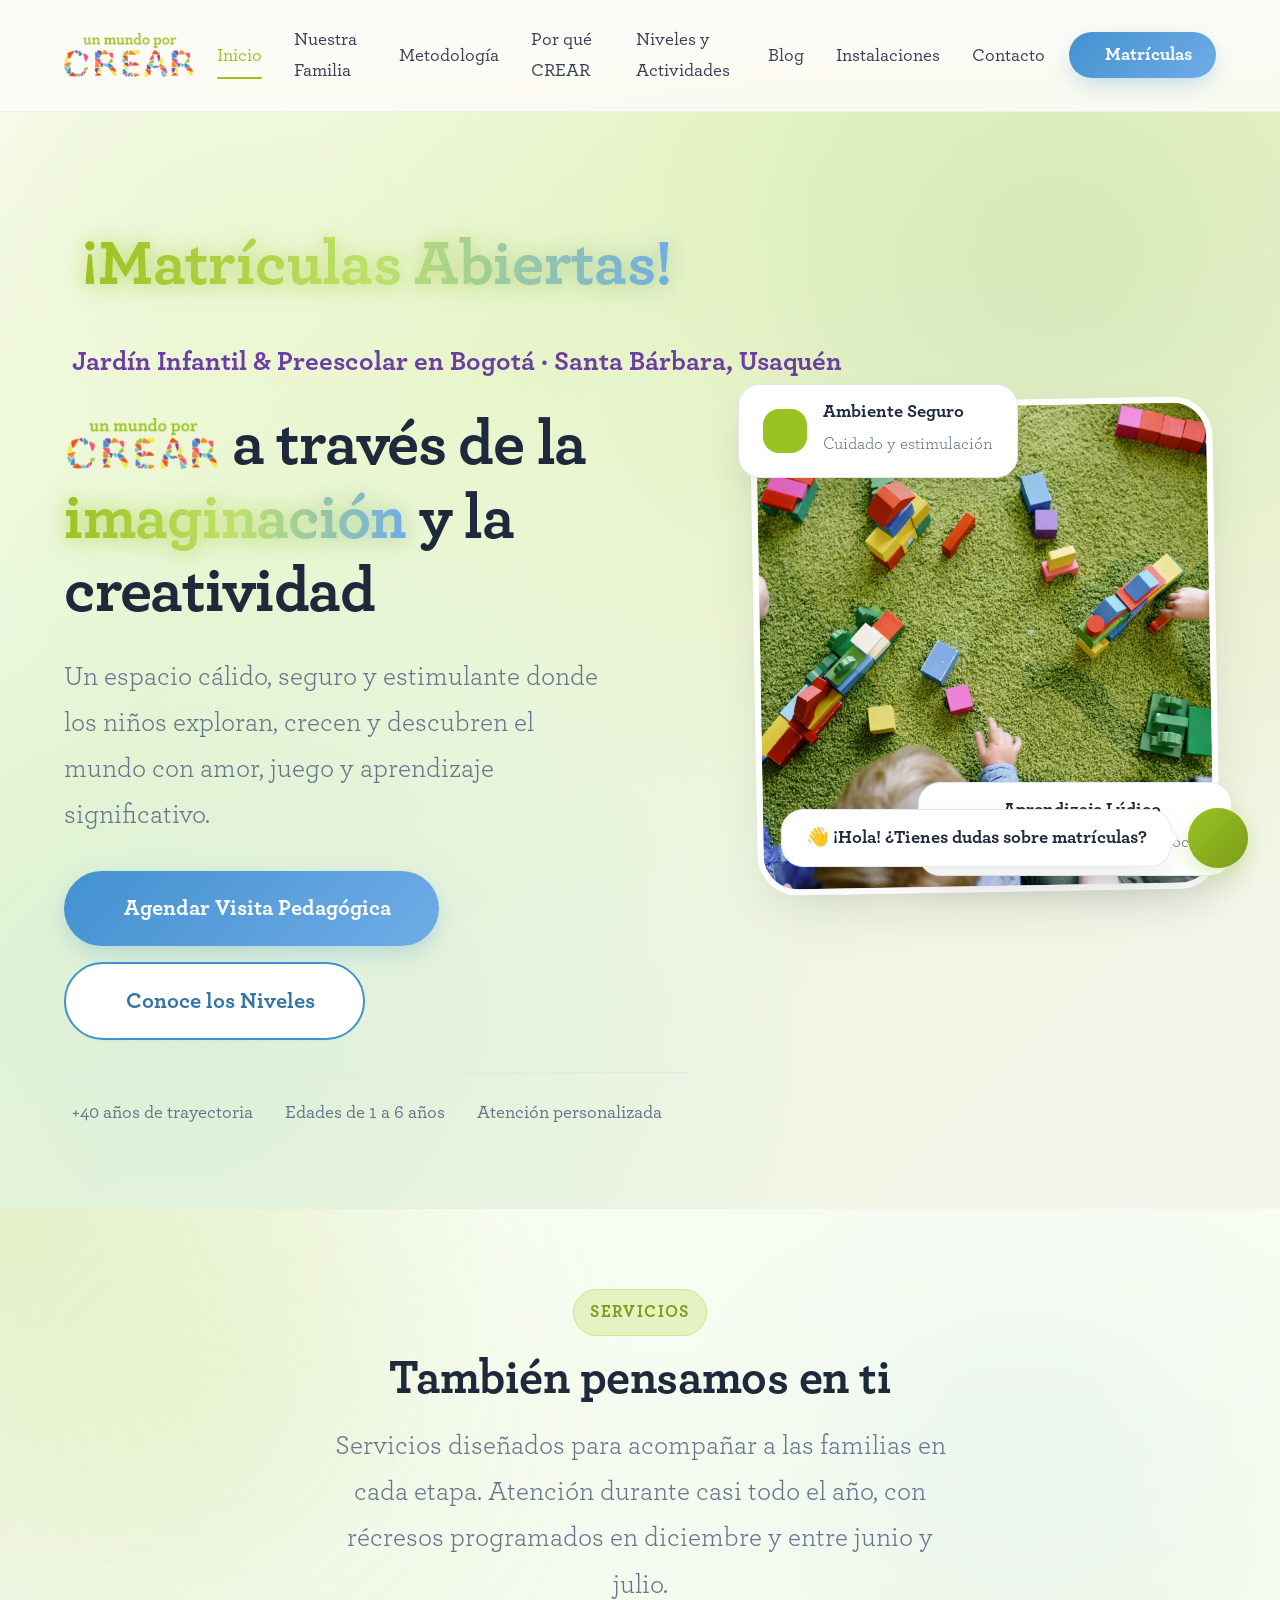
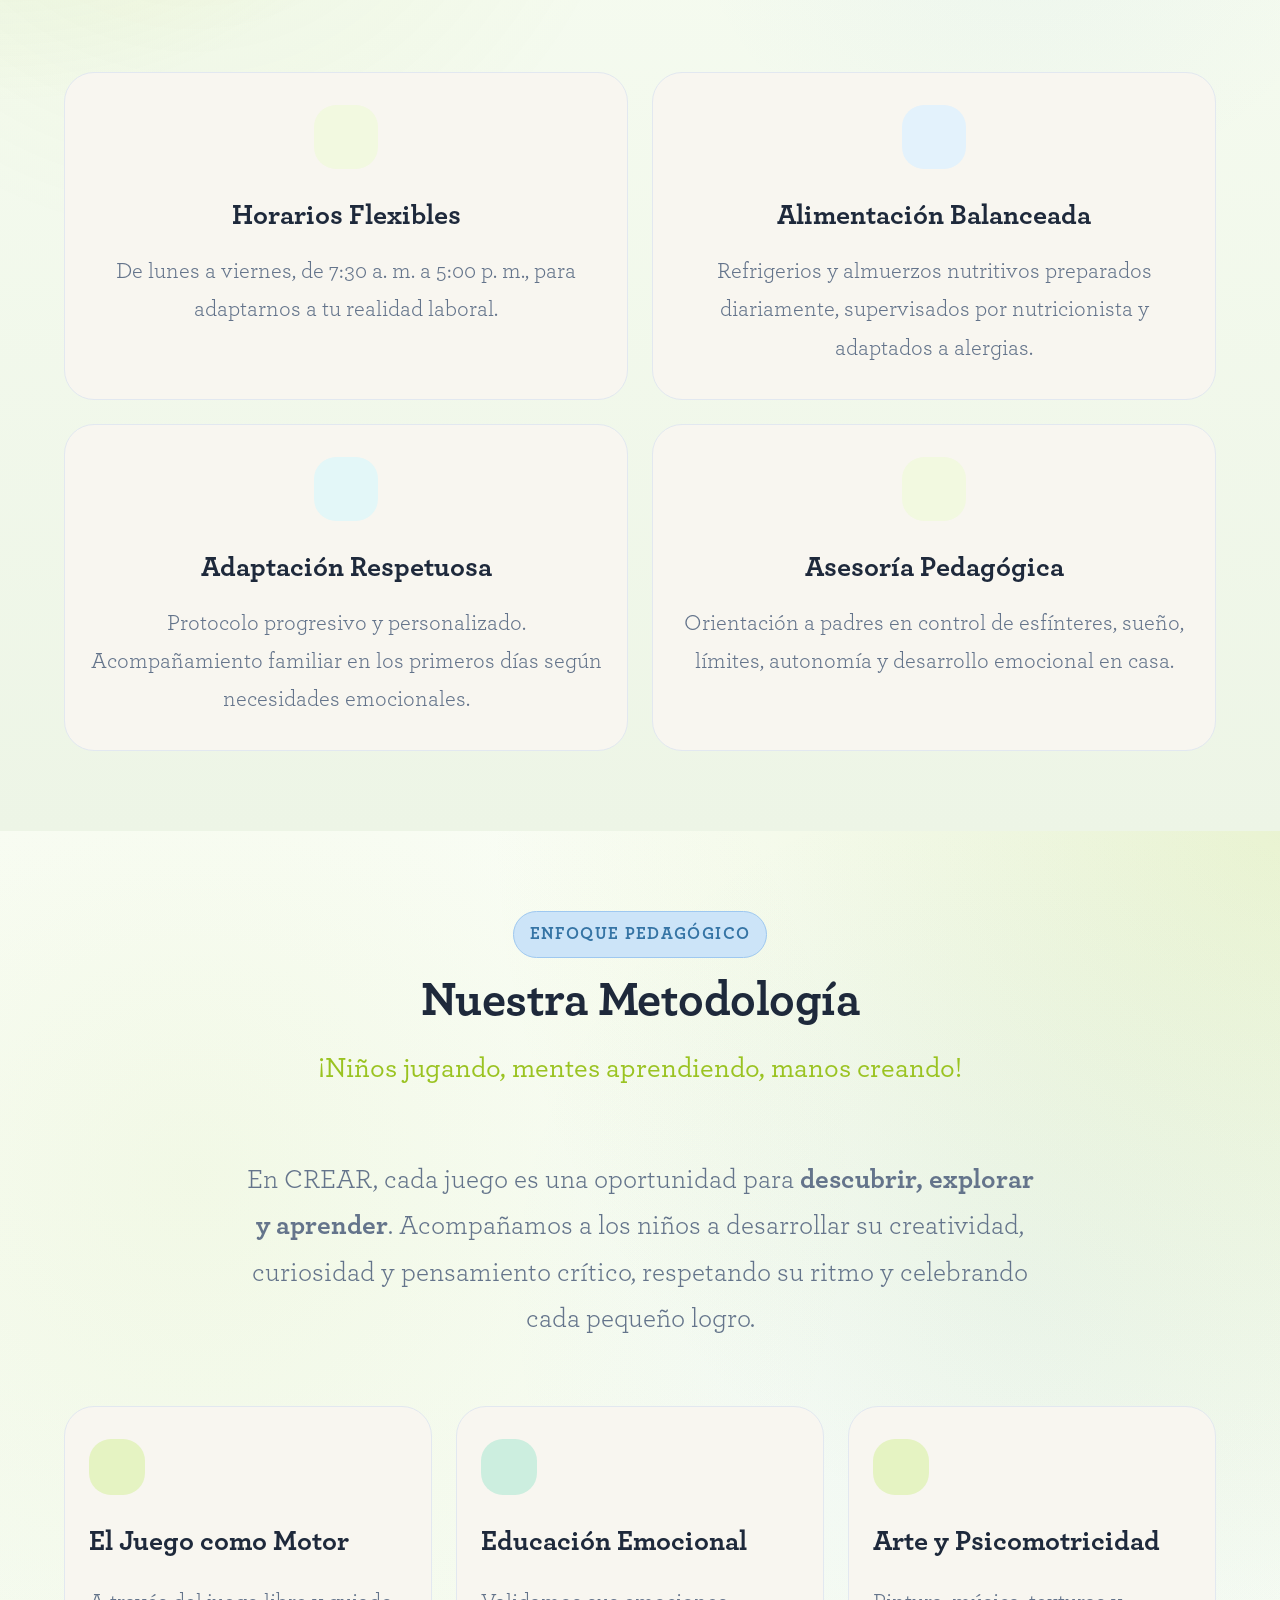
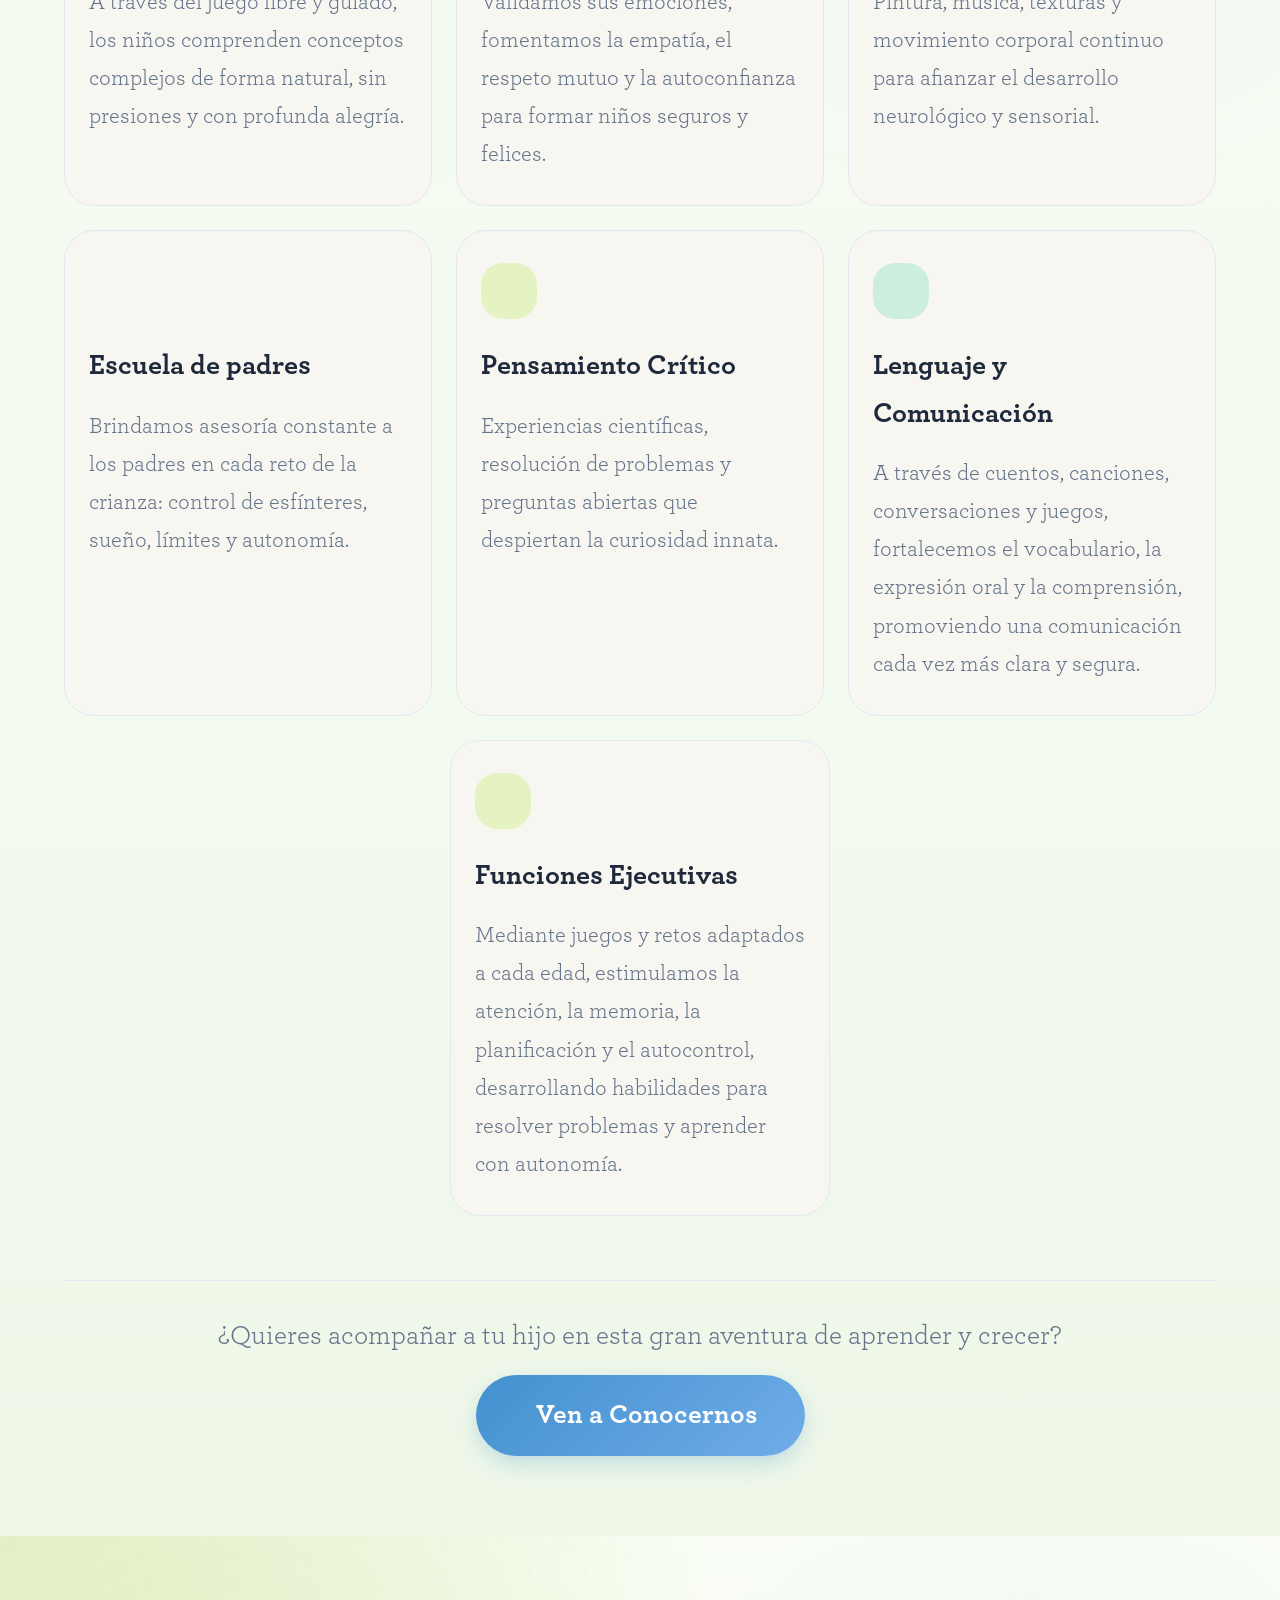
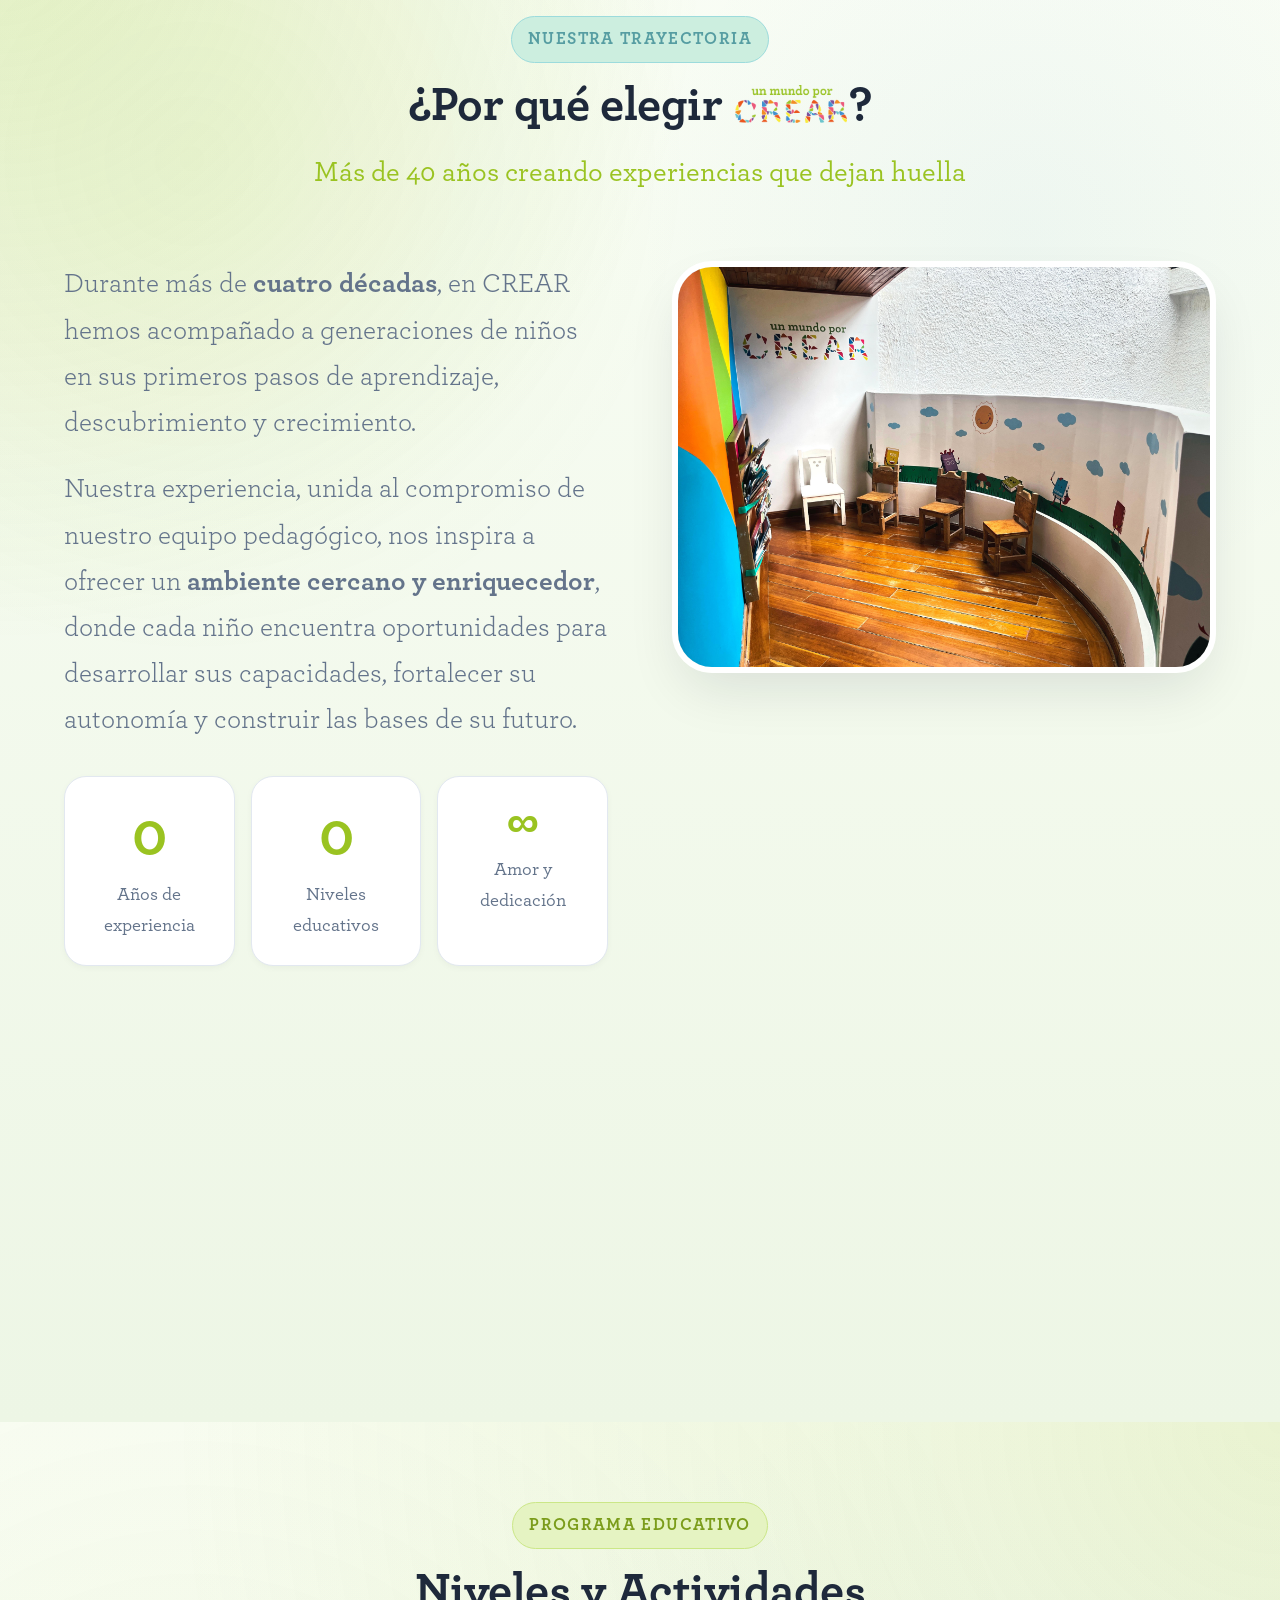
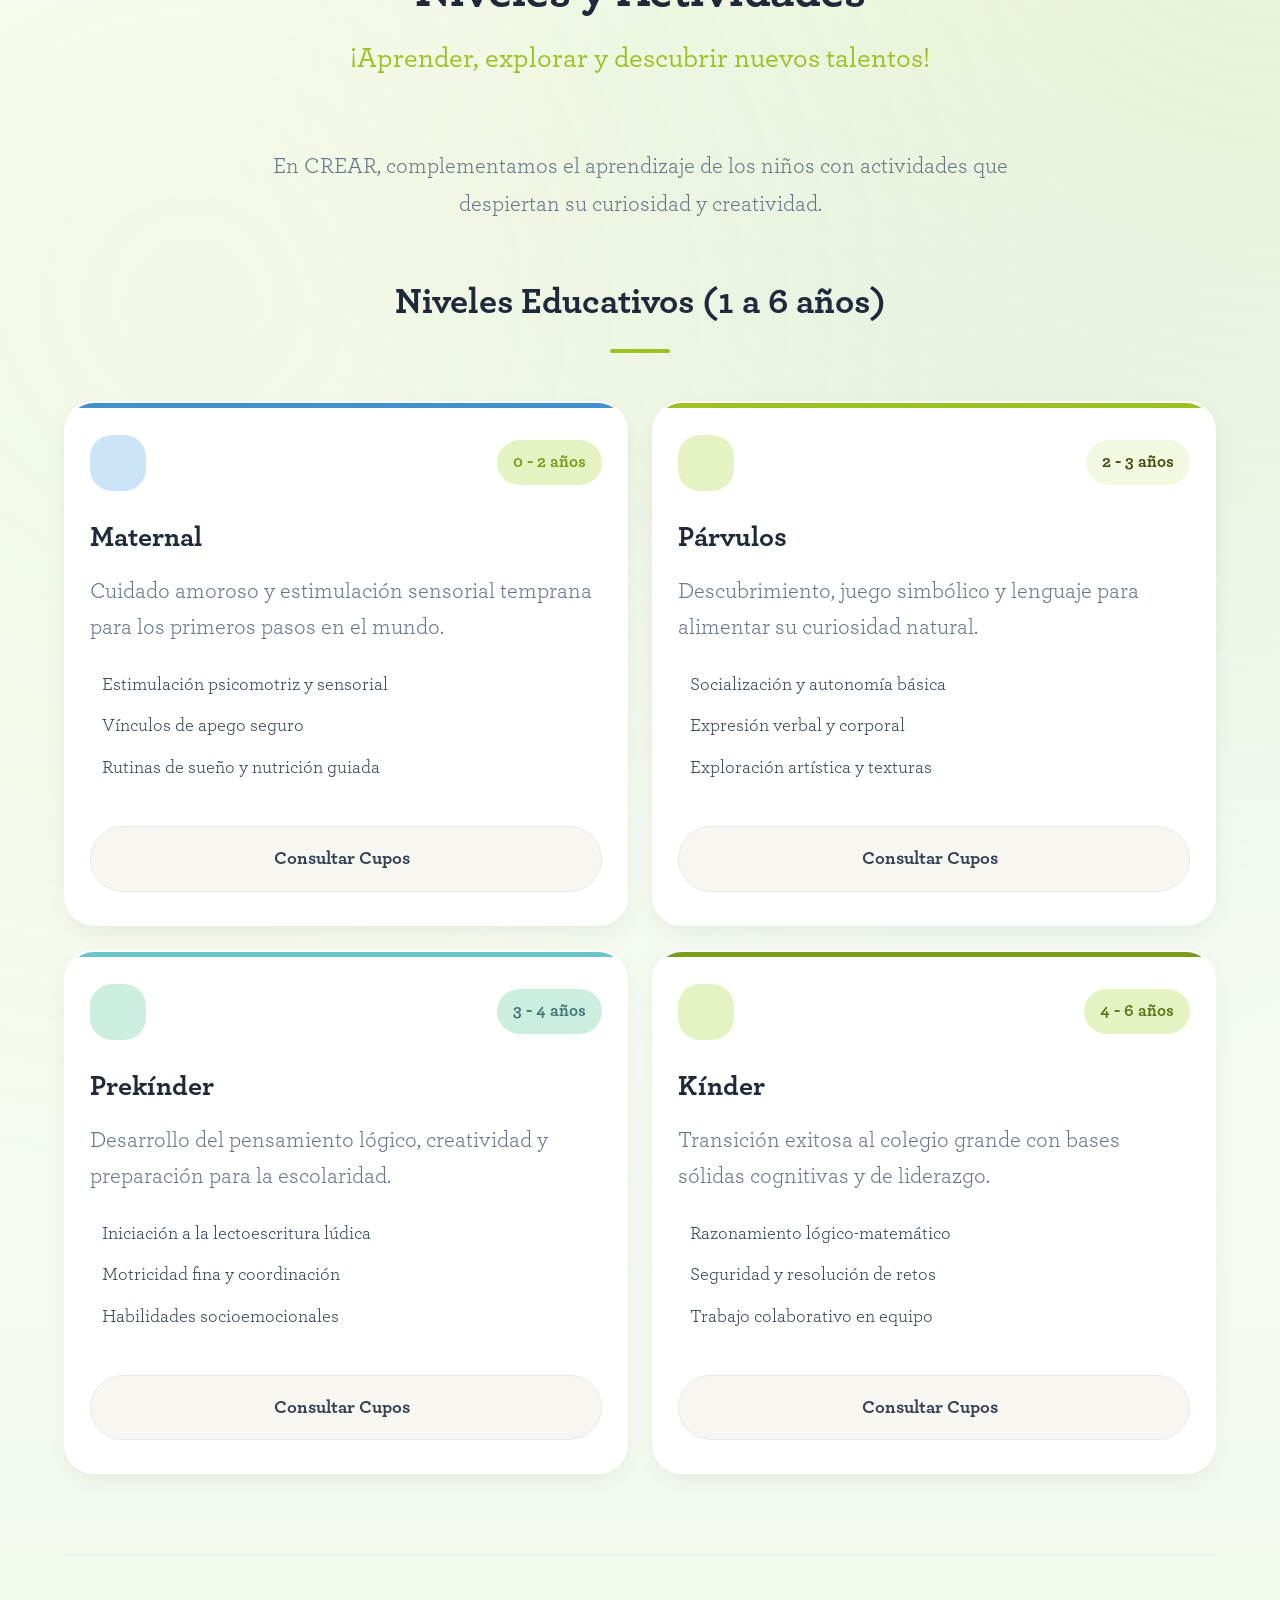
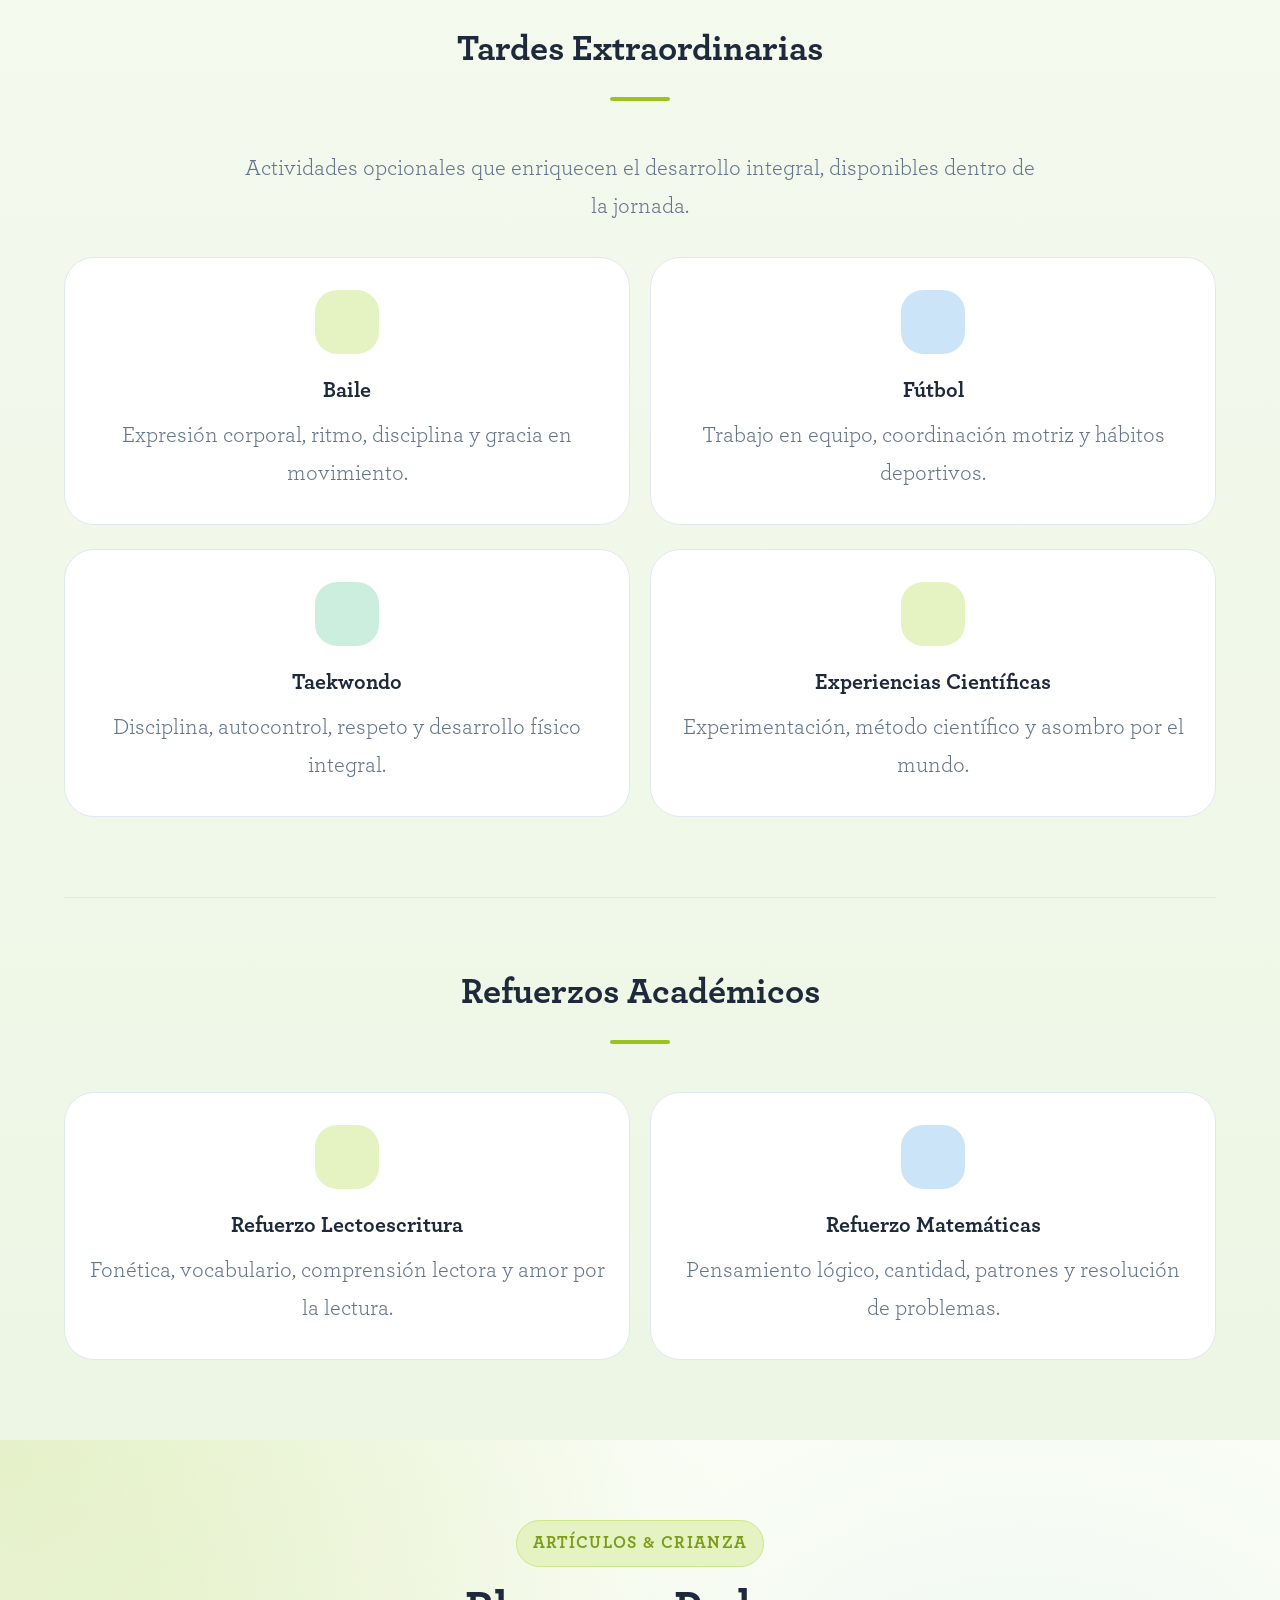
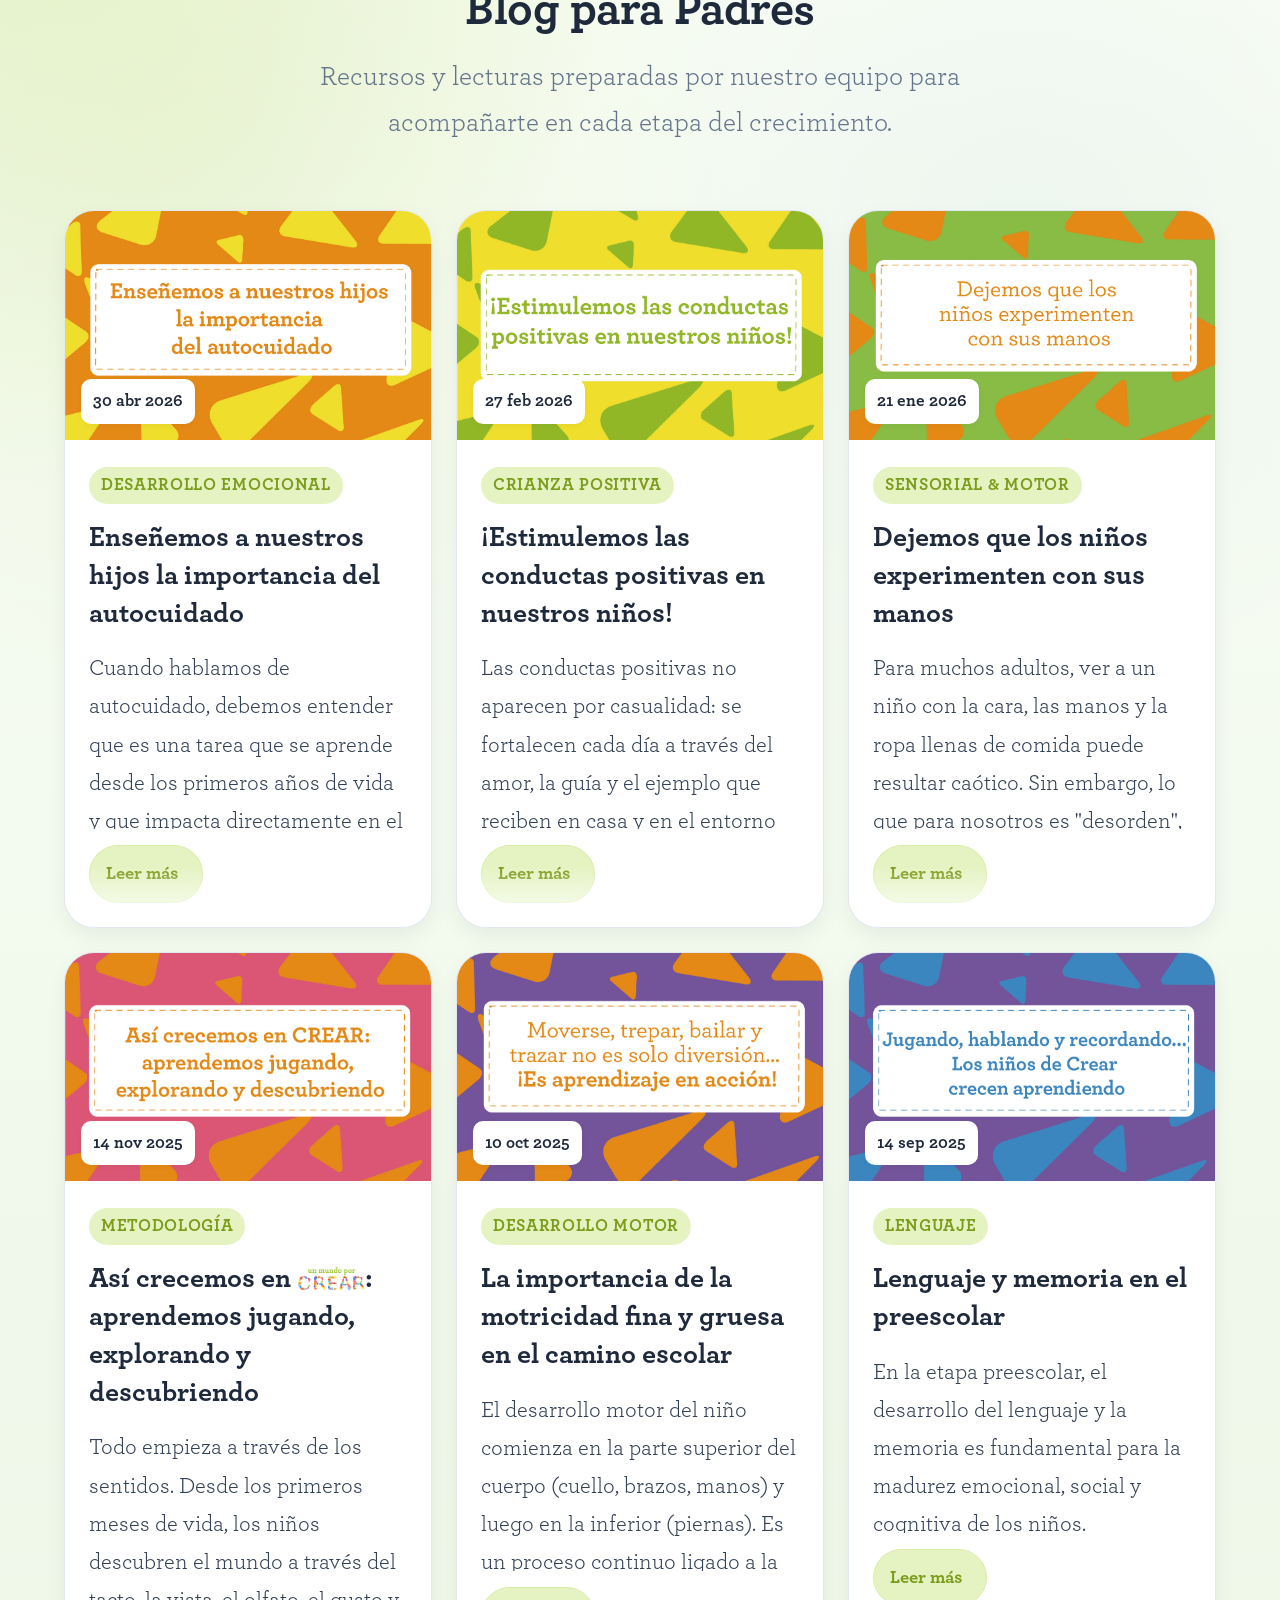
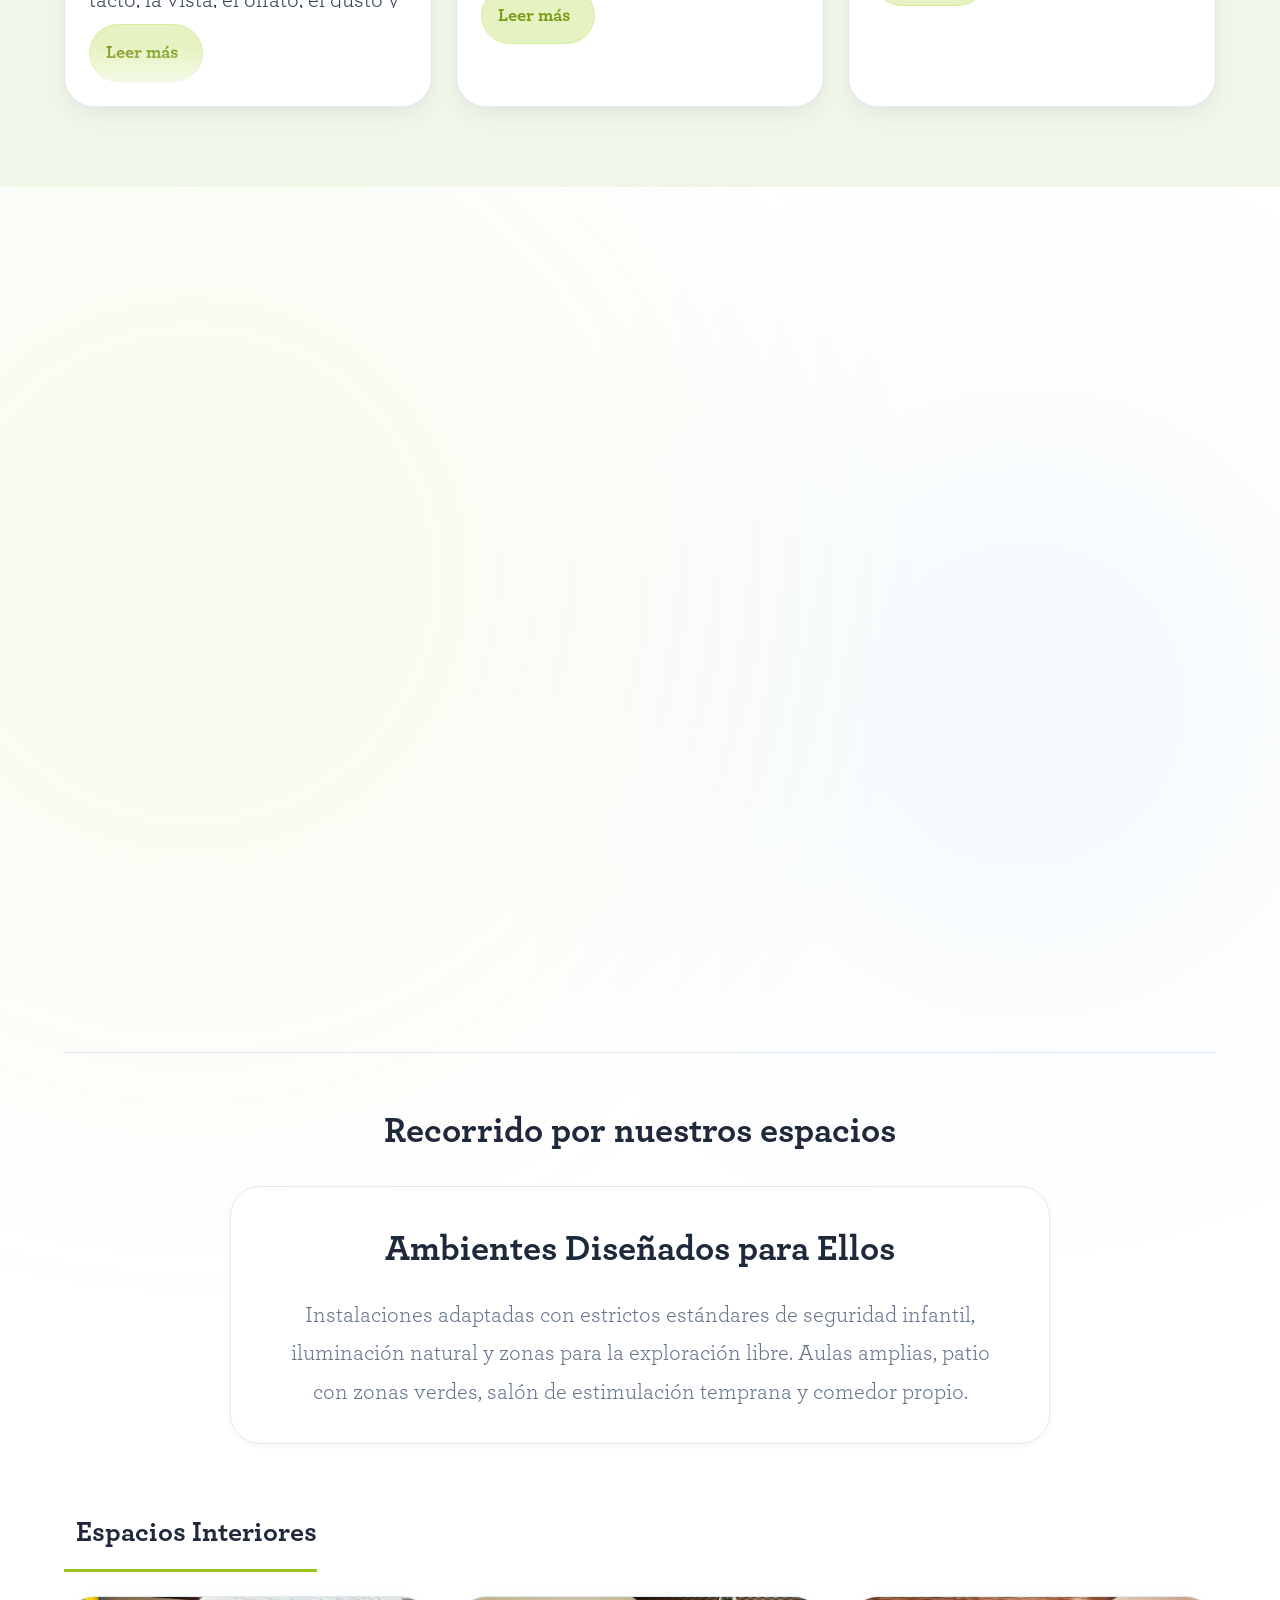
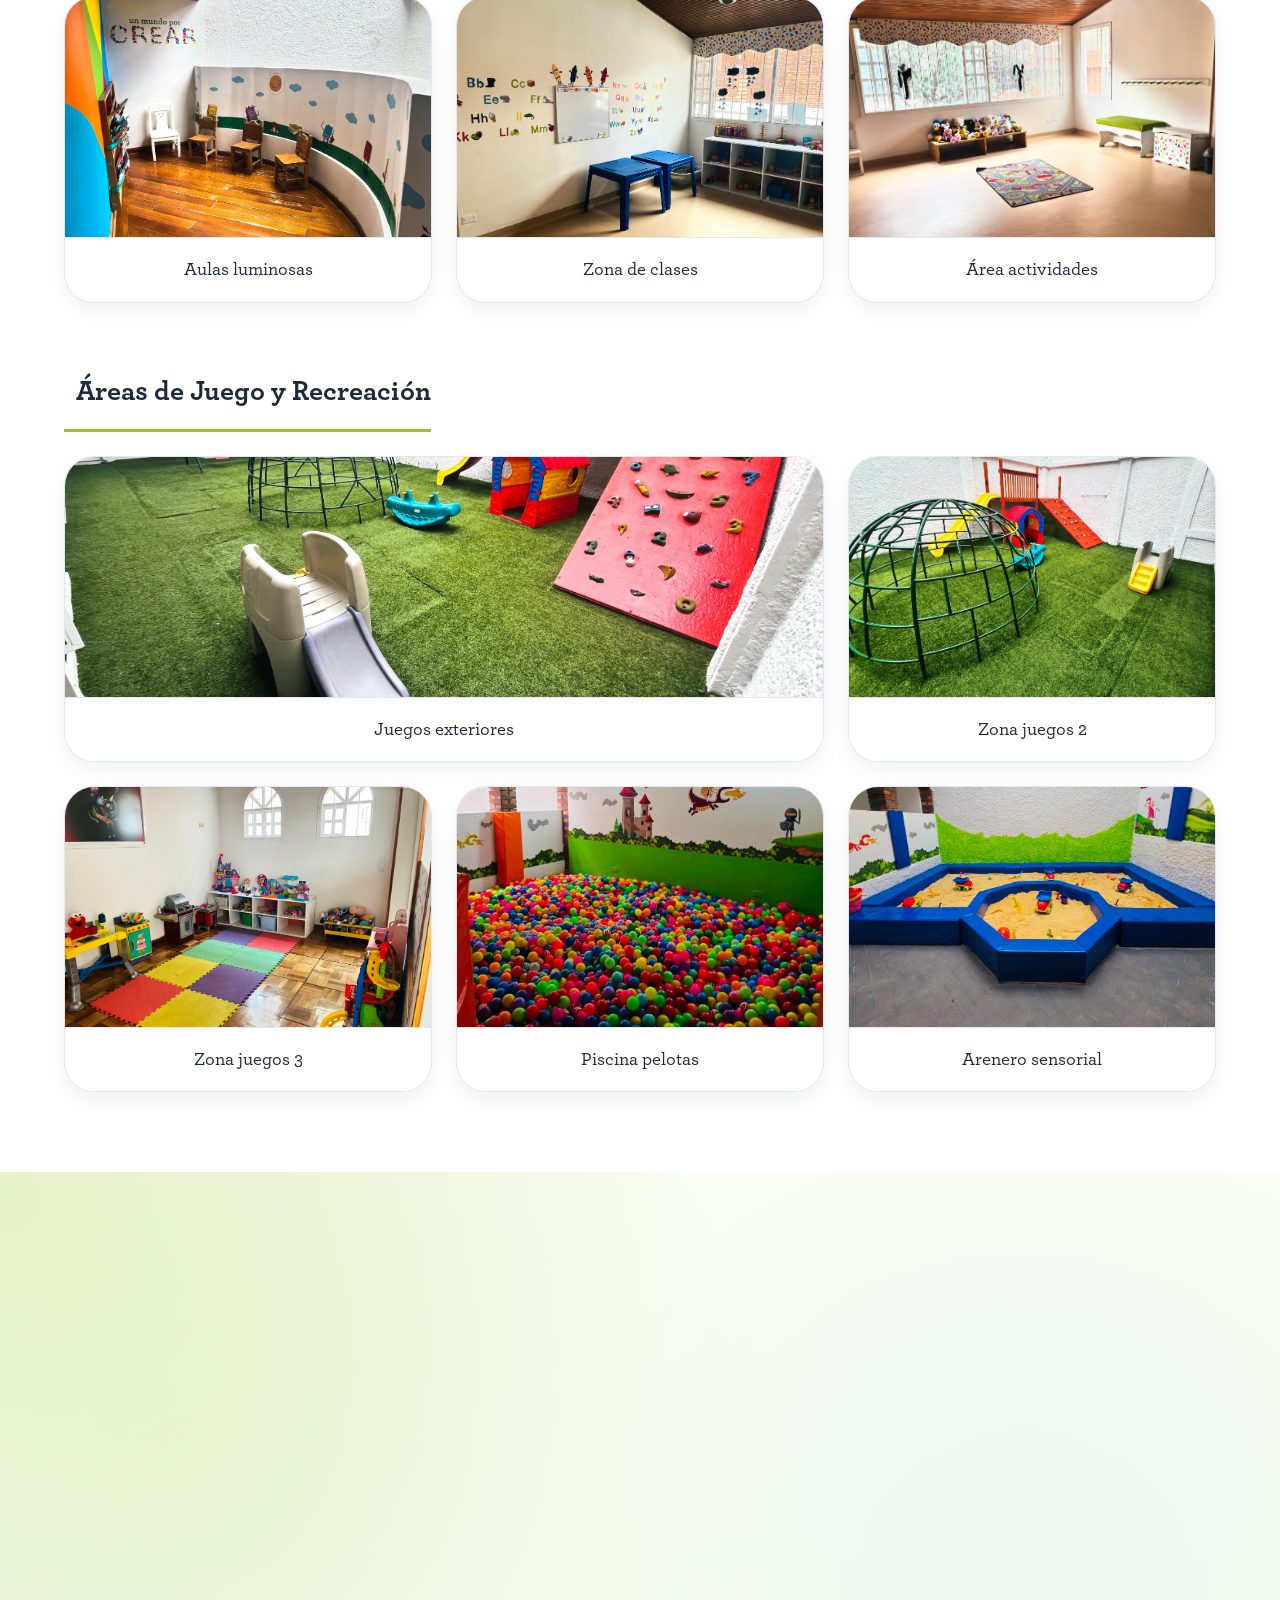
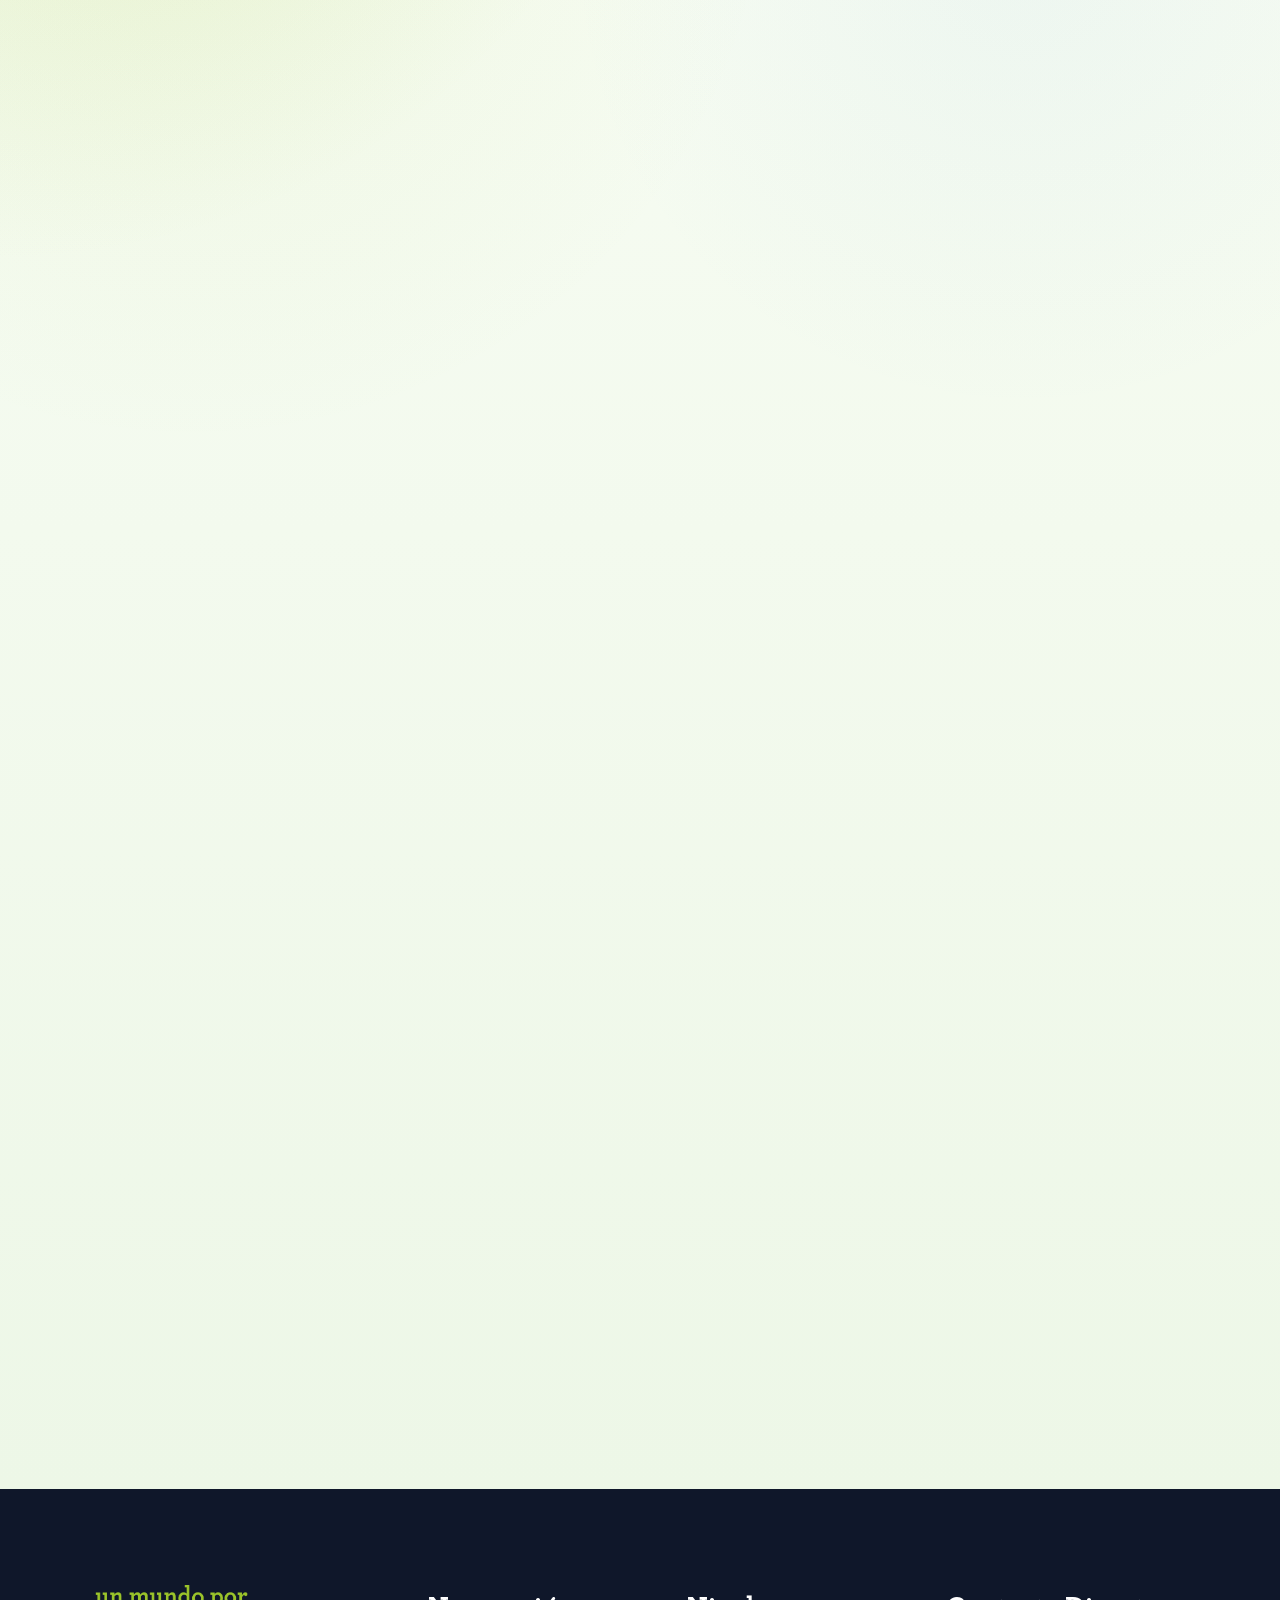
==== index.html @ 85fcb16b "fix: remove FAQ section completely" ====
<!DOCTYPE html>
<html lang="es">

<head>
  <meta charset="UTF-8">
  <meta name="viewport" content="width=device-width, initial-scale=1.0">
  <meta name="color-scheme" content="light">
  <title>Jardín Infantil CREAR | Educación Infantil en Bogotá - Matrículas Abiertas</title>
  <meta name="description" content="Jardín Infantil CREAR en Bogotá (Santa Bárbara, Usaquén). Más de 40 años de experiencia en educación inicial, preescolar y maternal para niños de 1 a 6 años. Metodología activa, actividades extracurriculares y ambiente seguro. ¡Matrículas abiertas! Agenda tu visita pedagógica por WhatsApp.">
  <meta property="og:title" content="Jardín Infantil CREAR - Bogotá | Matrículas Abiertas ">
  <meta property="og:description"
    content="Jardín Infantil CREAR en Bogotá (Santa Bárbara, Usaquén). Más de 40 años de experiencia en educación inicial, preescolar y maternal para niños de 1 a 6 años. ¡Matrículas abiertas! Agenda tu visita pedagógica.">
  <meta property="og:type" content="website">
  <meta property="og:locale" content="es_CO">
  <meta property="og:site_name" content="Jardín Infantil CREAR">
  <meta property="og:url" content="https://www.unmundoporcrear.com/">
  <meta property="og:image" content="https://www.unmundoporcrear.com/img/hero.jpg">
  <meta property="og:image:alt" content="Niños aprendiendo y jugando en el Jardín Infantil CREAR">
  <meta name="twitter:card" content="summary_large_image">
  <meta name="twitter:image" content="https://www.unmundoporcrear.com/img/hero.jpg">
  <link rel="canonical" href="https://www.unmundoporcrear.com/">
  <link rel="stylesheet" href="css/styles.css?v=19">
  <link rel="icon" href="img/logo2.png" type="image/png">
  <meta name="theme-color" content="#9ac321">
  
  <!-- Performance: Preconnect to external origins -->
  <link rel="preconnect" href="https://unpkg.com" crossorigin>
  <link rel="preconnect" href="https://www.google.com" crossorigin>
  <link rel="preconnect" href="https://fonts.googleapis.com" crossorigin>
  <link rel="preconnect" href="https://fonts.gstatic.com" crossorigin>
  
  <!-- Performance: Preload hero image (LCP candidate) -->
  <link rel="preload" as="image" href="img/hero.jpg" fetchpriority="high">
  
  <!-- Performance: Preload why-crear image (likely LCP on desktop after hero) -->
  <link rel="preload" as="image" href="img/espacios1.jpeg" fetchpriority="high">
  
  <!-- Performance: Preload first gallery image -->
  <link rel="preload" as="image" href="img/frente1.jpeg" fetchpriority="low">
  
  <!-- DNS prefetch for WhatsApp -->
  <link rel="dns-prefetch" href="https://wa.me">
  
  <script src="https://unpkg.com/@phosphor-icons/web@2.0.3"></script>
  <script type="application/ld+json">
    {
      "@context": "https://schema.org",
      "@graph": [
        {
          "@type": "EducationalOrganization",
          "@id": "https://www.unmundoporcrear.com/#organization",
          "name": "Jardín Infantil CREAR",
          "url": "https://www.unmundoporcrear.com/",
          "logo": "https://www.unmundoporcrear.com/img/logop.png",
          "image": "https://www.unmundoporcrear.com/img/hero.jpg",
          "description": "Jardín Infantil y Preescolar CREAR en Bogotá (Santa Bárbara, Usaquén). Más de 40 años de experiencia en educación inicial, preescolar y maternal para niños de 1 a 6 años. Metodología activa, actividades extracurriculares y ambiente seguro. Matrículas abiertas.",
          "address": {
            "@type": "PostalAddress",
            "streetAddress": "Carrera 11a # 113 - 23",
            "addressLocality": "Santa Bárbara, Usaquén",
            "addressRegion": "Bogotá",
            "postalCode": "110121",
            "addressCountry": "CO"
          },
          "contactPoint": [
            {
              "@type": "ContactPoint",
              "telephone": "+573104711322",
              "contactType": "admisiones",
              "availableLanguage": "es",
              "contactOption": "TollFree"
            },
            {
              "@type": "ContactPoint",
              "telephone": "(601) 214 76 62",
              "contactType": "atención al público",
              "availableLanguage": "es"
            }
          ],
          "sameAs": [
            "https://www.facebook.com/crearideasbogota",
            "https://www.instagram.com/crearideas/",
            "https://www.youtube.com/@unmundoporcrearbogota8775"
          ],
          "foundingDate": "1986",
          "educationalProgramAudience": "Niños de 1 a 6 años",
          "serviceType": ["Educación inicial", "preescolar", "maternal", "párvulos", "prekínder", "kínder"],
          "areaServed": {
            "@type": "City",
            "name": "Bogotá",
            "country": "CO"
          },
          "priceRange": "$$",
          "openingHoursSpecification": {
            "@type": "OpeningHoursSpecification",
            "dayOfWeek": ["Monday", "Tuesday", "Wednesday", "Thursday", "Friday"],
            "opens": "07:00",
            "closes": "17:00"
          }
        },
        {
          "@type": "BreadcrumbList",
          "@id": "https://www.unmundoporcrear.com/#breadcrumb",
          "itemListElement": [
            {
              "@type": "ListItem",
              "position": 1,
              "name": "Inicio",
              "item": "https://www.unmundoporcrear.com/"
            },
            {
              "@type": "ListItem",
              "position": 2,
              "name": "Niveles y Actividades",
              "item": "https://www.unmundoporcrear.com/#niveles"
            },
            {
              "@type": "ListItem",
              "position": 3,
              "name": "Contacto",
              "item": "https://www.unmundoporcrear.com/#contacto"
            }
          ]
        },
        {
          "@type": "FAQPage",
          "@id": "https://www.unmundoporcrear.com/#faq",
          "mainEntity": [
            {
              "@type": "Question",
              "name": "¿Qué edades atiende el Jardín Infantil CREAR?",
              "acceptedAnswer": {
                "@type": "Answer",
                "text": "Atendemos niños y niñas de 1 a 6 años, con niveles de Maternal (0-2 años), Párvulos (2-3 años), Prekínder (3-4 años) y Kínder (4-5 años)."
              }
            },
            {
              "@type": "Question",
              "name": "¿Dónde queda el jardín infantil CREAR?",
              "acceptedAnswer": {
                "@type": "Answer",
                "text": "Quedamos en Carrera 11a # 113 - 23, Barrio Santa Bárbara, Usaquén, Bogotá, Colombia."
              }
            },
            {
              "@type": "Question",
              "name": "¿Cuál es el horario de atención?",
              "acceptedAnswer": {
                "@type": "Answer",
                "text": "Atendemos de lunes a viernes, de 7:00 a. m. a 5:00 p. m."
              }
            },
            {
              "@type": "Question",
              "name": "¿Cómo puedo agendar una visita o matricular a mi hijo?",
              "acceptedAnswer": {
                "@type": "Answer",
                "text": "Puedes escribirnos por WhatsApp al 310 471 13 22 o completar el formulario de contacto en nuestra web. Te responderemos por WhatsApp."
              }
            }
          ]
        }
      ]
    }
  </script>

  <!-- GOOGLE TAG (gtag.js) - Google Analytics 4 + Google Ads -->
  <!-- REEMPLAZA 'G-XXXXXXXXXX' por tu ID de medición de GA4 -->
  <!-- REEMPLAZA 'AW-XXXXXXXXXX' por tu ID de conversión de Google Ads -->
  <script async src="https://www.googletagmanager.com/gtag/js?id=G-XXXXXXXXXX"></script>
  <script>
    window.dataLayer = window.dataLayer || [];
    function gtag(){dataLayer.push(arguments);}
    gtag('js', new Date());
    gtag('config', 'G-XXXXXXXXXX');
    // Configuración de Google Ads (descomenta y pon tu ID de conversión):
    // gtag('config', 'AW-XXXXXXXXXX');
  </script>

  <meta name="robots" content="index, follow, max-snippet:-1, max-image-preview:large, max-video-preview:-1">
  <meta name="author" content="Jardín Infantil CREAR">
  <link rel="alternate" hreflang="es-CO" href="https://www.unmundoporcrear.com/">
  <link rel="alternate" hreflang="x-default" href="https://www.unmundoporcrear.com/">

</head>

<body>

  <!-- SKIP TO CONTENT -->
  <a href="#inicio" class="skip-link">Saltar al contenido principal</a>

  <!-- NAVBAR -->
  <nav class="navbar" id="navbar" role="navigation" aria-label="Navegación principal">
    <div class="container">
      <a href="#inicio" class="navbar-logo" aria-label="CREAR - Inicio">
        <img src="img/logop.png" alt="Logotipo Jardín Infantil CREAR">
      </a>
      <div class="navbar-links">
        <a href="#inicio" class="active">Inicio</a>
        <a href="#necesidades-familia">Nuestra Familia</a>
        <a href="#metodologia">Metodología</a>
        <a href="#por-que-crear">Por qué CREAR</a>
        <a href="#niveles">Niveles y Actividades</a>
        <a href="#blog">Blog</a>
        <a href="#instalaciones">Instalaciones</a>
        <a href="#contacto">Contacto</a>
      </div>
      <div class="navbar-actions">
        <a href="https://wa.me/573104711322" target="_blank" rel="noopener noreferrer"
          class="btn btn-primary btn-sm navbar-cta" aria-label="Contactar por WhatsApp - Matrículas Abiertas ">
          <i class="ph ph-whatsapp-logo" style="font-size:18px;"></i>
          Matrículas
        </a>
        <button class="hamburger" id="hamburger" aria-label="Abrir menú de navegación" aria-expanded="false"
          aria-controls="mobileMenu">
          <span></span>
          <span></span>
          <span></span>
        </button>
      </div>
    </div>
  </nav>

  <!-- Mobile Menu -->
  <div class="mobile-menu" id="mobileMenu" role="dialog" aria-label="Menú de navegación" aria-hidden="true">
    <a href="#inicio">Inicio</a>
    <a href="#necesidades-familia">Nuestra Familia</a>
    <a href="#metodologia">Metodología</a>
    <a href="#por-que-crear">Por qué CREAR</a>
    <a href="#niveles">Niveles y Actividades</a>
    <a href="#blog">Blog</a>
    <a href="#instalaciones">Instalaciones</a>
    <a href="#contacto">Contacto</a>
    <a href="https://wa.me/573104711322" target="_blank" rel="noopener noreferrer" class="btn btn-primary"
      aria-label="Contactar por WhatsApp - Matrículas Abiertas">
      <i class="ph ph-whatsapp-logo" style="font-size:20px;"></i>
      Matrículas
    </a>
  </div>

  <!-- BREADCRUMBS -->
  <nav class="breadcrumb-nav" aria-label="Ruta de navegación">
    <div class="container">
      <ol class="breadcrumb-list">
        <li class="breadcrumb-item"><a href="#inicio">Inicio</a></li>
        <li class="breadcrumb-item"><a href="#niveles">Niveles y Actividades</a></li>
        <li class="breadcrumb-item" aria-current="page">Contacto</li>
      </ol>
    </div>
  </nav>

  <main>

  <!-- HERO SECTION - Integrated Matrículas  -->
  <section class="hero section" id="inicio" aria-labelledby="hero-title">
    <div class="container">
      <div class="hero-grid">
        <!-- Hero Content -->
        <div class="hero-content reveal">
          <!-- Matrículas Title -->
          <div class="hero-matriculas-title" aria-live="polite" role="status">
            <h2 class="matriculas-main">
              <span class="matriculas-text" data-text="¡Matrículas Abiertas!">¡Matrículas Abiertas!</span>
            </h2>

          </div>

          <p class="hero-category">
            <i class="ph ph-heart ph-fill" aria-hidden="true"></i>
            <span>Jardín Infantil &amp; Preescolar en Bogotá · Santa Bárbara, Usaquén</span>
          </p>

          <h1 id="hero-title" class="hero-title">
            <img class="heading-logo" src="img/logop.png" alt="CREAR"> a través de la <span class="animated-word" data-text="imaginación">imaginación</span> y la creatividad
          </h1>

          <p class="hero-description">
            Un espacio cálido, seguro y estimulante donde los niños exploran, crecen y descubren el mundo con amor,
            juego y aprendizaje significativo.
          </p>

          <div class="hero-buttons">
            <a href="https://wa.me/573104711322" target="_blank" rel="noopener noreferrer"
              class="btn btn-primary btn-lg" aria-label="Agendar visita pedagógica por WhatsApp">
              <i class="ph ph-calendar-check" aria-hidden="true"></i>
              <span>Agendar Visita Pedagógica</span>
            </a>
            <a href="#niveles" class="btn btn-secondary btn-lg">
              <i class="ph ph-compass" aria-hidden="true"></i>
              <span>Conoce los Niveles</span>
            </a>
          </div>

          <div class="hero-trust-bar">
            <div class="trust-item">
              <i class="ph ph-check-circle ph-fill"></i>
              <span>+40 años de trayectoria</span>
            </div>
            <div class="trust-item">
              <i class="ph ph-check-circle ph-fill"></i>
              <span>Edades de 1 a 6 años</span>
            </div>
            <div class="trust-item">
              <i class="ph ph-check-circle ph-fill"></i>
              <span>Atención personalizada</span>
            </div>
          </div>
        </div>

        <!-- Hero Image -->
        <div class="hero-image-wrapper reveal">
          <div class="hero-image-card">
            <img src="img/hero.jpg" alt="Niños felices aprendiendo y jugando en el jardín infantil CREAR" loading="eager" fetchpriority="high" width="800" height="480">
          </div>
          <!-- Floating Elements -->
          <div class="hero-float-card float-card-1">
            <div class="float-icon icon-sun">
              <i class="ph ph-sun-dim ph-fill"></i>
            </div>
            <div class="float-text">
              <strong>Ambiente Seguro</strong>
              <span>Cuidado y estimulación</span>
            </div>
          </div>
          <div class="hero-float-card float-card-2">
            <div class="float-icon icon-heart">
              <i class="ph ph-heart ph-fill"></i>
            </div>
            <div class="float-text">
              <strong>Aprendizaje Lúdico</strong>
              <span>Desarrollo sensorial y social</span>
            </div>
          </div>
        </div>
      </div>
    </div>
  </section>

  <!-- NECESIDADES DE LA FAMILIA -->
  <section class="family-needs section" id="necesidades-familia">
    <div class="container">
      <div class="section-header reveal">
        <span class="section-label"
          style="background:var(--color-primary-100);color:var(--color-primary-700);border-color:var(--color-primary-300)">Servicios</span>
        <h2 class="section-title">También pensamos en ti</h2>
        <p class="section-subtitle">Servicios diseñados para acompañar a las familias en cada etapa. Atención durante
          casi todo el año, con récresos programados en diciembre y entre junio y julio.</p>
      </div>

      <div class="family-needs-grid">
        <div class="need-card reveal">
          <div class="need-icon">
            <i class="ph ph-clock ph-fill"></i>
          </div>
          <h3>Horarios Flexibles</h3>
          <p>De lunes a viernes, de 7:30 a. m. a 5:00 p. m., para adaptarnos a tu realidad laboral.</p>
        </div>



        <div class="need-card reveal">
          <div class="need-icon">
            <i class="ph ph-bowl-food ph-fill"></i>
          </div>
          <h3>Alimentación Balanceada</h3>
          <p>Refrigerios y almuerzos nutritivos preparados diariamente, supervisados por nutricionista y adaptados a
            alergias.</p>
        </div>

        <div class="need-card reveal">
          <div class="need-icon">
            <i class="ph ph-user ph-fill"></i>
          </div>
          <h3>Adaptación Respetuosa</h3>
          <p>Protocolo progresivo y personalizado. Acompañamiento familiar en los primeros días según necesidades
            emocionales.</p>
        </div>



        <div class="need-card reveal">
          <div class="need-icon">
            <i class="ph ph-graduation-cap ph-fill"></i>
          </div>
          <h3>Asesoría Pedagógica</h3>
          <p>Orientación a padres en control de esfínteres, sueño, límites, autonomía y desarrollo emocional en casa.
          </p>
        </div>
      </div>
    </div>
  </section>

  <!-- METODOLOGÍA -->
  <section class="methodology section" id="metodologia">
    <div class="container">
      <div class="section-header reveal">
        <span class="section-label"
          style="background:var(--color-secondary-100);color:var(--color-secondary-700);border-color:var(--color-secondary-300)">Enfoque
          Pedagógico</span>
        <h2 class="section-title">Nuestra Metodología</h2>
        <p class="section-title-accent">¡Niños jugando, mentes aprendiendo, manos creando!</p>
      </div>

      <div class="methodology-intro reveal">
        <p class="body-lg" style="color:var(--text-muted);max-width:800px;margin:0 auto;text-align:center;">
          En CREAR, cada juego es una oportunidad para <strong>descubrir, explorar y aprender</strong>. Acompañamos a
          los niños a desarrollar su creatividad, curiosidad y pensamiento crítico, respetando su ritmo y celebrando
          cada pequeño logro.
        </p>
      </div>

      <div class="methodology-grid">
        <div class="methodology-card reveal">
          <div class="methodology-icon">
            <i class="ph ph-cube" aria-hidden="true"></i>
          </div>
          <h3>El Juego como Motor</h3>
          <p>A través del juego libre y guiado, los niños comprenden conceptos complejos de forma natural, sin presiones y con
            profunda alegría.</p>
        </div>

        <div class="methodology-card reveal">
          <div class="methodology-icon">
            <i class="ph ph-heart-half"></i>
          </div>
          <h3>Educación Emocional</h3>
          <p>Validamos sus emociones, fomentamos la empatía, el respeto mutuo y la autoconfianza para formar niños
            seguros y felices.</p>
        </div>

        <div class="methodology-card reveal">
          <div class="methodology-icon">
            <i class="ph ph-paint-brush-broad"></i>
          </div>
          <h3>Arte y Psicomotricidad</h3>
          <p>Pintura, música, texturas y movimiento corporal continuo para afianzar el desarrollo neurológico y
            sensorial.</p>
        </div>

        <div class="methodology-card reveal">
          <div class="methodology-icon">
            <i class="ph ph-users-three"></i>
          </div>
          <h3>Escuela de padres</h3>
          <p>Brindamos asesoría constante a los padres en cada reto de la crianza: control de esfínteres, sueño, límites
            y autonomía.</p>
        </div>

        <div class="methodology-card reveal">
          <div class="methodology-icon">
            <i class="ph ph-lightbulb ph-fill"></i>
          </div>
          <h3>Pensamiento Crítico</h3>
          <p>Experiencias científicas, resolución de problemas y preguntas abiertas que despiertan la curiosidad innata.
          </p>
        </div>

        <div class="methodology-card reveal">
          <div class="methodology-icon">
            <i class="ph ph-chat-circle-text" aria-hidden="true"></i>
          </div>
          <h3>Lenguaje y Comunicación</h3>
          <p>A través de cuentos, canciones, conversaciones y juegos, fortalecemos el vocabulario, la expresión oral y
            la comprensión, promoviendo una comunicación cada vez más clara y segura.</p>
        </div>

        <div class="methodology-card reveal">
          <div class="methodology-icon">
            <i class="ph ph-brain" aria-hidden="true"></i>
          </div>
          <h3>Funciones Ejecutivas</h3>
          <p>Mediante juegos y retos adaptados a cada edad, estimulamos la atención, la memoria, la planificación y el
            autocontrol, desarrollando habilidades para resolver problemas y aprender con autonomía.</p>
        </div>
      </div>

      <div class="methodology-cta reveal">
        <p style="margin-bottom:16px;">¿Quieres acompañar a tu hijo en esta gran aventura de aprender y crecer?</p>
        <a href="https://wa.me/573104711322" target="_blank" rel="noopener noreferrer" class="btn btn-primary"
          aria-label="Contactar por WhatsApp para conocer la metodología">
          <i class="ph ph-whatsapp-logo" style="font-size:20px;"></i>
          Ven a Conocernos
        </a>
      </div>
    </div>
  </section>

  <!-- POR QUÉ ELEGIR CREAR -->
  <section class="why-crear section" id="por-que-crear">
    <div class="container">
      <div class="section-header reveal">
        <span class="section-label"
          style="background:var(--color-tertiary-100);color:var(--color-tertiary-700);border-color:var(--color-tertiary-300)">Nuestra
          Trayectoria</span>
        <h2 class="section-title">¿Por qué elegir <img class="heading-logo" src="img/logop.png" alt="CREAR">?</h2>
        <p class="section-title-accent">Más de 40 años creando experiencias que dejan huella</p>
      </div>

      <div class="why-crear-content">
        <div class="why-crear-text reveal">
          <p class="body-lg" style="color:var(--text-muted);margin-bottom:20px;">
            Durante más de <strong>cuatro décadas</strong>, en CREAR hemos acompañado a generaciones de niños en sus
            primeros pasos de aprendizaje, descubrimiento y crecimiento.
          </p>
          <p class="body-lg" style="color:var(--text-muted);margin-bottom:20px;">
            Nuestra experiencia, unida al compromiso de nuestro equipo pedagógico, nos inspira a ofrecer un
            <strong>ambiente cercano y enriquecedor</strong>, donde cada niño encuentra oportunidades para desarrollar
            sus capacidades, fortalecer su autonomía y construir las bases de su futuro.
          </p>
          <div class="why-stats">
            <div class="stat-item">
              <div class="stat-number" data-target="40">0</div>
              <div class="stat-label">Años de experiencia</div>
            </div>
            <div class="stat-item">
              <div class="stat-number" data-target="4">0</div>
              <div class="stat-label">Niveles educativos</div>
            </div>
            <div class="stat-item">
              <div class="stat-number" style="font-size:2.8rem;line-height:1;">&#8734;</div>
              <div class="stat-label">Amor y dedicación</div>
            </div>
          </div>
        </div>

        <div class="why-crear-image reveal">
          <img src="img/espacios1.jpeg" alt="Aulas luminosas y espacios de aprendizaje en CREAR - Más de 40 años de experiencia" loading="eager" fetchpriority="high" width="626" height="417">
        </div>
      </div>

      <div class="values-grid reveal">
        <div class="value-item">
          <div class="value-icon"><i class="ph ph-shield-check"></i></div>
          <div>
            <h4>Seguridad Total</h4>
            <p>Instalaciones protegidas y protocolos de cuidado permanente.</p>
          </div>
        </div>
        <div class="value-item">
          <div class="value-icon"><i class="ph ph-palette"></i></div>
          <div>
            <h4>Creatividad Libre</h4>
            <p>Estimulamos la imaginación y el pensamiento divergente.</p>
          </div>
        </div>
        <div class="value-item">
          <div class="value-icon"><i class="ph ph-brain"></i></div>
          <div>
            <h4>Aprendizaje Significativo</h4>
            <p>Métodos lúdicos para un desarrollo intelectual integral.</p>
          </div>
        </div>
        <div class="value-item">
          <div class="value-icon"><i class="ph ph-heart"></i></div>
          <div>
            <h4>Cariño & Respeto</h4>
            <p>Cada niño es único y valorado en su individualidad.</p>
          </div>
        </div>
      </div>


  </section>

  <!-- NIVELES Y ACTIVIDADES EXTRACURRICULARES -->
  <section class="levels section" id="niveles">
    <div class="container">
      <div class="section-header reveal">
        <span class="section-label"
          style="background:var(--color-success-100);color:var(--color-success-700);border-color:var(--color-success-300)">Programa
          Educativo</span>
        <h2 class="section-title">Niveles y Actividades</h2>
        <p class="section-title-accent">¡Aprender, explorar y descubrir nuevos talentos!</p>
      </div>

      <div class="levels-intro reveal">
        <p class="body-lg" style="color:var(--text-muted);max-width:800px;margin:0 auto 40px;text-align:center;">
          En CREAR, complementamos el aprendizaje de los niños con actividades que despiertan su curiosidad y
          creatividad.
        </p>
      </div>

      <!-- Niveles Educativos -->
      <div class="levels-educativos reveal">
        <h3 class="subsection-title">Niveles Educativos (1 a 6 años)</h3>
        <div class="levels-grid">
          <!-- Maternal -->
          <div class="level-card card-maternal">
            <div class="level-card-header">
              <div class="level-icon">
                <i class="ph ph-baby"></i>
              </div>
              <span class="level-chip chip-orange">0 - 2 años</span>
            </div>
            <h3>Maternal</h3>
            <p>Cuidado amoroso y estimulación sensorial temprana para los primeros pasos en el mundo.</p>
            <ul class="level-features">
              <li><i class="ph ph-check-circle"></i> Estimulación psicomotriz y sensorial</li>
              <li><i class="ph ph-check-circle"></i> Vínculos de apego seguro</li>
              <li><i class="ph ph-check-circle"></i> Rutinas de sueño y nutrición guiada</li>
            </ul>
            <a href="https://wa.me/573104711322?text=Hola,%20quisiera%20información%20sobre%20el%20nivel%20Maternal%20(0-2%20años)"
              target="_blank" rel="noopener noreferrer" class="level-card-btn"
              aria-label="Solicitar información para Maternal">
              Consultar Cupos <i class="ph ph-arrow-right"></i>
            </a>
          </div>

          <!-- Párvulos -->
          <div class="level-card card-parvulos">
            <div class="level-card-header">
              <div class="level-icon">
                <i class="ph ph-puzzle-piece"></i>
              </div>
              <span class="level-chip chip-yellow">2 - 3 años</span>
            </div>
            <h3>Párvulos</h3>
            <p>Descubrimiento, juego simbólico y lenguaje para alimentar su curiosidad natural.</p>
            <ul class="level-features">
              <li><i class="ph ph-check-circle"></i> Socialización y autonomía básica</li>
              <li><i class="ph ph-check-circle"></i> Expresión verbal y corporal</li>
              <li><i class="ph ph-check-circle"></i> Exploración artística y texturas</li>
            </ul>
            <a href="https://wa.me/573104711322?text=Hola,%20quisiera%20información%20sobre%20el%20nivel%20Párvulos%20(2-3%20años)"
              target="_blank" rel="noopener noreferrer" class="level-card-btn"
              aria-label="Solicitar información para Párvulos">
              Consultar Cupos <i class="ph ph-arrow-right"></i>
            </a>
          </div>

          <!-- Prekínder -->
          <div class="level-card card-prekinder">
            <div class="level-card-header">
              <div class="level-icon">
                <i class="ph ph-book-open"></i>
              </div>
              <span class="level-chip chip-blue">3 - 4 años</span>
            </div>
            <h3>Prekínder</h3>
            <p>Desarrollo del pensamiento lógico, creatividad y preparación para la escolaridad.</p>
            <ul class="level-features">
              <li><i class="ph ph-check-circle"></i> Iniciación a la lectoescritura lúdica</li>
              <li><i class="ph ph-check-circle"></i> Motricidad fina y coordinación</li>
              <li><i class="ph ph-check-circle"></i> Habilidades socioemocionales</li>
            </ul>
            <a href="https://wa.me/573104711322?text=Hola,%20quisiera%20información%20sobre%20el%20nivel%20Prekínder%20(3-4%20años)"
              target="_blank" rel="noopener noreferrer" class="level-card-btn"
              aria-label="Solicitar información para Prekínder">
              Consultar Cupos <i class="ph ph-arrow-right"></i>
            </a>
          </div>

          <!-- Kínder -->
          <div class="level-card card-kinder">
            <div class="level-card-header">
              <div class="level-icon">
                <i class="ph ph-graduation-cap"></i>
              </div>
              <span class="level-chip chip-green">4 - 6 años</span>
            </div>
            <h3>Kínder</h3>
            <p>Transición exitosa al colegio grande con bases sólidas cognitivas y de liderazgo.</p>
            <ul class="level-features">
              <li><i class="ph ph-check-circle"></i> Razonamiento lógico-matemático</li>
              <li><i class="ph ph-check-circle"></i> Seguridad y resolución de retos</li>
              <li><i class="ph ph-check-circle"></i> Trabajo colaborativo en equipo</li>
            </ul>
            <a href="https://wa.me/573104711322?text=Hola,%20quisiera%20información%20sobre%20el%20nivel%20Kínder%20(4-5%20años)"
              target="_blank" rel="noopener noreferrer" class="level-card-btn"
              aria-label="Solicitar información para Kínder">
              Consultar Cupos <i class="ph ph-arrow-right"></i>
            </a>
          </div>
        </div>
      </div>

      <!-- Actividades Extracurriculares -->
      <div class="extracurriculares reveal">
        <h3 class="subsection-title">Tardes Extraordinarias</h3>
        <p class="body-md" style="color:var(--text-muted);max-width:800px;margin:0 auto 32px;text-align:center;">
          Actividades opcionales que enriquecen el desarrollo integral, disponibles dentro de la jornada.
        </p>
        <div class="extra-grid extra-grid--2">
          <div class="extra-card">
            <div class="extra-icon" style="background:var(--color-primary-100);color:var(--color-primary-700)"><i
                class="ph ph-music-notes"></i></div>
            <h4>Baile</h4>
            <p>Expresión corporal, ritmo, disciplina y gracia en movimiento.</p>
          </div>
          <div class="extra-card">
            <div class="extra-icon" style="background:var(--color-secondary-100);color:var(--color-secondary-700)"><i
                class="ph ph-football"></i></div>
            <h4>Fútbol</h4>
            <p>Trabajo en equipo, coordinación motriz y hábitos deportivos.</p>
          </div>
          <div class="extra-card">
            <div class="extra-icon" style="background:var(--color-tertiary-100);color:var(--color-tertiary-700)"><i
                class="ph ph-trophy ph-fill"></i></div>
            <h4>Taekwondo</h4>
            <p>Disciplina, autocontrol, respeto y desarrollo físico integral.</p>
          </div>
          <div class="extra-card">
            <div class="extra-icon" style="background:var(--color-success-100);color:var(--color-success-700)"><i
                class="ph ph-flask"></i></div>
            <h4>Experiencias Científicas</h4>
            <p>Experimentación, método científico y asombro por el mundo.</p>
          </div>
        </div>
      </div>

      <div class="refuerzos reveal">
        <h3 class="subsection-title">Refuerzos Académicos</h3>
        <div class="extra-grid extra-grid--2">
          <div class="extra-card">
            <div class="extra-icon" style="background:var(--color-primary-100);color:var(--color-primary-700)"><i
                class="ph ph-book-open"></i></div>
            <h4>Refuerzo Lectoescritura</h4>
            <p>Fonética, vocabulario, comprensión lectora y amor por la lectura.</p>
          </div>
          <div class="extra-card">
            <div class="extra-icon" style="background:var(--color-secondary-100);color:var(--color-secondary-700)"><i
                class="ph ph-calculator"></i></div>
            <h4>Refuerzo Matemáticas</h4>
            <p>Pensamiento lógico, cantidad, patrones y resolución de problemas.</p>
          </div>
        </div>
      </div>
    </div>
  </section>

  <!-- BLOG - Grid 3 Columnas con Artículos Completos -->
  <section class="blog section" id="blog">
    <div class="container">
      <div class="section-header reveal">
        <span class="section-label"
          style="background:var(--color-primary-100);color:var(--color-primary-700);border-color:var(--color-primary-300)">Artículos
          & Crianza</span>
        <h2 class="section-title">Blog para Padres</h2>
        <p class="section-subtitle">Recursos y lecturas preparadas por nuestro equipo para acompañarte en cada etapa del
          crecimiento.</p>
      </div>

      <div class="blog-grid">
        <!-- Artículo 1 - Autocuidado -->
        <article class="blog-card reveal" id="blog-autocuidado">
          <div class="blog-card-image">
            <img src="img/blog-autocuidado.jpg" alt="Enseñemos a nuestros hijos la importancia del autocuidado" loading="lazy" width="400" height="250">
            <span class="blog-card-date">30 abr 2026</span>
          </div>
          <div class="blog-card-body">
            <div class="blog-card-meta">
              <span class="blog-category-tag">Desarrollo Emocional</span>
            </div>
            <h3 class="blog-card-title">Enseñemos a nuestros hijos la importancia del autocuidado</h3>
            <div class="blog-card-content collapsed">
              <p class="lead">Cuando hablamos de autocuidado, debemos entender que es una tarea que se aprende desde los
                primeros años de vida y que impacta directamente en el bienestar físico, emocional y social de los
                niños.</p>

              <p>En el entorno del jardín infantil, el autocuidado no solo se trata de hábitos de higiene, a nuestros
                pequeños les enseñamos a reconocer sus necesidades, expresar lo que sienten y participar activamente en
                su propio bienestar.</p>

              <p>Enseñar a nuestros hijos a cuidarse es una responsabilidad muy importante en nuestro trabajo como
                padres, aprovechamos que estamos en temporada de picos respiratorios, para conversar sobre este tema y
                crear conciencia de que el autocuidado es un compromiso de todos.</p>

              <p>En ciertas épocas del año, es común que aumenten las enfermedades respiratorias en los niños,
                especialmente en espacios como los jardines infantiles donde el contacto es constante. Por eso, desde
                nuestro jardín queremos invitar a todas las familias a reforzar medidas de cuidado que nos permitan
                proteger la salud y el bienestar de nuestros pequeños.</p>

              <p>Los picos respiratorios suelen traer consigo síntomas como tos, congestión nasal, fiebre, dolor de
                garganta o dificultad para respirar. Aunque muchos de estos cuadros son leves, es fundamental prestarles
                atención oportuna para evitar complicaciones y reducir el riesgo de contagio entre los niños.</p>

              <p>Pero el autocuidado, es mucho más que cuidarnos de los picos de enfermedades respiratorias y
                gastrointestinales. Incluye todas aquellas acciones que los niños pueden aprender para cuidarse a sí
                mismos, de acuerdo con su edad. Esto abarca desde lavarse las manos, alimentarse adecuadamente y
                descansar, hasta identificar emociones y pedir ayuda cuando la necesitan.</p>

              <p>Más que una lista de tareas, con el autocuidado queremos fomentar la autonomía, la seguridad y la
                confianza en sí mismos. Desde casa, ustedes como familia pueden fortalecer el autocuidado con acciones
                sencillas:</p>

              <ul>
                <li><strong>Rutinas claras:</strong> Establecer horarios para dormir, comer y jugar brinda seguridad y
                  organización.</li>
                <li><strong>Higiene diaria:</strong> Incentivar el lavado de manos, el cepillado de dientes y el baño
                  como momentos positivos.</li>
                <li><strong>Alimentación consciente:</strong> Involucrar a los niños en la elección de alimentos
                  saludables.</li>
                <li><strong>Reconocimiento de emociones:</strong> Preguntarles cómo se sienten y validar sus emociones.
                </li>
                <li><strong>Descanso adecuado:</strong> Asegurar espacios de sueño tranquilos y suficientes.</li>
              </ul>

              <p>Como padres también nos cuesta algunas veces parar un poco en nuestras actividades diarias cuando nos
                sentimos mal, por lo que ser conscientes de que nosotros también nos debemos cuidar, ayudará a nuestros
                hijos a aprender con el ejemplo de la importancia del autocuidado.</p>

              <p>El cuidado es una tarea compartida. Cuando familias y jardín trabajamos en equipo, logramos crear un
                ambiente más saludable para todos.</p>
            </div>
            <button class="expand-btn" aria-expanded="false" aria-label="Expandir artículo">
              <span class="expand-text">Leer más</span>
              <i class="ph ph-caret-down"></i>
            </button>
          </div>
        </article>

        <!-- Artículo 2 - Conductas Positivas -->
        <article class="blog-card reveal" id="blog-conductas-positivas">
          <div class="blog-card-image">
            <img src="img/blog-conductas.jpg" alt="Estimulemos las conductas positivas en nuestros niños" loading="lazy" width="400" height="250">
            <span class="blog-card-date">27 feb 2026</span>
          </div>
          <div class="blog-card-body">
            <div class="blog-card-meta">
              <span class="blog-category-tag">Crianza Positiva</span>
            </div>
            <h3 class="blog-card-title">¡Estimulemos las conductas positivas en nuestros niños!</h3>
            <div class="blog-card-content collapsed">
              <p class="lead">Las conductas positivas no aparecen por casualidad: se fortalecen cada día a través del
                amor, la guía y el ejemplo que reciben en casa y en el entorno familiar.</p>

              <p>Culturalmente estamos más acostumbrados a señalar los errores que a resaltar los logros. Sin embargo,
                cuando enfocamos nuestra atención en los avances y habilidades de los niños, les ayudamos a construir
                seguridad, autoestima y bienestar emocional.</p>

              <p>Cuando un niño escucha diariamente mensajes que le hacen sentir capaz, aceptado y amado, su
                comportamiento tiende a ser más positivo y se siente más feliz.</p>

              <p>Es fundamental reconocer y celebrar los pequeños logros de la vida cotidiana:</p>

              <ul>
                <li>Cumplir una tarea sencilla.</li>
                <li>Avanzar en el control de esfínteres.</li>
                <li>Dejar el tetero o el chupo.</li>
                <li>Dormir solo.</li>
                <li>Comer de manera independiente.</li>
              </ul>

              <p>Cada pequeño avance es un gran paso en su desarrollo.</p>

              <h4>¿Cómo podemos estimular conductas positivas en casa?</h4>

              <p>Ayudándolo a reconocer sus habilidades, gustos y destrezas. Podemos hacerlo animándolo a:</p>

              <ul>
                <li>Comer solo.</li>
                <li>Ir al baño de manera autónoma.</li>
                <li>Intentar actividades nuevas.</li>
                <li>Elegir su ropa.</li>
                <li>Tomar pequeñas decisiones en sus juegos.</li>
              </ul>

              <p><strong>Manifestando amor y aceptación diariamente:</strong> Dedicar tiempo de calidad, escucharlo y
                validar sus emociones.</p>

              <p><strong>Reconociendo sus logros:</strong> Resaltemos el esfuerzo, no solo el resultado.</p>

              <p><strong>Enseñando autocontrol:</strong> Acompañándolo a expresar lo que siente, regular sus emociones,
                comunicar sus opiniones y resolver conflictos sin hacerse daño ni lastimar a otros.</p>

              <p><strong>Fomentando la cooperación:</strong> Enseñarle a esperar turnos, compartir, ayudar en pequeñas
                tareas del hogar y comprender que en las relaciones se aprende a dar y recibir.</p>

              <p><strong>Incluyéndolo en las rutinas familiares:</strong> Comer juntos, celebrar fechas especiales y
                compartir actividades cotidianas fortalece su sentido de pertenencia.</p>

              <p>Estimular conductas positivas hoy nos ayuda a estimular que crezcan como adultos seguros y
                emocionalmente sanos mañana.</p>
            </div>
            <button class="expand-btn" aria-expanded="false" aria-label="Expandir artículo">
              <span class="expand-text">Leer más</span>
              <i class="ph ph-caret-down"></i>
            </button>
          </div>
        </article>

        <!-- Artículo 3 - Experimento con las manos -->
        <article class="blog-card reveal" id="blog-experimentar-manos">
          <div class="blog-card-image">
            <img src="img/blog-manos.jpg" alt="Dejemos que los niños experimenten con sus manos" loading="lazy" width="400" height="250">
            <span class="blog-card-date">21 ene 2026</span>
          </div>
          <div class="blog-card-body">
            <div class="blog-card-meta">
              <span class="blog-category-tag">Sensorial & Motor</span>
            </div>
            <h3 class="blog-card-title">Dejemos que los niños experimenten con sus manos</h3>
            <div class="blog-card-content collapsed">
              <p class="lead">Para muchos adultos, ver a un niño con la cara, las manos y la ropa llenas de comida puede
                resultar caótico. Sin embargo, lo que para nosotros es "desorden", para los niños entre 1 y 5 años es
                aprendizaje puro.</p>

              <p>Untarse, tocar, oler, aplastar y experimentar con diferentes alimentos y texturas es una parte
                fundamental del desarrollo cerebral en los primeros años. A través de la exploración sensorial, los
                niños construyen conexiones neuronales que serán la base de su aprendizaje futuro.</p>

              <h4>¿Por qué es importante el juego sensorial?</h4>

              <p>El juego con las manos estimula múltiples áreas del desarrollo:</p>

              <ul>
                <li><strong>Desarrollo cerebral:</strong> Cada textura, temperatura y consistencia crea nuevas
                  conexiones neuronales.</li>
                <li><strong>Motricidad fina:</strong> Manipular alimentos fortalece los músculos de las manos y la
                  coordinación ojo-mano.</li>
                <li><strong>Lenguaje:</strong> Al experimentar, los niños aprenden nuevas palabras: frío, caliente,
                  suave, rugoso, pegajoso.</li>
                <li><strong>Autonomía:</strong> Comer con las manos es el primer paso hacia la independencia
                  alimentaria.</li>
                <li><strong>Regulación emocional:</strong> El juego sensorial ayuda a los niños a calmarse y
                  autorregularse.</li>
              </ul>

              <h4>Ideas para casa</h4>

              <p>No necesitas materiales costosos. La cocina es el mejor laboratorio sensorial:</p>

              <ul>
                <li><strong>Harina y agua:</strong> Diferentes proporciones crean texturas fascinantes.</li>
                <li><strong>Gelatina de colores:</strong> Fría, tibia, cortada en cubos.</li>
                <li><strong>Frutas y verduras:</strong> Diferentes formas, colores, olores y sabores.</li>
                <li><strong>Arroz, lentejas, frijoles:</strong> Para verter, trasladar, clasificar.</li>
                <li><strong>Pintura comestible:</strong> Yogur con colorantes naturales.</li>
              </ul>

              <p><strong>Consejo clave:</strong> Prepara el espacio (mantel plástico, ropa vieja) y relájate. El
                "desorden" es temporal, el aprendizaje es para toda la vida.</p>

              <p>En CREAR, el juego sensorial es parte fundamental de nuestra metodología diaria. Los niños exploran,
                descubren y aprenden a su ritmo, guiados por docentes que entienden que cada mancha en la ropa es una
                huella de aprendizaje.</p>
            </div>
            <button class="expand-btn" aria-expanded="false" aria-label="Expandir artículo">
              <span class="expand-text">Leer más</span>
              <i class="ph ph-caret-down"></i>
            </button>
          </div>
        </article>

        <!-- Artículo 4 - Crecimiento en CREAR -->
        <article class="blog-card reveal" id="blog-crecemos-crear">
          <div class="blog-card-image">
            <img src="img/blog-crecemos.jpg" alt="Así crecemos en CREAR: aprendemos jugando, explorando y descubriendo" loading="lazy" width="400" height="250">
            <span class="blog-card-date">14 nov 2025</span>
          </div>
          <div class="blog-card-body">
            <div class="blog-card-meta">
              <span class="blog-category-tag">Metodología</span>
            </div>
            <h3 class="blog-card-title">Así crecemos en <img class="heading-logo" src="img/logop.png" alt="CREAR">: aprendemos jugando, explorando y descubriendo</h3>
            <div class="blog-card-content collapsed">
              <p class="lead">Todo empieza a través de los sentidos. Desde los primeros meses de vida, los niños
                descubren el mundo a través del tacto, la vista, el olfato, el gusto y el movimiento.</p>

              <p>Cada experiencia sensorial les permite conocer su cuerpo, desarrollar la coordinación y ganar
                autonomía. Explorar, tocar, oler y probar no son solo juegos… son el lenguaje natural de la infancia.
              </p>

              <h4>Nuestra metodología: El juego como motor del aprendizaje</h4>

              <p>En CREAR creemos que el juego es la forma más seria y profunda de aprender. A través del juego guiado:
              </p>

              <ul>
                <li>Los niños comprenden conceptos complejos de forma natural.</li>
                <li>Desarrollan pensamiento crítico y resolución de problemas.</li>
                <li>Fortalecen habilidades sociales y emocionales.</li>
                <li>Construyen autonomía y confianza en sí mismos.</li>
              </ul>

              <h4>Exploración libre y guiada</h4>

              <p>Nuestros espacios están diseñados para invitar a la exploración:</p>

              <ul>
                <li><strong>Rincones temáticos:</strong> Lectura, arte, construcción, juego simbólico.</li>
                <li><strong>Materiales abiertos:</strong> Bloques, telas, elementos naturales, materiales reciclados.
                </li>
                <li><strong>Tiempo para el juego profundo:</strong> Sin interrupciones, respetando el ritmo de cada
                  niño.</li>
              </ul>

              <h4>El rol de las docentes</h4>

              <p>Nuestras educadoras son facilitadoras del aprendizaje. Observan, escuchan, hacen preguntas abiertas,
                proponen desafíos y documentan los procesos. No dirigen el juego, lo enriquecen.</p>

              <p>En CREAR, cada día es una oportunidad para crear, descubrir y crecer. Porque creemos que la infancia se
                vive una sola vez, y merece ser vivida con plenitud, alegría y sentido.</p>
            </div>
            <button class="expand-btn" aria-expanded="false" aria-label="Expandir artículo">
              <span class="expand-text">Leer más</span>
              <i class="ph ph-caret-down"></i>
            </button>
          </div>
        </article>

        <!-- Artículo 5 - Motricidad -->
        <article class="blog-card reveal" id="blog-motricidad">
          <div class="blog-card-image">
            <img src="img/blog-motricidad.jpg" alt="Motricidad fina y gruesa en el camino escolar" loading="lazy" width="400" height="250">
            <span class="blog-card-date">10 oct 2025</span>
          </div>
          <div class="blog-card-body">
            <div class="blog-card-meta">
              <span class="blog-category-tag">Desarrollo Motor</span>
            </div>
            <h3 class="blog-card-title">La importancia de la motricidad fina y gruesa en el camino escolar</h3>
            <div class="blog-card-content collapsed">
              <p class="lead">El desarrollo motor del niño comienza en la parte superior del cuerpo (cuello, brazos,
                manos) y luego en la inferior (piernas). Es un proceso continuo ligado a la maduración del sistema
                nervioso, pero requiere estimulación constante.</p>

              <p>Cada niño avanza a su propio ritmo, aunque la secuencia de logros es similar. ¿Qué se busca en el
                jardín infantil respecto al desarrollo motor?</p>

              <h4>Motricidad gruesa: El cuerpo en movimiento</h4>

              <p>Involucra los grandes grupos musculares. En el jardín trabajamos:</p>

              <ul>
                <li><strong>Equilibrio y coordinación:</strong> Caminar en línea, saltar, correr, trepar.</li>
                <li><strong>Esquemas corporales:</strong> Conocer su cuerpo, lateralidad, orientación espacial.</li>
                <li><strong>Juegos cooperativos:</strong> Que fomentan la interacción social y el trabajo en equipo.
                </li>
                <li><strong>Circuitos de movimiento:</strong> Túneles, rampas, escalones, colchonetas.</li>
              </ul>

              <h4>Motricidad fina: Precisión y control</h4>

              <p>Involucra los pequeños músculos de manos y dedos. Fundamental para la escritura y la autonomía:</p>

              <ul>
                <li><strong>Pinza digital:</strong> Tomar objetos pequeños, hilado, encaje.</li>
                <li><strong>Coordinación ojo-mano:</strong> Recortar, trazar, pegar, modelar.</li>
                <li><strong>Autonomía personal:</strong> Abotonar, cerrar cremalleras, usar cubiertos.</li>
                <li><strong>Pre-escritura:</strong> Trazo libre, grafomotricidad, fortalecimiento de la pinza.</li>
              </ul>

              <h4>La conexión con el aprendizaje escolar</h4>

              <p>Un niño con buena base motriz llega al colegio con ventajas significativas:</p>

              <ul>
                <li>Mejor postura para escribir y mantener la atención.</li>
                <li>Mayor autonomía en tareas escolares y de autocuidado.</li>
                <li>Confianza para participar en actividades físicas y grupales.</li>
                <li>Base neurológica sólida para la lectoescritura y matemáticas.</li>
              </ul>

              <p>En CREAR, la motricidad no es una "clase" aparte, es transversal a toda la jornada: en el patio, en el
                aula, en el comedor, en el salón de estimulación. Porque moverse es aprender.</p>
            </div>
            <button class="expand-btn" aria-expanded="false" aria-label="Expandir artículo">
              <span class="expand-text">Leer más</span>
              <i class="ph ph-caret-down"></i>
            </button>
          </div>
        </article>

        <!-- Artículo 6 - Lenguaje y Memoria -->
        <article class="blog-card reveal" id="blog-lenguaje-memoria">
          <div class="blog-card-image">
            <img src="img/blog-lenguaje.jpg" alt="Lenguaje y memoria en el preescolar" loading="lazy" width="400" height="250">
            <span class="blog-card-date">14 sep 2025</span>
          </div>
          <div class="blog-card-body">
            <div class="blog-card-meta">
              <span class="blog-category-tag">Lenguaje</span>
            </div>
            <h3 class="blog-card-title">Lenguaje y memoria en el preescolar</h3>
            <div class="blog-card-content collapsed">
              <p class="lead">En la etapa preescolar, el desarrollo del lenguaje y la memoria es fundamental para la
                madurez emocional, social y cognitiva de los niños.</p>

              <p>El lenguaje en esta etapa no solo es comunicar necesidades, es la herramienta principal para pensar,
                regular emociones, construir identidad y relacionarse con otros.</p>

              <h4>Hitos del lenguaje preescolar (3-5 años)</h4>

              <ul>
                <li><strong>3-4 años:</strong> Frases de 4-5 palabras, cuenta historias simples, sigue instrucciones de
                  2-3 pasos, vocabulario de 1000+ palabras.</li>
                <li><strong>4-5 años:</strong> Frases complejas, narra experiencias con detalle, entiende conceptos
                  abstractos (tiempo, cantidad), vocabulario de 2000+ palabras.</li>
              </ul>

              <h4>Memoria en desarrollo</h4>

              <p>La memoria preescolar evoluciona de reconocimiento a recuerdo activo:</p>

              <ul>
                <li><strong>Memoria a corto plazo:</strong> Retener instrucciones, secuencias de 3-4 elementos.</li>
                <li><strong>Memoria de trabajo:</strong> Manipular información mentalmente (ej. juegos de memoria).</li>
                <li><strong>Memoria episódica:</strong> Recordar vivencias personales con detalle.</li>
                <li><strong>Memoria semántica:</strong> Conocimiento del mundo, vocabulario, conceptos.</li>
              </ul>

                <h4>Cómo lo trabajamos en <img class="heading-logo" src="img/logop.png" alt="CREAR"></h4>

              <ul>
                <li><strong>Lectura diaria en voz alta:</strong> Cuentos, poesías, rimas, trabalenguas.</li>
                <li><strong>Juegos de memoria:</strong> Parejas, secuencias, "¿qué falta?".</li>
                <li><strong>Narración de experiencias:</strong> "¿Qué hiciste hoy?", "Cuéntame tu cuento".</li>
                <li><strong>Rimas y canciones:</strong> Conciencia fonológica, ritmo, memoria auditiva.</li>
                <li><strong>Rutinas verbales:</strong> Saludos, despedidas, agradecimientos, acuerdos de convivencia.
                </li>
              </ul>

              <h4>El rol de la familia</h4>

              <p>El mejor estimulador del lenguaje es la conversación genuina:</p>

              <ul>
                <li>Escuchar con atención y responder con interés.</li>
                <li>Expandir lo que dicen ("Sí, es un perro grande y marrón").</li>
                <li>Hacer preguntas abiertas ("¿Qué te gustó más del parque?").</li>
                <li>Leer juntos todos los días, aunque sea 10 minutos.</li>
                <li>Limitar pantallas y priorizar interacción cara a cara.</li>
              </ul>

              <p>En CREAR, el lenguaje y la memoria se cultivan en cada interacción: en la asamblea matutina, en el
                juego simbólico, en la resolución de conflictos, en la hora del cuento. Porque comunicar es poder, y
                cada palabra que un niño aprende, es una herramienta más para entender y transformar su mundo.</p>
            </div>
            <button class="expand-btn" aria-expanded="false" aria-label="Expandir artículo">
              <span class="expand-text">Leer más</span>
              <i class="ph ph-caret-down"></i>
            </button>
          </div>
        </article>
      </div>
    </div>
  </section>

<!-- INSTALACIONES / UBICACIÓN -->
  <section class="facilities section" id="instalaciones">
    <div class="container">
      <div class="section-header reveal">
        <span class="section-label"
          style="background:var(--color-secondary-100);color:var(--color-secondary-700);border-color:var(--color-secondary-300)">Conoce
          Nuestras Instalaciones</span>
        <h2 class="section-title">Ubicación Estratégica en el Corazón del Barrio Santa Bárbara (Usaquén)</h2>
      </div>

      <div class="facilities-content">
        <!-- Hero visual principal -->
        <div class="facility-hero reveal">
          <div class="facility-img-box facility-img-box--large">
            <img src="img/imagfrente.jfif" alt="Fachada principal del Jardín Infantil CREAR en Santa Bárbara, Usaquén" loading="eager" fetchpriority="high" width="800" height="533">
          </div>
          <div class="facility-gallery-mini">
            <div class="facility-mini facility-mini--map">
              <iframe
                src="https://www.google.com/maps?q=Carrera+11a+%23+113-23+Santa+Barbara+Usaquen+Bogota+Colombia&output=embed"
                loading="lazy" referrerpolicy="no-referrer-when-downgrade" allowfullscreen=""
                title="Ubicación del Jardín Infantil CREAR en Bogotá - Carrera 11a # 113-23"></iframe>
            </div>
          </div>
        </div>

        <!-- Galería completa a ancho completo -->
        <div class="facility-gallery-full reveal">
          <h3 style="font-family:var(--font-heading);font-size:var(--text-h3);margin-bottom:var(--space-lg);text-align:center;">Recorrido por nuestros espacios</h3>

          <div class="facility-info facility-info--intro">
            <h3>Ambientes Diseñados para Ellos</h3>
            <p>Instalaciones adaptadas con estrictos estándares de seguridad infantil, iluminación natural y zonas para
              la exploración libre. Aulas amplias, patio con zonas verdes, salón de estimulación temprana y comedor
              propio.</p>
          </div>

          <!-- Schema.org ImageObject for gallery -->
          <script type="application/ld+json">
          {
            "@context": "https://schema.org",
            "@type": "ImageGallery",
            "name": "Galería de Instalaciones - Jardín Infantil CREAR",
            "description": "Recorrido fotográfico por las instalaciones del Jardín Infantil CREAR en Bogotá: fachada, aulas, zonas de juego y espacios de aprendizaje",
            "associatedMedia": [
              {
                "@type": "ImageObject",
                "contentUrl": "https://www.unmundoporcrear.com/img/imagfrente.jfif",
                "name": "Fachada principal del Jardín Infantil CREAR",
                "description": "Fachada principal - Carrera 11a # 113-23, Santa Bárbara, Usaquén, Bogotá",
                "encodingFormat": "image/jpeg",
                "width": 1200,
                "height": 800
              },
              {
                "@type": "ImageObject",
                "contentUrl": "https://www.unmundoporcrear.com/img/espacios1.jpeg",
                "name": "Aulas amplias con iluminación natural",
                "description": "Espacios interiores - aulas luminosas y ventiladas",
                "encodingFormat": "image/jpeg",
                "width": 1200,
                "height": 800
              },
              {
                "@type": "ImageObject",
                "contentUrl": "https://www.unmundoporcrear.com/img/zonadeclases.jpeg",
                "name": "Zona de clases y aprendizaje",
                "description": "Zona de clases con materiales didácticos y educativos",
                "encodingFormat": "image/jpeg",
                "width": 1200,
                "height": 800
              },
              {
                "@type": "ImageObject",
                "contentUrl": "https://www.unmundoporcrear.com/img/zonadeactividades.jpeg",
                "name": "Área de actividades y estimulación",
                "description": "Área de actividades sensoriales y artísticas",
                "encodingFormat": "image/jpeg",
                "width": 1200,
                "height": 800
              },
              {
                "@type": "ImageObject",
                "contentUrl": "https://www.unmundoporcrear.com/img/zona de juegos.jpeg",
                "name": "Zona de juegos principal",
                "description": "Zona de juegos principal al aire libre con equipamiento seguro",
                "encodingFormat": "image/jpeg",
                "width": 1200,
                "height": 800
              },
              {
                "@type": "ImageObject",
                "contentUrl": "https://www.unmundoporcrear.com/img/zona de juegos2.jpeg",
                "name": "Segunda zona de juegos",
                "description": "Segunda área de juegos y exploración",
                "encodingFormat": "image/jpeg",
                "width": 1200,
                "height": 800
              },
              {
                "@type": "ImageObject",
                "contentUrl": "https://www.unmundoporcrear.com/img/zonadejuegos3.jpeg",
                "name": "Tercera zona de juegos",
                "description": "Tercera zona de juegos con elementos naturales",
                "encodingFormat": "image/jpeg",
                "width": 1200,
                "height": 800
              },
              {
                "@type": "ImageObject",
                "contentUrl": "https://www.unmundoporcrear.com/img/piscina de pelotas.jpeg",
                "name": "Piscina de pelotas para estimulación sensorial",
                "description": "Piscina de pelotas para desarrollo sensorial y motricidad",
                "encodingFormat": "image/jpeg",
                "width": 1200,
                "height": 800
              },
              {
                "@type": "ImageObject",
                "contentUrl": "https://www.unmundoporcrear.com/img/arenero.jpeg",
                "name": "Arenero para juego sensorial y motricidad",
                "description": "Arenero para juego sensorial y desarrollo motor",
                "encodingFormat": "image/jpeg",
                "width": 1200,
                "height": 800
              }
            ]
          }
          </script>

          <!-- Categoría: Espacios Interiores -->
          <div class="gallery-category">
            <h4 class="gallery-category-title"><i class="ph ph-home" aria-hidden="true"></i> Espacios Interiores</h4>
            <div class="gallery-grid">
              <figure class="gallery-item" data-fullsrc="img/espacios1.jpeg" data-caption="Aulas amplias con iluminación natural" itemprop="associatedMedia" itemscope itemtype="https://schema.org/ImageObject">
                <img src="img/espacios1.jpeg" alt="Espacios interiores - aulas luminosas" loading="lazy" width="400" height="267" itemprop="contentUrl">
                <figcaption itemprop="name">Aulas luminosas</figcaption>
                <meta itemprop="description" content="Espacios interiores - aulas luminosas y ventiladas">
              </figure>
              <figure class="gallery-item" data-fullsrc="img/zonadeclases.jpeg" data-caption="Zona de clases y aprendizaje" itemprop="associatedMedia" itemscope itemtype="https://schema.org/ImageObject">
                <img src="img/zonadeclases.jpeg" alt="Zona de clases con materiales didácticos" loading="lazy" width="400" height="267" itemprop="contentUrl">
                <figcaption itemprop="name">Zona de clases</figcaption>
                <meta itemprop="description" content="Zona de clases con materiales didácticos y educativos">
              </figure>
              <figure class="gallery-item" data-fullsrc="img/zonadeactividades.jpeg" data-caption="Área de actividades y estimulación" itemprop="associatedMedia" itemscope itemtype="https://schema.org/ImageObject">
                <img src="img/zonadeactividades.jpeg" alt="Área de actividades sensoriales y artísticas" loading="lazy" width="400" height="267" itemprop="contentUrl">
                <figcaption itemprop="name">Área actividades</figcaption>
                <meta itemprop="description" content="Área de actividades sensoriales y artísticas">
              </figure>
            </div>
          </div>

          <!-- Categoría: Áreas de Juego -->
          <div class="gallery-category">
            <h4 class="gallery-category-title"><i class="ph ph-puzzle-piece" aria-hidden="true"></i> Áreas de Juego y Recreación</h4>
            <div class="gallery-grid gallery-grid--feature">
              <figure class="gallery-item" data-fullsrc="img/zona de juegos.jpeg" data-caption="Zona de juegos principal" itemprop="associatedMedia" itemscope itemtype="https://schema.org/ImageObject">
                <img src="img/zona de juegos.jpeg" alt="Zona de juegos principal al aire libre" loading="lazy" width="400" height="267" itemprop="contentUrl">
                <figcaption itemprop="name">Juegos exteriores</figcaption>
                <meta itemprop="description" content="Zona de juegos principal al aire libre con equipamiento seguro">
              </figure>
              <figure class="gallery-item" data-fullsrc="img/zona de juegos2.jpeg" data-caption="Segunda zona de juegos" itemprop="associatedMedia" itemscope itemtype="https://schema.org/ImageObject">
                <img src="img/zona de juegos2.jpeg" alt="Segunda área de juegos y exploración" loading="lazy" width="400" height="267" itemprop="contentUrl">
                <figcaption itemprop="name">Zona juegos 2</figcaption>
                <meta itemprop="description" content="Segunda área de juegos y exploración">
              </figure>
              <figure class="gallery-item" data-fullsrc="img/zonadejuegos3.jpeg" data-caption="Tercera zona de juegos" itemprop="associatedMedia" itemscope itemtype="https://schema.org/ImageObject">
                <img src="img/zonadejuegos3.jpeg" alt="Tercera zona de juegos con elementos naturales" loading="lazy" width="400" height="267" itemprop="contentUrl">
                <figcaption itemprop="name">Zona juegos 3</figcaption>
                <meta itemprop="description" content="Tercera zona de juegos con elementos naturales">
              </figure>
              <figure class="gallery-item" data-fullsrc="img/piscina de pelotas.jpeg" data-caption="Piscina de pelotas para estimulación sensorial" itemprop="associatedMedia" itemscope itemtype="https://schema.org/ImageObject">
                <img src="img/piscina de pelotas.jpeg" alt="Piscina de pelotas para desarrollo sensorial" loading="lazy" width="400" height="267" itemprop="contentUrl">
                <figcaption itemprop="name">Piscina pelotas</figcaption>
                <meta itemprop="description" content="Piscina de pelotas para desarrollo sensorial y motricidad">
              </figure>
              <figure class="gallery-item" data-fullsrc="img/arenero.jpeg" data-caption="Arenero para juego sensorial y motricidad" itemprop="associatedMedia" itemscope itemtype="https://schema.org/ImageObject">
                <img src="img/arenero.jpeg" alt="Arenero para juego sensorial y desarrollo motor" loading="lazy" width="400" height="267" itemprop="contentUrl">
                <figcaption itemprop="name">Arenero sensorial</figcaption>
                <meta itemprop="description" content="Arenero para juego sensorial y desarrollo motor">
              </figure>
            </div>
          </div>

          <!-- Lightbox Modal se mueve fuera de .reveal (ver final de body) -->
        </div>
      </div>
    </div>
  </section>

  <!-- CONTACTO - FORMULARIO BREVE + WHATSAPP -->
  <section class="section contact-final" id="contacto">
    <div class="container">
      <div class="section-header reveal">
        <span class="section-label"
          style="background:var(--color-tertiary-100);color:var(--color-tertiary-700);border-color:var(--color-tertiary-300)">Contáctanos</span>
        <h2 class="section-title">Inicia el Proceso de Admisión </h2>
        <p class="section-subtitle">Estamos listos para responder tus preguntas y acompañar a tu familia. Completa el
          formulario y te contactaremos por WhatsApp.</p>
      </div>

      <!-- Pensamos en tu familia - Intro -->
      <div class="contact-intro reveal"
        style="text-align:center;max-width:800px;margin:0 auto 48px;padding:32px;background:var(--color-surface);border-radius:var(--radius-xl);border:1px solid var(--color-border);">
        <h3
          style="font-family:var(--font-heading);font-size:var(--text-h3);font-weight:700;color:var(--color-text-900);margin-bottom:16px;">
          Pensamos también en las <span class="highlight">necesidades de tu familia</span>
        </h3>
        <p style="font-size:var(--text-body-lg);color:var(--color-text-500);line-height:1.7;margin-bottom:24px;">
          Un espacio cálido, seguro y estimulante donde los niños exploran, crecen y descubren el mundo con amor, juego
          y aprendizaje significativo.
        </p>
        <div style="display:flex;flex-wrap:wrap;justify-content:center;gap:16px;">
          <div class="trust-item"
            style="background:var(--color-primary-50);padding:12px 20px;border-radius:var(--radius-full);">
            <i class="ph ph-clock ph-fill" style="color:var(--color-primary-600);"></i>
            <span style="color:var(--color-text-700);font-weight:600;">Jornada completa y media jornada</span>
          </div>
          <div class="trust-item"
            style="background:var(--color-tertiary-50);padding:12px 20px;border-radius:var(--radius-full);">
            <i class="ph ph-chat-circle ph-fill" style="color:var(--color-tertiary-600);"></i>
            <span style="color:var(--color-text-700);font-weight:600;">Comunicación diaria con familias</span>
          </div>
          <div class="trust-item"
            style="background:var(--color-success-50);padding:12px 20px;border-radius:var(--radius-full);">
            <i class="ph ph-bowl-food ph-fill" style="color:var(--color-success-600);"></i>
            <span style="color:var(--color-text-700);font-weight:600;">Alimentación balanceada incluida</span>
          </div>
          <div class="trust-item"
            style="background:var(--color-coral-50);padding:12px 20px;border-radius:var(--radius-full);">
            <i class="ph ph-user ph-fill" style="color:var(--color-coral-600);"></i>
            <span style="color:var(--color-text-700);font-weight:600;">Adaptación respetuosa y progresiva</span>
          </div>
        </div>
      </div>

      <div class="contact-final-grid reveal">
        <!-- Formulario Breve -->
        <form class="contact-form-brief" id="contactForm" novalidate>
          <div class="form-row">
            <div class="form-group">
              <label for="contact-name" class="form-label">Nombre del Acudiente <span class="required"
                  aria-hidden="true">*</span></label>
              <input type="text" id="contact-name" name="name" class="form-input" placeholder="Ej. Camila Morales"
                required autocomplete="name" inputmode="text" aria-describedby="name-hint">
              <span id="name-hint" class="form-hint" aria-live="polite"></span>
            </div>
            <div class="form-group">
              <label for="contact-phone" class="form-label">WhatsApp / Teléfono <span class="required"
                  aria-hidden="true">*</span></label>
              <input type="tel" id="contact-phone" name="phone" class="form-input" placeholder="Ej. 310 123 4567"
                required autocomplete="tel" inputmode="tel" pattern="[0-9\s\-\+\(\)]{7,20}" aria-describedby="phone-hint"
                title="Ingresa un número de teléfono válido (7 a 15 dígitos)">
              <span id="phone-hint" class="form-hint" aria-live="polite"></span>
            </div>
          </div>

          <div class="form-row">
            <div class="form-group">
              <label for="contact-age" class="form-label">Edad del Niño / Niña</label>
              <input type="text" id="contact-age" name="child_age" class="form-input" placeholder="Ej. 2 años y 4 meses"
                autocomplete="off" inputmode="text" aria-describedby="age-hint">
              <span id="age-hint" class="form-hint" aria-live="polite"></span>
            </div>
            <div class="form-group">
              <label for="contact-level" class="form-label">Nivel de Interés</label>
              <select id="contact-level" name="level" class="form-select" aria-describedby="level-hint">
                <option value="No estoy seguro">Seleccionar nivel...</option>
                <option value="Maternal (0-2 años)">Maternal (1 a 2 años)</option>
                <option value="Párvulos (2-3 años)">Párvulos (2 a 3 años)</option>
                <option value="Prekínder (3-4 años)">Prekínder (3 a 4 años)</option>
                <option value="Kínder (4-5 años)">Kínder (4 a 5 años)</option>
              </select>
              <span id="level-hint" class="form-hint" aria-live="polite"></span>
            </div>
          </div>

          <!-- Honeypot anti-spam field -->
          <div class="honeypot-field" aria-hidden="true">
            <label for="website">Sitio web (no rellenar)</label>
            <input type="text" id="website" name="website" tabindex="-1" autocomplete="off">
          </div>

          <button type="submit" class="btn btn-primary btn-lg btn-full" aria-label="Enviar formulario y abrir WhatsApp">
            <i class="ph ph-whatsapp-logo" aria-hidden="true"></i>
            <span>Enviar y Contactar por WhatsApp</span>
          </button>
          <p style="font-size:var(--text-xs);color:var(--color-text-400);margin-top:var(--space-xs);text-align:center;">
            Este formulario abre una conversación de WhatsApp con tus datos. No se almacena información en servidor.
          </p>

          <noscript>
            <div style="margin-top:var(--space-md);padding:var(--space-md);background:var(--color-warning-50, #fffbeb);border:1px solid #fde68a;border-radius:var(--radius-md);text-align:center;">
              <p style="margin:0 0 12px;color:var(--color-text-700);font-size:var(--text-body-sm);">
                <strong>Activa JavaScript</strong> para usar el formulario, o escríbenos directamente:
              </p>
              <a href="https://wa.me/573104711322" target="_blank" rel="noopener noreferrer" class="btn btn-whatsapp-large"
                style="display:inline-flex;">
                <i class="ph ph-whatsapp-logo" style="font-size:20px;"></i>
                <span>Escríbenos por WhatsApp</span>
              </a>
            </div>
          </noscript>
        </form>

        <!-- Info lateral + WhatsApp visible -->
        <div class="contact-whatsapp-box">
          <div class="whatsapp-card">
            <div class="whatsapp-header">
              <i class="ph ph-whatsapp-logo" style="font-size:32px;color:var(--color-primary-600);"></i>
              <h3>¿Prefieres escribirnos directo?</h3>
            </div>
            <p style="color:var(--text-muted);margin-bottom:24px;">Respondemos en minutos. Haz clic y comienza la
              conversación.</p>
            <a href="https://wa.me/573104711322" target="_blank" rel="noopener noreferrer"
              class="btn btn-whatsapp-large" aria-label="Abrir WhatsApp para matrículas ">
              <i class="ph ph-whatsapp-logo" style="font-size:24px;"></i>
              <span>Escríbenos</span>
            </a>
            <div class="whatsapp-hours">
              <i class="ph ph-clock"></i>
              <span>Lun - Vie, 7:00 AM - 5:00 PM</span>
            </div>
          </div>

          <div class="visit-info-small">
            <h4><i class="ph ph-map-pin" aria-hidden="true"></i> Visítanos</h4>
            <p><i class="ph ph-map-pin-line" aria-hidden="true"></i> Cra. 11a # 113 - 23, Santa Bárbara, Usaquén, Bogotá</p>
            <p><i class="ph ph-phone" aria-hidden="true"></i> (601) 214 76 62 / 310 471 13 22</p>
            <p><i class="ph ph-envelope" aria-hidden="true"></i> unmundoporcrear@gmail.com</p>
          </div>
        </div>
      </div>
    </div>
  </section>

  <!-- FLOATING WHATSAPP BUTTON -->
  <div class="floating-whatsapp" id="floatingWhatsapp">
    <div class="whatsapp-bubble">
      <span>👋 ¡Hola! ¿Tienes dudas sobre matrículas?</span>
    </div>
    <a href="https://wa.me/573104711322" target="_blank" rel="noopener noreferrer" class="whatsapp-btn-circle"
      aria-label="Contactar por WhatsApp">
      <div class="whatsapp-pulse"></div>
      <i class="ph ph-whatsapp-logo"></i>
    </a>
  </div>

  <!-- BACK TO TOP BUTTON -->
  <button class="back-to-top" id="backToTop" aria-label="Volver arriba">
    <i class="ph ph-caret-up"></i>
  </button>

  <!-- FOOTER -->
  <footer class="footer">
    <div class="container">
      <div class="footer-grid">
        <div class="footer-brand">
          <img src="img/logop.png" alt="CREAR Jardín Infantil" style="height:72px;width:auto;">
          <p>Jardín Infantil y Preescolar CREAR. Más de 40 años creando experiencias que dejan huella en Bogotá.
            Especializados en crear a través de la imaginación y la creatividad.</p>
          <div class="footer-social">
            <a href="https://www.facebook.com/crearideasbogota" target="_blank" rel="noopener noreferrer"
              aria-label="Facebook de CREAR">
              <i class="ph ph-facebook-logo"></i>
            </a>
            <a href="https://www.instagram.com/crearideas/" target="_blank" rel="noopener noreferrer"
              aria-label="Instagram de CREAR">
              <i class="ph ph-instagram-logo"></i>
            </a>
            <a href="https://www.youtube.com/@unmundoporcrearbogota8775" target="_blank" rel="noopener noreferrer"
              aria-label="YouTube de CREAR">
              <i class="ph ph-youtube-logo"></i>
            </a>
          </div>
        </div>

        <div>
          <h4>Navegación</h4>
          <div class="footer-links">
            <a href="#inicio">Inicio</a>
            <a href="#necesidades-familia">Nuestra Familia</a>
            <a href="#metodologia">Metodología</a>
            <a href="#por-que-crear">Por qué CREAR</a>
            <a href="#niveles">Niveles y Actividades</a>
            <a href="#blog">Blog para Padres</a>
            <a href="#instalaciones">Instalaciones</a>
            <a href="#contacto">Contacto</a>
          </div>
        </div>

        <div>
          <h4>Niveles Educativos</h4>
          <div class="footer-links">
            <a href="#niveles">Maternal (0-2 años)</a>
            <a href="#niveles">Párvulos (2-3 años)</a>
            <a href="#niveles">Prekínder (3-4 años)</a>
            <a href="#niveles">Kínder (4-5 años)</a>
          </div>
        </div>

        <div class="footer-contact">
          <h4>Contacto Directo</h4>
          <p>
            <i class="ph ph-map-pin"></i>
            Cra. 11a # 113 - 23, Santa Bárbara, Usaquén, Bogotá
          </p>
          <p>
            <i class="ph ph-envelope"></i>
            <a href="mailto:unmundoporcrear@gmail.com" style="color:inherit;">unmundoporcrear@gmail.com</a>
          </p>
          <p>
            <i class="ph ph-phone"></i>
            (601) 214 76 62
          </p>
          <p>
            <i class="ph ph-whatsapp-logo"></i>
            310 471 13 22
          </p>
        </div>
      </div>

      <div class="footer-bottom">
        <p>&copy; 2026 CREAR Jardín Infantil. Todos los derechos reservados.</p>
        <p>Bogotá, Colombia &bull; Educación Inicial de Excelencia &bull; Matrículas Abiertas </p>
      </div>
    </div>
  </footer>
  </main>

  <!-- LIGHTBOX MODAL - fuera de cualquier ancestro con transform (reveal) -->
  <div class="gallery-lightbox" id="galleryLightbox" role="dialog" aria-modal="true" aria-label="Vista ampliada de imagen">
    <button class="lightbox-close" aria-label="Cerrar vista ampliada"><i class="ph ph-x"></i></button>
    <button class="lightbox-nav lightbox-prev" aria-label="Imagen anterior"><i class="ph ph-caret-left"></i></button>
    <div class="lightbox-content">
      <img id="lightboxImage" src="" alt="">
      <div class="lightbox-caption" id="lightboxCaption"></div>
    </div>
    <button class="lightbox-nav lightbox-next" aria-label="Imagen siguiente"><i class="ph ph-caret-right"></i></button>
  </div>

  <script src="js/main.js?v=10"></script>

  <!-- GOOGLE ADS - Seguimiento de conversiones (eventos) -->
  <script>
    document.addEventListener('DOMContentLoaded', function () {
      // Evento: clic en cualquier botón/enlace de WhatsApp
      document.querySelectorAll('a[href*="wa.me"]').forEach(function (link) {
        link.addEventListener('click', function () {
          if (typeof gtag === 'function') {
            gtag('event', 'whatsapp_click', {
              event_category: 'engagement',
              event_label: 'WhatsApp - Matrículas',
              value: 1
            });
          }
        });
      });

      // Evento: envío del formulario de contacto
      var form = document.getElementById('contactForm');
      if (form) {
        form.addEventListener('submit', function () {
          if (typeof gtag === 'function') {
            gtag('event', 'lead_form_submit', {
              event_category: 'conversion',
              event_label: 'Contacto - Admisión',
              value: 1
            });
          }
        });
      }

      // Evento: clic en número de teléfono
      document.querySelectorAll('a[href^="tel:"]').forEach(function (link) {
        link.addEventListener('click', function () {
          if (typeof gtag === 'function') {
            gtag('event', 'phone_click', {
              event_category: 'engagement',
              event_label: 'Llamada telefónica',
              value: 1
            });
          }
        });
      });
    });
  </script>
</body>

</html>
---- css/styles.css ----
/* ========================================
   CREAR Jardín Infantil - Design System 2.1
   Jardín Infantil & Preescolar en Bogotá
   ======================================== */

/* --- Google Fonts (preload hint) ---
   Zilla Slab = respaldo web de Archer (fuente principal del manual de marca) */
@import url('https://fonts.googleapis.com/css2?family=Zilla+Slab:wght@300;400;500;600;700&family=Plus+Jakarta+Sans:wght@400;500;600;700&display=swap');

/* --- Archer Family (manual de marca CREAR) ---
   Prioridad: 1) familia "Archer" instalada en el equipo (local, sin archivos)
              2) respaldos web (Zilla Slab / Plus Jakarta Sans desde Google Fonts)

   IMPORTANTE: La línea `url(...)` de cada @font-face está COMENTADA para que no
   aparezcan errores 404 en consola mientras no existan los archivos.
   Cuando agregues los .woff2 licenciados en /fonts (ver fonts/README.md),
   solo descomenta esas líneas. */
@font-face {
  font-family: 'Archer';
  src: local('Archer Light'), local('Archer-Light'), local('ArcherLight'),
    url('../fonts/ArcherLightPro.otf') format('opentype');
  font-weight: 300;
  font-style: normal;
  font-display: swap;
}

@font-face {
  font-family: 'Archer';
  src: local('Archer Book'), local('Archer-Book'), local('ArcherBook'),
    url('../fonts/ArcherBookPro.otf') format('opentype');
  font-weight: 400;
  font-style: normal;
  font-display: swap;
}

@font-face {
  font-family: 'Archer';
  src: local('Archer Medium'), local('Archer-Medium'), local('ArcherMedium'),
    url('../fonts/ArcherMediumPro.otf') format('opentype');
  font-weight: 500 600;
  font-style: normal;
  font-display: swap;
}

@font-face {
  font-family: 'Archer';
  src: local('Archer Bold'), local('Archer-Bold'), local('ArcherBold'),
    url('../fonts/ArcherBoldPro.otf') format('opentype');
  font-weight: 700;
  font-style: normal;
  font-display: swap;
}

/* --- CSS Variables - Design Tokens --- */
:root {
  color-scheme: light;
  /* ===== Color Palette ===== */
    /* ===== Paleta corporativa reducida =====
      Verde #9AC321 · Azul #4291CF · Turquesa #6BC4CA */

    /* Primary - Verde corporativo */
    --color-primary-50: var(--color-success-50);
    --color-primary-100: var(--color-success-100);
    --color-primary-200: var(--color-success-200);
    --color-primary-300: var(--color-success-300);
    --color-primary-400: var(--color-success-400);
    --color-primary-500: var(--color-success-500);
    --color-primary-600: var(--color-success-600);
    /* --primary (Verde #9AC321) */
    --color-primary-700: var(--color-success-700);
    --color-primary-800: var(--color-success-800);
    --color-primary-900: var(--color-success-900);

  /* Secondary - Azul corporativo (CTA) */
  --color-secondary-50: #e3f2fc;
  --color-secondary-100: #cce4f8;
  --color-secondary-200: #b5d6f4;
  --color-secondary-300: #9ec8f0;
  --color-secondary-400: #87baec;
  --color-secondary-500: #70ace7;
  --color-secondary-600: #4291cf;
  /* --secondary (Azul #4291CF) */
  --color-secondary-700: #3574a5;
  --color-secondary-800: #29587c;
  --color-secondary-900: #1c3b53;

  /* Tertiary - Turquesa corporativa (Trust) */
  --color-tertiary-50: #e3f7f8;
  --color-tertiary-100: #cceedf;
  --color-tertiary-200: #b5e6e5;
  --color-tertiary-300: #9cdbdc;
  --color-tertiary-400: #83d1d3;
  --color-tertiary-500: #6ac7ca;
  --color-tertiary-600: #6bc4ca;
  /* --tertiary (Turquesa #6BC4CA) */
  --color-tertiary-700: #569da2;
  --color-tertiary-800: #417679;
  --color-tertiary-900: #2c4f50;

  /* Success - Verde corporativo */
  --color-success-50: #f2f9e0;
  --color-success-100: #e5f3c2;
  --color-success-200: #d8eda4;
  --color-success-300: #cbe787;
  --color-success-400: #bee169;
  --color-success-500: #b1db4c;
  --color-success-600: #9ac321;
  /* (Verde #9AC321) */
  --color-success-700: #7b9c1b;
  /* --nature-green */
  --color-success-800: #5c7515;
  --color-success-900: #3d4e0e;

  /* Coral - Rosa corporativo (desactivado, mapeado a turquesa) */
  --color-coral-50: --color-tertiary-50;
  --color-coral-100: --color-tertiary-100;
  --color-coral-200: --color-tertiary-200;
  --color-coral-300: --color-tertiary-300;
  --color-coral-400: --color-tertiary-400;
  --color-coral-500: --color-tertiary-500;
  --color-coral-600: --color-tertiary-600;
  /* --coral-pink (Turquesa #6BC4CA) */
  --color-coral-700: --color-tertiary-700;

  /* Acentos de marca (decorativos) */
  --brand-yellow: #9ac321;
  --brand-yellow-subtle: #f2f9e0;
  --brand-yellow-900: #3d4e0e;
  --brand-purple: var(--color-success-600);
  --brand-teal: #6bc4ca;

  /* 4 colores corporativos para rotación sin predominio */
  --color-brand-1: #9ac321;
  /* Verde */
  --color-brand-2: #4291cf;
  /* Azul */
  --color-brand-3: #6bc4ca;
  /* Turquesa */
  --color-brand-4: #9ac321;
  /* Verde */

  /* WhatsApp Green */
  --color-wa-500: #9ac321;
  --color-wa-600: #7b9c1b;
  --color-wa-700: #5c7515;

  /* Neutral / Surface */
  --color-white: #ffffff;
  --color-bg: #fdfbf7;
  --color-surface: #ffffff;
  --color-surface-dim: #f8f6f0;
  --color-surface-container: #f1ede4;
  --color-surface-hover: #f5f0e8;

  /* Text */
  --color-text-900: #1e293b;
  /* --text-main */
  --color-text-700: #334155;
  --color-text-600: #475569;
  --color-text-500: #64748b;
  /* --text-muted */
  --color-text-400: #94a3b8;
  /* --text-light */
  --color-text-300: #cbd5e1;
  --color-text-200: #e2e8f0;
  /* --border-light */
  --color-text-100: #f1f5f9;

  /* Border */
  --color-border: #e2e8f0;
  --color-border-warm: #fef7ac;
  /* Amarillo marca suave */
  --color-border-focus: var(--color-primary-600);
  /* Verde marca */

  /* ===== Semantic Aliases (for backward compat) ===== */
  --primary: var(--color-primary-600);
  --primary-light: var(--color-primary-500);
  --primary-subtle: var(--color-primary-100);
  --primary-dark: var(--color-primary-700);
  --on-primary: var(--color-white);

  --secondary: var(--color-secondary-600);
  --secondary-light: var(--color-secondary-400);
  --secondary-subtle: var(--color-secondary-100);
  --on-secondary: var(--color-white);

  --tertiary: var(--color-tertiary-600);
  --tertiary-light: var(--color-tertiary-400);
  --tertiary-subtle: var(--color-tertiary-100);
  --on-tertiary: var(--color-white);

  --nature-green: var(--color-success-700);
  --nature-green-light: var(--color-success-400);
  --nature-green-subtle: var(--color-success-100);

  --coral-pink: var(--color-coral-600);
  --coral-pink-subtle: var(--color-coral-100);

  --background: var(--color-bg);
  --surface: var(--color-surface);
  --surface-dim: var(--color-surface-dim);
  --surface-container: var(--color-surface-container);

  --text-main: var(--color-text-900);
  --text-muted: var(--color-text-500);
  --text-light: var(--color-text-400);
  --border-light: var(--color-border);
  --border-warm: var(--color-border-warm);

  /* ===== Typography (Manual de marca: Archer Family) ===== */
  --font-heading: 'Archer', 'Zilla Slab', -apple-system, BlinkMacSystemFont, 'Segoe UI', Roboto, sans-serif;
  --font-body: 'Archer', 'Plus Jakarta Sans', -apple-system, BlinkMacSystemFont, 'Segoe UI', Roboto, sans-serif;

  --text-display: clamp(3rem, 5.5vw + 1.2rem, 4.8rem);
  --text-h1: clamp(2.5rem, 4.5vw + 0.6rem, 3.8rem);
  --text-h2: clamp(2.1rem, 3.5vw + 0.6rem, 3rem);
  --text-h3: clamp(1.7rem, 2.5vw + 0.6rem, 2.25rem);
  --text-h4: clamp(1.4rem, 2vw + 0.6rem, 1.75rem);
  --text-body-lg: 1.7rem;
  --text-body: 1.4rem;
  --text-body-sm: 1.25rem;
  --text-caption: 1.15rem;
  --text-xs: 1.0625rem;

  --font-weight-normal: 400;
  --font-weight-medium: 500;
  --font-weight-semibold: 600;
  --font-weight-bold: 700;

  --line-height-tight: 1.15;
  --line-height-snug: 1.35;
  --line-height-normal: 1.6;
  --line-height-relaxed: 1.7;

  /* ===== Spacing Scale ===== */
  --space-2xs: 4px;
  --space-xs: 8px;
  --space-sm: 12px;
  --space-md: 16px;
  --space-lg: 24px;
  --space-xl: 32px;
  --space-2xl: 48px;
  --space-3xl: 64px;
  --space-4xl: 80px;
  --space-5xl: 96px;

  --container-max: 1200px;
  --container-narrow: 800px;
  --gutter: 24px;
  --gutter-sm: 16px;

  /* ===== Border Radius ===== */
  --radius-xs: 6px;
  --radius-sm: 10px;
  --radius-md: 16px;
  --radius-lg: 22px;
  --radius-xl: 30px;
  --radius-2xl: 40px;
  --radius-full: 9999px;

  /* ===== Shadows ===== */
  --shadow-xs: 0 1px 2px rgba(15, 23, 42, 0.03);
  --shadow-sm: 0 2px 8px -2px rgba(15, 23, 42, 0.06);
  --shadow-md: 0 8px 24px -4px rgba(15, 23, 42, 0.08);
  --shadow-lg: 0 16px 40px -8px rgba(15, 23, 42, 0.1);
  --shadow-xl: 0 24px 56px -12px rgba(15, 23, 42, 0.12);

  --shadow-card: var(--shadow-md);
  --shadow-card-hover: var(--shadow-lg);

  --shadow-primary: 0 8px 24px -4px rgba(154, 195, 33, 0.3);
  --shadow-primary-lg: 0 16px 32px -6px rgba(154, 195, 33, 0.35);
  --shadow-secondary: 0 8px 24px -4px rgba(66, 145, 207, 0.35);
  --shadow-tertiary: 0 8px 24px -4px rgba(107, 196, 202, 0.3);
  --shadow-success: 0 8px 24px -4px rgba(154, 195, 33, 0.35);
  --shadow-wa: 0 8px 24px -4px rgba(154, 195, 33, 0.4);

  /* ===== Transitions ===== */
  --transition-fast: 150ms cubic-bezier(0.16, 1, 0.3, 1);
  --transition-normal: 250ms cubic-bezier(0.16, 1, 0.3, 1);
  --transition-slow: 350ms cubic-bezier(0.16, 1, 0.3, 1);

  /* ===== Z-Index ===== */
  --z-dropdown: 100;
  --z-sticky: 200;
  --z-fixed: 300;
  --z-modal-backdrop: 400;
  --z-modal: 9999;
  --z-popover: 600;
  --z-tooltip: 700;
  --z-toast: 800;
}

/* Sitio con paleta corporativa clara y calida */

/* --- Reset & Base --- */
*,
*::before,
*::after {
  margin: 0;
  padding: 0;
  box-sizing: border-box;
}

html {
  scroll-behavior: smooth;
  font-size: 16px;
  -webkit-text-size-adjust: 100%;
}

@media (prefers-reduced-motion: reduce) {
  html {
    scroll-behavior: auto;
  }

  *,
  *::before,
  *::after {
    animation-duration: 0.01ms !important;
    animation-iteration-count: 1 !important;
    transition-duration: 0.01ms !important;
    scroll-behavior: auto !important;
  }
}

body {
  font-family: var(--font-body);
  font-size: var(--text-body);
  font-weight: var(--font-weight-normal);
  line-height: 1.7;
  color: var(--color-text-900);
  background-color: var(--color-bg);
  -webkit-font-smoothing: antialiased;
  -moz-osx-font-smoothing: grayscale;
  overflow-x: hidden;
  text-rendering: optimizeLegibility;
}

img {
  max-width: 100%;
  height: auto;
  display: block;
  font-style: italic;
  background-repeat: no-repeat;
  background-size: cover;
  shape-margin: 1rem;
}

a {
  text-decoration: none;
  color: inherit;
  transition: color var(--transition-fast);
}

ul,
ol {
  list-style: none;
}

button {
  font-family: inherit;
  font-size: inherit;
  line-height: inherit;
}

/* Eliminar retraso de 300ms en toque en dispositivos móviles */
button,
a,
input,
select,
textarea,
label {
  touch-action: manipulation;
}

/* --- Selection --- */
::selection {
  background: var(--color-primary-200);
  color: var(--color-primary-900);
}

::-moz-selection {
  background: var(--color-primary-200);
  color: var(--color-primary-900);
}

/* --- Skip Link --- */
.skip-link {
  position: absolute;
  top: -100%;
  left: var(--gutter);
  background: var(--color-primary-700);
  color: var(--color-white);
  padding: var(--space-sm) var(--space-md);
  border-radius: 0 0 var(--radius-sm) var(--radius-sm);
  font-family: var(--font-heading);
  font-weight: var(--font-weight-bold);
  font-size: var(--text-caption);
  z-index: var(--z-tooltip);
  transition: top var(--transition-fast);
}

.skip-link:focus {
  top: 0;
  outline: 3px solid var(--color-primary-300);
  outline-offset: 2px;
}

/* --- Focus Styles --- */
:focus-visible {
  outline: 3px solid var(--color-primary-300);
  outline-offset: 3px;
}

:focus:not(:focus-visible) {
  outline: none;
}

/* --- Phosphor Icons Base --- */
i[class^="ph-"] {
  display: inline-flex;
  align-items: center;
  justify-content: center;
  line-height: 1;
  vertical-align: middle;
}

/* --- Layout --- */
.container {
  width: 100%;
  max-width: var(--container-max);
  margin: 0 auto;
  padding: 0 var(--gutter);
}

.container-narrow {
  max-width: var(--container-narrow);
}

.section {
  padding: var(--space-4xl) 0;
  position: relative;
  overflow: hidden;
}

.section::before {
  content: "";
  position: absolute;
  inset: 0;
  background: radial-gradient(circle at 15% 15%, rgba(154, 195, 33, 0.08), transparent 30%),
    radial-gradient(circle at 80% 20%, rgba(66, 145, 207, 0.05), transparent 25%);
  pointer-events: none;
}

.section > .container {
  position: relative;
  z-index: 1;
}

@media (max-width: 768px) {
  .section {
    padding: var(--space-3xl) 0;
  }
}

@media (max-width: 480px) {
  .section {
    padding: var(--space-2xl) 0;
  }
}

.section-header {
  text-align: center;
  max-width: var(--container-narrow);
  margin: 0 auto var(--space-3xl);
  position: relative;
  z-index: 1;
}

.section-label {
  display: inline-flex;
  align-items: center;
  gap: var(--space-xs);
  padding: var(--space-xs) var(--space-md);
  background: var(--color-primary-100);
  color: var(--color-primary-700);
  border-radius: var(--radius-full);
  font-family: var(--font-heading);
  font-size: var(--text-xs);
  font-weight: var(--font-weight-bold);
  letter-spacing: 0.08em;
  text-transform: uppercase;
  margin-bottom: var(--space-md);
  border: 1px solid var(--color-border-warm);
  transition: all var(--transition-fast);
}

.section-label:hover {
  background: var(--color-primary-200);
}

.section-title {
  font-family: var(--font-heading);
  font-size: var(--text-h2);
  font-weight: var(--font-weight-bold);
  color: var(--color-text-900);
  line-height: var(--line-height-tight);
  margin-bottom: var(--space-md);
  letter-spacing: -0.01em;
}

.heading-logo {
  display: inline-block;
  width: auto;
  height: 0.8em;
  max-width: min(4.5em, 45vw);
  object-fit: contain;
  vertical-align: -0.08em;
  margin-inline: 0.04em;
}

.section-subtitle {
  font-size: var(--text-body-lg);
  color: var(--color-text-500);
  line-height: var(--line-height-relaxed);
  max-width: 640px;
  margin: 0 auto;
}

.section-title-accent {
  font-family: var(--font-heading);
  font-size: var(--text-h4);
  font-weight: var(--font-weight-semibold);
  color: var(--color-primary-600);
  margin-top: var(--space-sm);
  margin-bottom: 0;
  display: block;
}

/* --- Buttons --- */
.btn {
  display: inline-flex;
  align-items: center;
  justify-content: center;
  gap: var(--space-sm);
  padding: var(--space-md) var(--space-xl);
  font-family: var(--font-heading);
  font-size: var(--text-body);
  font-weight: var(--font-weight-bold);
  line-height: 1.2;
  border-radius: var(--radius-full);
  border: none;
  cursor: pointer;
  transition: all var(--transition-normal);
  white-space: nowrap;
  text-decoration: none;
  user-select: none;
}

.btn:disabled {
  opacity: 0.5;
  cursor: not-allowed;
  pointer-events: none;
}

.btn-primary {
  background: linear-gradient(135deg, var(--color-secondary-600) 0%, var(--color-secondary-500) 100%);
  color: var(--color-white);
  box-shadow: var(--shadow-secondary);
}

.btn-primary:hover:not(:disabled) {
  box-shadow: var(--shadow-primary-lg);
  filter: brightness(1.03);
  transform: translateY(-2px);
}

.btn-primary:active:not(:disabled) {
  transform: translateY(0);
  filter: brightness(0.98);
}

.btn-secondary {
  background-color: var(--color-surface);
  color: var(--color-secondary-700);
  border: 2px solid var(--color-secondary-600);
  box-shadow: var(--shadow-xs);
}

.btn-secondary:hover:not(:disabled) {
  background-color: var(--color-tertiary-50);
  border-color: var(--color-tertiary-600);
  color: var(--color-tertiary-700);
  transform: translateY(-2px);
  box-shadow: var(--shadow-tertiary);
}

.btn-success {
  background: linear-gradient(135deg, var(--color-success-600) 0%, var(--color-success-500) 100%);
  color: var(--color-white);
  box-shadow: var(--shadow-success);
}

.btn-success:hover:not(:disabled) {
  box-shadow: 0 12px 28px -4px rgba(129, 164, 28, 0.45);
  filter: brightness(1.05);
  transform: translateY(-2px);
}

.btn-wa {
  background: linear-gradient(135deg, var(--color-wa-500) 0%, var(--color-wa-600) 100%);
  color: var(--color-white);
  box-shadow: var(--shadow-wa);
}

.btn-wa:hover:not(:disabled) {
  box-shadow: 0 12px 30px rgba(154, 195, 33, 0.55);
  transform: translateY(-2px);
}

.btn-lg {
  padding: var(--space-lg) var(--space-2xl);
  font-size: var(--text-body-lg);
}

.btn-sm {
  padding: var(--space-sm) var(--space-lg);
  font-size: var(--text-caption);
}

.btn-xs {
  padding: var(--space-xs) var(--space-md);
  font-size: var(--text-xs);
}

.btn-full {
  width: 100%;
}

/* --- Navbar --- */
.navbar {
  position: fixed;
  top: 0;
  left: 0;
  right: 0;
  z-index: 600;
  padding: var(--space-md) 0;
  background: rgba(253, 251, 247, 0.9);
  backdrop-filter: blur(20px);
  -webkit-backdrop-filter: blur(20px);
  transition: all var(--transition-normal);
  border-bottom: 1px solid rgba(226, 232, 240, 0.5);
}

.navbar.scrolled {
  background: rgba(255, 255, 255, 0.98);
  padding: var(--space-sm) 0;
  box-shadow: var(--shadow-sm);
  border-bottom-color: var(--color-border);
}

/* Con el menú móvil abierto el navbar sube por encima del overlay
   para que el botón hamburguesa (convertido en X) siga siendo clicable */
.navbar.menu-open {
  z-index: 10001;
  background: transparent;
  backdrop-filter: none;
  -webkit-backdrop-filter: none;
  border-bottom-color: transparent;
  box-shadow: none;
}

.navbar .container {
  display: flex;
  align-items: center;
  justify-content: space-between;
  gap: var(--space-lg);
}

.navbar-logo {
  display: flex;
  align-items: center;
  gap: var(--space-sm);
  flex-shrink: 0;
}

.navbar-logo img {
  height: 44px;
  width: auto;
  transition: transform var(--transition-fast);
}

.navbar-logo:hover img {
  transform: scale(1.03);
}

.navbar-links {
  display: flex;
  align-items: center;
  gap: var(--space-xl);
}

.navbar-links a {
  font-family: var(--font-heading);
  font-size: var(--text-caption);
  font-weight: var(--font-weight-semibold);
  color: var(--color-text-700);
  transition: color var(--transition-fast);
  position: relative;
  padding: var(--space-xs) 0;
}

.navbar-links a::after {
  content: '';
  position: absolute;
  bottom: 0;
  left: 0;
  width: 0%;
  height: 2px;
  background: var(--color-primary-600);
  border-radius: var(--radius-full);
  transition: width var(--transition-fast);
}

.navbar-links a:hover,
.navbar-links a.active {
  color: var(--color-primary-600);
}

.navbar-links a.active::after,
.navbar-links a:hover::after {
  width: 100%;
}

.navbar-actions {
  display: flex;
  align-items: center;
  gap: var(--space-md);
  flex-shrink: 0;
}

.hamburger {
  display: none;
  flex-direction: column;
  gap: 5px;
  background: none;
  border: none;
  cursor: pointer;
  padding: var(--space-xs);
  border-radius: var(--radius-xs);
  transition: background var(--transition-fast);
}

.hamburger:hover {
  background: var(--color-surface-container);
}

.hamburger span {
  display: block;
  width: 24px;
  height: 2.5px;
  background-color: var(--color-text-900);
  border-radius: 3px;
  transition: transform var(--transition-normal), opacity var(--transition-fast);
}

.hamburger.active span:nth-child(1) {
  transform: rotate(45deg) translate(5px, 5px);
}

.hamburger.active span:nth-child(2) {
  opacity: 0;
}

.hamburger.active span:nth-child(3) {
  transform: rotate(-45deg) translate(5px, -5px);
}

/* Mobile Menu */
.mobile-menu {
  display: none;
  position: fixed;
  top: 0;
  left: 0;
  right: 0;
  bottom: 0;
  background: var(--color-bg);
  z-index: var(--z-modal);
  flex-direction: column;
  align-items: center;
  justify-content: center;
  gap: var(--space-xl);
  padding: var(--gutter);
  padding-top: 88px;
  opacity: 0;
  pointer-events: none;
  transition: opacity var(--transition-normal);
}

.mobile-menu.active {
  display: flex;
  opacity: 1;
  pointer-events: all;
}

.mobile-menu a {
  font-family: var(--font-heading);
  font-size: var(--text-h3);
  font-weight: var(--font-weight-bold);
  color: var(--color-text-900);
  transition: color var(--transition-fast);
}

.mobile-menu a:hover {
  color: var(--color-primary-600);
}

.mobile-menu .btn {
  margin-top: var(--space-lg);
  width: 100%;
  max-width: 300px;
}

/* ========================================
   HERO SECTION - Integrated Matrículas 2027
   ======================================== */
.hero {
  min-height: 90vh;
  display: flex;
  align-items: center;
  padding-top: 100px;
  padding-bottom: var(--space-4xl);
  position: relative;
  overflow: hidden;
  background-color: #f6fbe9;
  background:
    radial-gradient(ellipse at 85% 15%, rgba(154, 195, 33, 0.2) 0%, transparent 50%),
    radial-gradient(ellipse at 15% 85%, rgba(107, 196, 202, 0.14) 0%, transparent 45%),
    linear-gradient(135deg, #f9fdf1 0%, #edf8d5 32%, #f5f5ee 100%);
}

@media (max-width: 1024px) {
  .hero {
    padding-top: 110px;
    padding-bottom: var(--space-3xl);
    min-height: auto;
  }
}

@media (max-width: 768px) {
  .hero {
    padding-top: 120px;
    padding-bottom: var(--space-2xl);
    min-height: auto;
    align-items: flex-start;
  }
}

@media (max-width: 480px) {
  .hero {
    padding-top: 110px;
    padding-bottom: var(--space-xl);
  }
}

.hero-grid {
  display: grid;
  grid-template-columns: minmax(0, 1.15fr) minmax(0, 0.85fr);
  gap: var(--space-3xl);
  align-items: center;
}

.hero-content,
.hero-image-wrapper {
  min-width: 0;
}

@media (max-width: 1024px) {
  .hero-grid {
    grid-template-columns: minmax(0, 1fr);
    text-align: center;
    gap: var(--space-2xl);
  }
}

/* ========================================
   MATRÍCULAS BADGE - BREAKING NEWS STYLE (Fully Responsive)
   ======================================== */
/* ========================================
   MATRÍCULAS BADGE - CLEAN PROFESSIONAL STYLE
   ======================================== */
/* ========================================
   MATRÍCULAS TITLE - SIMPLE TEXT STYLE WITH ANIMATION
   ======================================== */
.hero-matriculas-title {
  margin-bottom: var(--space-xl);
  text-align: center;
}

/* ========================================
   UNIFIED ANIMATED TEXT STYLE
   Used by both .matriculas-text and .animated-word
   ======================================== */

/* Base animated text class - shared styles */
.animated-text,
.matriculas-text,
.animated-word {
  position: relative;
  display: inline-block;
  background: linear-gradient(90deg,
      var(--color-primary-600) 0%,
      var(--color-primary-400) 25%,
      var(--color-secondary-500) 50%,
      var(--color-primary-400) 75%,
      var(--color-primary-600) 100%);
  background-size: 200% 100%;
  background-clip: text;
  -webkit-background-clip: text;
  -webkit-text-fill-color: transparent;
  animation: unifiedShimmer 4s ease-in-out infinite;
  filter: drop-shadow(0 2px 8px rgba(154, 195, 33, 0.3));
}

/* Unified glow behind text */
.animated-text::before,
.matriculas-text::before,
.animated-word::before {
  content: attr(data-text);
  position: absolute;
  inset: 0;
  background: linear-gradient(90deg,
      var(--color-primary-600) 0%,
      var(--color-primary-400) 25%,
      var(--color-secondary-500) 50%,
      var(--color-primary-400) 75%,
      var(--color-primary-600) 100%);
  background-size: 200% 100%;
  filter: blur(12px);
  opacity: 0.4;
  z-index: -1;
  animation: unifiedGlow 4s ease-in-out infinite;
  background-clip: text;
  -webkit-background-clip: text;
  -webkit-text-fill-color: transparent;
}

/* Unified pulse scale */
.animated-text,
.matriculas-text,
.animated-word {
  animation: unifiedShimmer 4s ease-in-out infinite, unifiedPulse 3s ease-in-out infinite;
}

/* Unified shimmer animation */
@keyframes unifiedShimmer {

  0%,
  100% {
    background-position: 0% 50%;
  }

  50% {
    background-position: 100% 50%;
  }
}

/* Unified glow animation */
@keyframes unifiedGlow {

  0%,
  100% {
    background-position: 0% 50%;
    opacity: 0.3;
    transform: scale(1);
  }

  50% {
    background-position: 100% 50%;
    opacity: 0.5;
    transform: scale(1.02);
  }
}

/* Unified pulse animation */
@keyframes unifiedPulse {

  0%,
  100% {
    transform: scale(1);
  }

  50% {
    transform: scale(1.015);
  }
}

/* Sparkle for matriculas-text only */
.matriculas-text::after {
  content: '';
  position: absolute;
  top: -20px;
  right: -20px;
  width: 60px;
  height: 60px;
  background: radial-gradient(circle at 30% 30%, var(--color-primary-300) 0%, transparent 70%);
  border-radius: 50%;
  opacity: 0;
  animation: matriculasSparkle 4s ease-in-out infinite;
  pointer-events: none;
  z-index: -1;
}

@keyframes matriculasSparkle {

  0%,
  100% {
    opacity: 0;
    transform: scale(0.5) translate(0, 0);
  }

  25% {
    opacity: 0.6;
    transform: scale(1.2) translate(-10px, -10px);
  }

  50% {
    opacity: 0;
    transform: scale(0.5) translate(-20px, 10px);
  }

  75% {
    opacity: 0.4;
    transform: scale(0.8) translate(10px, -5px);
  }
}

/* Highlight underline pulse for animated-word (highlight class) */
.animated-word.highlight::after,
.highlight.animated-word::after {
  content: '';
  position: absolute;
  bottom: 0.15em;
  left: 0;
  width: 100%;
  height: 0.3em;
  background: var(--color-primary-200);
  z-index: -1;
  border-radius: var(--radius-xs);
  animation: highlightPulse 2s ease-in-out infinite;
}

@keyframes highlightPulse {

  0%,
  100% {
    opacity: 0.6;
  }

  50% {
    opacity: 1;
  }
}


/* Reduced motion */
@media (prefers-reduced-motion: reduce) {

  .animated-text,
  .matriculas-text,
  .animated-word,
  .animated-text::before,
  .matriculas-text::before,
  .animated-word::before,
  .matriculas-text::after {
    animation: none !important;
  }

  .animated-text,
  .matriculas-text,
  .animated-word {
    background: var(--color-primary-600);
    background-clip: text;
    -webkit-background-clip: text;
    -webkit-text-fill-color: transparent;
    filter: none;
  }

  .animated-text::before,
  .matriculas-text::before,
  .animated-word::before {
    display: none;
  }

  .matriculas-text::after {
    display: none;
  }
}

/* Original matriculas-main style */
.hero-matriculas-title .matriculas-main {
  font-family: var(--font-heading);
  font-size: clamp(2.6rem, 4.5vw + 0.8rem, 4rem);
  font-weight: var(--font-weight-bold);
  line-height: 1.2;
  color: var(--color-text-900);
  margin-bottom: var(--space-sm);
  letter-spacing: -0.01em;
  max-width: 100%;
  white-space: normal;
  overflow-wrap: break-word;
}

@media (max-width: 480px) {
  .hero-matriculas-title .matriculas-main {
    font-size: clamp(1.5rem, 7vw, 2rem);
  }
}

/* Hero Badge (category) */
/* ========================================
   HERO CATEGORY - SIMPLE TEXT STYLE
   ======================================== */
.hero-category {
  display: inline-flex;
  align-items: center;
  gap: var(--space-xs);
  white-space: nowrap;
  font-family: var(--font-heading);
  font-size: var(--text-body-lg);
  font-weight: var(--font-weight-bold);
  color: #6c3ea3;
  margin-bottom: var(--space-lg);
}

.hero-category span {
  white-space: nowrap;
}

.hero-category i {
  color: #6c3ea3;
  font-size: 1.1rem;
}

@media (max-width: 1024px) {
  .hero-category {
    margin-left: auto;
    margin-right: auto;
  }
}

@media (max-width: 768px) {
  .hero-category,
  .hero-category span {
    white-space: normal;
    flex-wrap: wrap;
    justify-content: center;
    text-align: center;
    max-width: 100%;
  }
}

@media (max-width: 480px) {
  .hero-category {
    font-size: var(--text-body);
  }
}

/* Asegurar visibilidad del título de matrículas en móvil */
@media (max-width: 768px) {

  .matriculas-text,
  .matriculas-main {
    color: var(--color-primary-700);
    -webkit-text-fill-color: var(--color-primary-700);
    background: transparent;
    -webkit-background-clip: unset;
    background-clip: unset;
    filter: none;
  }

  .matriculas-text {
    display: inline;
    white-space: normal;
    max-width: 100%;
    overflow-wrap: break-word;
  }

  .matriculas-text::before,
  .matriculas-text::after {
    display: none;
  }
}

/* Hero Title */
.hero-title {
  font-family: var(--font-heading);
  font-size: clamp(3.2rem, 5vw, 5.2rem);
  font-weight: var(--font-weight-bold);
  line-height: var(--line-height-tight);
  color: var(--color-text-900);
  margin-bottom: var(--space-lg);
  letter-spacing: -0.02em;
  max-width: 100%;
  overflow-wrap: break-word;
  word-break: break-word;
}

.hero-title .heading-logo {
  height: 0.8em;
  width: auto;
  max-width: min(4.5em, 45vw);
  object-fit: contain;
  vertical-align: -0.08em;
}

.hero-title .highlight {
  color: var(--color-primary-600);
  position: relative;
  display: inline-block;
}

.hero-title .highlight::after {
  content: '';
  position: absolute;
  bottom: 0.2em;
  left: 0;
  width: 100%;
  height: 0.35em;
  background: var(--color-primary-200);
  z-index: -1;
  border-radius: var(--radius-xs);
}

/* Hero Description */
.hero-description {
  font-size: var(--text-body-lg);
  color: var(--color-text-500);
  line-height: var(--line-height-relaxed);
  margin-bottom: var(--space-xl);
  max-width: 540px;
}

@media (max-width: 1024px) {
  .hero-description {
    margin-left: auto;
    margin-right: auto;
  }
}

/* Hero Buttons */
.hero-buttons {
  display: flex;
  flex-wrap: wrap;
  gap: var(--space-md);
  margin-bottom: var(--space-xl);
}

@media (max-width: 1024px) {
  .hero-buttons {
    justify-content: center;
  }
}

@media (max-width: 480px) {
  .hero-buttons {
    flex-direction: column;
    width: 100%;
    align-items: stretch;
  }

  .hero-buttons .btn {
    width: 100%;
    justify-content: center;
    flex: 1 1 auto;
  }
}

.hero-buttons .btn-lg {
  padding: var(--space-lg) var(--space-2xl);
  font-size: var(--text-body);
}

/* Hero Trust Bar */
.hero-trust-bar {
  display: flex;
  flex-wrap: wrap;
  align-items: center;
  gap: var(--space-lg);
  padding-top: var(--space-lg);
  border-top: 1px solid rgba(226, 232, 240, 0.8);
}

@media (max-width: 1024px) {
  .hero-trust-bar {
    justify-content: center;
  }
}

.trust-item {
  display: flex;
  align-items: center;
  gap: var(--space-xs);
  font-size: var(--text-caption);
  font-weight: var(--font-weight-semibold);
  color: var(--color-text-500);
  white-space: nowrap;
}

.trust-item i {
  color: var(--color-success-600);
  font-size: 1.1rem;
}

/* Hero Image Wrapper */
.hero-image-wrapper {
  position: relative;
}

.hero-image-card {
  position: relative;
  border-radius: var(--radius-2xl);
  overflow: hidden;
  box-shadow: var(--shadow-xl);
  border: 6px solid var(--color-white);
  transform: rotate(-1deg);
  transition: transform var(--transition-slow);
}

.hero-image-card:hover {
  transform: rotate(0deg) scale(1.01);
}

@media (max-width: 1024px) {
  .hero-image-card {
    max-width: 540px;
    margin: 0 auto;
    transform: none;
  }

  .hero-image-card:hover {
    transform: scale(1.01);
  }
}

.hero-image-card img {
  width: 100%;
  height: 480px;
  object-fit: cover;
}

@media (max-width: 1024px) {
  .hero-image-card img {
    height: 400px;
  }
}

@media (max-width: 768px) {
  .hero-image-card img {
    height: 300px;
  }

  .hero-image-card {
    border-width: 4px;
    box-shadow: var(--shadow-md);
  }
}

@media (max-width: 480px) {
  .hero-image-card img {
    height: 240px;
  }
}

/* Floating Cards */
.hero-float-card {
  position: absolute;
  background: var(--color-white);
  padding: var(--space-md) var(--space-lg);
  border-radius: var(--radius-lg);
  box-shadow: var(--shadow-lg);
  display: flex;
  align-items: center;
  gap: var(--space-md);
  z-index: 2;
  animation: float 4s ease-in-out infinite;
  border: 1px solid var(--color-border);
}

.float-card-1 {
  top: -16px;
  left: -16px;
}

.float-card-2 {
  bottom: 16px;
  right: -16px;
  animation-delay: 2s;
}

@media (max-width: 768px) {

  .float-card-1,
  .float-card-2 {
    display: none;
  }
}

.float-icon {
  width: 44px;
  height: 44px;
  border-radius: var(--radius-md);
  display: flex;
  align-items: center;
  justify-content: center;
  font-size: 1.35rem;
  flex-shrink: 0;
}

.icon-sun {
  background: var(--brand-yellow);
  color: var(--color-primary-900);
}

.icon-heart {
  background: var(--color-coral-100);
  color: var(--color-coral-600);
}

.float-text strong {
  display: block;
  font-family: var(--font-heading);
  font-size: var(--text-caption);
  color: var(--color-text-900);
  line-height: 1.2;
}

.float-text span {
  font-size: var(--text-xs);
  color: var(--color-text-500);
}

@keyframes float {

  0%,
  100% {
    transform: translateY(0);
  }

  50% {
    transform: translateY(-10px);
  }
}

/* --- Family Needs Section --- */
.family-needs {
  background:
    radial-gradient(circle at top left, rgba(154, 195, 33, 0.18), transparent 28%),
    linear-gradient(180deg, #f8fdf3 0%, #edf5e6 100%);
}

.family-needs-grid {
  display: grid;
  grid-template-columns: repeat(2, minmax(0, 1fr));
  gap: var(--space-lg);
}

.need-card {
  background: var(--color-surface-dim);
  border: 1px solid var(--color-border);
  border-radius: var(--radius-xl);
  padding: var(--space-xl) var(--space-lg);
  text-align: center;
  transition: all var(--transition-normal);
}

.need-card:hover {
  transform: translateY(-8px);
  box-shadow: var(--shadow-card-hover);
  border-color: var(--color-primary-300);
  background: var(--color-white);
}

.need-icon {
  width: 64px;
  height: 64px;
  border-radius: var(--radius-lg);
  background: var(--card-accent-subtle, var(--color-primary-50));
  color: var(--card-accent-dark, var(--color-primary-700));
  display: flex;
  align-items: center;
  justify-content: center;
  font-size: 1.65rem;
  margin: 0 auto var(--space-lg);
  transition: all var(--transition-normal);
}

.need-card:hover .need-icon {
  background: var(--card-accent, var(--color-primary-600));
  color: var(--color-white);
  transform: scale(1.05);
}

.need-card:hover {
  border-color: var(--card-accent-border, var(--color-primary-300));
}

.family-needs-grid .need-card:nth-child(1) {
  --card-accent: var(--color-primary-600);
  --card-accent-subtle: var(--color-primary-50);
  --card-accent-dark: var(--color-primary-700);
  --card-accent-border: var(--color-primary-300);
}

.family-needs-grid .need-card:nth-child(2) {
  --card-accent: var(--color-secondary-600);
  --card-accent-subtle: var(--color-secondary-50);
  --card-accent-dark: var(--color-secondary-700);
  --card-accent-border: var(--color-secondary-300);
}

.family-needs-grid .need-card:nth-child(3) {
  --card-accent: var(--color-tertiary-600);
  --card-accent-subtle: var(--color-tertiary-50);
  --card-accent-dark: var(--color-tertiary-700);
  --card-accent-border: var(--color-tertiary-300);
}

.family-needs-grid .need-card:nth-child(4) {
  --card-accent: var(--color-success-600);
  --card-accent-subtle: var(--color-success-50);
  --card-accent-dark: var(--color-success-700);
  --card-accent-border: var(--color-success-300);
}

.family-needs-grid .need-card:nth-child(5) {
  --card-accent: var(--color-primary-600);
  --card-accent-subtle: var(--color-primary-50);
  --card-accent-dark: var(--color-primary-700);
  --card-accent-border: var(--color-primary-300);
}

.need-card h3 {
  font-family: var(--font-heading);
  font-size: var(--text-h4);
  font-weight: var(--font-weight-bold);
  color: var(--color-text-900);
  margin-bottom: var(--space-sm);
}

.need-card p {
  font-size: var(--text-body);
  color: var(--color-text-500);
  line-height: var(--line-height-relaxed);
}

/* --- Methodology Section --- */
.methodology {
  background:
    radial-gradient(circle at top right, rgba(154, 195, 33, 0.18), transparent 30%),
    linear-gradient(180deg, #fbfef9 0%, #eef7e8 100%);
}

.methodology-intro {
  margin: var(--space-lg) auto var(--space-3xl);
  max-width: 900px;
}

.methodology-intro p {
  font-size: var(--text-body-lg);
  line-height: var(--line-height-relaxed);
  color: var(--color-text-500);
}

.methodology-grid {
  display: flex;
  flex-wrap: wrap;
  gap: var(--space-lg);
  margin-top: var(--space-xl);
  justify-content: center;
}

.methodology-card {
  flex: 1 1 280px;
  max-width: 380px;
  padding: var(--space-xl) var(--space-lg);
  border-radius: var(--radius-xl);
  background: var(--color-surface-dim);
  border: 1px solid var(--color-border);
  transition: all var(--transition-normal);
}

.methodology-card:hover {
  transform: translateY(-6px);
  box-shadow: var(--shadow-card);
  background: var(--color-white);
  border-color: var(--color-border);
}

.methodology-icon {
  width: 56px;
  height: 56px;
  border-radius: var(--radius-lg);
  display: flex;
  align-items: center;
  justify-content: center;
  font-size: 1.5rem;
  margin-bottom: var(--space-lg);
  transition: transform var(--transition-normal);
}

.methodology-card:hover .methodology-icon {
  transform: scale(1.08);
}

.methodology-card:nth-child(1) .methodology-icon {
  background: var(--color-primary-100);
  color: var(--color-primary-700);
}

.methodology-card:nth-child(2) .methodology-icon {
  background: var(--color-tertiary-100);
  color: var(--color-tertiary-700);
}

.methodology-card:nth-child(3) .methodology-icon {
  background: var(--color-success-100);
  color: var(--color-success-700);
}

.methodology-card:nth-child(4) .methodology-icon {
  background: var(--color-coral-100);
  color: var(--color-coral-700);
}

.methodology-card:nth-child(5) .methodology-icon {
  background: var(--color-primary-100);
  color: var(--color-primary-700);
}

.methodology-card:nth-child(6) .methodology-icon {
  background: var(--color-tertiary-100);
  color: var(--color-tertiary-700);
}

.methodology-card:nth-child(7) .methodology-icon {
  background: var(--color-primary-100);
  color: var(--color-primary-700);
}

.methodology-card h3 {
  font-family: var(--font-heading);
  font-size: var(--text-h4);
  font-weight: var(--font-weight-bold);
  margin-bottom: var(--space-md);
  color: var(--color-text-900);
}

.methodology-card p {
  color: var(--color-text-500);
  font-size: var(--text-body);
  line-height: var(--line-height-relaxed);
}

.methodology-cta {
  text-align: center;
  margin-top: var(--space-3xl);
  padding-top: var(--space-xl);
  border-top: 1px solid var(--color-border);
}

.methodology-cta p {
  font-size: var(--text-body-lg);
  color: var(--color-text-500);
  margin-bottom: var(--space-lg);
}

.methodology-cta .btn {
  padding: var(--space-lg) var(--space-2xl);
  font-size: var(--text-body-lg);
}

/* --- Why CREAR Section --- */
.why-crear {
  background:
    radial-gradient(circle at top left, rgba(154, 195, 33, 0.2), transparent 36%),
    linear-gradient(180deg, #f9fdf5 0%, #edf6e5 100%);
}

.why-crear-content {
  display: grid;
  grid-template-columns: 1fr 1fr;
  gap: var(--space-3xl);
  align-items: start;
  margin-top: var(--space-2xl);
}

@media (max-width: 1024px) {
  .why-crear-content {
    grid-template-columns: 1fr;
  }
}

.why-crear-text p {
  font-size: var(--text-body-lg);
  line-height: var(--line-height-relaxed);
  color: var(--color-text-500);
  margin-bottom: var(--space-lg);
}

.why-stats {
  display: flex;
  flex-wrap: wrap;
  gap: var(--space-md);
  margin-top: var(--space-xl);
}

.why-stats .stat-item {
  flex: 1;
  min-width: 140px;
  background: var(--color-white);
  padding: var(--space-lg) var(--space-md);
  border-radius: var(--radius-lg);
  text-align: center;
  border: 1px solid var(--color-border);
  box-shadow: var(--shadow-sm);
  transition: transform var(--transition-fast), box-shadow var(--transition-fast);
}

.why-stats .stat-item:hover {
  transform: translateY(-4px);
  box-shadow: var(--shadow-md);
}

.why-stats .stat-number {
  font-family: var(--font-heading);
  font-size: var(--text-h1);
  font-weight: var(--font-weight-bold);
  color: var(--color-primary-600);
  line-height: var(--line-height-tight);
  margin-bottom: var(--space-xs);
}

.why-stats .stat-label {
  font-size: var(--text-caption);
  font-weight: var(--font-weight-semibold);
  color: var(--color-text-500);
}

.why-crear-image {
  border-radius: var(--radius-2xl);
  overflow: hidden;
  box-shadow: var(--shadow-xl);
  border: 6px solid var(--color-white);
}

.why-crear-image img {
  width: 100%;
  height: 400px;
  object-fit: cover;
  transition: transform var(--transition-slow);
}

.why-crear-image:hover img {
  transform: scale(1.02);
}

@media (max-width: 1024px) {
  .why-crear-image {
    max-width: 600px;
    margin: 0 auto;
  }

  .why-crear-image img {
    height: 320px;
  }
}

/* Values Grid */
.values-grid {
  display: grid;
  grid-template-columns: repeat(2, 1fr);
  gap: var(--space-lg);
  margin-top: var(--space-2xl);
}

@media (max-width: 768px) {
  .values-grid {
    grid-template-columns: 1fr;
  }
}

.value-item {
  display: flex;
  gap: var(--space-md);
  align-items: flex-start;
  padding: var(--space-md);
  background: var(--color-white);
  border-radius: var(--radius-lg);
  border: 1px solid var(--color-border);
  transition: all var(--transition-fast);
}

.value-item:hover {
  border-color: var(--card-accent-border, var(--color-primary-300));
  box-shadow: var(--shadow-sm);
}

.value-icon {
  width: 44px;
  height: 44px;
  border-radius: var(--radius-md);
  background: var(--card-accent-subtle, var(--color-primary-50));
  color: var(--card-accent-dark, var(--color-primary-700));
  display: flex;
  align-items: center;
  justify-content: center;
  font-size: 1.25rem;
  flex-shrink: 0;
}

.values-grid .value-item:nth-child(1) {
  --card-accent: var(--color-primary-600);
  --card-accent-subtle: var(--color-primary-50);
  --card-accent-dark: var(--color-primary-700);
  --card-accent-border: var(--color-primary-300);
}

.values-grid .value-item:nth-child(2) {
  --card-accent: var(--color-secondary-600);
  --card-accent-subtle: var(--color-secondary-50);
  --card-accent-dark: var(--color-secondary-700);
  --card-accent-border: var(--color-secondary-300);
}

.values-grid .value-item:nth-child(3) {
  --card-accent: var(--color-tertiary-600);
  --card-accent-subtle: var(--color-tertiary-50);
  --card-accent-dark: var(--color-tertiary-700);
  --card-accent-border: var(--color-tertiary-300);
}

.values-grid .value-item:nth-child(4) {
  --card-accent: var(--color-success-600);
  --card-accent-subtle: var(--color-success-50);
  --card-accent-dark: var(--color-success-700);
  --card-accent-border: var(--color-success-300);
}

.value-item h4 {
  font-family: var(--font-heading);
  font-size: var(--text-body);
  font-weight: var(--font-weight-bold);
  color: var(--color-text-900);
  margin-bottom: var(--space-xs);
}

.value-item p {
  font-size: var(--text-body);
  color: var(--color-text-500);
  line-height: var(--line-height-normal);
}

.why-crear-cta {
  margin-top: var(--space-2xl);
}

/* --- Levels & Activities Section --- */
.levels {
  background:
    radial-gradient(circle at top right, rgba(154, 195, 33, 0.18), transparent 32%),
    linear-gradient(180deg, #fbfef8 0%, #edf6e5 100%);
}

.levels-intro {
  margin-bottom: var(--space-2xl);
}

.subsection-title {
  font-family: var(--font-heading);
  font-size: var(--text-h3);
  font-weight: var(--font-weight-bold);
  color: var(--color-text-900);
  text-align: center;
  margin-bottom: var(--space-2xl);
  position: relative;
}

.subsection-title::after {
  content: '';
  display: block;
  width: 60px;
  height: 4px;
  background: var(--color-primary-600);
  border-radius: var(--radius-full);
  margin: var(--space-md) auto 0;
}

/* Educational Levels Grid */
.levels-educativos {
  margin-bottom: var(--space-4xl);
}

.levels-grid {
  display: grid;
  grid-template-columns: repeat(2, 1fr);
  gap: var(--space-lg);
}

@media (max-width: 768px) {
  .levels-grid {
    grid-template-columns: 1fr;
  }
}

.level-card {
  background: var(--color-white);
  border-radius: var(--radius-xl);
  padding: var(--space-xl) var(--space-lg);
  box-shadow: var(--shadow-card);
  border: 2px solid transparent;
  transition: all var(--transition-normal);
  display: flex;
  flex-direction: column;
  position: relative;
  overflow: hidden;
}

.level-card::before {
  content: '';
  position: absolute;
  top: 0;
  left: 0;
  right: 0;
  height: 5px;
  background: var(--card-accent, var(--color-primary-600));
}

.level-card:hover {
  transform: translateY(-10px);
  box-shadow: var(--shadow-card-hover);
  border-color: var(--card-accent, var(--color-primary-300));
}

.card-maternal {
  --card-accent: var(--color-secondary-600);
}

.card-parvulos {
  --card-accent: var(--color-primary-600);
}

.card-prekinder {
  --card-accent: var(--color-tertiary-600);
}

.card-kinder {
  --card-accent: var(--color-success-700);
}

.level-card.highlighted {
  border-color: var(--color-primary-600);
  box-shadow: 0 0 0 4px var(--color-primary-100), var(--shadow-card-hover);
  animation: pulse-highlight 2s infinite;
}

@keyframes pulse-highlight {

  0%,
  100% {
    transform: translateY(-6px);
  }

  50% {
    transform: translateY(-10px);
  }
}

.level-card-header {
  display: flex;
  align-items: center;
  justify-content: space-between;
  margin-bottom: var(--space-lg);
}

.level-icon {
  width: 56px;
  height: 56px;
  border-radius: var(--radius-lg);
  display: flex;
  align-items: center;
  justify-content: center;
  font-size: 1.5rem;
  background: var(--icon-bg, var(--color-primary-100));
  color: var(--icon-color, var(--color-primary-700));
  transition: all var(--transition-fast);
}

.card-maternal .level-icon {
  background: var(--color-secondary-100);
  color: var(--color-secondary-600);
}

.card-parvulos .level-icon {
  background: var(--color-primary-100);
  color: var(--color-primary-700);
}

.card-prekinder .level-icon {
  background: var(--color-tertiary-100);
  color: var(--color-tertiary-700);
}

.card-kinder .level-icon {
  background: var(--color-success-100);
  color: var(--color-success-700);
}

.level-card:hover .level-icon {
  transform: scale(1.05);
}

.level-chip {
  display: inline-block;
  padding: var(--space-xs) var(--space-md);
  border-radius: var(--radius-full);
  font-family: var(--font-heading);
  font-size: var(--text-xs);
  font-weight: var(--font-weight-bold);
}

.chip-orange {
  background: var(--color-primary-100);
  color: var(--color-primary-700);
}

.chip-yellow {
  background: var(--brand-yellow-subtle);
  color: var(--brand-yellow-900);
}

.chip-blue {
  background: var(--color-tertiary-100);
  color: var(--color-tertiary-800);
}

.chip-green {
  background: var(--color-success-100);
  color: var(--color-success-800);
}

.level-card h3 {
  font-family: var(--font-heading);
  font-size: var(--text-h4);
  font-weight: var(--font-weight-bold);
  color: var(--color-text-900);
  margin-bottom: var(--space-sm);
}

.level-card p {
  color: var(--color-text-500);
  font-size: var(--text-body);
  line-height: var(--line-height-normal);
  margin-bottom: var(--space-lg);
}

.level-features {
  margin-bottom: var(--space-xl);
  flex-grow: 1;
}

.level-features li {
  display: flex;
  align-items: flex-start;
  gap: var(--space-sm);
  font-size: var(--text-caption);
  color: var(--color-text-700);
  margin-bottom: var(--space-sm);
  line-height: var(--line-height-normal);
}

.level-features li i {
  color: var(--color-success-600);
  font-size: 1rem;
  flex-shrink: 0;
  margin-top: 2px;
}

.level-card-btn {
  width: 100%;
  padding: var(--space-md) var(--space-lg);
  border-radius: var(--radius-full);
  text-align: center;
  font-family: var(--font-heading);
  font-size: var(--text-caption);
  font-weight: var(--font-weight-bold);
  background: var(--color-surface-dim);
  color: var(--color-text-700);
  border: 1px solid var(--color-border);
  transition: all var(--transition-fast);
  display: inline-flex;
  align-items: center;
  justify-content: center;
  gap: var(--space-xs);
}

.level-card:hover .level-card-btn {
  background: var(--card-accent, var(--color-primary-600));
  color: var(--color-white);
  border-color: transparent;
}

/* Extracurricular Activities */
.extracurriculares {
  padding-top: var(--space-3xl);
  border-top: 1px solid var(--color-border);
}

.refuerzos {
  margin-top: var(--space-4xl);
  padding-top: var(--space-3xl);
  border-top: 1px solid var(--color-border);
}

.extra-grid {
  display: grid;
  grid-template-columns: repeat(3, minmax(0, 1fr));
  gap: 1.5rem 1.25rem;
}

.extra-grid--2 {
  grid-template-columns: repeat(2, minmax(0, 1fr));
}

@media (max-width: 1024px) {
  .extra-grid {
    grid-template-columns: repeat(2, minmax(0, 1fr));
  }
}

@media (max-width: 768px) {
  .extra-grid,
  .extra-grid--2 {
    grid-template-columns: 1fr;
  }
}

.extra-card {
  background: var(--color-white);
  border: 1px solid var(--color-border);
  border-radius: var(--radius-xl);
  padding: var(--space-xl) var(--space-lg);
  min-height: 230px;
  text-align: center;
  transition: all var(--transition-normal);
  display: flex;
  flex-direction: column;
  justify-content: center;
}

.extra-card:hover {
  transform: translateY(-8px);
  box-shadow: var(--shadow-card);
  border-color: var(--color-primary-300);
}

.extra-icon {
  width: 64px;
  height: 64px;
  border-radius: var(--radius-lg);
  background: var(--color-primary-100);
  color: var(--color-primary-700);
  display: flex;
  align-items: center;
  justify-content: center;
  font-size: 1.65rem;
  margin: 0 auto var(--space-lg);
  transition: all var(--transition-normal);
  animation: icon-float 5s ease-in-out infinite;
}

@keyframes icon-float {
  0%,
  100% {
    transform: translateY(0);
  }
  50% {
    transform: translateY(-6px);
  }
}

.extra-card:hover .extra-icon {
  background: var(--color-primary-600);
  color: var(--color-white);
}

.extra-card h4 {
  font-family: var(--font-heading);
  font-size: clamp(1.25rem, 1.7vw, 1.75rem);
  font-weight: var(--font-weight-bold);
  color: var(--color-text-900);
  margin-bottom: var(--space-sm);
  line-height: 1.2;
}

.extra-card p {
  font-size: var(--text-body);
  color: var(--color-text-500);
  line-height: var(--line-height-relaxed);
}

.extra-cta {
  margin-top: var(--space-xl);
}

.extra-cta .btn-secondary {
  padding: var(--space-md) var(--space-xl);
  font-size: var(--text-body);
}

/* ========================================
   BLOG SECTION - Grid 3 Columns with Full Content
   ======================================== */
.blog {
  background:
    radial-gradient(circle at top left, rgba(154, 195, 33, 0.18), transparent 28%),
    linear-gradient(180deg, #f9fdf5 0%, #eef7e8 100%);
}

.blog-grid {
  display: grid;
  grid-template-columns: repeat(3, 1fr);
  gap: var(--space-lg);
}

/* ========================================
   BLOG CARD WITH PROFESSIONAL ANIMATIONS
   ======================================== */
/* ========================================
   BLOG CARD WITH SUBTLE FLOAT ANIMATION
   ======================================== */
.blog-card {
  background: var(--color-white);
  border-radius: var(--radius-xl);
  overflow: hidden;
  box-shadow: var(--shadow-card);
  border: 1px solid var(--color-border);
  display: flex;
  flex-direction: column;
  transition: all var(--transition-normal);
  animation: blogCardFloat 6s ease-in-out infinite;
}

/* Staggered floating animation for each card */
.blog-card:nth-child(1) {
  animation-delay: 0s;
}

.blog-card:nth-child(2) {
  animation-delay: 1s;
}

.blog-card:nth-child(3) {
  animation-delay: 2s;
}

.blog-card:nth-child(4) {
  animation-delay: 3s;
}

.blog-card:nth-child(5) {
  animation-delay: 4s;
}

.blog-card:nth-child(6) {
  animation-delay: 4.5s;
}

@keyframes blogCardFloat {

  0%,
  100% {
    transform: translateY(0);
  }

  50% {
    transform: translateY(-6px);
  }
}

.blog-card:hover {
  transform: translateY(-10px) scale(1.01);
  box-shadow: var(--shadow-card-hover);
  animation-play-state: paused;
}

.blog-card-image {
  position: relative;
  display: block;
  aspect-ratio: 16 / 10;
  overflow: hidden;
  text-decoration: none;
}

.blog-card-image img {
  width: 100%;
  height: 100%;
  object-fit: cover;
  transition: transform var(--transition-slow);
}

.blog-card:hover .blog-card-image img {
  transform: scale(1.05);
}

.blog-card-date {
  position: absolute;
  bottom: var(--space-md);
  left: var(--space-md);
  background: var(--color-white);
  color: var(--color-text-900);
  padding: var(--space-xs) var(--space-sm);
  border-radius: var(--radius-sm);
  font-family: var(--font-heading);
  font-size: var(--text-xs);
  font-weight: var(--font-weight-bold);
  box-shadow: var(--shadow-sm);
}

.blog-card-body {
  padding: var(--space-lg);
  display: flex;
  flex-direction: column;
  flex-grow: 1;
  min-height: 0;
}

.blog-card-meta {
  margin-bottom: var(--space-md);
}

.blog-category-tag {
  display: inline-block;
  background: var(--color-primary-100);
  color: var(--color-primary-700);
  padding: var(--space-2xs) var(--space-sm);
  border-radius: var(--radius-full);
  font-weight: var(--font-weight-bold);
  font-size: var(--text-xs);
  text-transform: uppercase;
  letter-spacing: 0.04em;
}

.blog-card-title {
  font-family: var(--font-heading);
  font-size: var(--text-h4);
  font-weight: var(--font-weight-bold);
  color: var(--color-text-900);
  line-height: var(--line-height-snug);
  margin-bottom: var(--space-md);
}

/* Responsive Blog Grid */
@media (max-width: 1024px) {
  .blog-grid {
    grid-template-columns: repeat(2, 1fr);
    gap: var(--space-md);
  }

  .blog-card-body {
    padding: var(--space-md);
  }
}

@media (max-width: 768px) {
  .blog-grid {
    grid-template-columns: 1fr;
    gap: var(--space-md);
  }

  .blog-card-image {
    aspect-ratio: 16 / 10;
  }

  .blog-card-body {
    padding: var(--space-lg);
  }
}

@media (max-width: 480px) {
  .blog-grid {
    grid-template-columns: 1fr;
  }

  .blog-card-image {
    aspect-ratio: 4 / 3;
  }

  .blog-card-body {
    padding: var(--space-md);
  }

  .blog-card-title {
    font-size: var(--text-body);
  }

  .blog-card-content {
    font-size: var(--text-body);
  }
}

/* Desactivar animación flotante de tarjetas de blog en móvil (ahorra batería/GPU) */
@media (max-width: 768px) {
  .blog-card {
    animation: none !important;
  }
}



/* ========================================
   BLOG CARD EXPAND/COLLAPSE (único)
   ======================================== */
.blog-card-content {
  flex-grow: 1;
  font-size: var(--text-body);
  line-height: var(--line-height-relaxed);
  color: var(--color-text-700);
  overflow: hidden;
  transition: max-height 0.4s cubic-bezier(0.16, 1, 0.3, 1), opacity 0.3s ease;
}

.blog-card-content.collapsed {
  max-height: 180px;
  opacity: 1;
}

.blog-card-content.collapsed::after {
  content: '';
  position: absolute;
  bottom: 0;
  left: 0;
  right: 0;
  height: 60px;
  background: linear-gradient(to bottom, transparent 0%, var(--color-white) 100%);
  pointer-events: none;
}

/* Expand Button */
.expand-btn {
  display: inline-flex;
  align-items: center;
  gap: var(--space-xs);
  padding: var(--space-sm) var(--space-md);
  background: var(--color-primary-100);
  color: var(--color-primary-700);
  border: 1px solid var(--color-primary-200);
  border-radius: var(--radius-full);
  font-family: var(--font-heading);
  font-size: var(--text-caption);
  font-weight: var(--font-weight-bold);
  cursor: pointer;
  transition: all var(--transition-fast);
  margin-top: var(--space-md);
  align-self: flex-start;
}

.expand-btn:hover {
  background: var(--color-primary-200);
  border-color: var(--color-primary-300);
  transform: translateY(-1px);
}

.expand-btn:focus-visible {
  outline: 3px solid var(--color-primary-300);
  outline-offset: 2px;
}

.expand-btn i {
  font-size: 1rem;
  transition: transform var(--transition-fast);
}

.expand-btn[aria-expanded="true"] i {
  transform: rotate(180deg);
}

/* --- Facilities / Location Section --- */
.facilities {
  background: var(--color-white);
}

.facilities-content {
  display: flex;
  flex-direction: column;
  gap: var(--space-3xl);
}

.facility-hero {
  display: grid;
  grid-template-columns: minmax(0, 1.8fr) minmax(150px, 0.8fr);
  gap: var(--space-md);
  align-items: stretch;
}

.facility-gallery-mini {
  display: grid;
  grid-template-rows: repeat(1, minmax(110px, 1fr));
  gap: var(--space-md);
}

.facility-img-box {
  position: relative;
  overflow: hidden;
  border-radius: var(--radius-xl);
}

.facility-hero .facility-img-box--large {
  height: 420px;
  min-height: 420px;
  border-radius: var(--radius-2xl);
  box-shadow: var(--shadow-xl);
  border: 6px solid var(--color-white);
  transform: rotate(-1deg);
  transition: transform var(--transition-slow), box-shadow var(--transition-normal);
}

.facility-hero .facility-img-box--large:hover {
  transform: rotate(0deg) scale(1.01);
  box-shadow: var(--shadow-primary-lg);
}

@media (max-width: 1024px) {
  .facility-hero {
    grid-template-columns: 1fr;
  }
  .facility-gallery-mini {
    grid-template-columns: repeat(1, 1fr);
    grid-template-rows: auto;
    max-width: 400px;
    margin: 0 auto;
  }
  .facility-hero .facility-img-box--large {
    min-height: 320px;
    transform: none;
  }
  .facility-hero .facility-img-box--large:hover {
    transform: scale(1.01);
  }
}

@media (max-width: 768px) {
  .facility-hero .facility-img-box--large {
    min-height: 280px;
    border-width: 4px;
    box-shadow: var(--shadow-md);
  }
}

.facility-gallery-mini .facility-mini {
  border-radius: var(--radius-xl);
  overflow: hidden;
  border: 3px solid rgba(255, 255, 255, 0.9);
  box-shadow: var(--shadow-lg);
  min-height: 180px;
  transition: transform var(--transition-normal), box-shadow var(--transition-normal);
}

.facility-gallery-mini .facility-mini--map {
  position: relative;
  min-height: 220px;
}

.facility-gallery-mini .facility-mini--map iframe {
  position: absolute;
  inset: 0;
  width: 100%;
  height: 100%;
  border: 0;
  display: block;
}

.facility-gallery-mini .facility-mini:hover {
  transform: translateY(-4px) scale(1.02);
  box-shadow: var(--shadow-xl);
}

.facility-img-box img,
.facility-gallery-mini .facility-mini img {
  width: 100%;
  height: 100%;
  object-fit: cover;
  transition: transform var(--transition-slow);
}

.facility-img-box:hover img,
.facility-gallery-mini .facility-mini:hover img {
  transform: scale(1.05);
}

.facility-info h3 {
  font-family: var(--font-heading);
  font-size: var(--text-h3);
  font-weight: var(--font-weight-bold);
  color: var(--color-text-900);
  margin-bottom: var(--space-md);
}

.facility-info p {
  color: var(--color-text-500);
  font-size: var(--text-body);
  line-height: var(--line-height-relaxed);
  margin-bottom: var(--space-xl);
}

/* Intro block - centered above the gallery */
.facility-info--intro {
  max-width: 820px;
  margin: 0 auto var(--space-3xl);
  text-align: center;
  padding: var(--space-xl) var(--space-2xl);
  background: var(--color-surface);
  border: 1px solid var(--color-border);
  border-radius: var(--radius-xl);
  box-shadow: var(--shadow-sm);
}

.facility-info--intro h3 {
  margin-bottom: var(--space-md);
}

.facility-info--intro p {
  margin-bottom: 0;
}

@media (max-width: 768px) {
  .facility-info--intro {
    padding: var(--space-lg);
    margin-bottom: var(--space-2xl);
  }
}

.facility-tags {
  display: flex;
  flex-wrap: wrap;
  gap: var(--space-sm);
}

.facility-tags span {
  display: inline-flex;
  align-items: center;
  padding: 0.55rem 1rem;
  border-radius: var(--radius-full);
  background: var(--color-primary-50);
  color: var(--color-primary-700);
  font-size: 0.82rem;
  font-weight: var(--font-weight-bold);
  border: 1px solid var(--color-primary-200);
}

/* ===== Gallery Full Section ===== */
.facility-gallery-full {
  margin-top: var(--space-3xl);
  padding-top: var(--space-2xl);
  border-top: 1px solid var(--color-border);
}

.gallery-category {
  margin-bottom: var(--space-3xl);
}

.gallery-category:last-child {
  margin-bottom: 0;
}

.gallery-category-title {
  display: inline-flex;
  align-items: center;
  gap: var(--space-sm);
  font-family: var(--font-heading);
  font-size: var(--text-h4);
  font-weight: var(--font-weight-bold);
  color: var(--color-text-900);
  margin-bottom: var(--space-lg);
  padding-bottom: var(--space-sm);
  border-bottom: 3px solid var(--color-primary-600);
  width: fit-content;
}

.gallery-category-title i {
  color: var(--color-primary-600);
  font-size: 1.1em;
}

.gallery-grid {
  display: grid;
  grid-template-columns: repeat(3, minmax(0, 1fr));
  gap: var(--space-lg);
}

.gallery-grid--feature .gallery-item:first-child {
  grid-column: span 2;
}

.gallery-item {
  margin: 0;
  border-radius: var(--radius-xl);
  overflow: hidden;
  box-shadow: var(--shadow-card);
  border: 1px solid var(--color-border);
  background: var(--color-white);
  transition: all var(--transition-normal);
  cursor: zoom-in;
}

.gallery-item:hover {
  transform: translateY(-6px);
  box-shadow: var(--shadow-card-hover);
  border-color: var(--color-primary-300);
}

.gallery-item img {
  width: 100%;
  height: 240px;
  object-fit: cover;
  transition: transform var(--transition-slow);
  display: block;
}

.gallery-item:hover img {
  transform: scale(1.05);
}

.gallery-item figcaption {
  padding: var(--space-md);
  font-family: var(--font-heading);
  font-size: var(--text-caption);
  font-weight: var(--font-weight-semibold);
  color: var(--color-text-900);
  text-align: center;
  background: var(--color-white);
  border-top: 1px solid var(--color-border);
}

/* Lightbox modal (JS-controlled) */
.gallery-lightbox {
  position: fixed;
  inset: 0;
  z-index: var(--z-modal);
  display: flex;
  align-items: center;
  justify-content: center;
  background: rgba(15, 23, 42, 0.97);
  backdrop-filter: blur(8px);
  opacity: 0;
  visibility: hidden;
  pointer-events: none;
  transition: opacity var(--transition-normal), visibility var(--transition-normal);
  padding: var(--gutter);
  overflow: hidden;
}

.gallery-lightbox.active {
  opacity: 1;
  visibility: visible;
  pointer-events: auto;
}

.gallery-lightbox.active .lightbox-content {
  transform: scale(1);
  opacity: 1;
}

.lightbox-content {
  position: relative;
  max-width: 95vw;
  max-height: 90vh;
  transform: scale(0.92);
  opacity: 0;
  transition: transform var(--transition-normal), opacity var(--transition-normal);
  display: flex;
  flex-direction: column;
  align-items: center;
}

.lightbox-content img {
  max-width: 100%;
  max-height: 80vh;
  width: auto;
  height: auto;
  object-fit: contain;
  border-radius: var(--radius-lg);
  box-shadow: 0 25px 80px -15px rgba(0, 0, 0, 0.5);
  display: block;
}

.lightbox-caption {
  margin-top: var(--space-md);
  text-align: center;
  color: var(--color-white);
  font-family: var(--font-body);
  font-size: var(--text-body);
  max-width: 90%;
  line-height: 1.5;
}

/* Close button - positioned INSIDE the viewport */
.lightbox-close {
  position: absolute;
  top: var(--gutter);
  right: var(--gutter);
  width: 52px;
  height: 52px;
  border-radius: var(--radius-full);
  background: rgba(255, 255, 255, 0.15);
  border: 1px solid rgba(255, 255, 255, 0.3);
  color: var(--color-white);
  font-size: 1.5rem;
  cursor: pointer;
  display: flex;
  align-items: center;
  justify-content: center;
  transition: all var(--transition-fast);
  backdrop-filter: blur(8px);
  z-index: 10;
}

.lightbox-close:hover {
  background: rgba(255, 255, 255, 0.25);
  transform: scale(1.1);
}

/* Navigation buttons - positioned on sides, vertically centered */
.lightbox-nav {
  position: absolute;
  top: 50%;
  transform: translateY(-50%);
  width: 56px;
  height: 56px;
  border-radius: var(--radius-full);
  background: rgba(255, 255, 255, 0.15);
  border: 1px solid rgba(255, 255, 255, 0.3);
  color: var(--color-white);
  font-size: 1.5rem;
  cursor: pointer;
  display: flex;
  align-items: center;
  justify-content: center;
  transition: all var(--transition-fast);
  backdrop-filter: blur(8px);
  z-index: 10;
}

.lightbox-nav:hover {
  background: rgba(255, 255, 255, 0.25);
  transform: translateY(-50%) scale(1.1);
}

.lightbox-prev {
  left: var(--gutter);
}

.lightbox-next {
  right: var(--gutter);
}

@media (max-width: 1024px) {
  .facility-visual {
    grid-template-columns: 1fr;
  }

  .facility-img-box--large {
    min-height: 280px;
  }

  .facility-gallery {
    grid-template-columns: repeat(3, 1fr);
    grid-template-rows: auto;
    max-width: 600px;
    margin: 0 auto;
  }

  .gallery-grid {
    grid-template-columns: repeat(2, minmax(0, 1fr));
  }

  .gallery-item img {
    height: 200px;
  }

  .lightbox-prev {
    left: var(--gutter);
  }

  .lightbox-next {
    right: var(--gutter);
  }
}

@media (max-width: 768px) {
  .gallery-lightbox {
    padding: var(--space-md);
  }
  
  .lightbox-close {
    top: var(--space-md);
    right: var(--space-md);
    width: 44px;
    height: 44px;
    font-size: 1.25rem;
  }
  
  .lightbox-nav {
    width: 44px;
    height: 44px;
    font-size: 1.25rem;
  }
  
  .lightbox-prev {
    left: var(--space-md);
  }
  
  .lightbox-next {
    right: var(--space-md);
  }
  
  .lightbox-caption {
    font-size: var(--text-body-sm);
  }

  .gallery-grid {
    grid-template-columns: 1fr;
  }

  .gallery-grid--feature .gallery-item:first-child {
    grid-column: span 1;
  }
}

.facility-bullets {
  display: grid;
  grid-template-columns: 1fr 1fr;
  gap: var(--space-md);
}

@media (max-width: 480px) {
  .facility-bullets {
    grid-template-columns: 1fr;
  }
}

.facility-bullets li {
  display: flex;
  align-items: center;
  gap: var(--space-sm);
  font-size: var(--text-body-sm);
  font-weight: var(--font-weight-semibold);
  color: var(--color-text-700);
}

.facility-bullets li i {
  color: var(--color-success-600);
  font-size: 1.1rem;
}

/* Contact Info Box */
.facility-contact {
  display: flex;
  flex-direction: column;
  gap: var(--space-xl);
}

.contact-info-box {
  background: var(--color-surface);
  border: 1px solid var(--color-border);
  border-radius: var(--radius-xl);
  padding: var(--space-xl);
  box-shadow: var(--shadow-card);
}

.contact-info-box h3 {
  font-family: var(--font-heading);
  font-size: var(--text-h3);
  font-weight: var(--font-weight-bold);
  color: var(--color-text-900);
  margin-bottom: var(--space-xl);
  padding-bottom: var(--space-md);
  border-bottom: 1px solid var(--color-border);
}

.contact-item {
  display: flex;
  gap: var(--space-md);
  margin-bottom: var(--space-lg);
}

.contact-item:last-child {
  margin-bottom: 0;
}

.contact-icon {
  width: 48px;
  height: 48px;
  border-radius: var(--radius-md);
  background: var(--color-primary-100);
  color: var(--color-primary-700);
  display: flex;
  align-items: center;
  justify-content: center;
  font-size: 1.25rem;
  flex-shrink: 0;
}

.contact-item h4 {
  font-family: var(--font-heading);
  font-size: var(--text-body);
  font-weight: var(--font-weight-bold);
  color: var(--color-text-900);
  margin-bottom: var(--space-xs);
}

.contact-item p {
  font-size: var(--text-body-sm);
  color: var(--color-text-500);
  line-height: var(--line-height-normal);
  margin: 0;
}

/* Map */
.map-container {
  border-radius: var(--radius-xl);
  overflow: hidden;
  box-shadow: var(--shadow-lg);
  border: 4px solid var(--color-white);
}

.map-container iframe {
  border-radius: var(--radius-lg);
}

/* --- Contact Final Section --- */
.contact-final {
  background:
    radial-gradient(circle at top left, rgba(154, 195, 33, 0.18), transparent 30%),
    linear-gradient(180deg, #f9fdf5 0%, #edf7e7 100%);
}

.contact-final-grid {
  display: grid;
  grid-template-columns: 1.3fr 1fr;
  gap: var(--space-3xl);
  align-items: start;
}

@media (max-width: 1024px) {
  .contact-final-grid {
    grid-template-columns: 1fr;
  }
}

.contact-form-brief {
  background: var(--color-white);
  padding: var(--space-2xl);
  border-radius: var(--radius-xl);
  box-shadow: var(--shadow-card);
  border: 1px solid var(--color-border);
}

@media (max-width: 480px) {
  .contact-form-brief {
    padding: var(--space-xl) var(--space-lg);
  }
}

.contact-form-brief .form-row {
  display: grid;
  grid-template-columns: 1fr 1fr;
  gap: var(--space-md);
}

@media (max-width: 480px) {
  .contact-form-brief .form-row {
    grid-template-columns: 1fr;
  }
}

@media (max-width: 768px) {
  .contact-form-brief .form-row {
    grid-template-columns: 1fr;
  }
}

.form-group {
  margin-bottom: var(--space-lg);
}

.form-label {
  display: flex;
  align-items: center;
  gap: var(--space-xs);
  font-family: var(--font-heading);
  font-size: var(--text-caption);
  font-weight: var(--font-weight-bold);
  color: var(--color-text-900);
  margin-bottom: var(--space-xs);
}

.required {
  color: var(--color-coral-600);
  font-size: var(--text-xs);
}

.form-input,
.form-select,
.form-textarea {
  width: 100%;
  padding: var(--space-md) var(--space-lg);
  border: 2px solid var(--color-border);
  border-radius: var(--radius-md);
  font-family: var(--font-body);
  font-size: var(--text-body);
  color: var(--color-text-900);
  background: var(--color-surface);
  transition: all var(--transition-fast);
  -webkit-appearance: none;
  appearance: none;
}

.form-input:focus,
.form-select:focus,
.form-textarea:focus {
  border-color: var(--color-primary-500);
  outline: none;
  box-shadow: 0 0 0 4px var(--color-primary-100);
}

.form-input::placeholder,
.form-textarea::placeholder {
  color: var(--color-text-300);
}

/* Validation States */
.form-input[aria-invalid="true"],
.form-select[aria-invalid="true"],
.form-textarea[aria-invalid="true"] {
  border-color: var(--color-coral-600);
}

.form-input[aria-invalid="true"]:focus,
.form-select[aria-invalid="true"]:focus,
.form-textarea[aria-invalid="true"]:focus {
  box-shadow: 0 0 0 4px var(--color-coral-100);
}

.form-input[aria-invalid="false"],
.form-select[aria-invalid="false"],
.form-textarea[aria-invalid="false"] {
  border-color: var(--color-success-600);
}

.form-hint {
  display: block;
  font-size: var(--text-xs);
  color: var(--color-text-500);
  margin-top: var(--space-xs);
  min-height: 1.2em;
  transition: color var(--transition-fast);
}

.form-hint.error {
  color: var(--color-coral-600);
  font-weight: var(--font-weight-medium);
}

.form-hint.success {
  color: var(--color-success-600);
}

/* ===== Toast Notifications ===== */
.toast-container {
  position: fixed;
  bottom: var(--space-xl);
  right: var(--space-xl);
  z-index: var(--z-toast);
  display: flex;
  flex-direction: column;
  gap: var(--space-sm);
  pointer-events: none;
}

.toast {
  display: flex;
  align-items: center;
  gap: var(--space-md);
  padding: var(--space-md) var(--space-lg);
  border-radius: var(--radius-lg);
  font-family: var(--font-heading);
  font-size: var(--text-caption);
  font-weight: var(--font-weight-semibold);
  color: var(--color-white);
  box-shadow: var(--shadow-xl);
  transform: translateX(120%);
  opacity: 0;
  transition: transform var(--transition-normal), opacity var(--transition-normal);
  pointer-events: auto;
  max-width: 360px;
  min-width: 280px;
}

.toast.visible {
  transform: translateX(0);
  opacity: 1;
}

.toast.hiding {
  transform: translateX(120%);
  opacity: 0;
}

.toast-success {
  background: linear-gradient(135deg, var(--color-success-600) 0%, var(--color-success-700) 100%);
}

.toast-error {
  background: linear-gradient(135deg, var(--color-coral-600) 0%, var(--color-coral-700) 100%);
}

.toast-info {
  background: linear-gradient(135deg, var(--color-secondary-600) 0%, var(--color-secondary-700) 100%);
}

.toast-icon {
  flex-shrink: 0;
  font-size: 1.25rem;
}

.toast-message {
  flex: 1;
  line-height: 1.4;
}

.toast-close {
  flex-shrink: 0;
  background: none;
  border: none;
  color: var(--color-white);
  font-size: 1.25rem;
  cursor: pointer;
  padding: var(--space-xs);
  border-radius: var(--radius-xs);
  opacity: 0.8;
  transition: opacity var(--transition-fast);
}

.toast-close:hover {
  opacity: 1;
}

@media (max-width: 640px) {
  .toast-container {
    left: var(--space-md);
    right: var(--space-md);
    bottom: var(--space-md);
  }

  .toast {
    max-width: none;
    min-width: 0;
  }
}

/* Honeypot field - hidden from users but visible to bots */
.honeypot-field {
  position: absolute;
  left: -9999px;
  opacity: 0;
  pointer-events: none;
  height: 1px;
  width: 1px;
  overflow: hidden;
}

.honeypot-field input {
  height: 1px;
  width: 1px;
  padding: 0;
  border: none;
  background: transparent;
}

.form-textarea {
  resize: vertical;
  min-height: 100px;
}

.form-select {
  background-image: url("data:image/svg+xml,%3Csvg xmlns='http://www.w3.org/2000/svg' width='20' height='20' viewBox='0 0 24 24' fill='none' stroke='%2364748b' stroke-width='2' stroke-linecap='round' stroke-linejoin='round'%3E%3Cpath d='M6 9l6 6 6-6'/%3E%3C/svg%3E");
  background-repeat: no-repeat;
  background-position: right var(--space-md) center;
  background-size: 20px;
  padding-right: 48px;
  cursor: pointer;
}

.form-select:focus {
  background-image: url("data:image/svg+xml,%3Csvg xmlns='http://www.w3.org/2000/svg' width='20' height='20' viewBox='0 0 24 24' fill='none' stroke='%23d97706' stroke-width='2' stroke-linecap='round' stroke-linejoin='round'%3E%3Cpath d='M6 9l6 6 6-6'/%3E%3C/svg%3E");
}

/* Full width button utility */
.btn-full {
  width: 100%;
}

/* Touch target improvements for mobile */
@media (max-width: 768px) {

  .form-input,
  .form-select,
  .form-textarea {
    padding: var(--space-lg) var(--space-lg);
    font-size: 16px;
    min-height: 52px;
  }

  .form-select {
    padding-right: 52px;
  }

  .btn {
    min-height: 52px;
    padding: var(--space-lg) var(--space-xl);
    white-space: normal;
    word-break: break-word;
    text-align: center;
    overflow-wrap: anywhere;
  }

  .btn-lg {
    min-height: 56px;
    padding: var(--space-lg) var(--space-2xl);
  }
}

@media (max-width: 480px) {
  .btn,
  .btn-lg,
  .btn-sm {
    width: 100%;
    max-width: 100%;
    white-space: normal;
    text-align: center;
    word-break: break-word;
    overflow-wrap: anywhere;
  }

  .hero-buttons .btn,
  .hero-buttons .btn-lg {
    width: 100%;
    min-width: 0;
    flex: 1 1 100%;
  }
}

/* WhatsApp Contact Box */
.contact-whatsapp-box {
  display: flex;
  flex-direction: column;
  gap: var(--space-lg);
}

@media (max-width: 768px) {
  .contact-whatsapp-box {
    flex-direction: column;
  }
}

@media (max-width: 1024px) {
  .contact-final-grid {
    grid-template-columns: 1fr;
  }

  .contact-whatsapp-box {
    flex-direction: row;
    flex-wrap: wrap;
  }

  .whatsapp-card {
    flex: 1;
    min-width: 280px;
  }
}

.whatsapp-card {
  background: var(--color-white);
  border: 1px solid var(--color-border);
  border-radius: var(--radius-xl);
  padding: var(--space-2xl) var(--space-xl);
  text-align: center;
  box-shadow: var(--shadow-card);
}

@media (max-width: 1024px) {
  .whatsapp-card {
    position: static;
  }
}

.whatsapp-header {
  display: flex;
  flex-direction: column;
  align-items: center;
  gap: var(--space-sm);
  margin-bottom: var(--space-sm);
}

.whatsapp-header i {
  font-size: 2.5rem;
  color: var(--color-wa-500);
}

.whatsapp-header h3 {
  font-family: var(--font-heading);
  font-size: var(--text-h4);
  font-weight: var(--font-weight-bold);
  color: var(--color-text-900);
}

.whatsapp-card>p {
  font-size: var(--text-body);
  line-height: var(--line-height-relaxed);
  color: var(--color-text-500);
}

.btn-whatsapp-large {
  display: inline-flex;
  align-items: center;
  gap: var(--space-md);
  padding: var(--space-lg) var(--space-2xl);
  font-size: var(--text-body-lg);
  font-weight: var(--font-weight-bold);
  background: linear-gradient(135deg, var(--color-wa-500) 0%, var(--color-wa-600) 100%);
  color: var(--color-white);
  border-radius: var(--radius-full);
  box-shadow: var(--shadow-wa);
  transition: all var(--transition-normal);
  margin-top: var(--space-lg);
  width: 100%;
  justify-content: center;
}

.btn-whatsapp-large:hover {
  transform: translateY(-3px);
  box-shadow: 0 12px 30px rgba(154, 195, 33, 0.55);
  background: linear-gradient(135deg, var(--color-wa-500) 0%, var(--color-wa-700) 100%);
}

.btn-whatsapp-large i {
  font-size: 1.5rem;
}

.whatsapp-hours {
  display: inline-flex;
  align-items: center;
  gap: var(--space-xs);
  font-size: var(--text-caption);
  color: var(--color-text-500);
  margin-top: var(--space-lg);
  padding-top: var(--space-md);
  border-top: 1px solid var(--color-border);
}

.visit-info-small {
  background: linear-gradient(180deg, var(--color-white) 0%, rgba(255,255,255,0.96) 100%);
  border: 1px solid rgba(148, 163, 184, 0.25);
  border-radius: var(--radius-xl);
  padding: var(--space-xl);
  box-shadow: 0 12px 30px -18px rgba(15, 23, 42, 0.2);
  display: flex;
  flex-direction: column;
  gap: var(--space-md);
}

.visit-info-small h4 {
  font-family: var(--font-heading);
  font-size: clamp(1.2rem, 1.8vw, 1.5rem);
  font-weight: var(--font-weight-bold);
  color: var(--color-text-900);
  margin: 0;
  display: flex;
  align-items: center;
  gap: var(--space-sm);
}

.visit-info-small h4 i {
  width: 2.2rem;
  height: 2.2rem;
  display: inline-flex;
  align-items: center;
  justify-content: center;
  border-radius: 50%;
  background: var(--color-primary-100);
  color: var(--color-primary-700);
  font-size: 1.1rem;
}

.visit-info-small p {
  display: flex;
  align-items: flex-start;
  gap: var(--space-sm);
  font-size: var(--text-body);
  color: var(--color-text-500);
  margin: 0;
  line-height: var(--line-height-relaxed);
  background: var(--color-surface-dim);
  border: 1px solid rgba(226, 232, 240, 0.8);
  border-radius: var(--radius-md);
  padding: var(--space-md);
  text-align: left;
  overflow-wrap: anywhere;
  word-break: break-word;
}

.visit-info-small p i {
  width: 1.8rem;
  height: 1.8rem;
  display: inline-flex;
  align-items: center;
  justify-content: center;
  flex-shrink: 0;
  border-radius: 50%;
  background: var(--color-secondary-100);
  color: var(--color-secondary-700);
  font-size: 0.95rem;
  margin-top: 0.1rem;
}

/* --- Floating WhatsApp Button --- */
.floating-whatsapp {
  position: fixed;
  bottom: var(--space-xl);
  right: var(--space-xl);
  z-index: var(--z-sticky);
  display: flex;
  align-items: center;
  gap: var(--space-md);
}

@media (max-width: 768px) {
  .floating-whatsapp {
    bottom: var(--space-lg);
    right: var(--space-lg);
  }
}

.whatsapp-bubble {
  background: var(--color-white);
  padding: var(--space-sm) var(--space-lg);
  border-radius: var(--radius-lg);
  box-shadow: var(--shadow-lg);
  font-family: var(--font-heading);
  font-size: var(--text-caption);
  font-weight: var(--font-weight-bold);
  color: var(--color-text-900);
  display: flex;
  align-items: center;
  gap: var(--space-xs);
  border: 1px solid var(--color-border);
  animation: pulse-subtle 3s infinite;
  white-space: nowrap;
  position: relative;
}

.whatsapp-bubble::after {
  content: '';
  position: absolute;
  right: -6px;
  top: 50%;
  transform: translateY(-50%) rotate(45deg);
  width: 12px;
  height: 12px;
  background: var(--color-white);
  border-top: 1px solid var(--color-border);
  border-right: 1px solid var(--color-border);
}

@media (max-width: 768px) {
  .whatsapp-bubble {
    display: none;
  }
}

.whatsapp-btn-circle {
  width: 60px;
  height: 60px;
  border-radius: var(--radius-full);
  background: linear-gradient(135deg, var(--color-wa-500) 0%, var(--color-wa-600) 100%);
  color: var(--color-white);
  display: flex;
  align-items: center;
  justify-content: center;
  font-size: 1.75rem;
  box-shadow: var(--shadow-wa);
  transition: all var(--transition-normal);
  position: relative;
}

.whatsapp-btn-circle:hover {
  transform: scale(1.1) translateY(-2px);
  box-shadow: 0 14px 30px rgba(154, 195, 33, 0.55);
}

.whatsapp-btn-circle:active {
  transform: scale(0.95);
}

.whatsapp-pulse {
  position: absolute;
  inset: 0;
  border-radius: var(--radius-full);
  background: var(--color-wa-500);
  opacity: 0.5;
  z-index: -1;
  animation: wa-pulse 2s infinite;
}

@keyframes wa-pulse {
  0% {
    transform: scale(1);
    opacity: 0.5;
  }

  100% {
    transform: scale(1.6);
    opacity: 0;
  }
}

@keyframes pulse-subtle {

  0%,
  100% {
    transform: translateY(0);
  }

  50% {
    transform: translateY(-4px);
  }
}

/* --- Back to Top --- */
.back-to-top {
  position: fixed;
  bottom: var(--space-xl);
  left: var(--space-xl);
  width: 48px;
  height: 48px;
  border-radius: var(--radius-full);
  background: var(--color-white);
  color: var(--color-text-700);
  border: 1px solid var(--color-border);
  box-shadow: var(--shadow-card);
  display: flex;
  align-items: center;
  justify-content: center;
  font-size: 1.25rem;
  cursor: pointer;
  z-index: var(--z-sticky);
  opacity: 0;
  pointer-events: none;
  transition: all var(--transition-normal);
}

@media (max-width: 768px) {
  .back-to-top {
    bottom: var(--space-lg);
    left: var(--space-lg);
    width: 44px;
    height: 44px;
  }
}

.back-to-top.visible {
  opacity: 1;
  pointer-events: all;
}

.back-to-top:hover {
  background: var(--color-primary-600);
  color: var(--color-white);
  border-color: var(--color-primary-600);
  transform: translateY(-4px);
  box-shadow: var(--shadow-primary);
}

/* --- Footer --- */
.footer {
  background: #0f172a;
  color: #f8fafc;
  padding: var(--space-5xl) 0 var(--space-2xl);
}

.footer-grid {
  display: grid;
  grid-template-columns: 1.5fr 1fr 1fr 1.2fr;
  gap: var(--space-2xl);
  margin-bottom: var(--space-3xl);
}

@media (max-width: 1024px) {
  .footer-grid {
    grid-template-columns: 1fr 1fr;
  }
}

@media (max-width: 768px) {
  .footer-grid {
    grid-template-columns: 1fr;
    text-align: center;
  }
}

.footer-brand img {
  height: 50px;
  width: auto;
  margin-bottom: var(--space-md);
}

.footer-brand p {
  color: var(--color-text-400);
  font-size: var(--text-body-sm);
  line-height: var(--line-height-relaxed);
  margin-bottom: var(--space-lg);
  max-width: 340px;
}

@media (max-width: 768px) {
  .footer-brand p {
    margin-left: auto;
    margin-right: auto;
  }
}

.footer-social {
  display: flex;
  gap: var(--space-md);
}

@media (max-width: 768px) {
  .footer-social {
    justify-content: center;
  }
}

.footer-social a {
  width: 40px;
  height: 40px;
  border-radius: var(--radius-full);
  background: rgba(255, 255, 255, 0.08);
  display: flex;
  align-items: center;
  justify-content: center;
  color: var(--color-white);
  font-size: 1.15rem;
  transition: all var(--transition-fast);
}

.footer-social a:hover {
  background: var(--color-primary-600);
  color: var(--color-white);
  transform: translateY(-3px);
}

.footer h4 {
  font-family: var(--font-heading);
  font-size: var(--text-h4);
  font-weight: var(--font-weight-bold);
  margin-bottom: var(--space-lg);
  color: var(--color-white);
}

.footer-links a {
  display: block;
  color: var(--color-text-400);
  font-size: var(--text-body-sm);
  margin-bottom: var(--space-sm);
  transition: all var(--transition-fast);
}

.footer-links a:hover {
  color: var(--color-primary-300);
  transform: translateX(4px);
}

@media (max-width: 768px) {
  .footer-links a:hover {
    transform: none;
  }
}

.footer-contact p {
  display: flex;
  align-items: center;
  gap: var(--space-sm);
  color: var(--color-text-400);
  font-size: var(--text-body-sm);
  margin-bottom: var(--space-md);
}

@media (max-width: 768px) {
  .footer-contact p {
    justify-content: center;
  }
}

.footer-contact p i {
  color: var(--color-primary-300);
  font-size: 1.1rem;
}

.footer-bottom {
  padding-top: var(--space-xl);
  border-top: 1px solid rgba(255, 255, 255, 0.1);
  display: flex;
  justify-content: space-between;
  color: var(--color-text-500);
  font-size: var(--text-caption);
}

@media (max-width: 768px) {
  .footer-bottom {
    flex-direction: column;
    gap: var(--space-sm);
    text-align: center;
  }
}

/* --- Footer Image Section --- */
.footer-image-section {
  margin: 0;
  padding: 0;
  overflow: hidden;
}

.footer-image-section .container-fluid {
  max-width: 100%;
  padding: 0;
  margin: 0;
}

.footer-image-section img {
  display: block;
  width: 100%;
  height: auto;
  max-width: none;
}

/* --- Hero Image Section --- */
.hero-image-section {
  margin: 0;
  padding: 0;
  overflow: hidden;
}

.hero-image-section .container-fluid {
  max-width: 100%;
  padding: 0;
  margin: 0;
}

.hero-image-section img {
  display: block;
  width: 100%;
  height: auto;
  max-width: none;
}

/* --- Scroll Reveal Animations --- */
.reveal {
  opacity: 0;
  transform: translateY(30px);
  transition: opacity 0.7s cubic-bezier(0.16, 1, 0.3, 1), transform 0.7s cubic-bezier(0.16, 1, 0.3, 1);
}

.reveal.visible {
  opacity: 1;
  transform: translateY(0);
}

/* Stagger delays */
.reveal:nth-child(1) {
  transition-delay: 0ms;
}

.reveal:nth-child(2) {
  transition-delay: 80ms;
}

.reveal:nth-child(3) {
  transition-delay: 160ms;
}

.reveal:nth-child(4) {
  transition-delay: 240ms;
}

.reveal:nth-child(5) {
  transition-delay: 320ms;
}

.reveal:nth-child(6) {
  transition-delay: 400ms;
}

.reveal:nth-child(7) {
  transition-delay: 480ms;
}

.reveal:nth-child(8) {
  transition-delay: 560ms;
}

/* --- Print Styles --- */
@media print {

  .navbar,
  .mobile-menu,
  .floating-whatsapp,
  .back-to-top,
  .btn,
  .form-group,
  .map-container,
  .whatsapp-card,
  .visit-info-small {
    display: none !important;
  }

  .section {
    padding: var(--space-lg) 0 !important;
    page-break-inside: avoid;
  }

  body {
    background: white !important;
    color: black !important;
  }

  .hero {
    min-height: auto;
    padding-top: 0;
  }

  a {
    text-decoration: underline;
  }

  a[href^="http"]::after {
    content: " (" attr(href) ")";
    font-size: 0.8em;
    color: #666;
  }
}

/* --- Utility Classes --- */
.text-center {
  text-align: center;
}

.text-left {
  text-align: left;
}

.text-right {
  text-align: right;
}

.mt-xs {
  margin-top: var(--space-xs);
}

.mt-sm {
  margin-top: var(--space-sm);
}

.mt-md {
  margin-top: var(--space-md);
}

.mt-lg {
  margin-top: var(--space-lg);
}

.mt-xl {
  margin-top: var(--space-xl);
}

.mb-xs {
  margin-bottom: var(--space-xs);
}

.mb-sm {
  margin-bottom: var(--space-sm);
}

.mb-md {
  margin-bottom: var(--space-md);
}

.mb-lg {
  margin-bottom: var(--space-lg);
}

.mb-xl {
  margin-bottom: var(--space-xl);
}

/* --- Age Selector (legacy from previous version) --- */
.age-selector-wrapper {
  background: var(--color-white);
  border-radius: var(--radius-xl);
  padding: var(--space-xl);
  box-shadow: var(--shadow-card);
  border: 2px solid var(--color-surface-container);
  margin-bottom: var(--space-2xl);
  text-align: center;
}

.age-selector-title {
  font-family: var(--font-heading);
  font-size: var(--text-h4);
  font-weight: var(--font-weight-bold);
  color: var(--color-text-900);
  margin-bottom: var(--space-sm);
}

.age-selector-subtitle {
  font-size: var(--text-body-sm);
  color: var(--color-text-500);
  margin-bottom: var(--space-lg);
}

.age-pills-container {
  display: flex;
  flex-wrap: wrap;
  gap: var(--space-sm);
  justify-content: center;
  margin-bottom: var(--space-lg);
}

.age-pill {
  padding: var(--space-sm) var(--space-lg);
  border-radius: var(--radius-full);
  border: 2px solid var(--color-border);
  background: var(--color-surface);
  font-family: var(--font-heading);
  font-size: var(--text-caption);
  font-weight: var(--font-weight-bold);
  color: var(--color-text-700);
  cursor: pointer;
  transition: all var(--transition-fast);
  display: inline-flex;
  align-items: center;
  gap: var(--space-xs);
}

.age-pill:hover {
  border-color: var(--color-primary-300);
  background: var(--color-primary-50);
  color: var(--color-primary-700);
}

.age-pill.active {
  background: var(--color-primary-600);
  border-color: var(--color-primary-600);
  color: var(--color-white);
  box-shadow: var(--shadow-primary);
}

.age-result-box {
  background: var(--color-surface-dim);
  border-radius: var(--radius-lg);
  padding: var(--space-md) var(--space-lg);
  display: inline-flex;
  align-items: center;
  gap: var(--space-md);
  max-width: 600px;
  margin: 0 auto;
  border-left: 4px solid var(--color-primary-600);
  text-align: left;
}

.age-result-text strong {
  color: var(--color-primary-700);
  font-family: var(--font-heading);
}

/* --- FAQ Accordion --- */
.faq-section {
  background: var(--color-white);
}

.faq-container {
  max-width: var(--container-narrow);
  margin: 0 auto;
}

.faq-item {
  background: var(--color-surface-dim);
  border-radius: var(--radius-lg);
  margin-bottom: var(--space-md);
  border: 1px solid var(--color-border);
  overflow: hidden;
  transition: all var(--transition-normal);
}

.faq-item.active {
  background: var(--color-white);
  border-color: var(--color-primary-300);
  box-shadow: var(--shadow-sm);
}

.faq-question {
  width: 100%;
  text-align: left;
  padding: var(--space-lg) var(--space-xl);
  background: none;
  border: none;
  cursor: pointer;
  display: flex;
  align-items: center;
  justify-content: space-between;
  gap: var(--space-md);
  font-family: var(--font-heading);
  font-size: var(--text-h4);
  font-weight: var(--font-weight-bold);
  color: var(--color-text-900);
}

.faq-icon {
  width: 36px;
  height: 36px;
  border-radius: var(--radius-full);
  background: var(--color-surface);
  display: flex;
  align-items: center;
  justify-content: center;
  color: var(--color-primary-600);
  font-size: 1.1rem;
  flex-shrink: 0;
  transition: all var(--transition-normal);
}

.faq-item.active .faq-icon {
  transform: rotate(180deg);
  background: var(--color-primary-600);
  color: var(--color-white);
}

.faq-answer {
  max-height: 0;
  overflow: hidden;
  transition: max-height 0.4s ease, padding 0.4s ease;
  padding: 0 var(--space-xl);
  color: var(--color-text-500);
  font-size: var(--text-body);
  line-height: var(--line-height-relaxed);
}

.faq-item.active .faq-answer {
  max-height: 500px;
  padding-bottom: var(--space-xl);
}

/* --- Visit Banner (legacy) --- */
.visit-banner {
  background: linear-gradient(135deg, #1e293b 0%, #0f172a 100%);
  color: var(--color-white);
  padding: var(--space-3xl) 0;
}

.visit-banner .container {
  display: flex;
  align-items: center;
  justify-content: space-between;
  gap: var(--space-xl);
  flex-wrap: wrap;
}

.visit-info {
  display: flex;
  gap: var(--space-xl);
  flex-wrap: wrap;
}

.visit-item {
  display: flex;
  align-items: center;
  gap: var(--space-md);
}

.visit-icon {
  width: 48px;
  height: 48px;
  border-radius: var(--radius-md);
  background: rgba(255, 255, 255, 0.1);
  display: flex;
  align-items: center;
  justify-content: center;
  font-size: 1.35rem;
  color: var(--color-primary-300);
}

.visit-item h4 {
  font-family: var(--font-heading);
  font-size: var(--text-body);
  margin-bottom: var(--space-xs);
}

.visit-item p {
  color: var(--color-text-400);
  font-size: var(--text-caption);
}

/* ========================================
   RESPONSIVE BREAKPOINTS
   ======================================== */

/* Tablet Landscape (1024px) */
@media (max-width: 1024px) {
  .hero .container {
    grid-template-columns: 1fr;
    text-align: center;
    gap: var(--space-2xl);
  }

  .hero-category,
  .hero-description,
  .hero-trust-bar {
    margin-left: auto;
    margin-right: auto;
  }

  .hero-buttons {
    justify-content: center;
  }

  .float-card-1,
  .float-card-2 {
    display: none;
  }

  .about .container {
    grid-template-columns: 1fr;
  }

  .about-image-card {
    max-width: 540px;
    margin: 0 auto;
  }

  .footer-grid {
    grid-template-columns: 1fr 1fr;
  }

  .facility-content.active {
    grid-template-columns: 1fr;
  }

  .why-crear-content {
    grid-template-columns: 1fr;
  }

  .why-crear-image {
    max-width: 600px;
    margin: 0 auto;
  }

  .why-crear-image img {
    height: 350px;
  }

  .facilities-content {
    grid-template-columns: 1fr;
  }

  .contact-final-grid {
    grid-template-columns: 1fr;
  }

  .contact-whatsapp-box {
    flex-direction: row;
    flex-wrap: wrap;
  }

  .whatsapp-card {
    flex: 1;
    min-width: 280px;
  }
}

/* Tablet Portrait / Mobile Landscape (768px) */
@media (max-width: 768px) {
  :root {
    color-scheme: light;
    --gutter: 16px;
  }

  .section {
    padding: var(--space-3xl) 0;
  }

  .section-header {
    margin-bottom: var(--space-2xl);
  }

  .section-title {
    font-size: var(--text-h2);
  }

  .navbar-links {
    display: none;
  }

  .navbar-actions {
    gap: var(--space-xs);
    margin-left: auto;
  }

  .navbar-actions .btn,
  .navbar-cta {
    display: inline-flex;
    align-items: center;
    justify-content: center;
    gap: 0.35rem;
    white-space: nowrap;
    word-break: normal;
    overflow-wrap: normal;
    text-align: center;
    min-height: 36px;
    max-width: none;
    width: auto;
    padding: 0.4rem 0.7rem;
    font-size: 0.72rem;
    line-height: 1.1;
    border-radius: var(--radius-full);
  }

  .navbar-actions .btn i,
  .navbar-cta i {
    font-size: 15px !important;
    flex-shrink: 0;
  }

  .hamburger {
    display: flex;
  }
  .hero-title {
    font-size: clamp(1.9rem, 6.5vw, 2.75rem);
  }

  .hero-buttons .btn {
    width: 100%;
  }

  .float-card-1,
  .float-card-2 {
    display: none;
  }

  .contact-grid {
    grid-template-columns: 1fr;
  }

  .contact-info-cards {
    grid-template-columns: 1fr;
  }

  .form-row {
    grid-template-columns: 1fr;
  }

  .visit-banner .container {
    flex-direction: column;
    text-align: center;
  }

  .visit-info {
    flex-direction: column;
    gap: var(--space-lg);
    width: 100%;
  }

  .visit-item {
    justify-content: center;
  }

  .whatsapp-bubble {
    display: none;
  }

  .floating-whatsapp {
    bottom: var(--space-lg);
    right: var(--space-lg);
  }

  .footer-grid {
    grid-template-columns: 1fr;
    text-align: center;
  }

  .footer-brand p {
    margin-left: auto;
    margin-right: auto;
  }

  .footer-social {
    justify-content: center;
  }

  .footer-contact p {
    justify-content: center;
  }

  .footer-bottom {
    flex-direction: column;
    gap: var(--space-sm);
    text-align: center;
  }

  .age-pill {
    width: 100%;
    justify-content: center;
  }

  .about-stats {
    flex-direction: column;
  }

  .values-grid {
    grid-template-columns: 1fr;
  }

  .facility-bullets {
    grid-template-columns: 1fr;
  }

  .family-needs-grid {
    grid-template-columns: 1fr;
  }

  .why-stats {
    flex-direction: column;
  }

  .why-stats .stat-item {
    min-width: 100%;
  }

  .extra-grid {
    grid-template-columns: 1fr;
  }

  .contact-form-brief {
    padding: var(--space-xl) var(--space-lg);
  }

  .contact-whatsapp-box {
    flex-direction: column;
  }

  .whatsapp-card {
    padding: var(--space-xl) var(--space-lg);
  }

  .btn-whatsapp-large {
    width: 100%;
    justify-content: center;
  }
}

/* Mobile (480px) */
@media (max-width: 480px) {
  :root {
    color-scheme: light;
    --gutter: 16px;
  }

  .section {
    padding: var(--space-2xl) 0;
  }

  .section-title {
    font-size: var(--text-h3);
  }

  .hero-title {
    font-size: clamp(1.6rem, 6vw, 2.1rem);
  }

  .navbar-logo img {
    height: 34px;
  }

  .navbar-actions {
    gap: var(--space-xs);
  }

  .navbar-actions .btn,
  .navbar-cta {
    min-height: 34px;
    padding: 0.35rem 0.6rem;
    font-size: 0.68rem;
    gap: 0.3rem;
  }

  .navbar-actions .btn i,
  .navbar-cta i {
    font-size: 14px !important;
  }

  .hero-image-card img {
    height: 240px;
  }

  .matriculas-title {
    font-size: var(--text-h3);
  }

  .matriculas-subtitle {
    font-size: var(--text-body);
  }

  .matriculas-banner {
    padding: var(--space-md) 0;
  }

  .subsection-title {
    font-size: var(--text-h4);
  }

  .extra-card {
    padding: var(--space-lg) var(--space-md);
  }

  .contact-info-box {
    padding: var(--space-lg) var(--space-md);
  }

  .level-card {
    padding: var(--space-lg) var(--space-md);
  }

  .methodology-card {
    padding: var(--space-lg) var(--space-md);
  }

  .need-card {
    padding: var(--space-lg) var(--space-md);
  }

  .need-card p {
    font-size: var(--text-body-sm);
  }

  .blog-card-body {
    padding: var(--space-lg);
  }

  .contact-form-brief .btn-primary {
    width: 100%;
  }

  .back-to-top {
    width: 44px;
    height: 44px;
    font-size: 1.1rem;
  }
}

/* Large Desktop (1440px+) */
@media (min-width: 1440px) {
  :root {
    color-scheme: light;
    --gutter: 32px;
  }

  .container {
    max-width: 1320px;
  }

  .hero-image-card img {
    height: 520px;
  }
}

/* Reduced Motion */
@media (prefers-reduced-motion: reduce) {

  .hero-float-card,
  .whatsapp-pulse,
  .pulse-subtle,
  .wa-pulse,
  .float,
  .sparkle {
    animation: none !important;
  }

  .reveal {
    opacity: 1;
    transform: none;
    transition: none;
  }

  * {
    transition-duration: 0.01ms !important;
  }
}

/* High Contrast Mode */
@media (prefers-contrast: high) {
  :root {
    color-scheme: light;
    --color-border: #000;
    --color-text-500: #333;
  }

  .btn-primary,
  .btn-secondary,
  .btn-success {
    border: 2px solid currentColor;
  }
}

/* ========================================
   FIXES DEFINITIVOS PARA MÓVIL (prioridad máxima)
   ======================================== */
@media (max-width: 768px) {

  /* Título de matrículas: forzar color sólido visible */
  .hero-matriculas-title,
  .matriculas-main {
    background: transparent !important;
  }

  .matriculas-text {
    color: var(--color-primary-700) !important;
    -webkit-text-fill-color: var(--color-primary-700) !important;
    background: transparent !important;
    -webkit-background-clip: unset !important;
    background-clip: unset !important;
    filter: none !important;
    opacity: 1 !important;
    visibility: visible !important;
    -webkit-text-stroke: 0 !important;
  }

  .matriculas-text::before,
  .matriculas-text::after {
    display: none !important;
    content: none !important;
  }

  /* Botón hamburguesa: asegurar que se muestre siempre en móvil */
  .navbar-actions {
    display: flex !important;
    align-items: center !important;
    gap: var(--space-md) !important;
    flex-shrink: 0 !important;
  }

  .hamburger {
    display: flex !important;
    z-index: var(--z-fixed) !important;
    position: relative !important;
  }

  /* Cuando el menú está abierto la X debe quedar por encima del overlay */
  .navbar.menu-open .hamburger {
    z-index: 10002 !important;
  }

  .navbar.menu-open .hamburger:hover {
    background: rgba(0, 0, 0, 0.06);
  }

  .hamburger span {
    background-color: var(--color-text-900) !important;
    width: 24px !important;
    height: 2.5px !important;
  }

  /* Evitar que el navbar fijo cubra el título del hero en móvil */
  .hero {
    padding-top: 110px !important;
  }

  /* Botón de acción en tarjetas de nivel (sin hover en móviles) */
  .level-card-btn {
    background: var(--card-accent, var(--color-primary-600)) !important;
    color: var(--color-white) !important;
    border-color: transparent !important;
    font-weight: var(--font-weight-bold);
  }
}

/* ========================================
   NUESTRA FAMILIA - Tarjetas de dos en dos
   ======================================== */
.family-needs-grid {
  grid-template-columns: repeat(2, minmax(0, 1fr));
}

@media (min-width: 769px) {

  /* Si queda una tarjeta sola (impar), se centra en la última fila */
  .family-needs-grid>.need-card:last-child:nth-child(odd) {
    grid-column: 1 / -1;
    justify-self: center;
    width: calc((100% - var(--space-lg)) / 2);
  }
}

/* ========================================
   HERO - Título de matrículas más abajo
   ======================================== */
.hero-matriculas-title {
  margin-top: 64px;
}

@media (max-width: 1024px) {
  .hero-matriculas-title {
    margin-top: 40px;
  }
}

@media (max-width: 768px) {
  .hero-matriculas-title {
    margin-top: 24px;
  }
}

/* ========================================
   NAVBAR - Mostrar hamburguesa hasta 1024px
   (antes solo aparecía en ≤768px y entre
   769-1024px los enlaces apretaban el navbar)
   ======================================== */
@media (max-width: 1024px) {

  .navbar-links {
    display: none;
  }

  .hamburger {
    display: flex !important;
    z-index: var(--z-fixed);
    position: relative;
  }

  .navbar-actions {
    display: flex;
    align-items: center;
    gap: var(--space-md);
    flex-shrink: 0;
  }
}

/* ========================================
   CONTACTO - Móvil: evitar desborde horizontal
   Las hijas de .contact-final-grid tenían min-width:auto
   y la columna 1fr no encogía (el botón/textos forzaban
   un ancho mínimo mayor al contenedor). Se libera con
   min-width:0 y se permite que el texto del botón ajuste.
   ======================================== */
.contact-final-grid>*,
.contact-form-brief,
.contact-whatsapp-box,
.whatsapp-card,
.visit-info-small {
  min-width: 0;
}

.contact-form-brief .form-input,
.contact-form-brief .form-select {
  min-width: 0;
  width: 100%;
}

/* El botón completo debe poder ajustar su texto en pantallas muy angostas */
.contact-form-brief .btn-full {
  white-space: nowrap;
  word-break: normal;
  overflow-wrap: normal;
  height: auto;
  min-height: 50px;
  text-align: center;
  max-width: 100%;
}

@media (max-width: 768px) {

  .contact-form-brief .btn-lg,
  .contact-form-brief .btn-full {
    font-size: 0.9rem;
    padding: 0.75rem 1.1rem;
    min-height: 50px;
    gap: 0.45rem;
    white-space: nowrap;
    word-break: normal;
    overflow-wrap: normal;
    line-height: 1.2;
  }

  .contact-form-brief .btn-lg i,
  .contact-form-brief .btn-full i {
    font-size: 1.05rem;
  }
}

@media (max-width: 400px) {

  .contact-form-brief .btn-lg,
  .contact-form-brief .btn-full {
    font-size: 0.8rem;
    padding: 0.65rem 0.8rem;
    min-height: 46px;
    gap: 0.35rem;
  }

  .contact-form-brief .btn-lg i,
  .contact-form-brief .btn-full i {
    font-size: 0.95rem;
  }
}

@media (max-width: 768px) {
  .contact-whatsapp-box {
    flex-direction: column;
    align-items: stretch;
  }

  .whatsapp-card {
    min-width: 0 !important;
    flex: 1 1 auto;
    width: 100%;
    max-width: 100%;
  }

  .visit-info-small {
    width: 100%;
    max-width: 100%;
    min-width: 0;
    box-sizing: border-box;
  }

  .whatsapp-header {
    flex-wrap: wrap;
    justify-content: center;
    text-align: center;
  }

  .whatsapp-header h3 {
    min-width: 0;
    overflow-wrap: break-word;
  }

  /* Botones largos: permitir ajuste de texto en móvil para no desbordar */
  .btn {
    white-space: normal;
    word-break: break-word;
    text-align: center;
  }
}

/* ========================================
   INSTALACIONES - Móvil: evitar desborde horizontal
   Igual que contacto: los hijos del grid no podían
   encoger por min-width:auto y forzaban scroll.
   ======================================== */
.facilities-content>*,
.facility-main,
.facility-contact,
.facility-info,
.contact-info-box,
.map-container {
  min-width: 0;
}

.facility-info h3,
.facility-info p {
  overflow-wrap: break-word;
  word-break: break-word;
}

/* El iframe del mapa debe respetar el ancho del contenedor */
.map-container iframe {
  max-width: 100%;
  width: 100%;
}

/* ========================================
   FOOTER - Móvil: centrar el logo
   .footer-brand img es display:block, así que
   no responde a text-align:center y quedaba
   pegado a la izquierda junto a los textos
   centrados. Se centra con margin: 0 auto.
   ======================================== */
@media (max-width: 768px) {
  .footer-brand img {
    display: block;
    margin-left: auto;
    margin-right: auto;
    margin-bottom: var(--space-md);
    max-width: 100%;
    height: auto;
  }

  .footer-brand,
  .footer-grid>div,
  .footer-contact {
    min-width: 0;
    text-align: center;
  }

  .footer-links {
    display: flex;
    flex-direction: column;
    align-items: center;
    gap: var(--space-xs);
  }

  .footer-links a {
    display: block;
    max-width: 100%;
    white-space: normal;
    word-break: break-word;
    text-align: center;
  }

  .footer-contact p {
    display: flex;
    flex-wrap: wrap;
    justify-content: center;
    align-items: center;
    gap: var(--space-xs);
    text-align: center;
  }
}

@media (max-width: 480px) {
  .facility-bullets {
    grid-template-columns: 1fr;
  }

  .facility-bullets li {
    align-items: flex-start;
    min-width: 0;
  }

  .facility-bullets li i {
    flex-shrink: 0;
  }
}

/* ========================================
   BREADCRUMBS
   ======================================== */
.breadcrumb-nav {
  background: var(--color-surface);
  border-bottom: 1px solid var(--color-border);
  padding: var(--space-sm) 0;
}

.breadcrumb-list {
  display: flex;
  flex-wrap: wrap;
  gap: var(--space-xs);
  list-style: none;
  margin: 0;
  padding: 0;
  align-items: center;
}

.breadcrumb-item {
  display: flex;
  align-items: center;
  font-size: var(--text-sm);
  color: var(--text-muted);
}

.breadcrumb-item a {
  color: var(--color-primary-600);
  text-decoration: none;
  transition: color var(--transition-fast);
}

.breadcrumb-item a:hover {
  color: var(--color-primary-700);
  text-decoration: underline;
}

.breadcrumb-item[aria-current="page"] {
  color: var(--color-text-900);
  font-weight: var(--font-weight-semibold);
}

/* ========================================
   MAIN
   ======================================== */
main {
  display: block;
}

/* ========================================
   FAQ - PREGUNTAS FRECUENTES (SEO/GEO)
   ======================================== */
.faq {
  background: var(--color-white);
}

.faq-grid {
  display: grid;
  grid-template-columns: repeat(auto-fit, minmax(280px, 1fr));
  gap: var(--space-lg);
}

.faq-item {
  background: var(--color-surface);
  border: 1px solid var(--color-border);
  border-radius: var(--radius-xl);
  padding: var(--space-lg);
  transition: all var(--transition-normal);
}

.faq-item:hover {
  border-color: var(--color-primary-200);
  box-shadow: var(--shadow-sm);
}

.faq-question {
  font-family: var(--font-heading);
  font-size: var(--text-h3);
  font-weight: var(--font-weight-bold);
  color: var(--color-text-900);
  margin: 0 0 var(--space-sm) 0;
  cursor: pointer;
  line-height: 1.4;
}

.faq-answer {
  color: var(--color-text-500);
  font-size: var(--text-body);
  line-height: var(--line-height-relaxed);
  margin: 0;
}

.faq-answer p {
  margin: 0;
}

@media (max-width: 768px) {
  .faq-grid {
    grid-template-columns: 1fr;
    gap: var(--space-md);
  }

  .faq-item {
    padding: var(--space-md);
  }
}

@media (max-width: 480px) {
  .breadcrumb-list {
    gap: var(--space-xs);
    overflow-x: auto;
    padding-bottom: var(--space-xs);
  }

  .breadcrumb-item {
    flex-shrink: 0;
    white-space: nowrap;
  }
}

/* ========================================
   END OF STYLESHEET
   ======================================== */
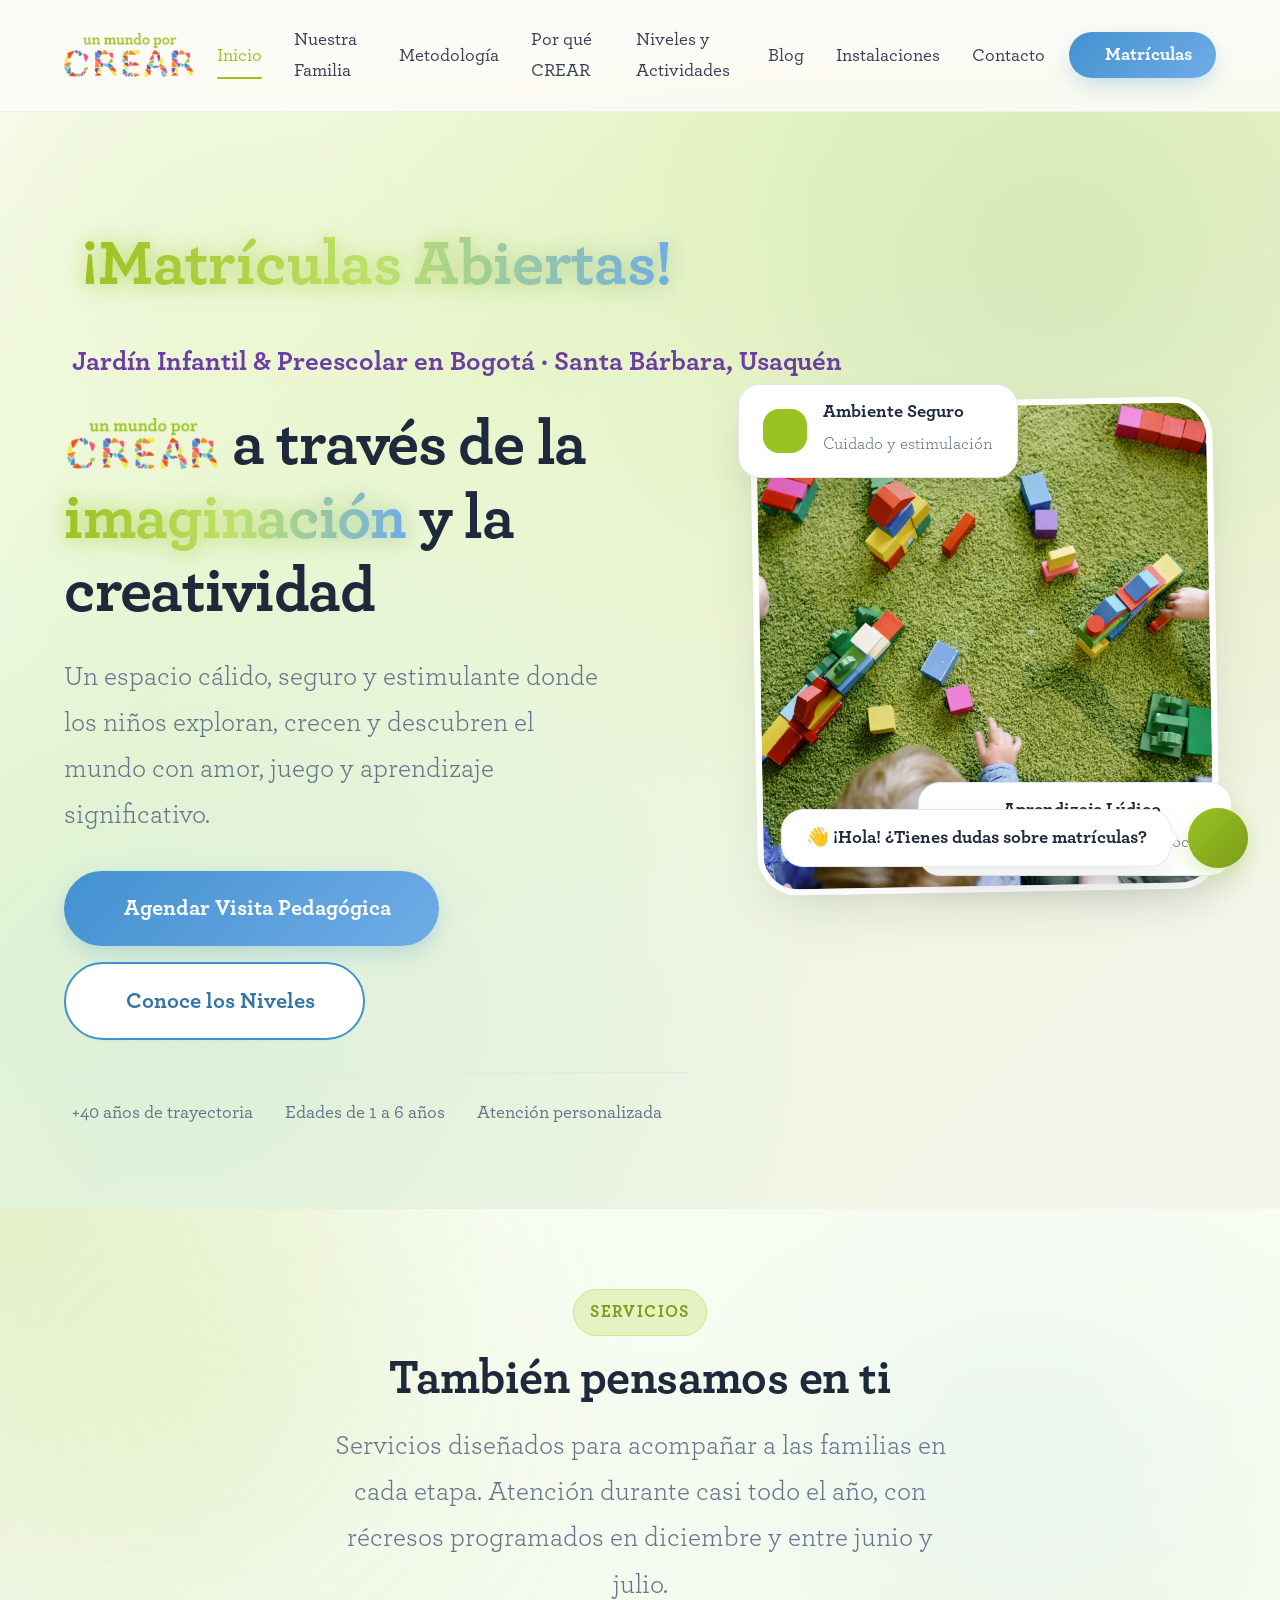
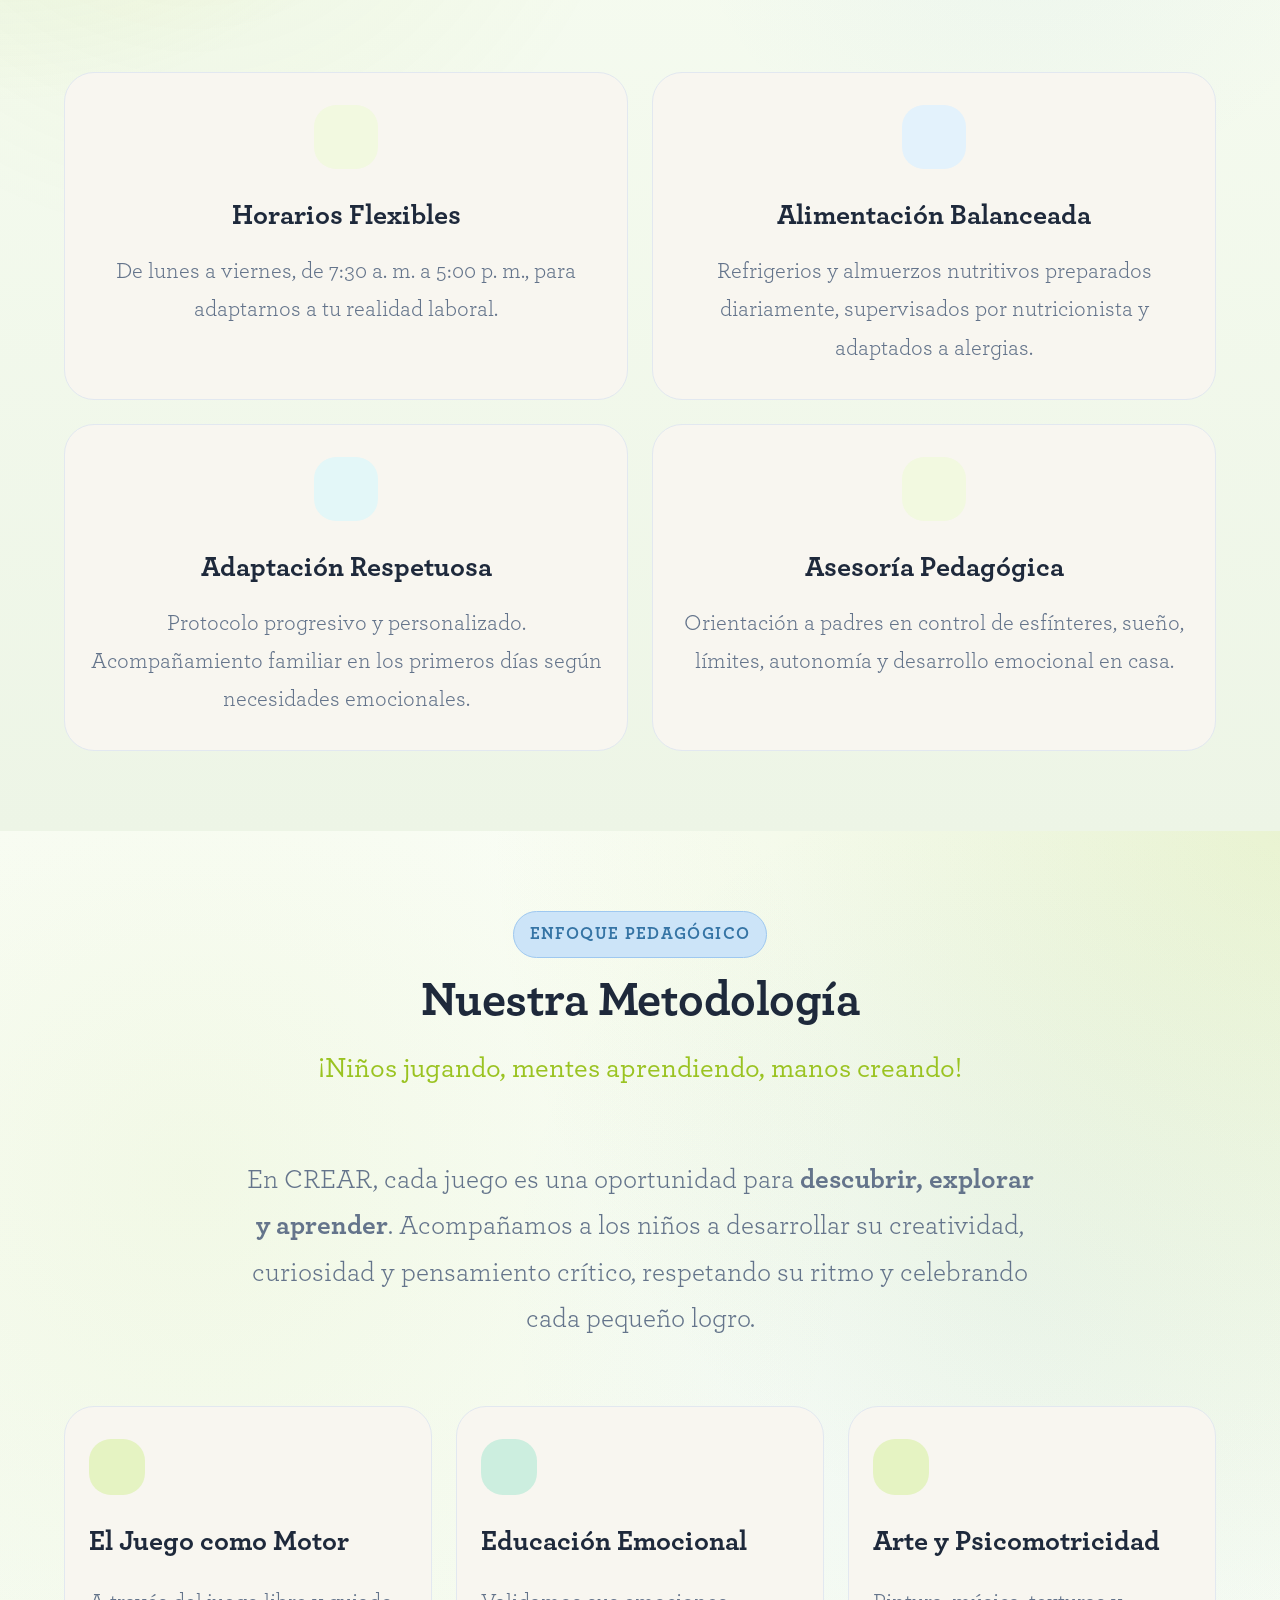
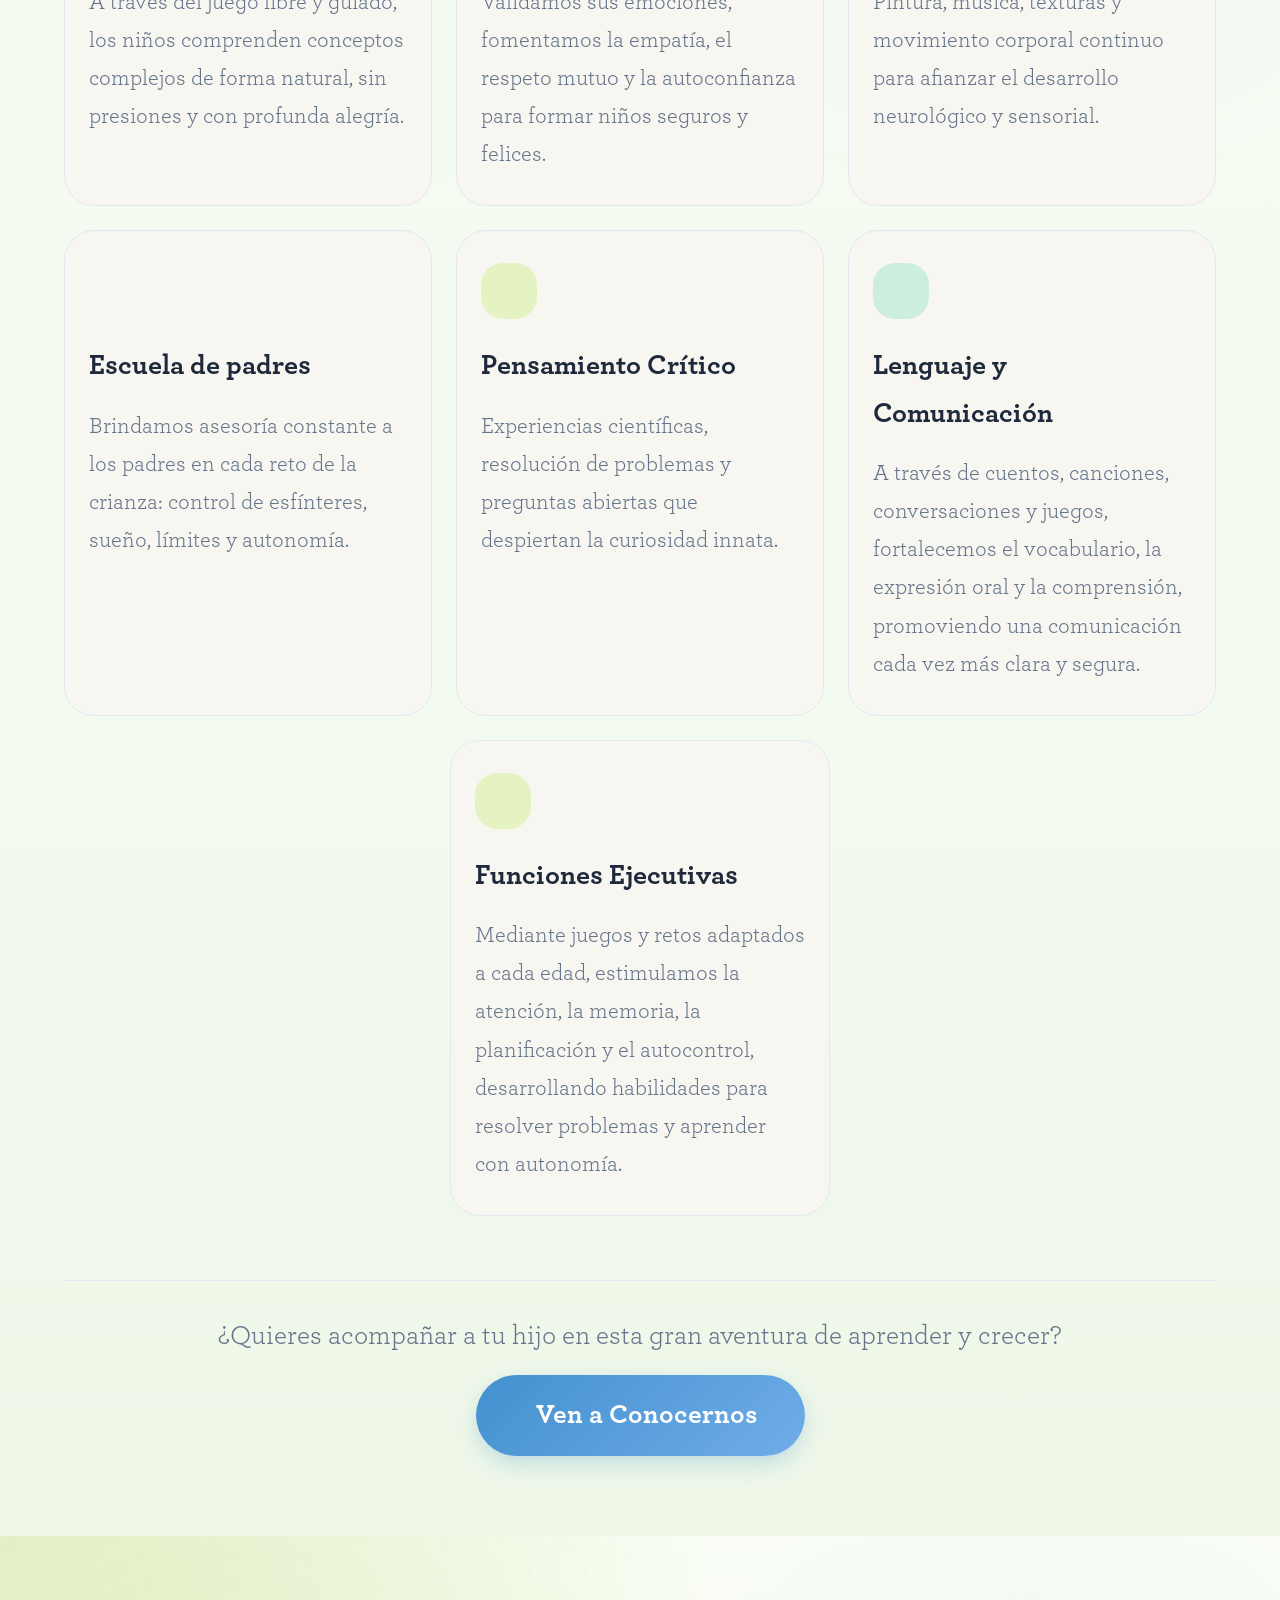
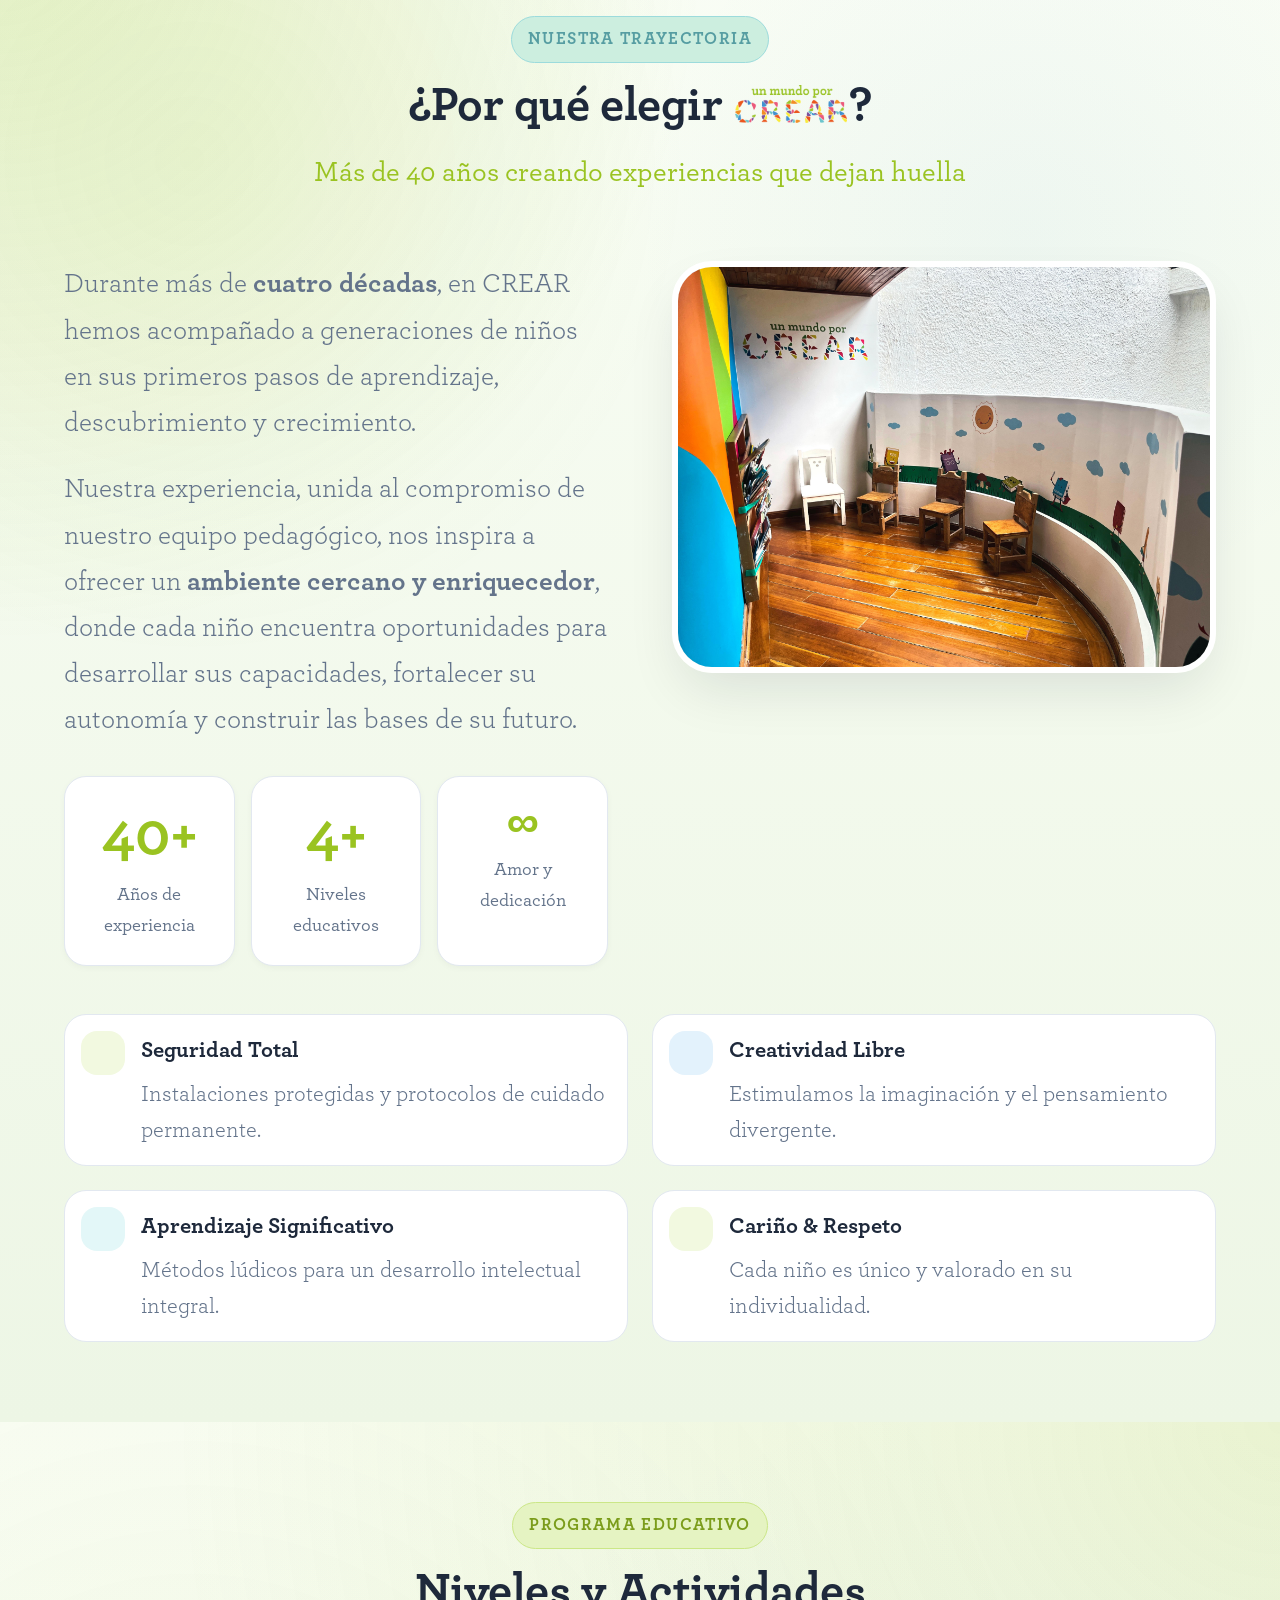
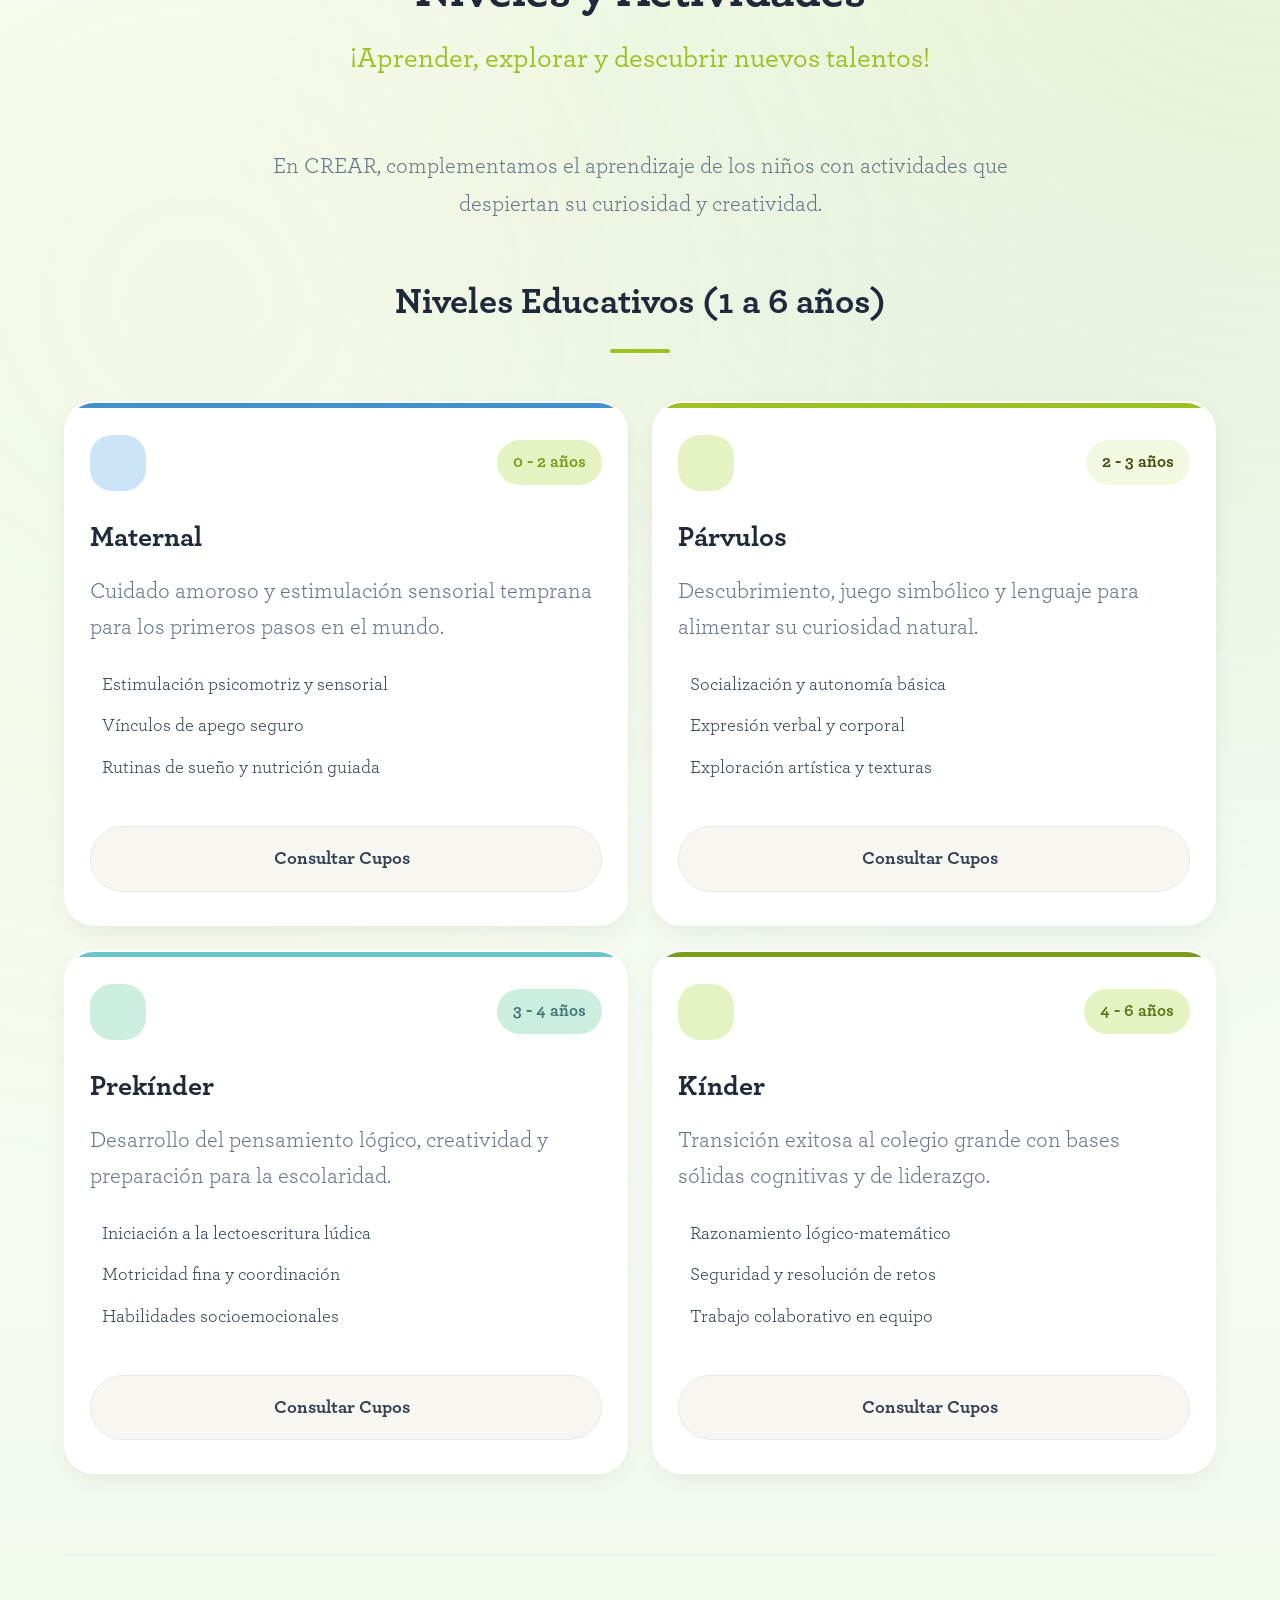
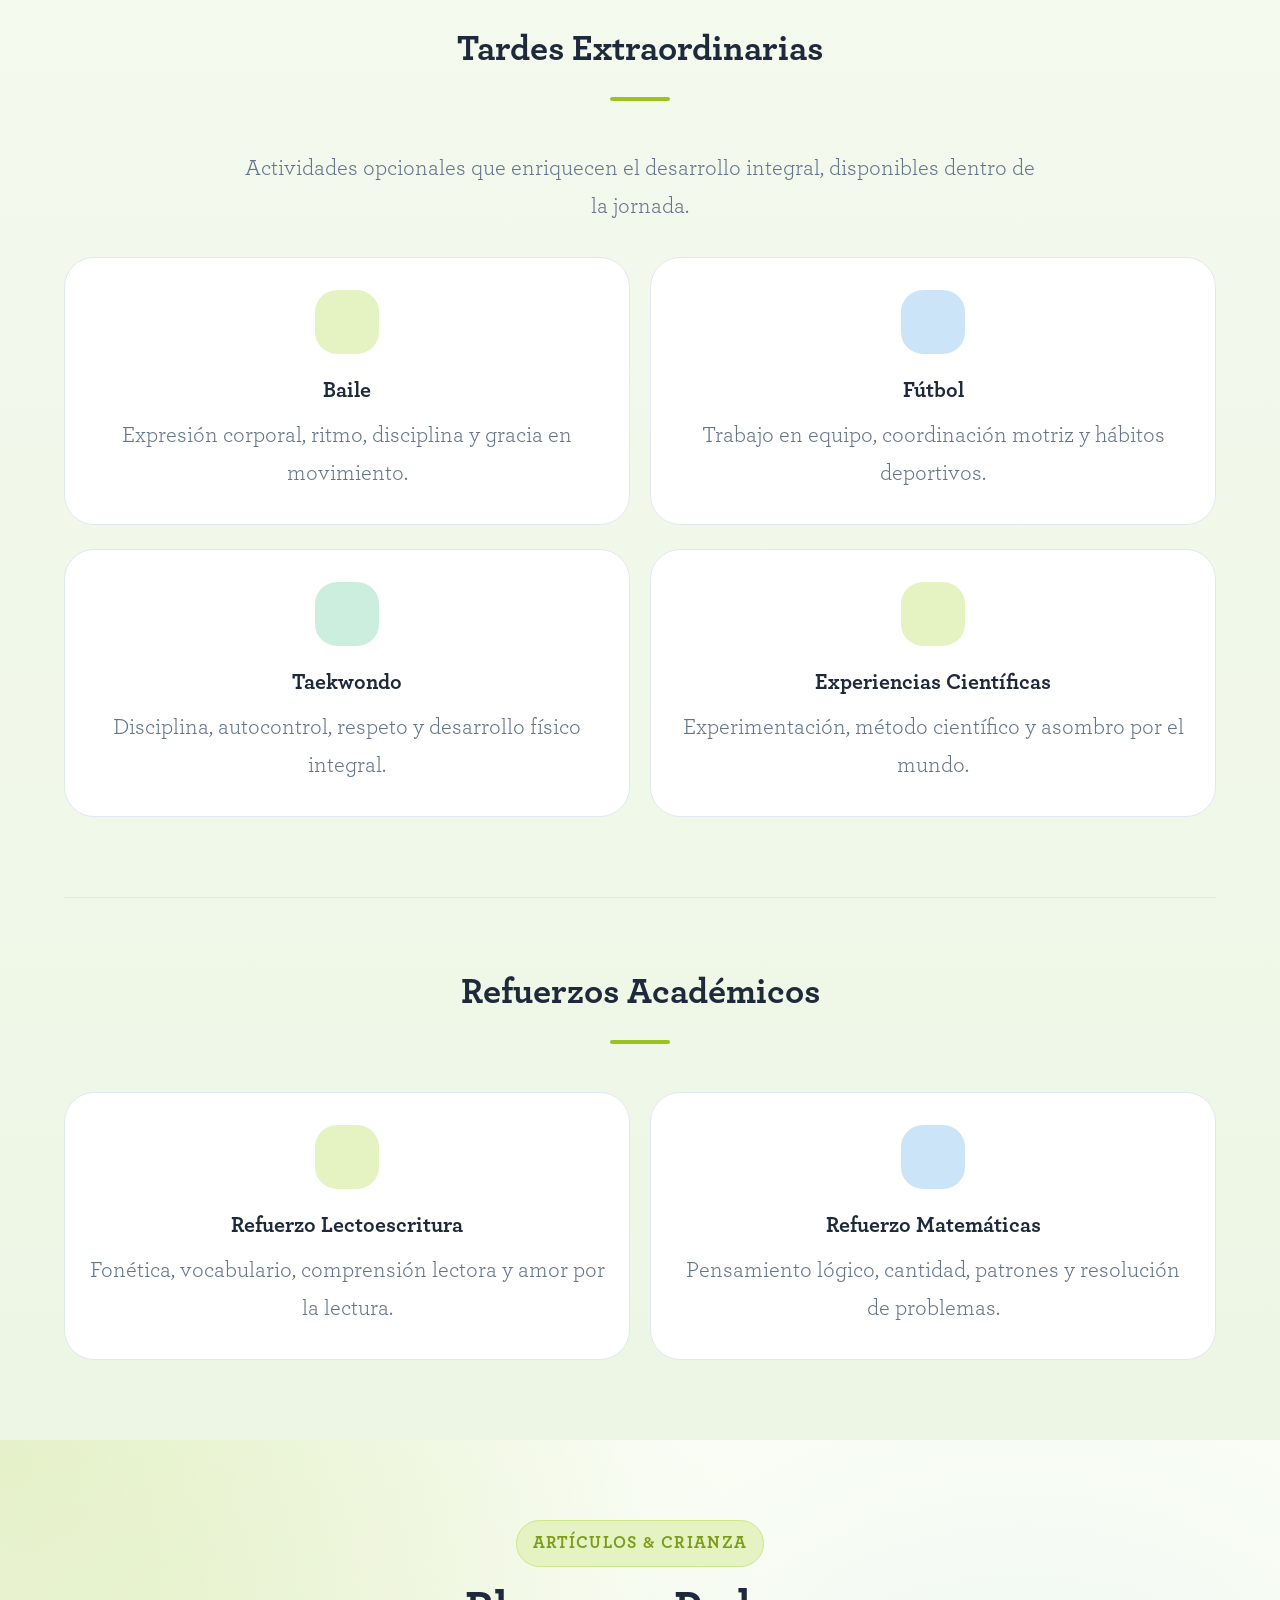
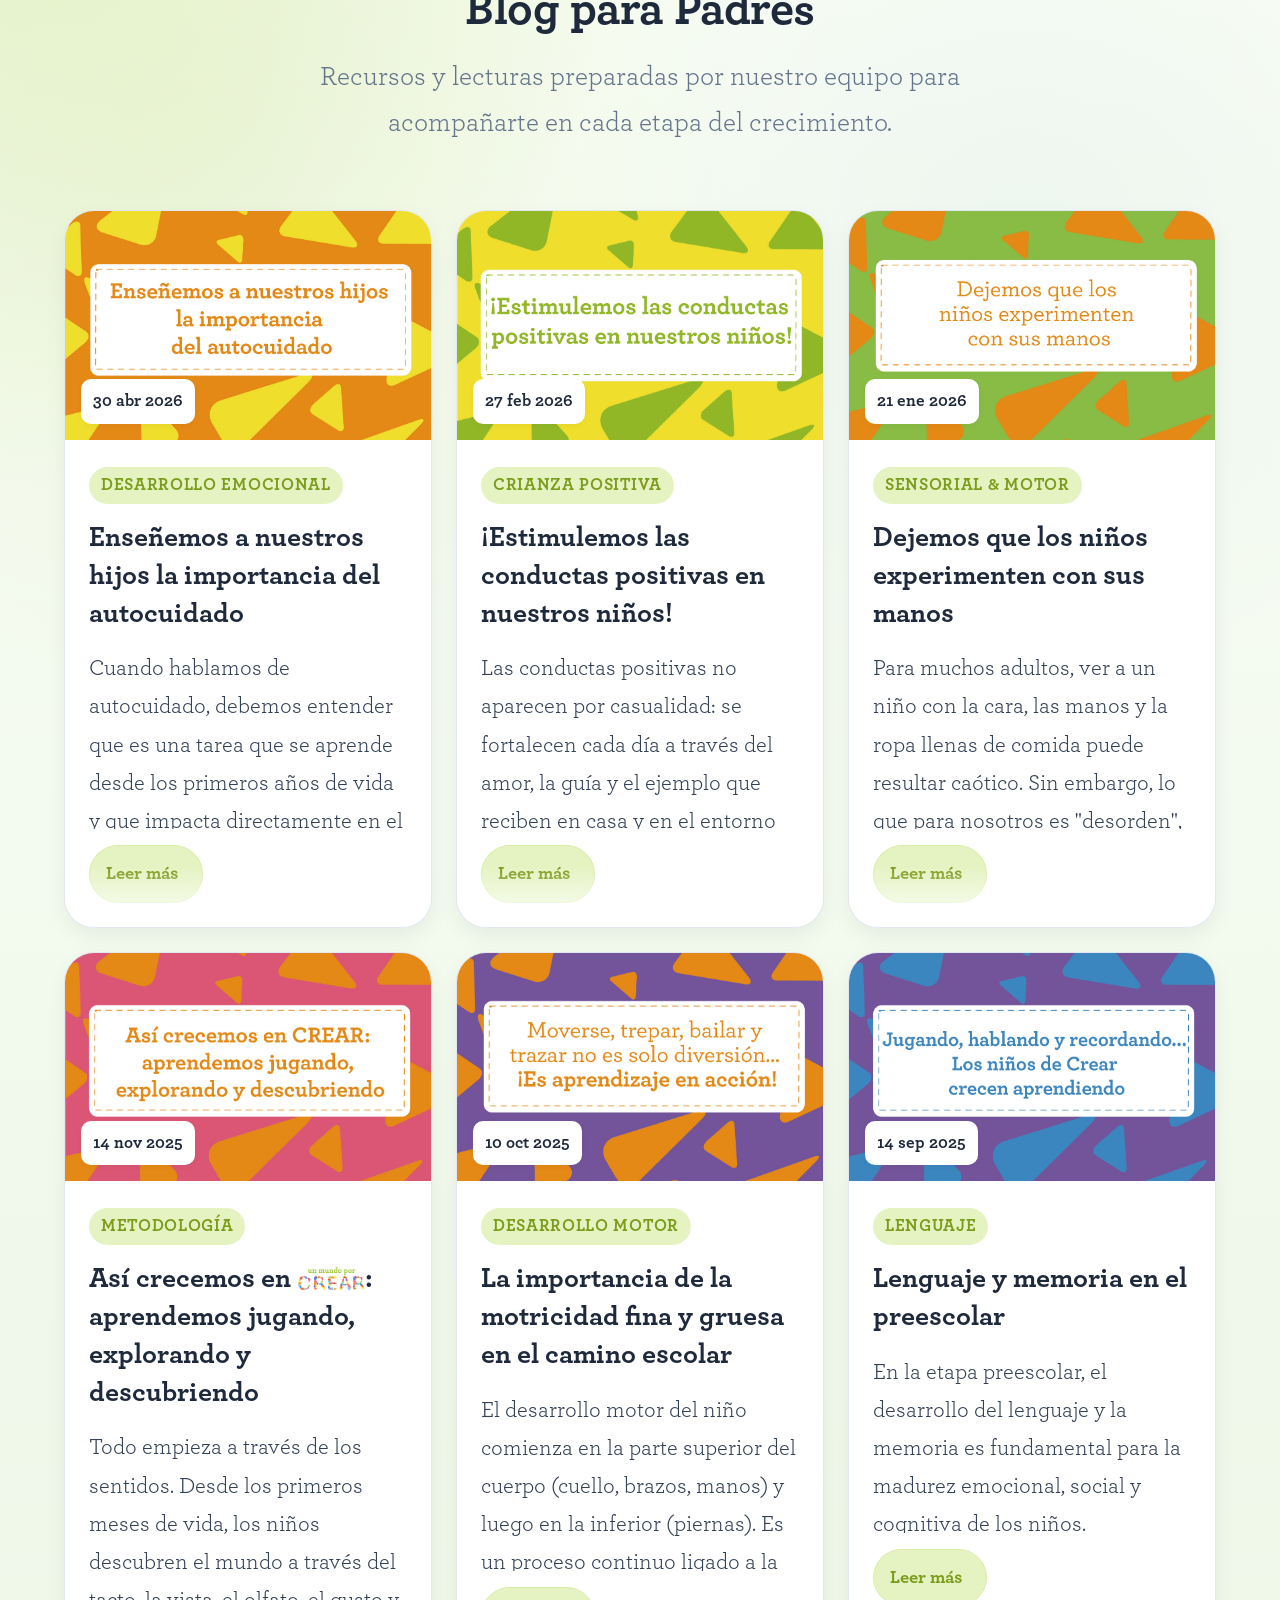
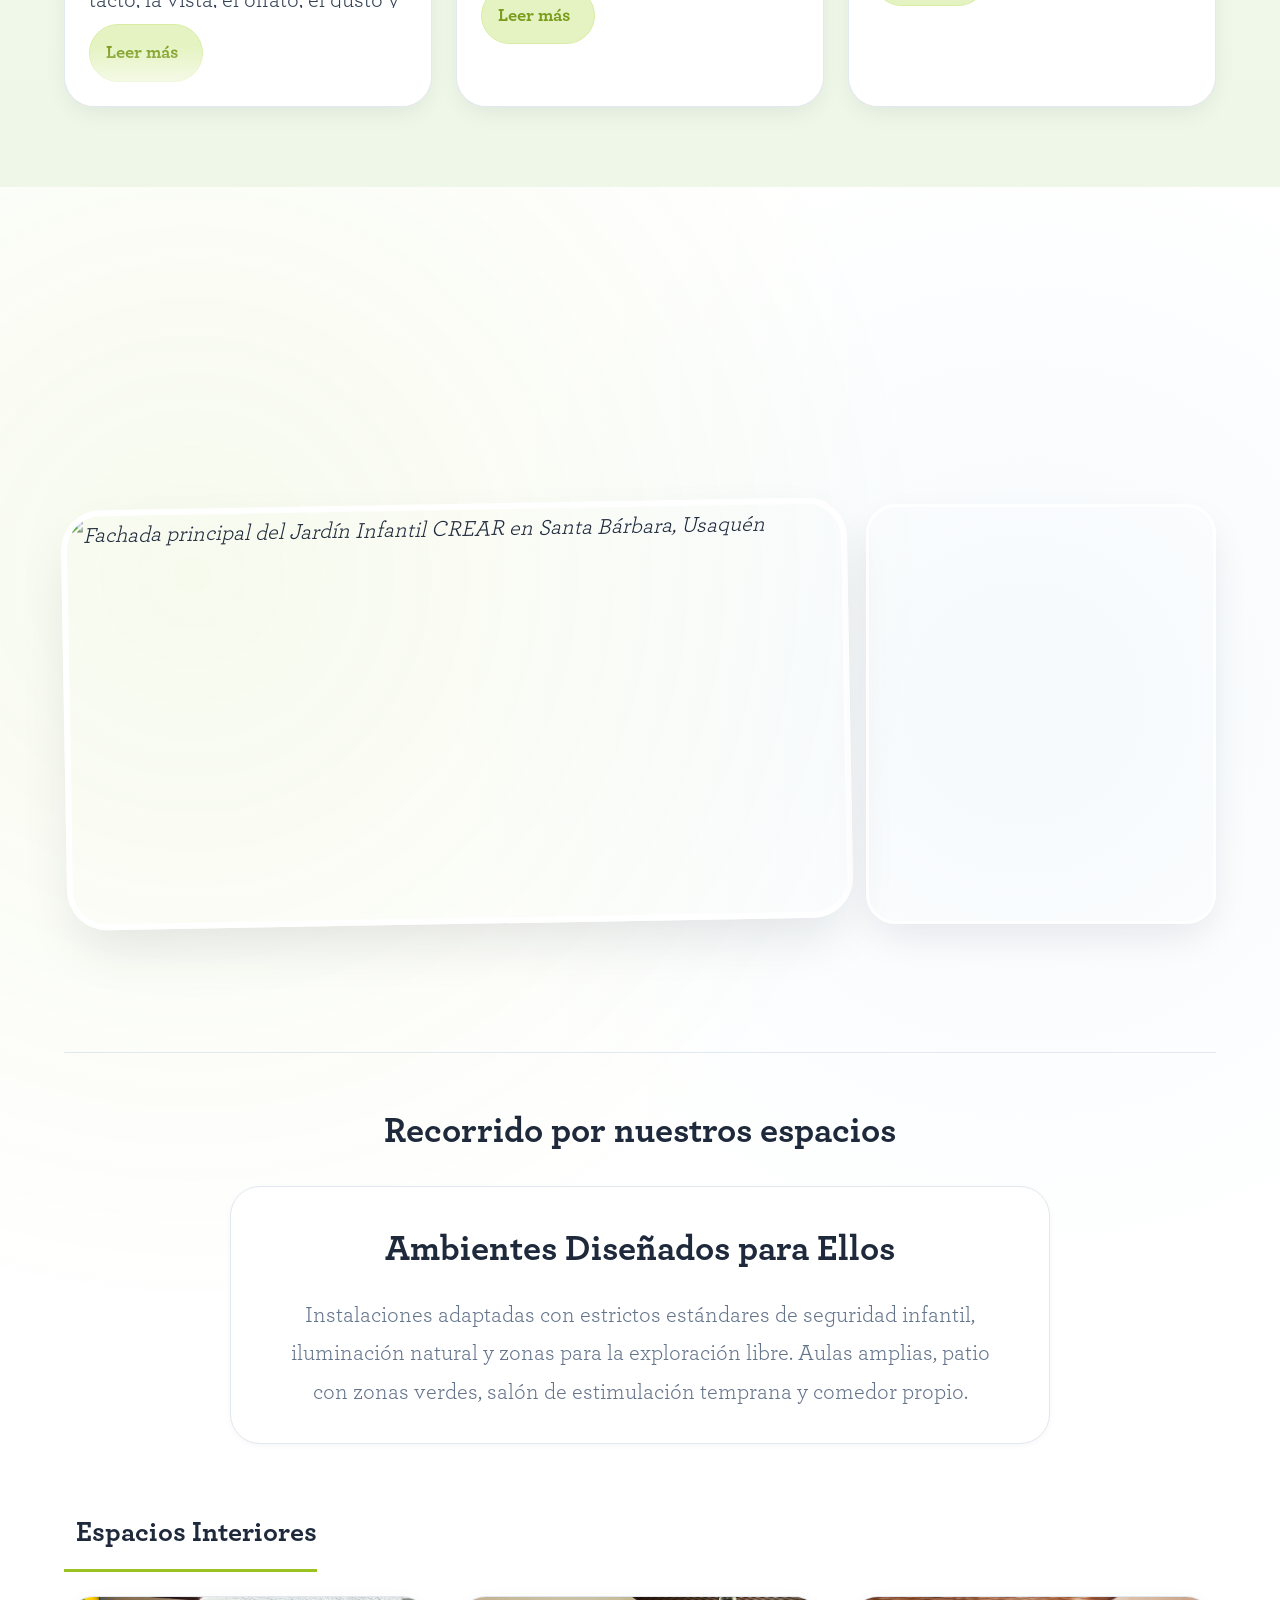
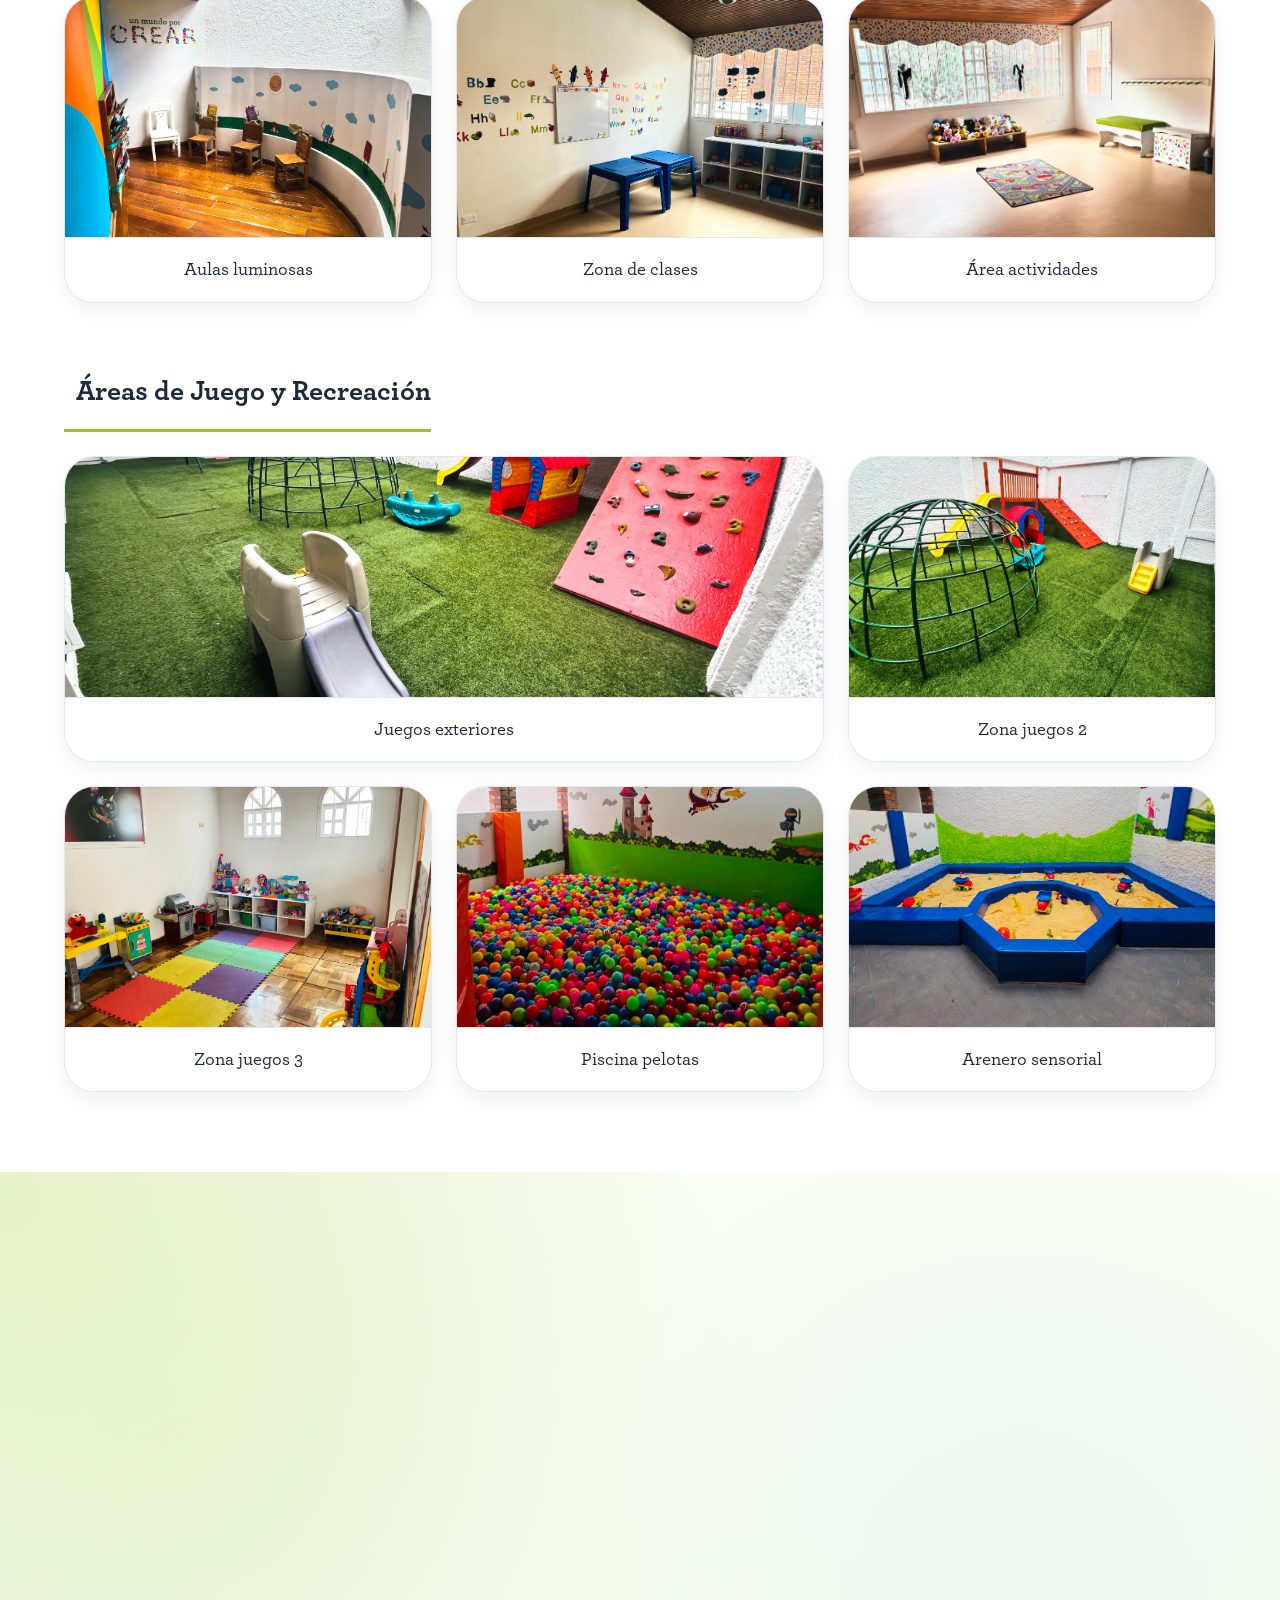
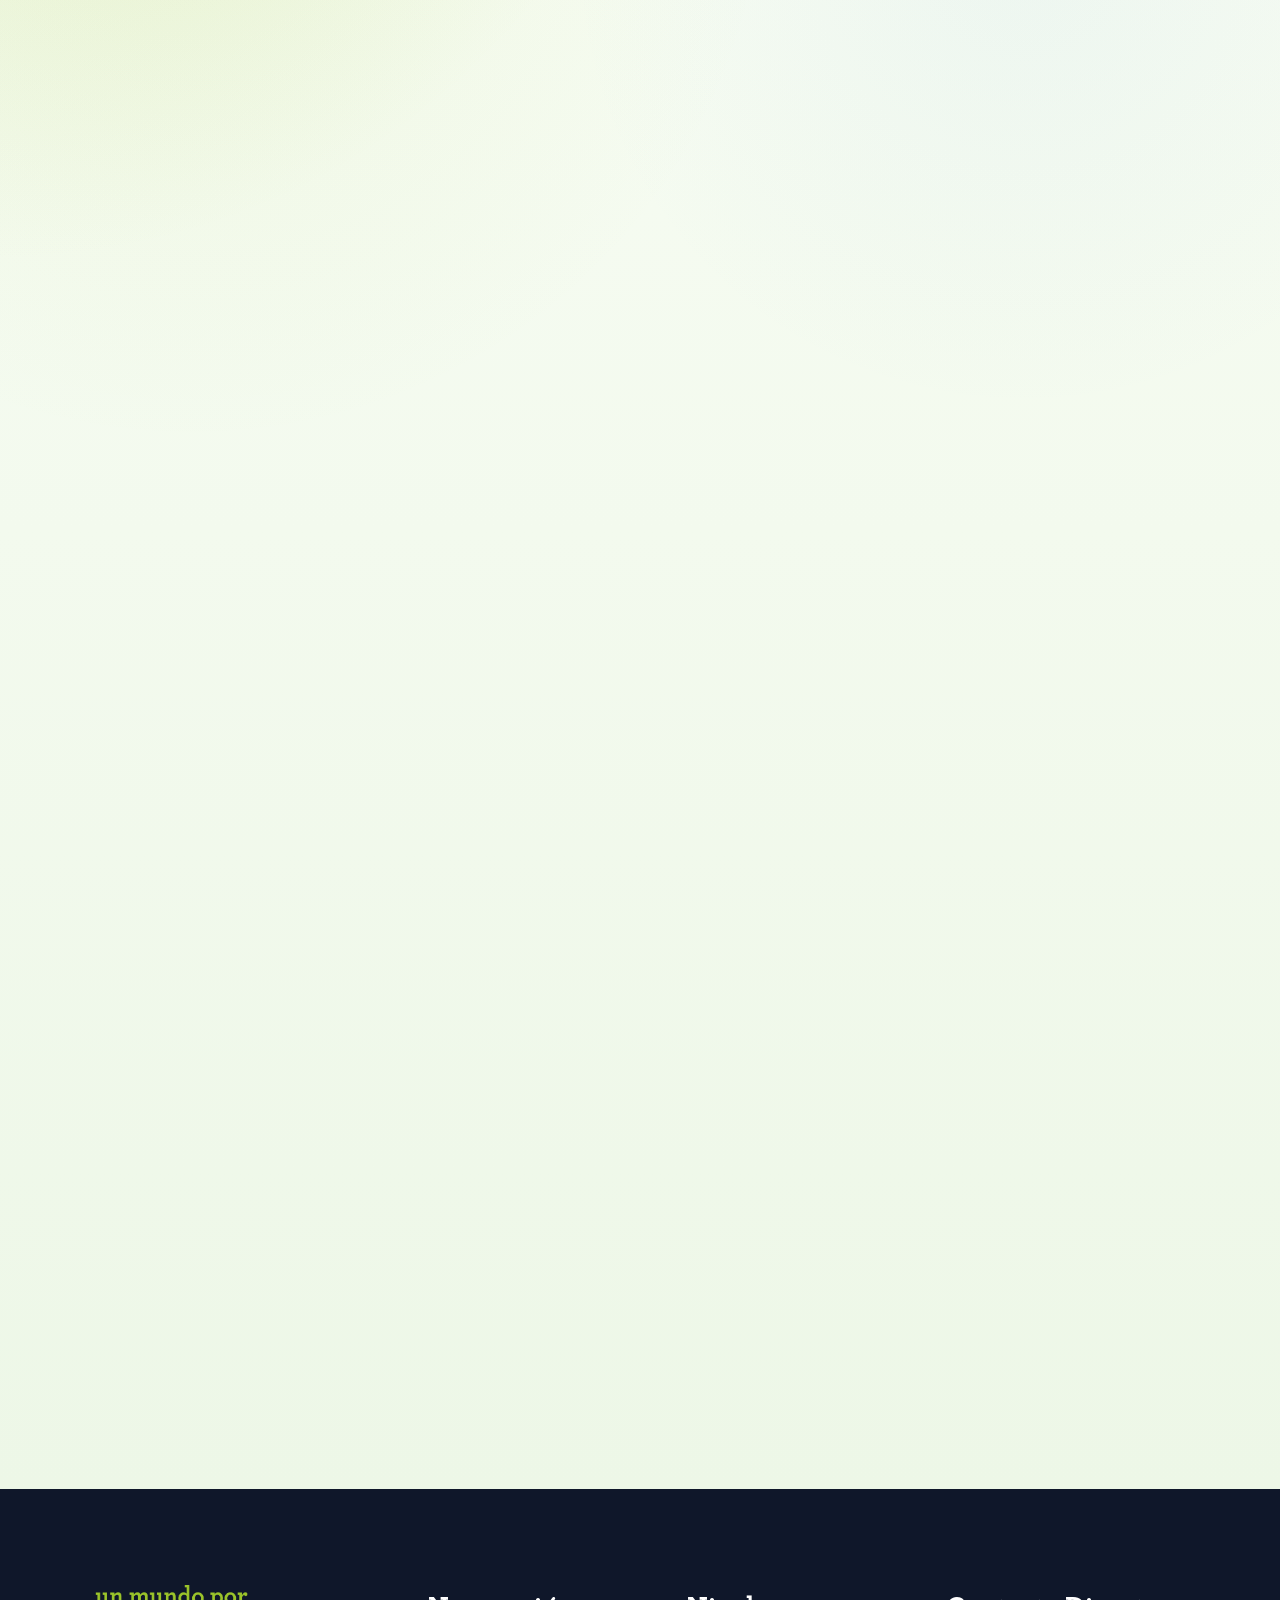
==== commit 10135c19: "fix: correct image filename to imgfrente.jfif (matching actual file)" ====
--- a/index.html
+++ b/index.html
@@ -1152,7 +1152,7 @@
         <!-- Hero visual principal -->
         <div class="facility-hero reveal">
           <div class="facility-img-box facility-img-box--large">
-            <img src="img/imagfrente.jfif" alt="Fachada principal del Jardín Infantil CREAR en Santa Bárbara, Usaquén" loading="eager" fetchpriority="high" width="800" height="533">
+            <img src="img/imgfrente.jfif" alt="Fachada principal del Jardín Infantil CREAR en Santa Bárbara, Usaquén" loading="eager" fetchpriority="high" width="800" height="533">
           </div>
           <div class="facility-gallery-mini">
             <div class="facility-mini facility-mini--map">
@@ -1185,7 +1185,7 @@
             "associatedMedia": [
               {
                 "@type": "ImageObject",
-                "contentUrl": "https://www.unmundoporcrear.com/img/imagfrente.jfif",
+                "contentUrl": "https://www.unmundoporcrear.com/img/imgfrente.jfif",
                 "name": "Fachada principal del Jardín Infantil CREAR",
                 "description": "Fachada principal - Carrera 11a # 113-23, Santa Bárbara, Usaquén, Bogotá",
                 "encodingFormat": "image/jpeg",
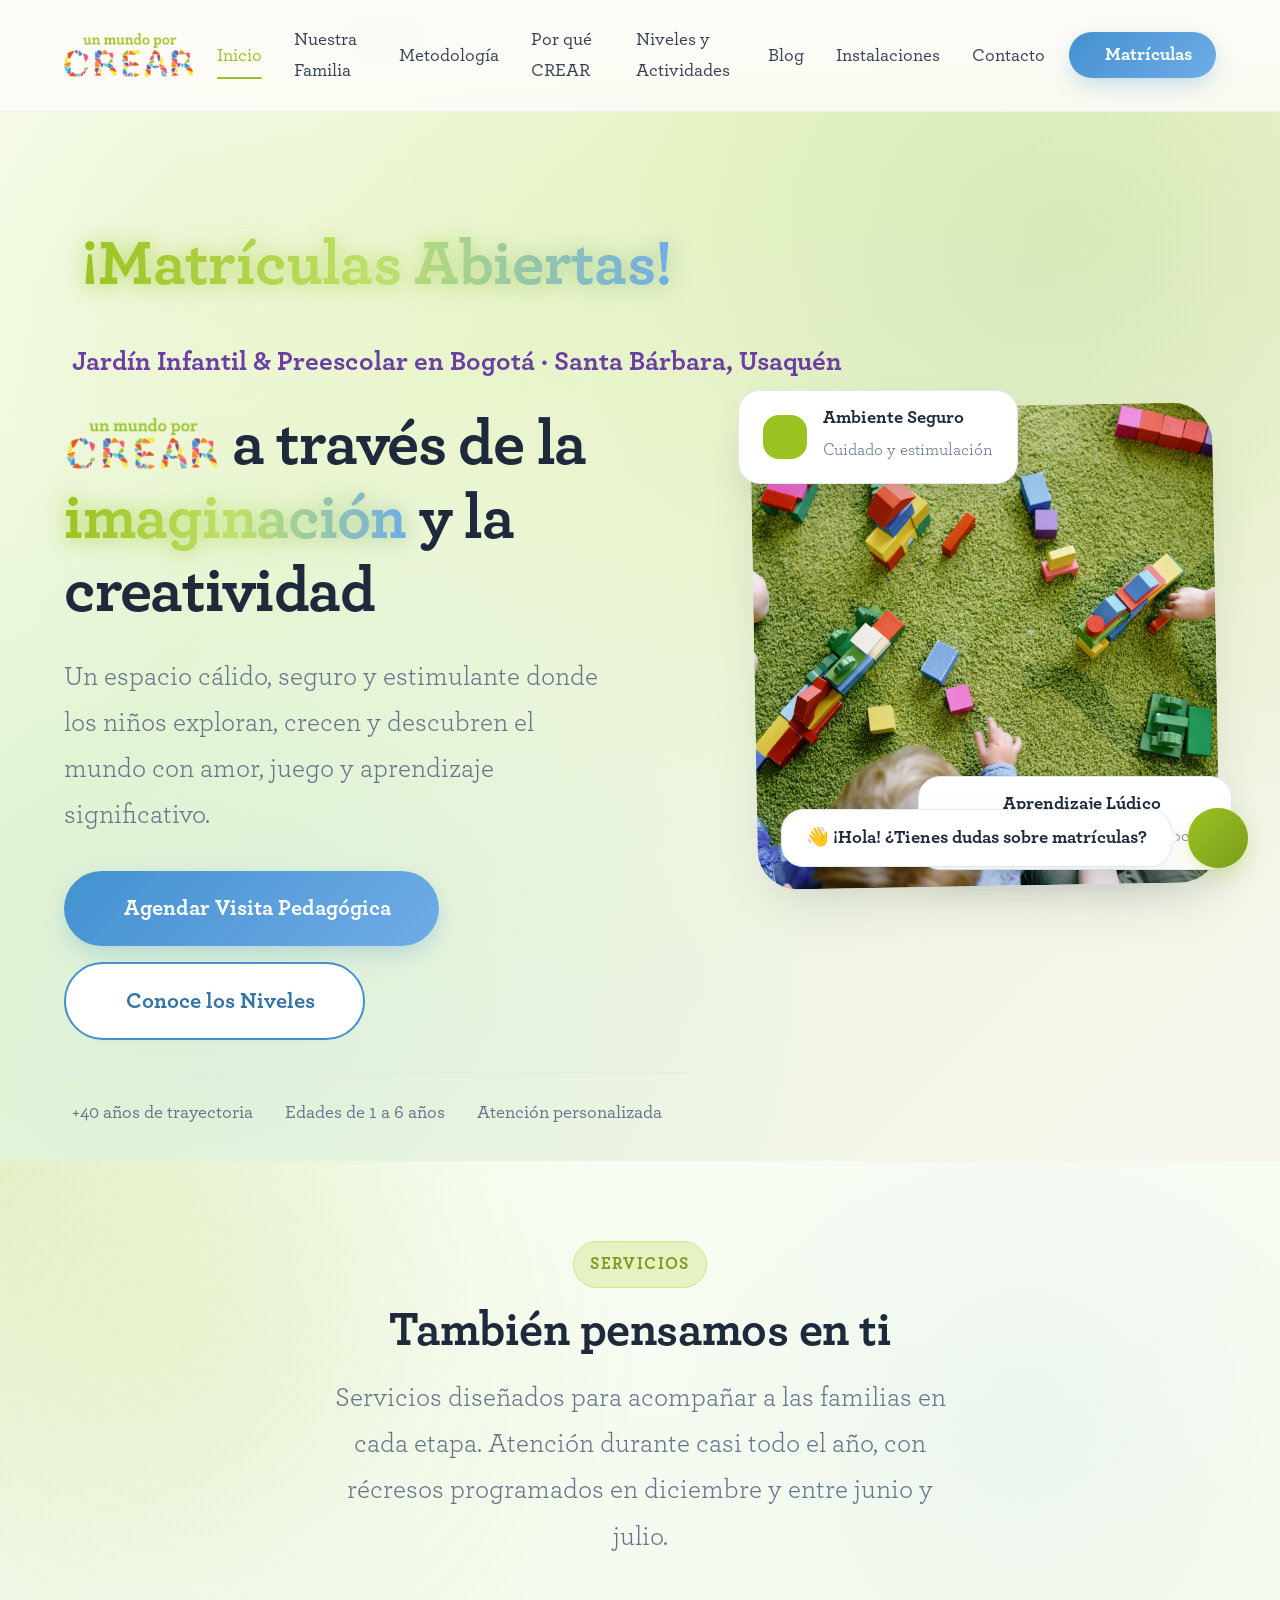
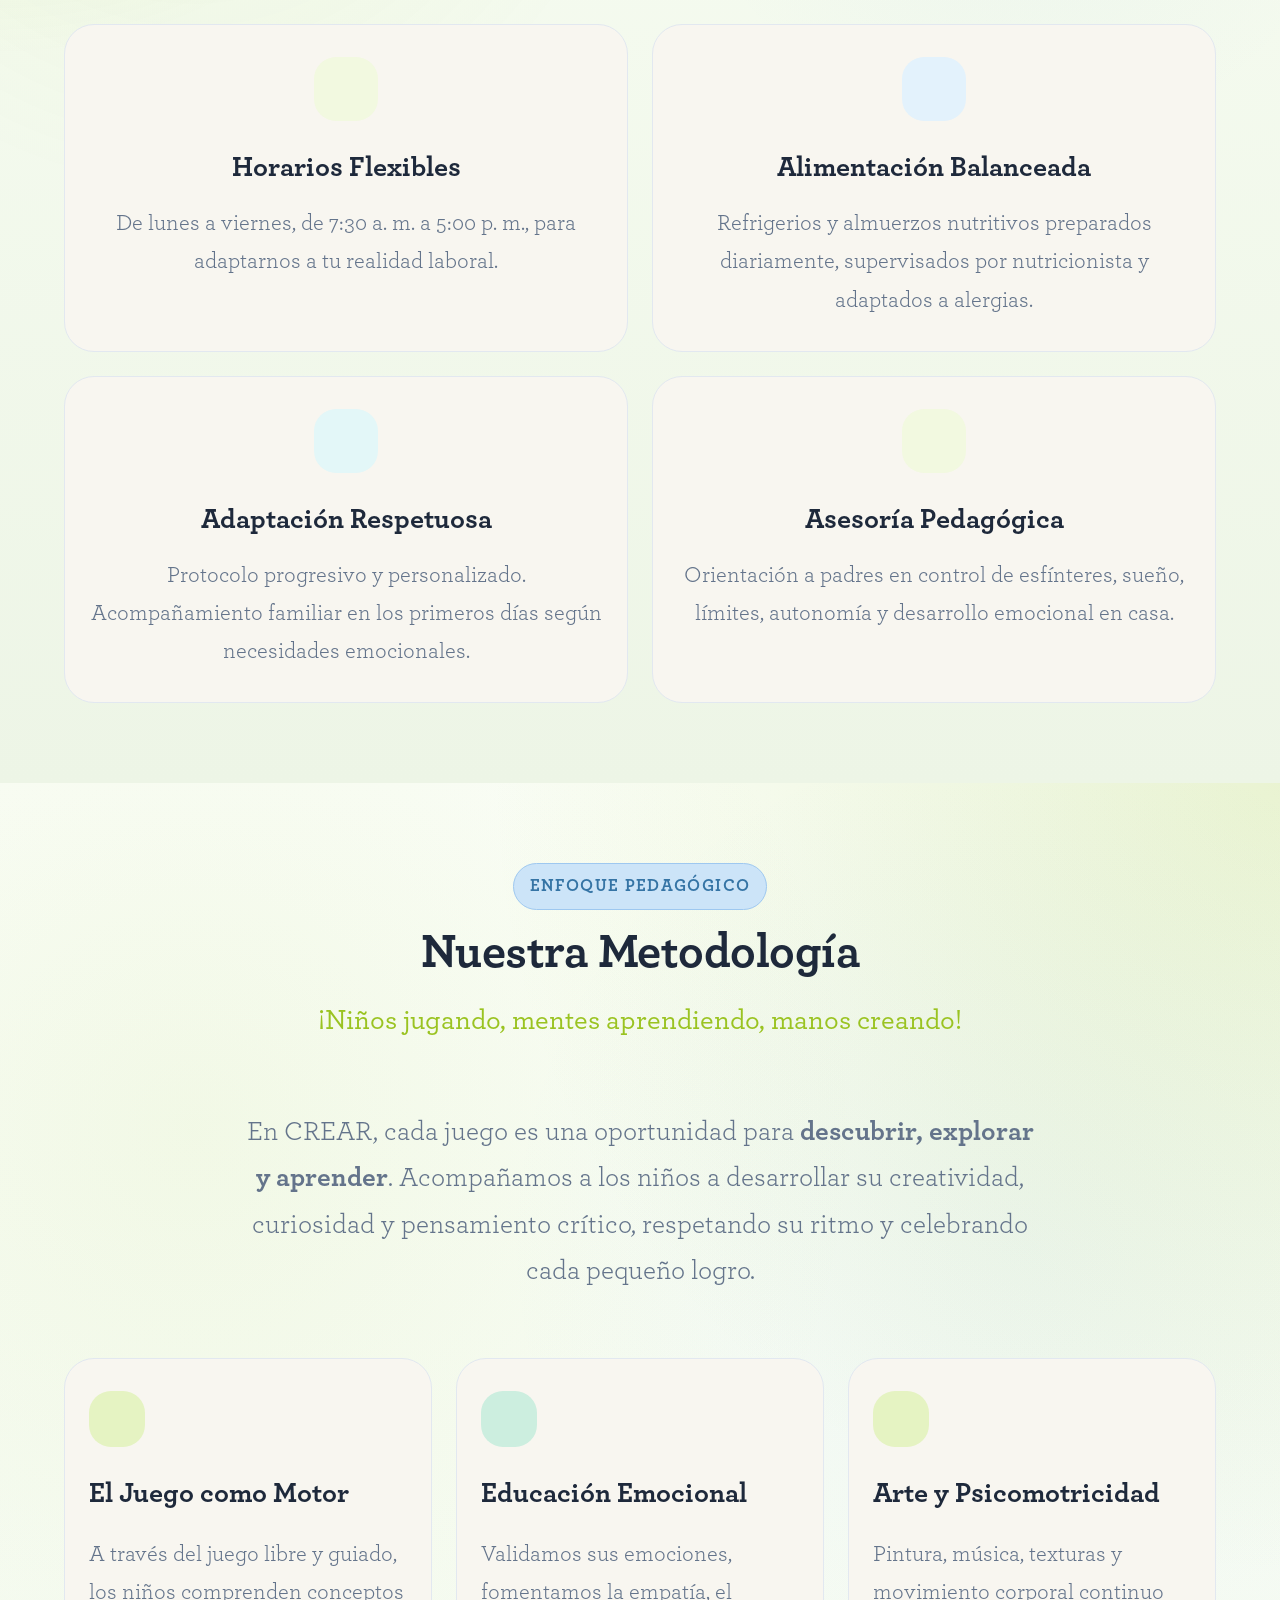
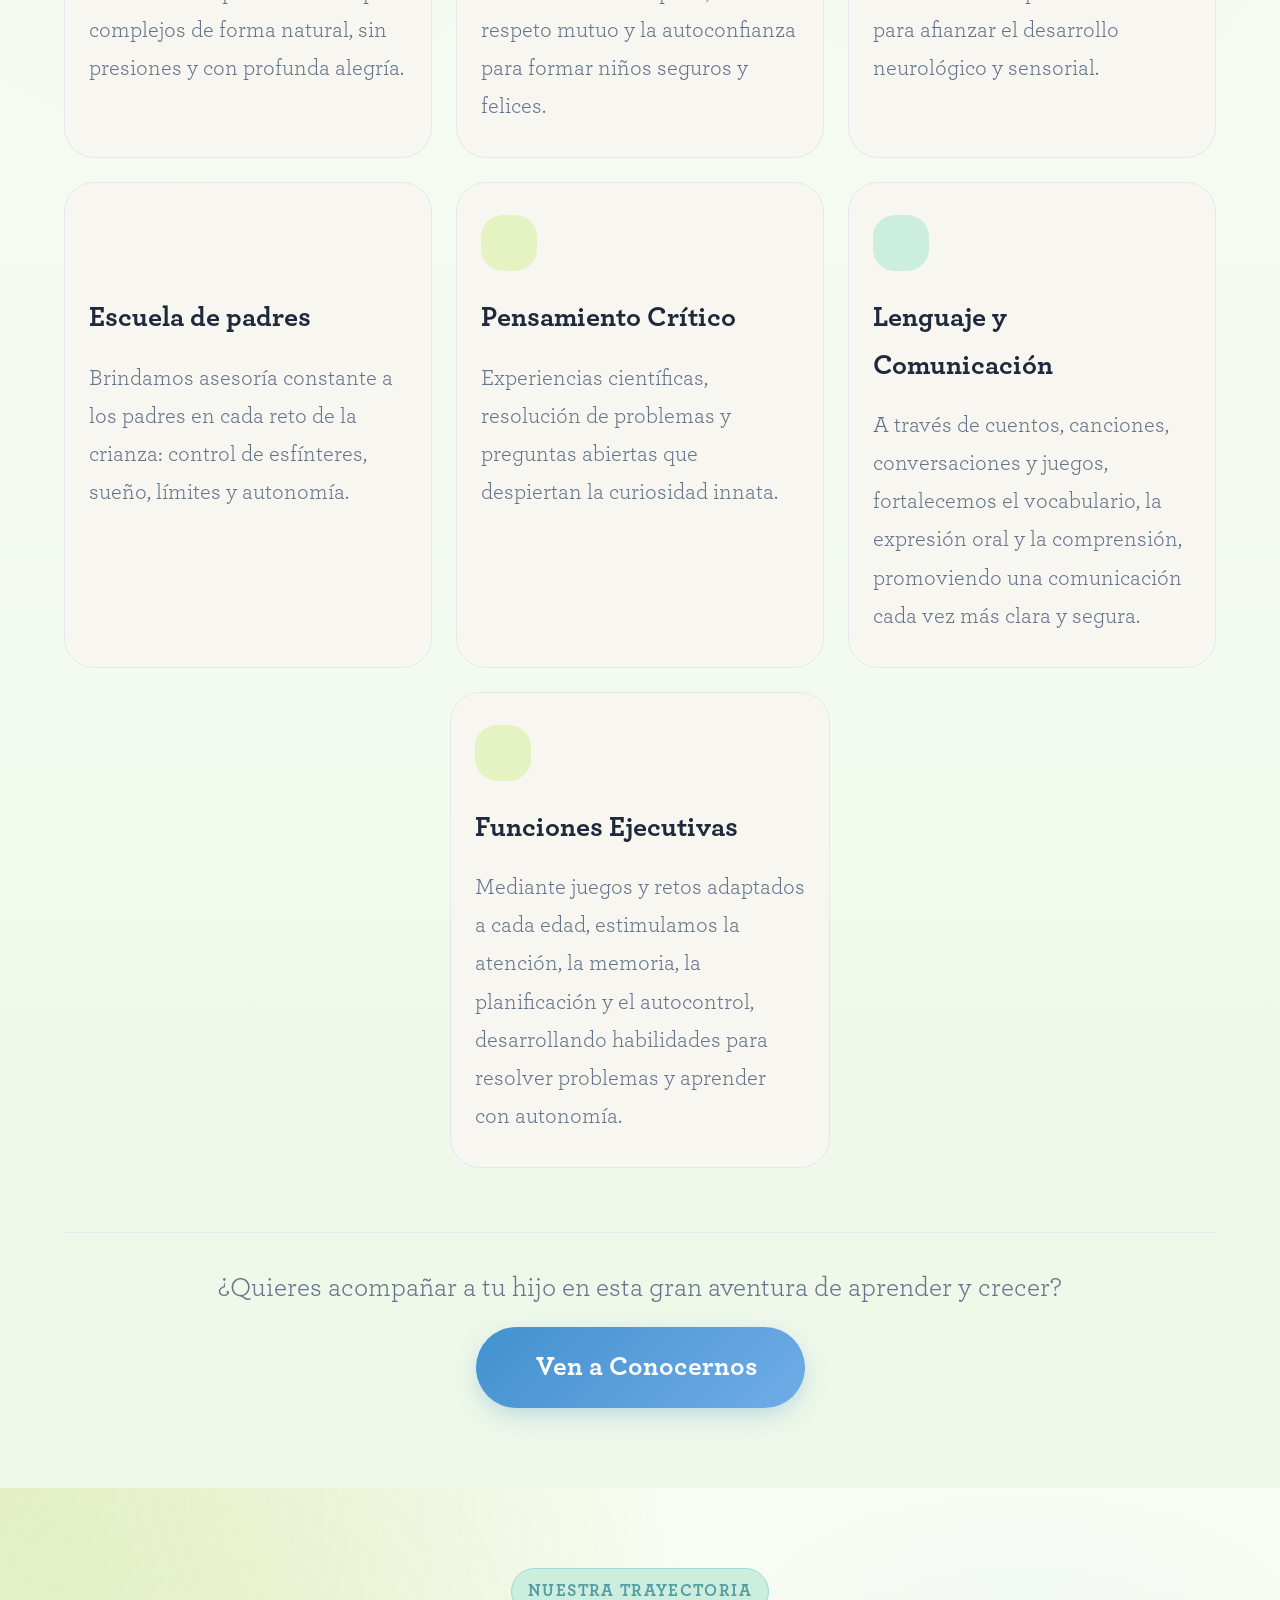
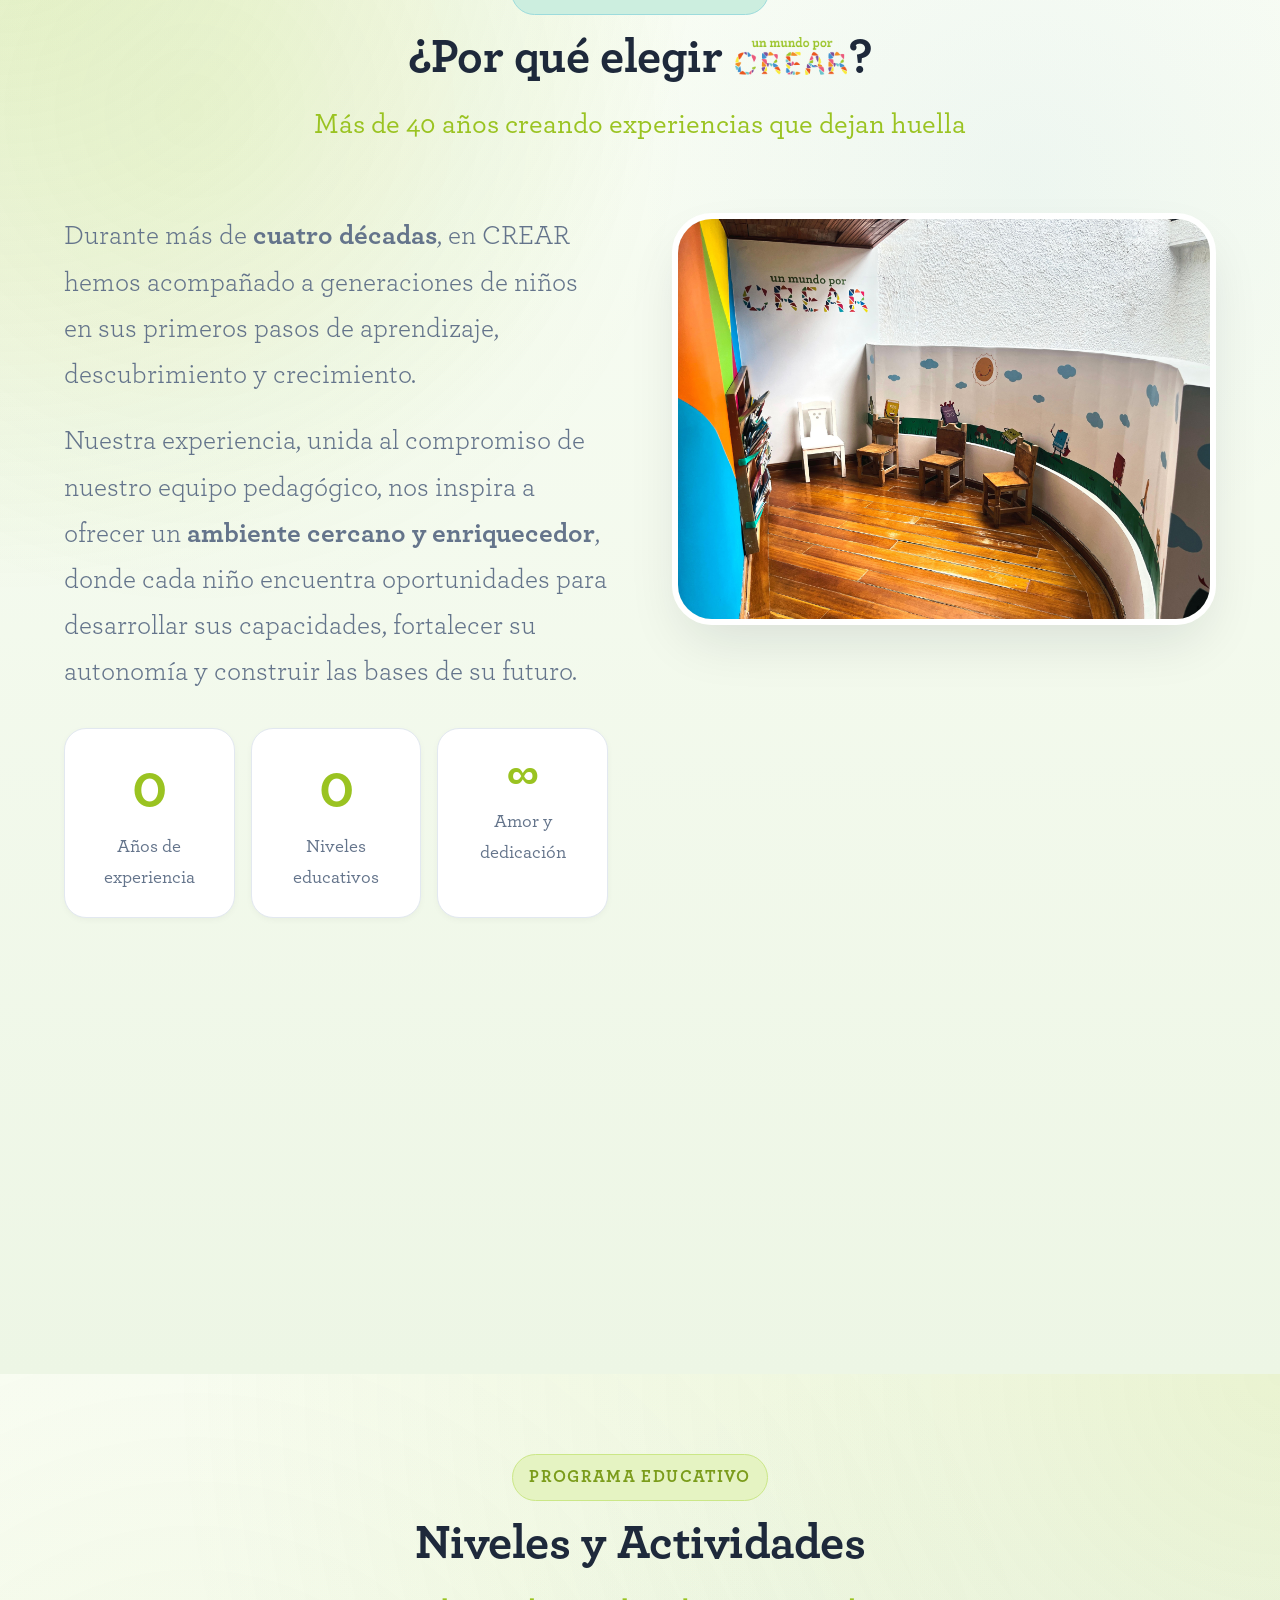
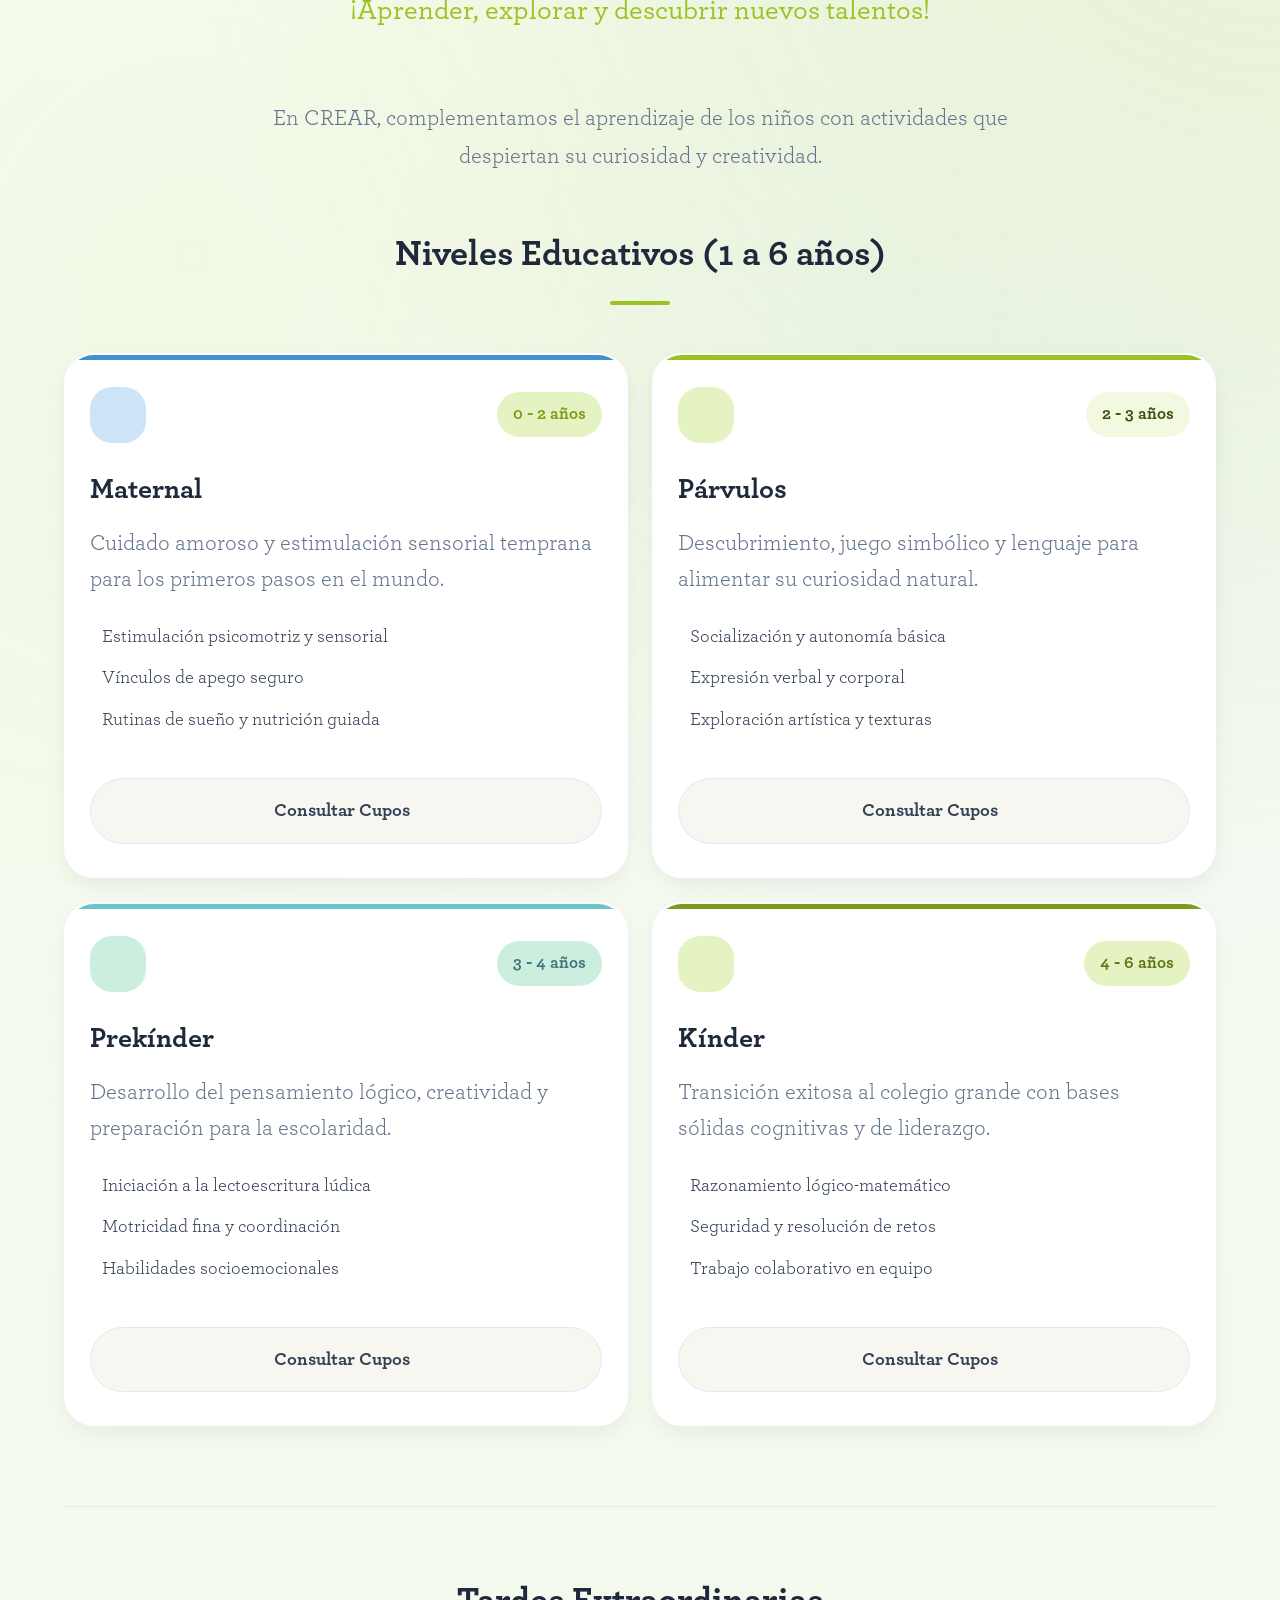
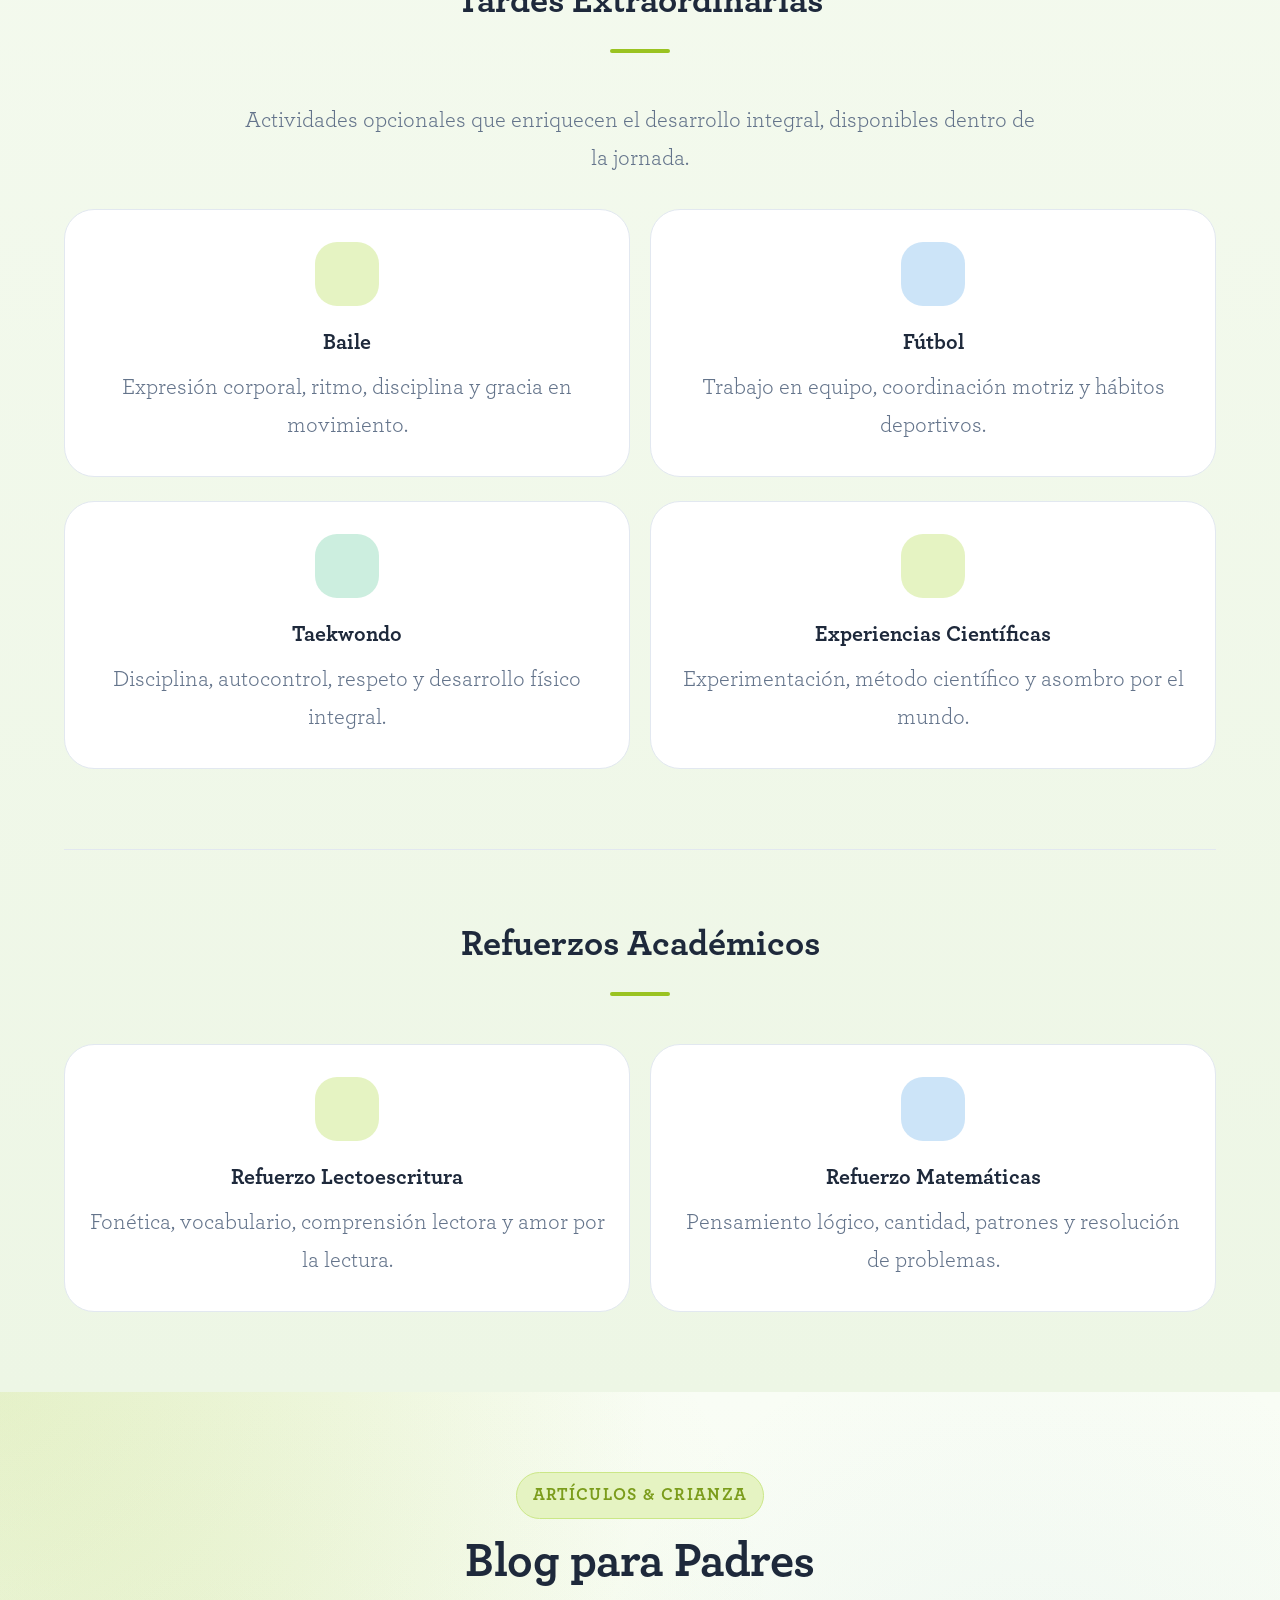
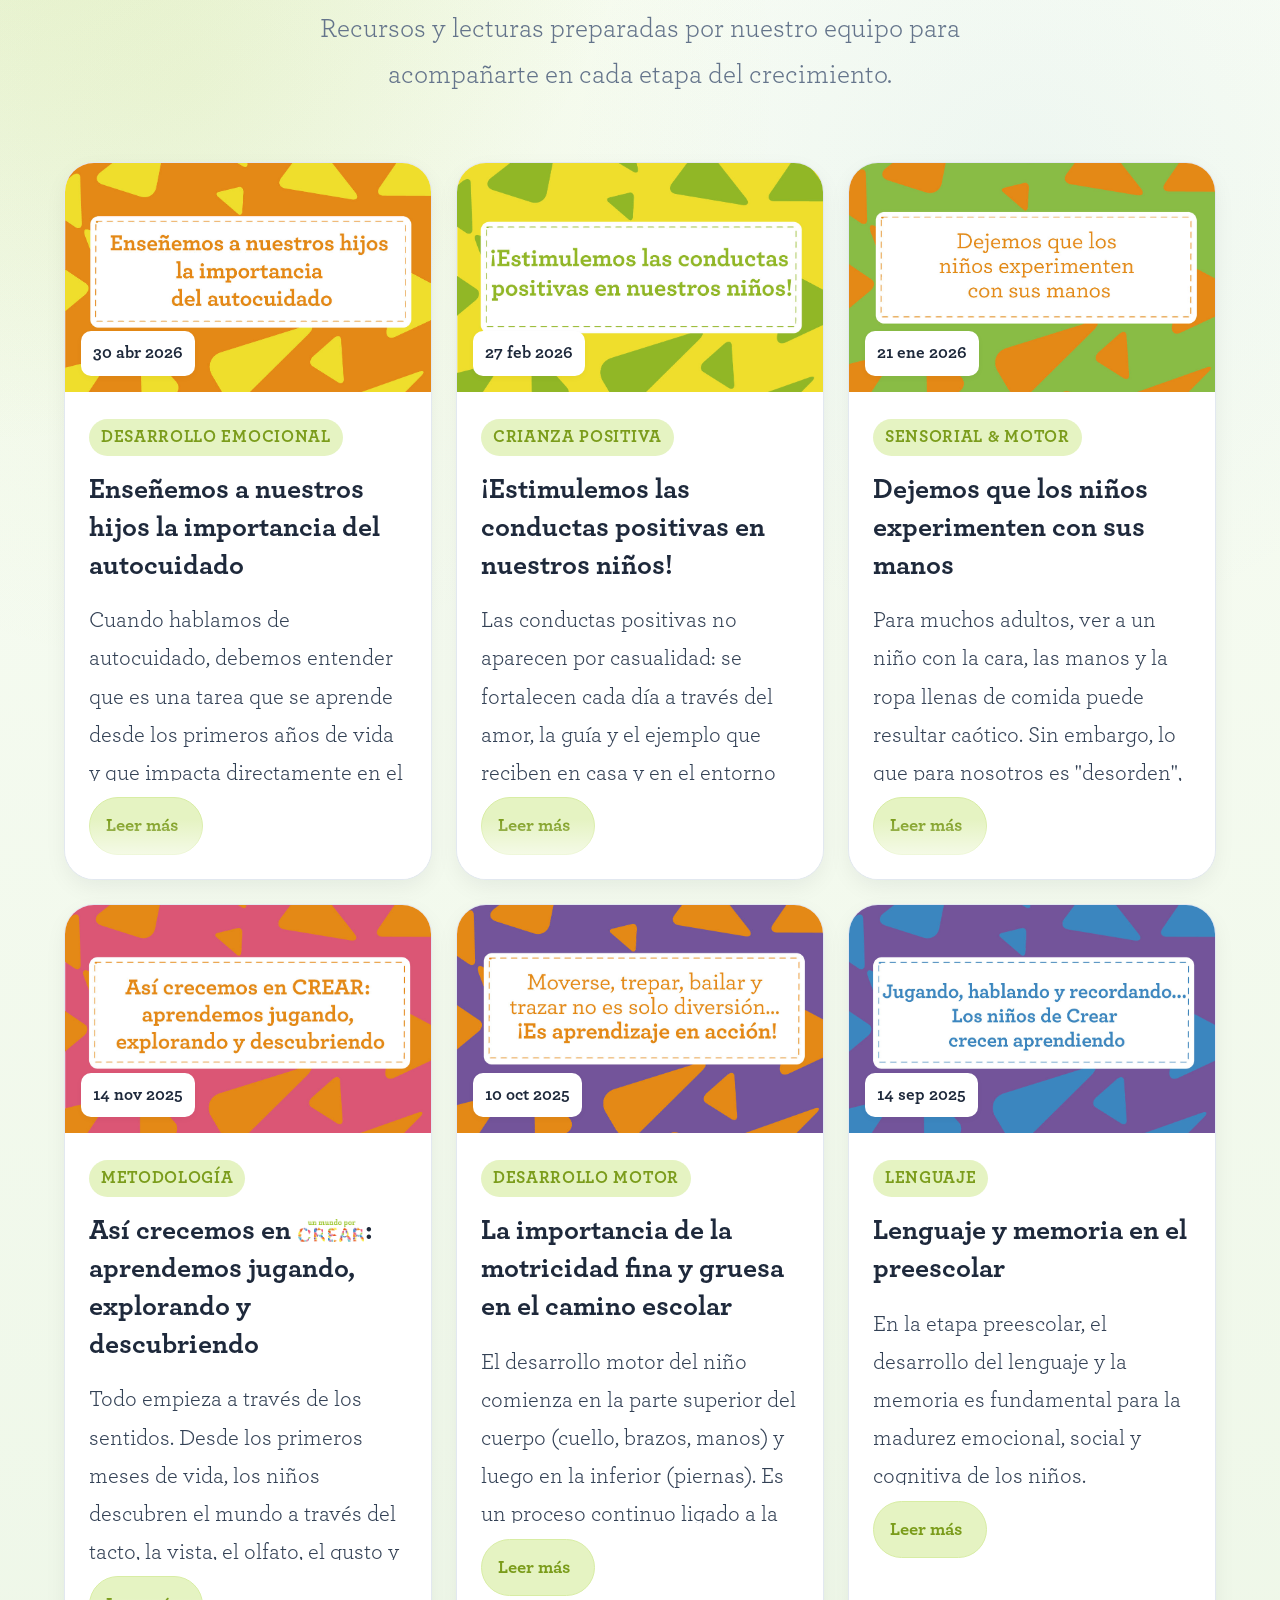
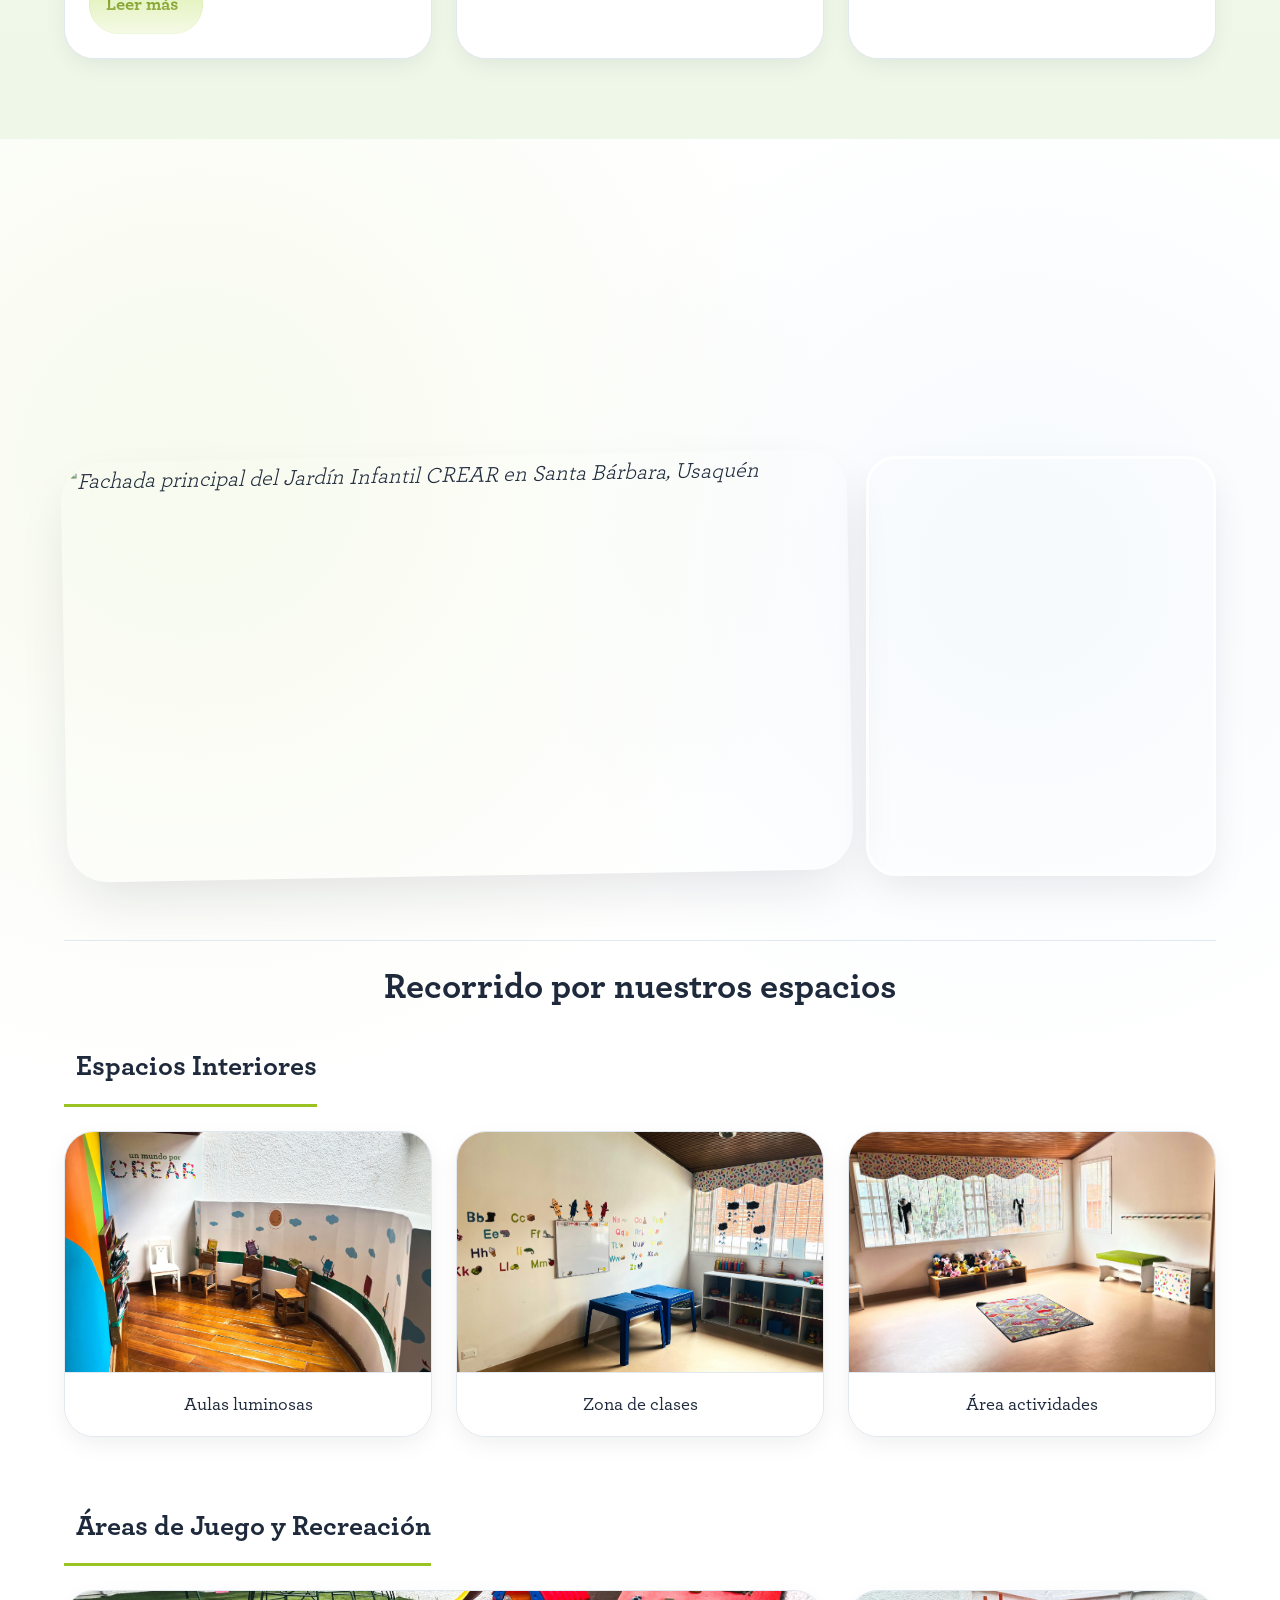
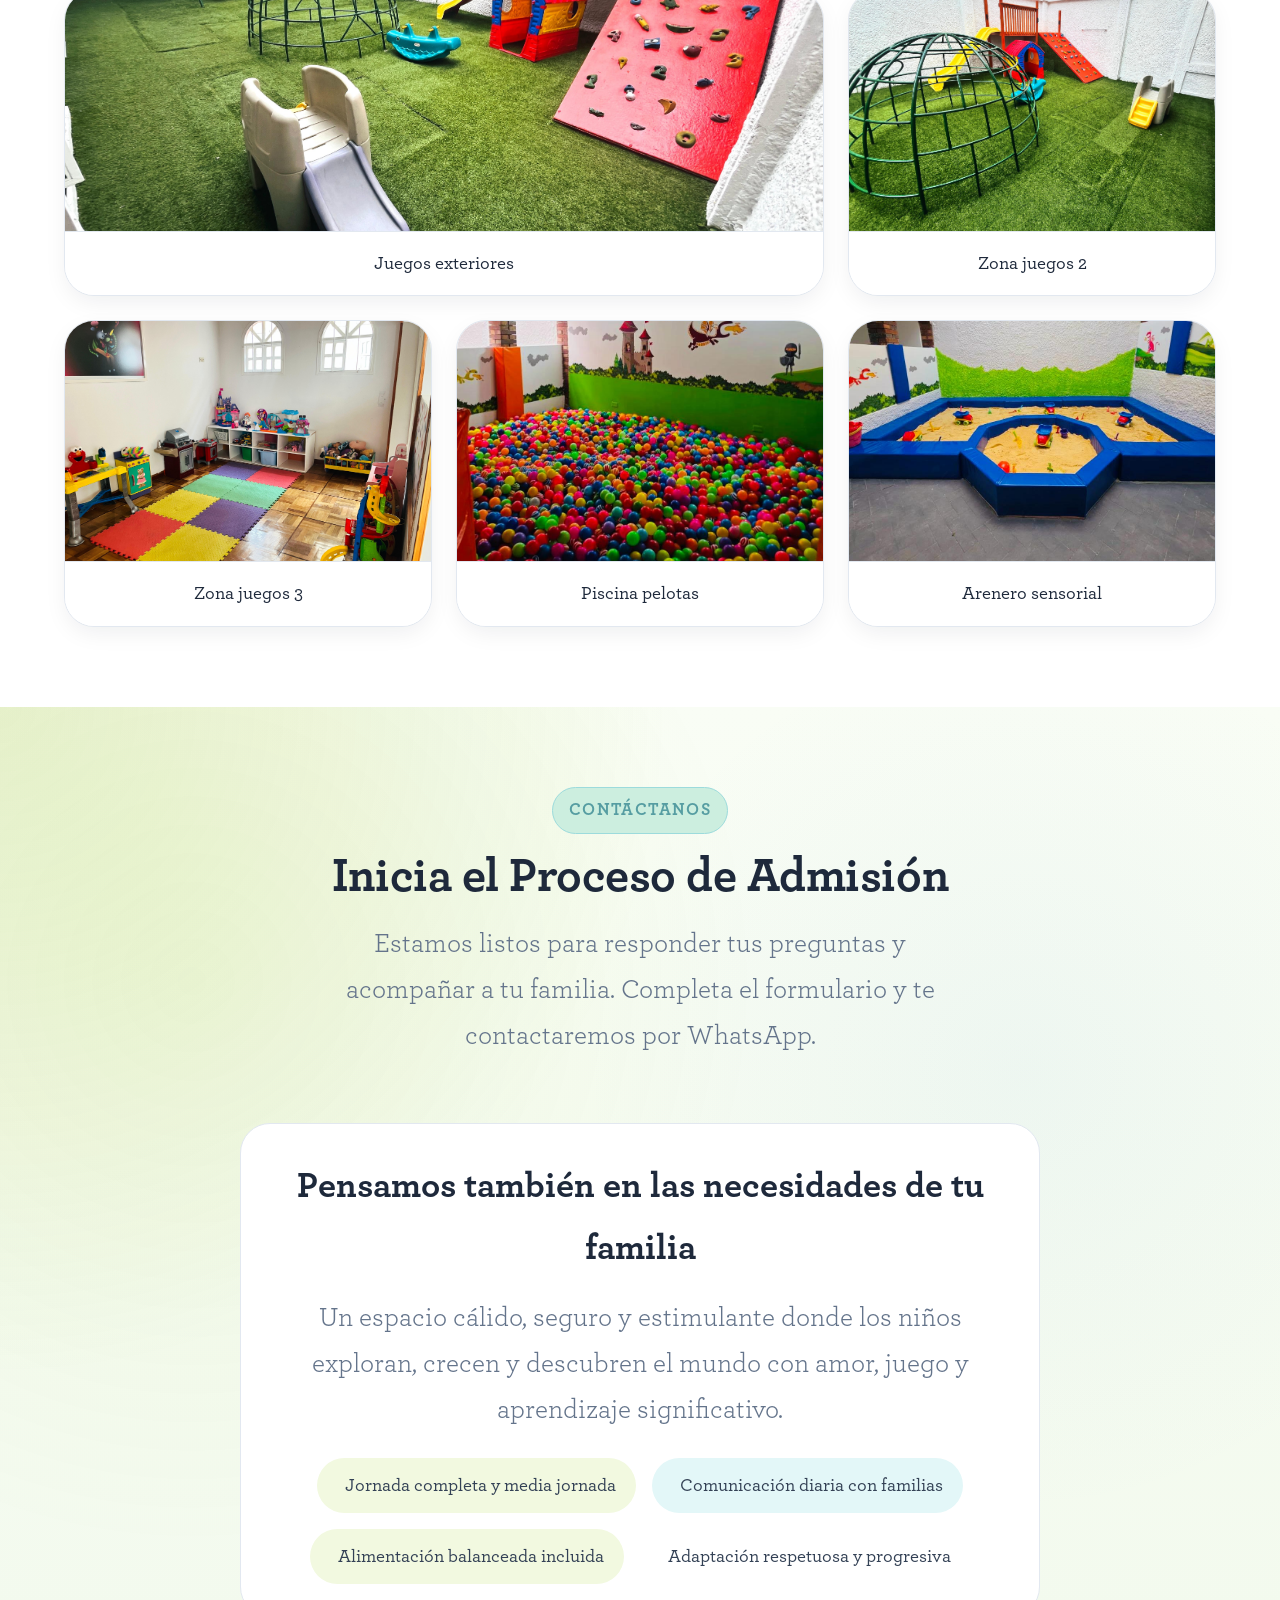
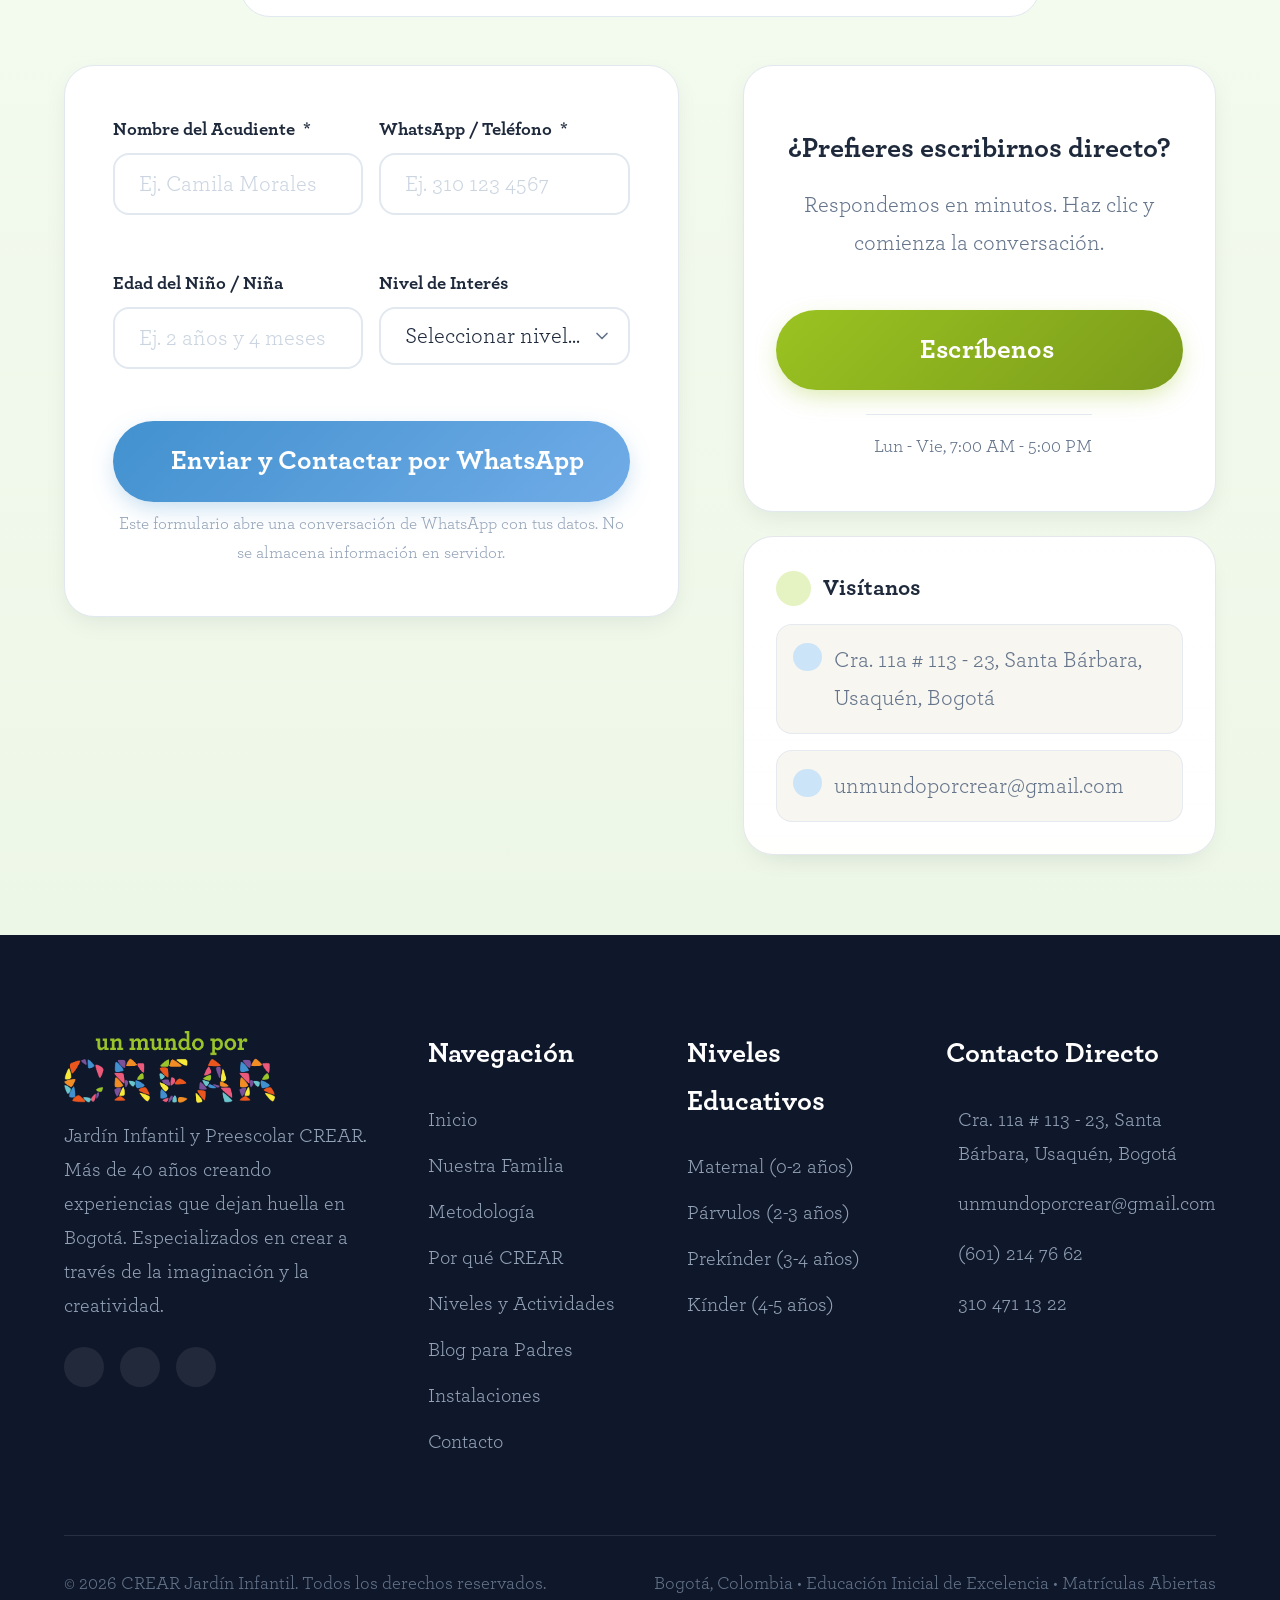
==== commit 6d57c92a: "content: remove redundant facilities intro copy Removed the 'Ambientes Diseñados para Ellos' heading" ====
--- a/index.html
+++ b/index.html
@@ -1168,12 +1168,7 @@
         <div class="facility-gallery-full reveal">
           <h3 style="font-family:var(--font-heading);font-size:var(--text-h3);margin-bottom:var(--space-lg);text-align:center;">Recorrido por nuestros espacios</h3>
 
-          <div class="facility-info facility-info--intro">
-            <h3>Ambientes Diseñados para Ellos</h3>
-            <p>Instalaciones adaptadas con estrictos estándares de seguridad infantil, iluminación natural y zonas para
-              la exploración libre. Aulas amplias, patio con zonas verdes, salón de estimulación temprana y comedor
-              propio.</p>
-          </div>
+          
 
           <!-- Schema.org ImageObject for gallery -->
           <script type="application/ld+json">
@@ -1465,8 +1460,7 @@
 
           <div class="visit-info-small">
             <h4><i class="ph ph-map-pin" aria-hidden="true"></i> Visítanos</h4>
-            <p><i class="ph ph-map-pin-line" aria-hidden="true"></i> Cra. 11a # 113 - 23, Santa Bárbara, Usaquén, Bogotá</p>
-            <p><i class="ph ph-phone" aria-hidden="true"></i> (601) 214 76 62 / 310 471 13 22</p>
+            <p><i class="ph ph-map-pin-line" aria-hidden="true"></i> Cra. 11a # 113 - 23, Santa Bárbara, Usaquén, Bogotá</p>          
             <p><i class="ph ph-envelope" aria-hidden="true"></i> unmundoporcrear@gmail.com</p>
           </div>
         </div>
--- a/css/styles.css
+++ b/css/styles.css
@@ -830,7 +830,7 @@
   display: flex;
   align-items: center;
   padding-top: 100px;
-  padding-bottom: var(--space-4xl);
+  padding-bottom: var(--space-xl);
   position: relative;
   overflow: hidden;
   background-color: #f6fbe9;
@@ -1323,7 +1323,7 @@
   border-radius: var(--radius-2xl);
   overflow: hidden;
   box-shadow: var(--shadow-xl);
-  border: 6px solid var(--color-white);
+  border: none;
   transform: rotate(-1deg);
   transition: transform var(--transition-slow);
 }
@@ -2521,7 +2521,7 @@
   min-height: 420px;
   border-radius: var(--radius-2xl);
   box-shadow: var(--shadow-xl);
-  border: 6px solid var(--color-white);
+  border: none;
   transform: rotate(-1deg);
   transition: transform var(--transition-slow), box-shadow var(--transition-normal);
 }
@@ -2539,7 +2539,10 @@
     grid-template-columns: repeat(1, 1fr);
     grid-template-rows: auto;
     max-width: 400px;
-    margin: 0 auto;
+    width: 100%;
+    justify-self: center;
+    margin: 0;
+    min-width: 0;
   }
   .facility-hero .facility-img-box--large {
     min-height: 320px;
@@ -2661,8 +2664,8 @@
 
 /* ===== Gallery Full Section ===== */
 .facility-gallery-full {
-  margin-top: var(--space-3xl);
-  padding-top: var(--space-2xl);
+  margin-top: 0;
+  padding-top: var(--space-md);
   border-top: 1px solid var(--color-border);
 }
 
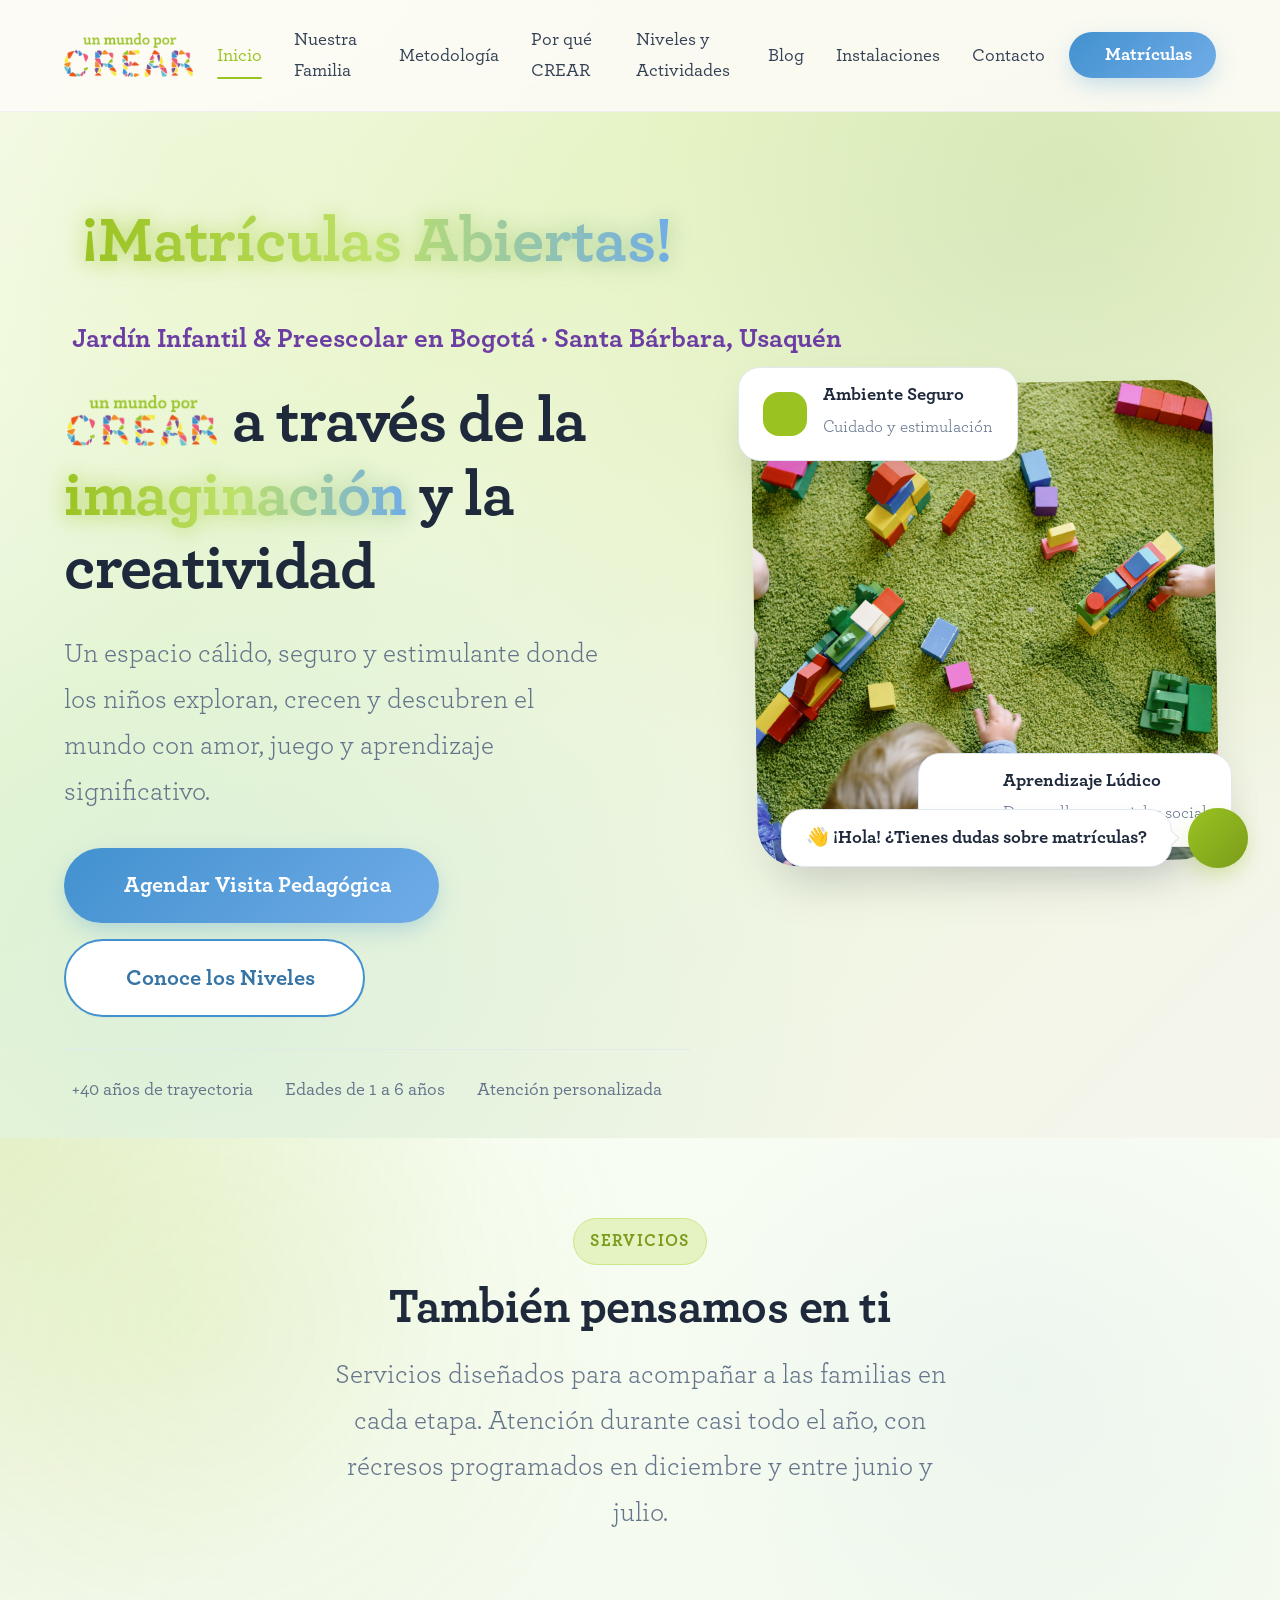
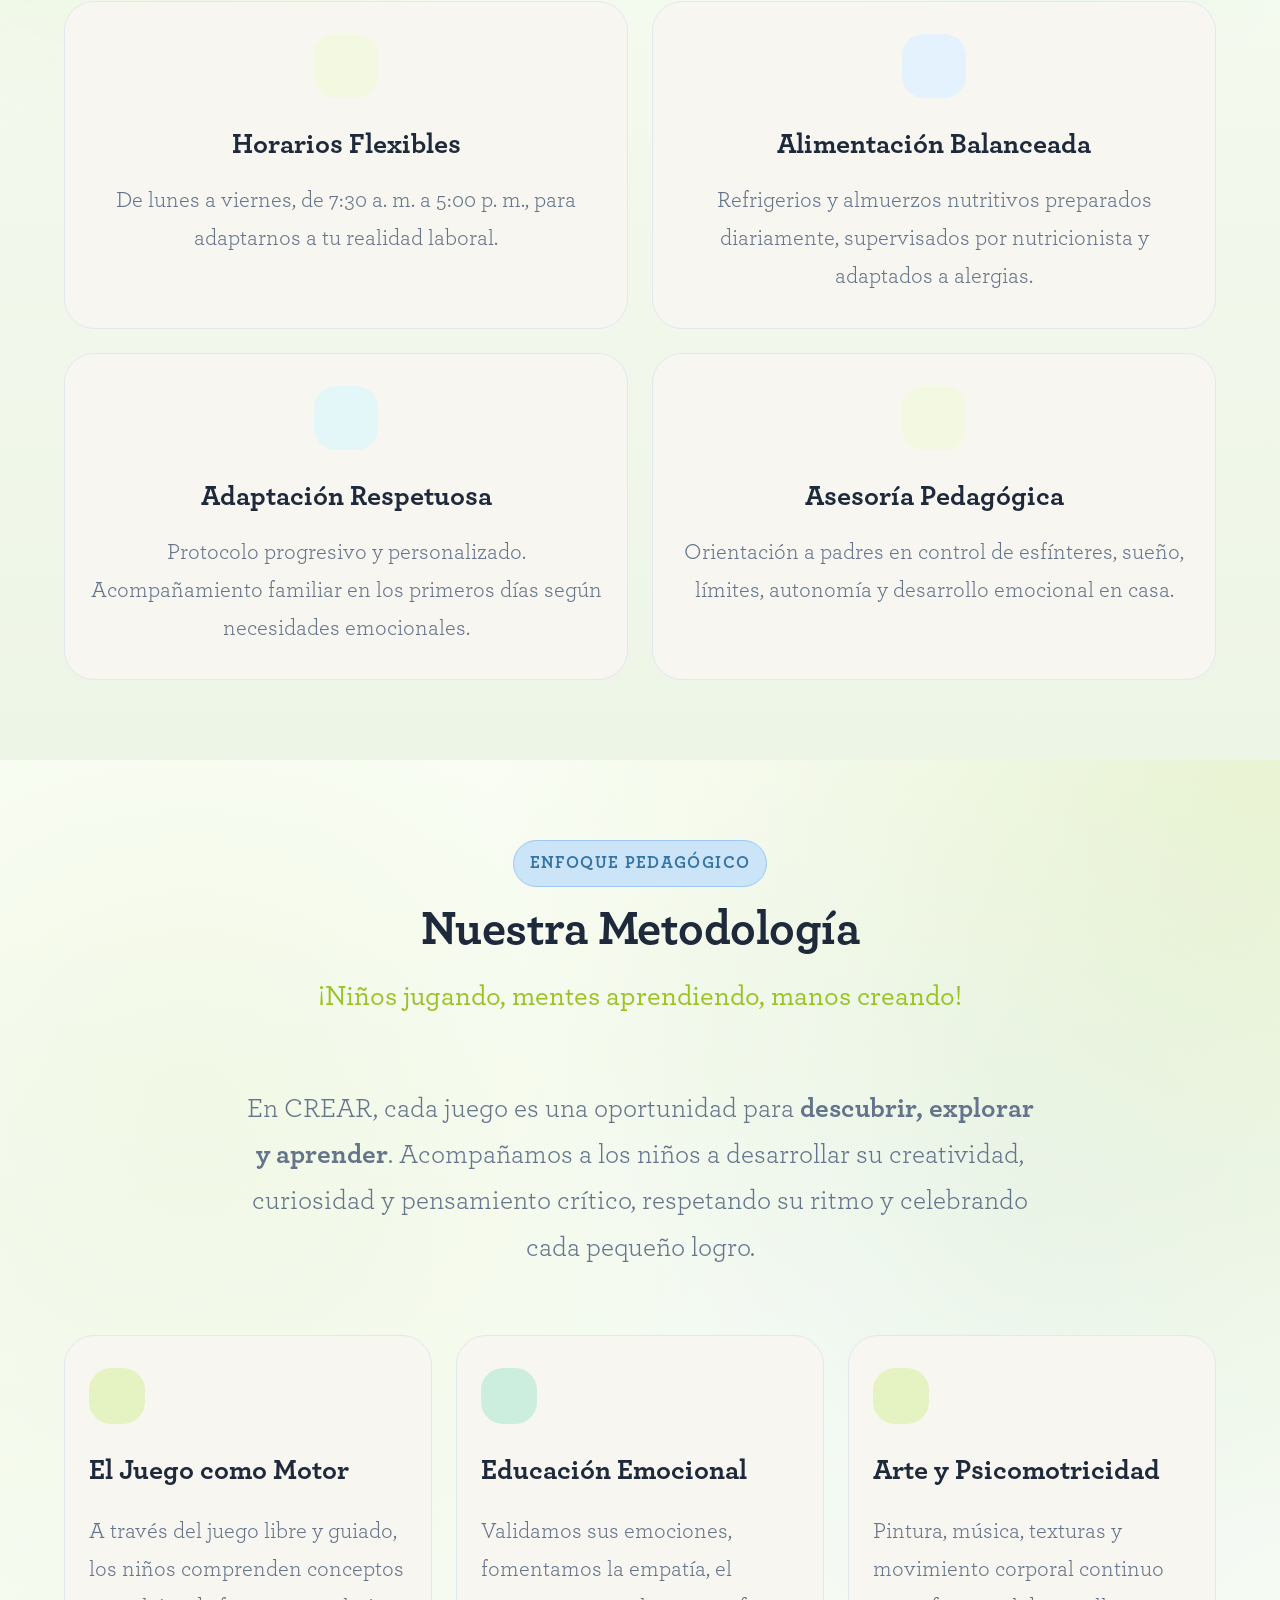
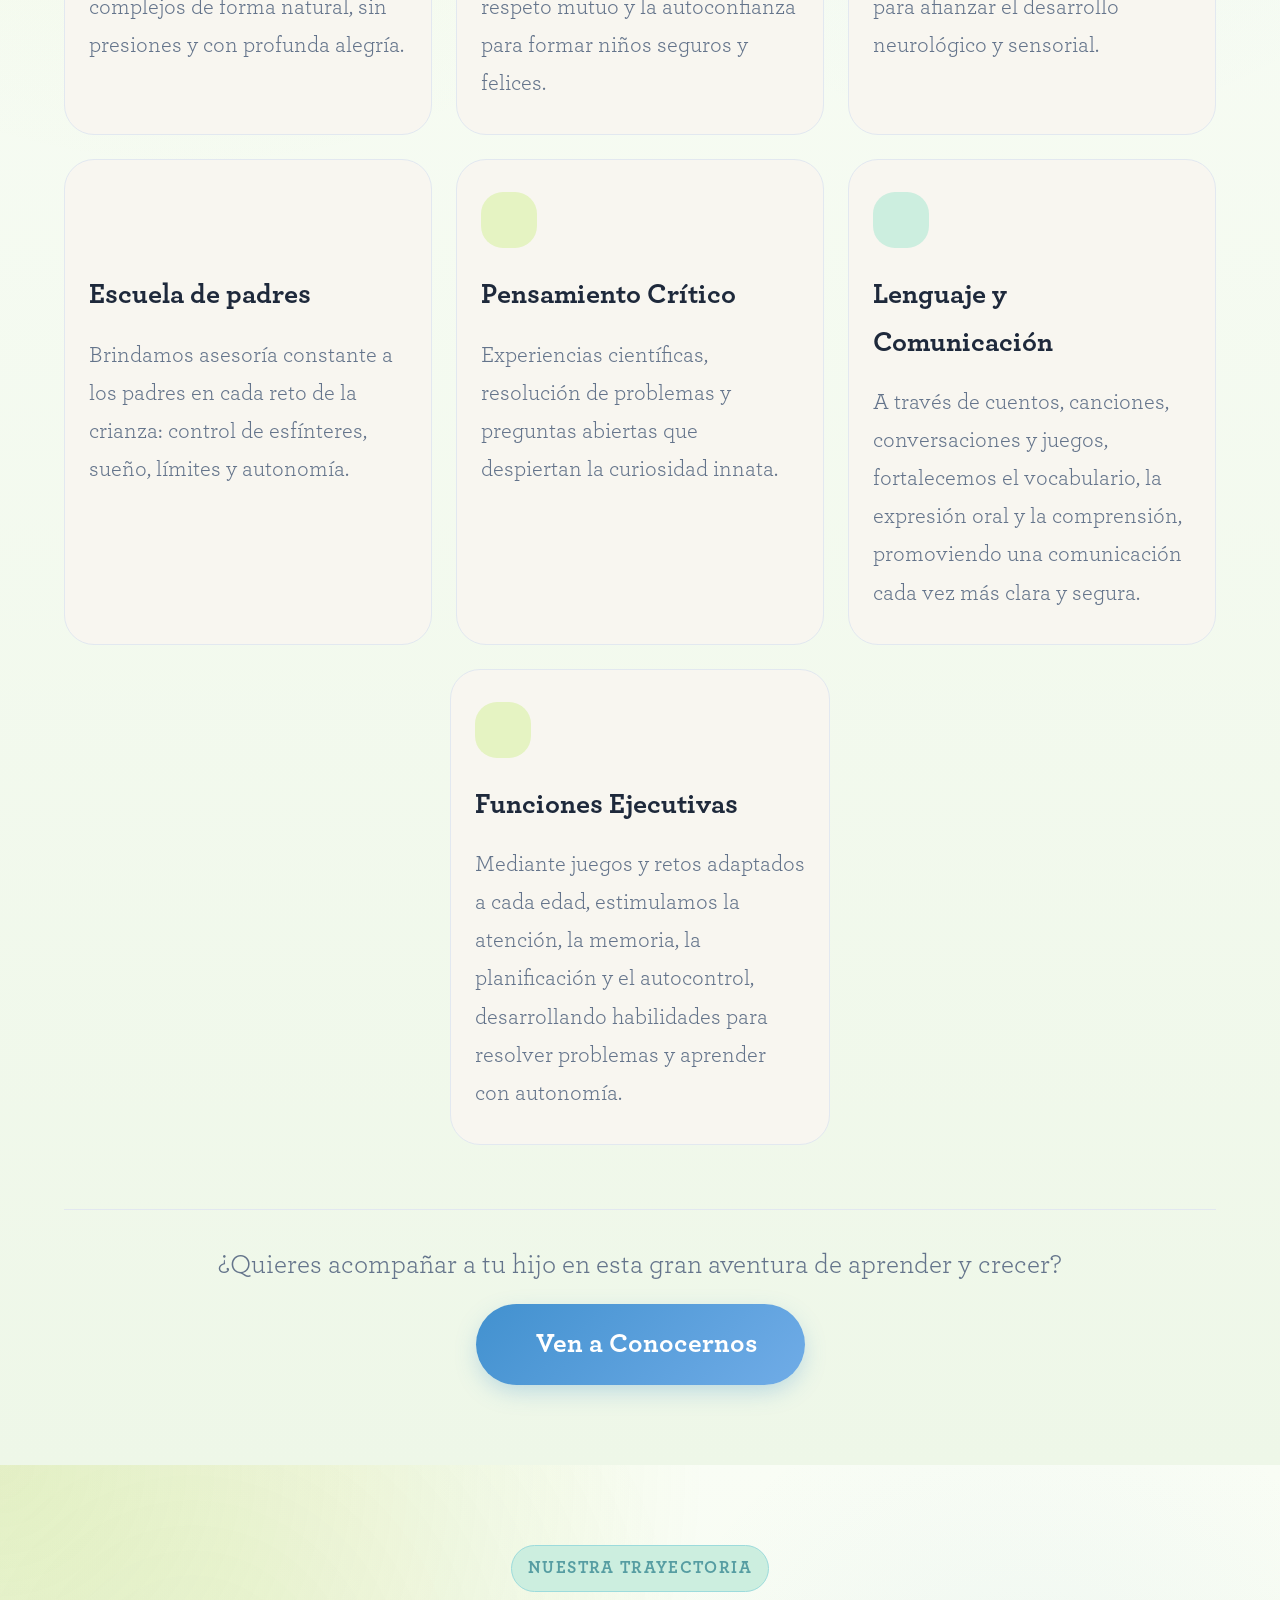
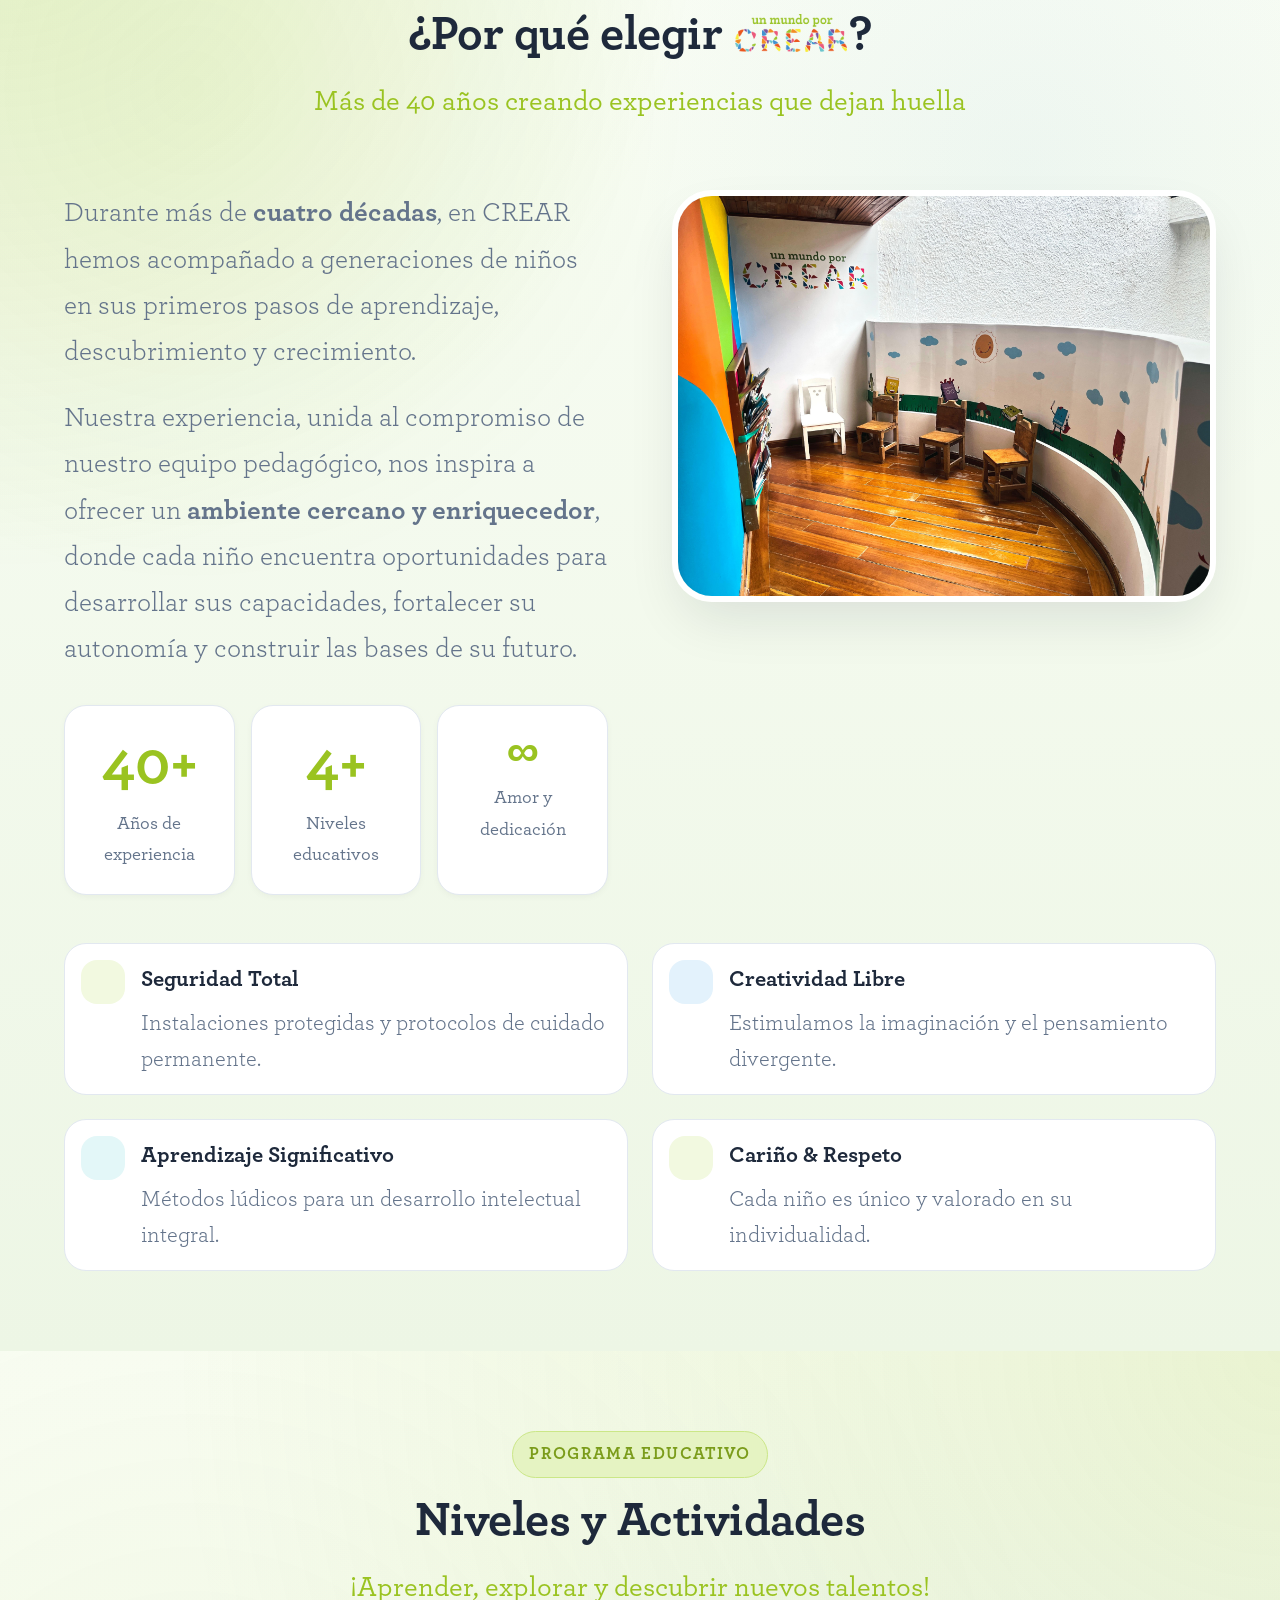
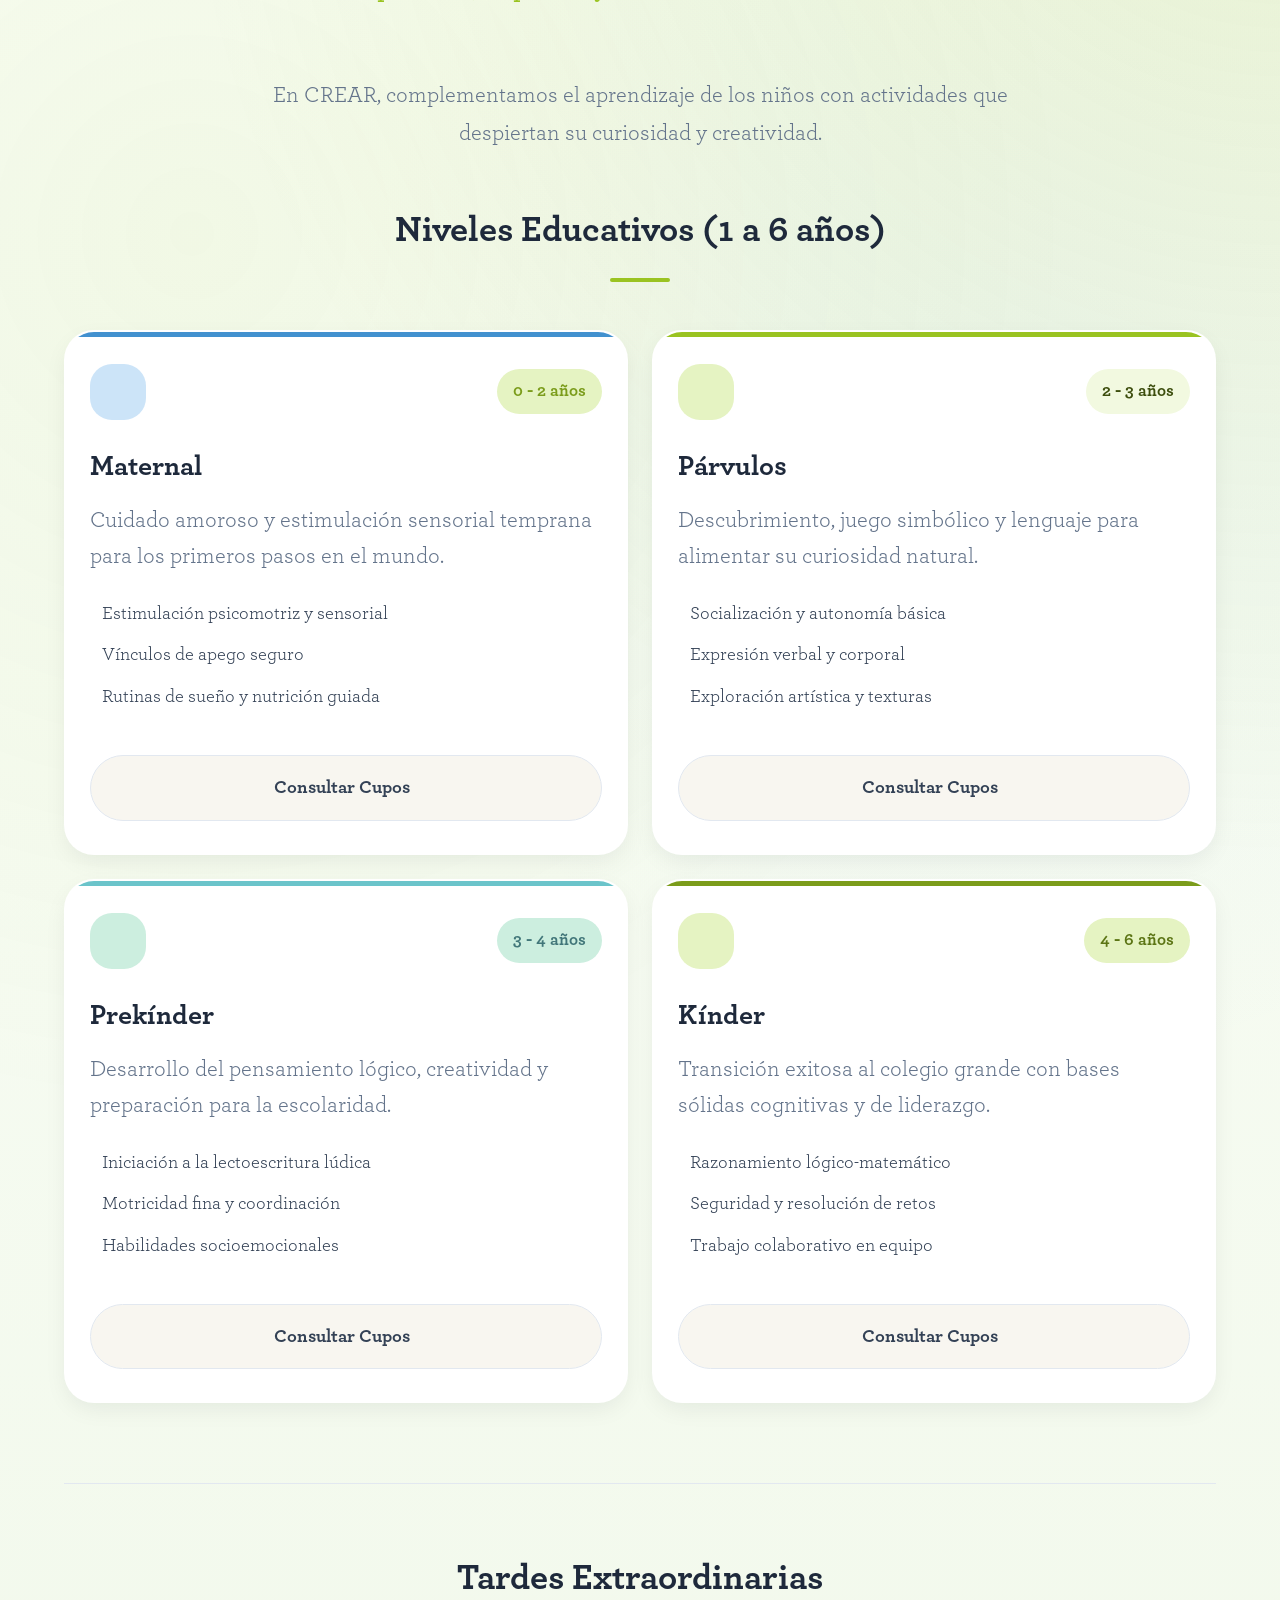
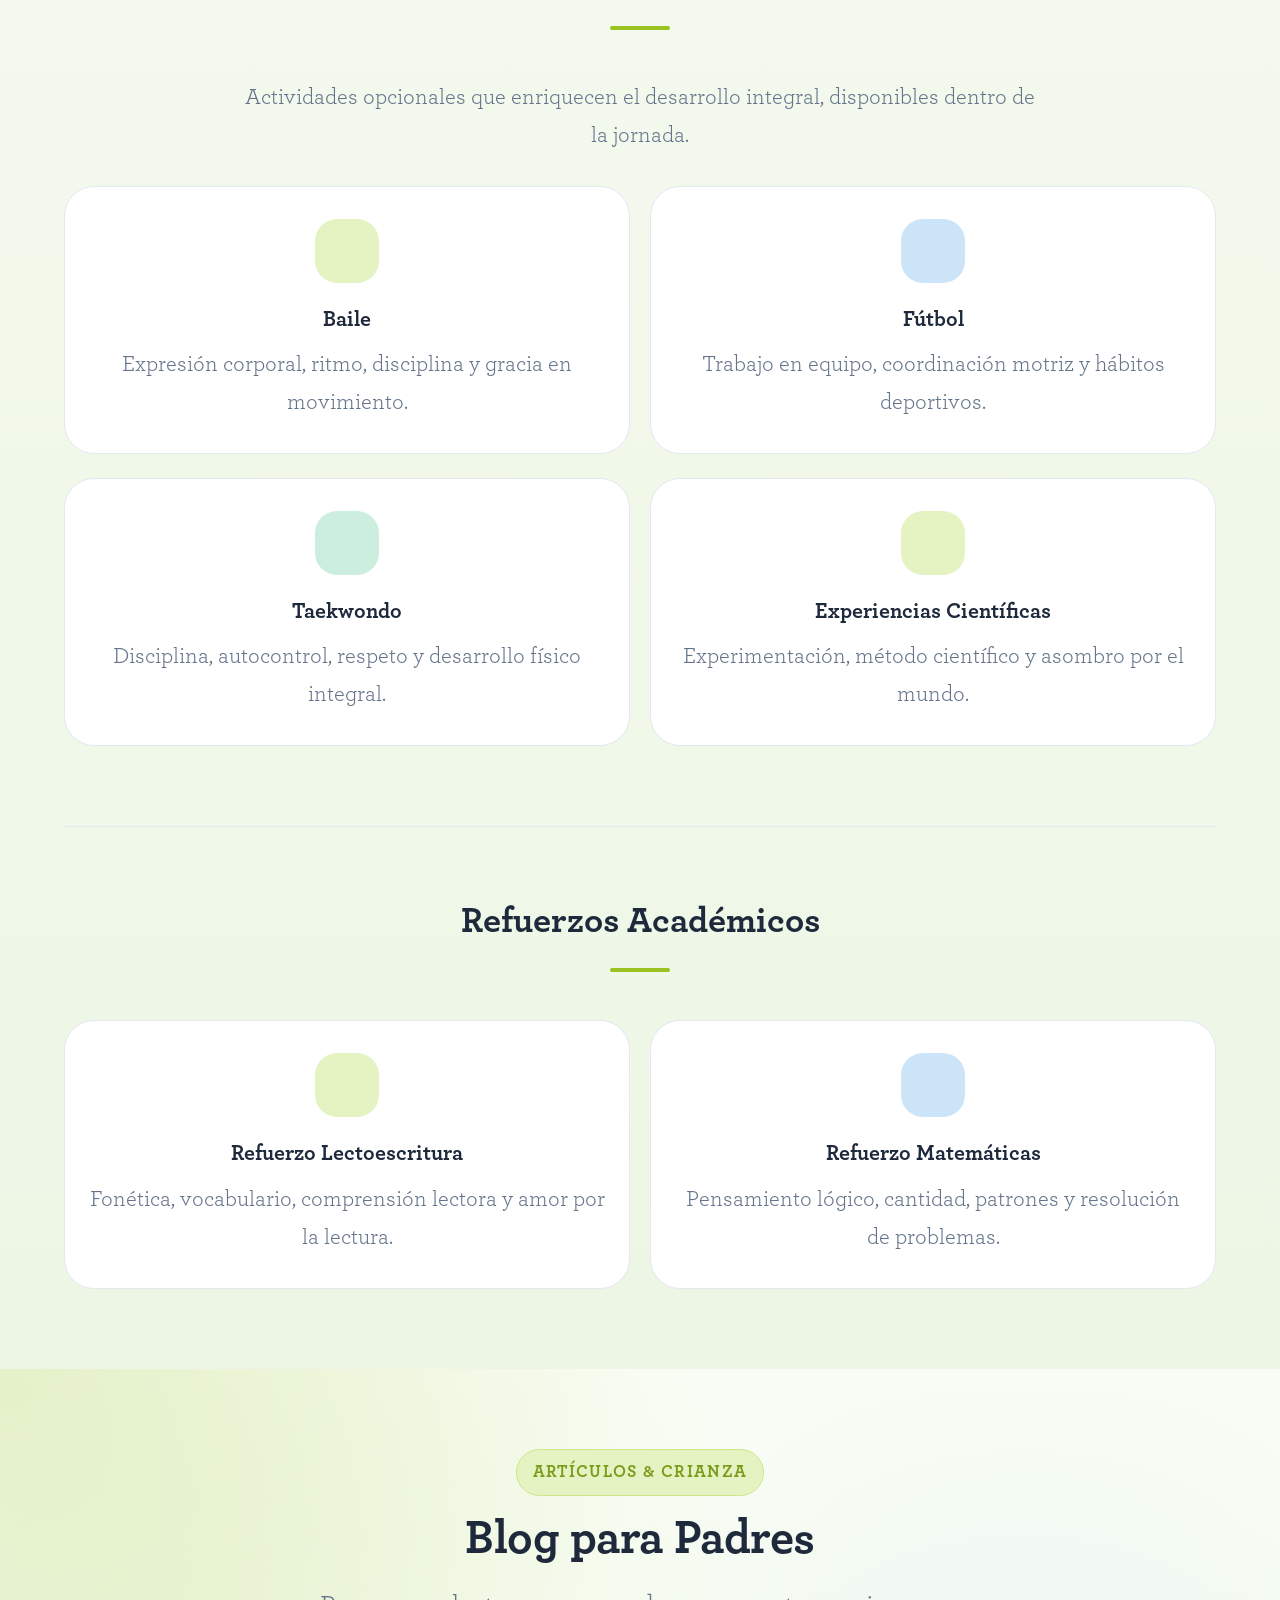
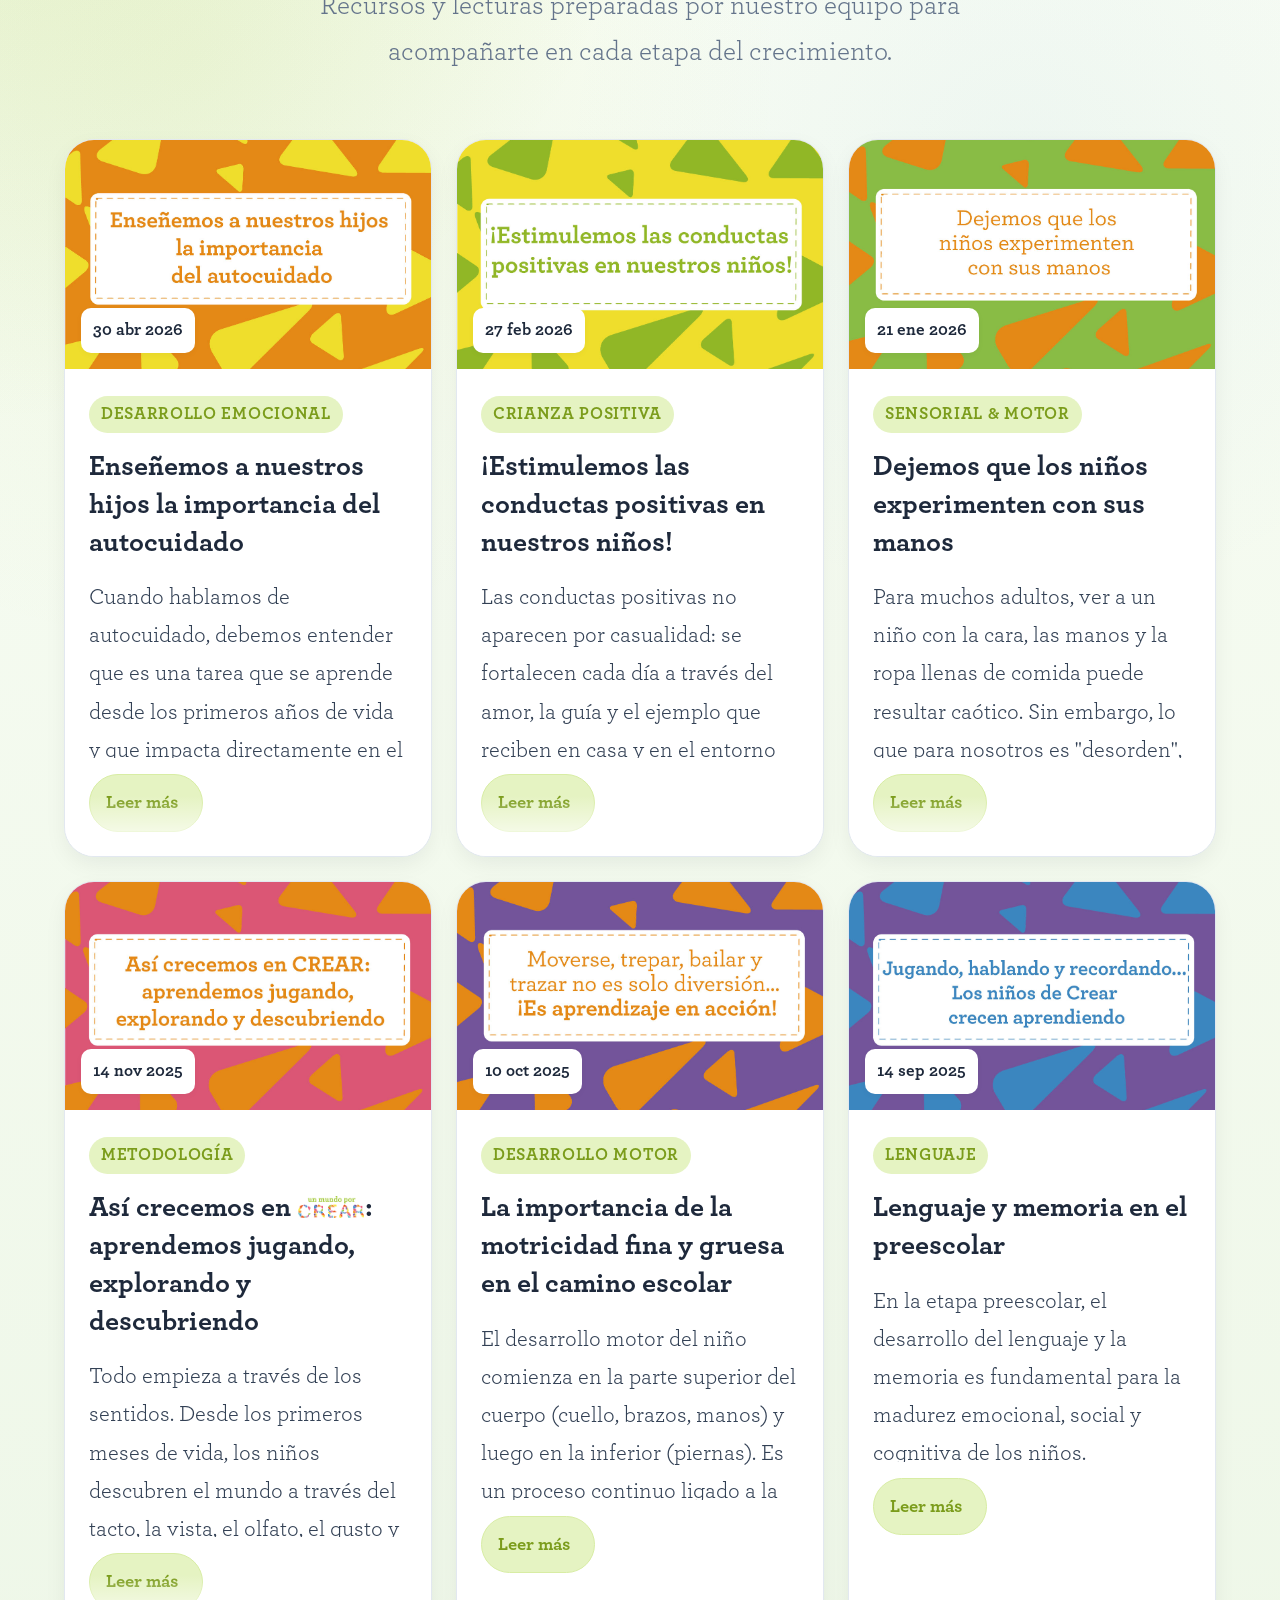
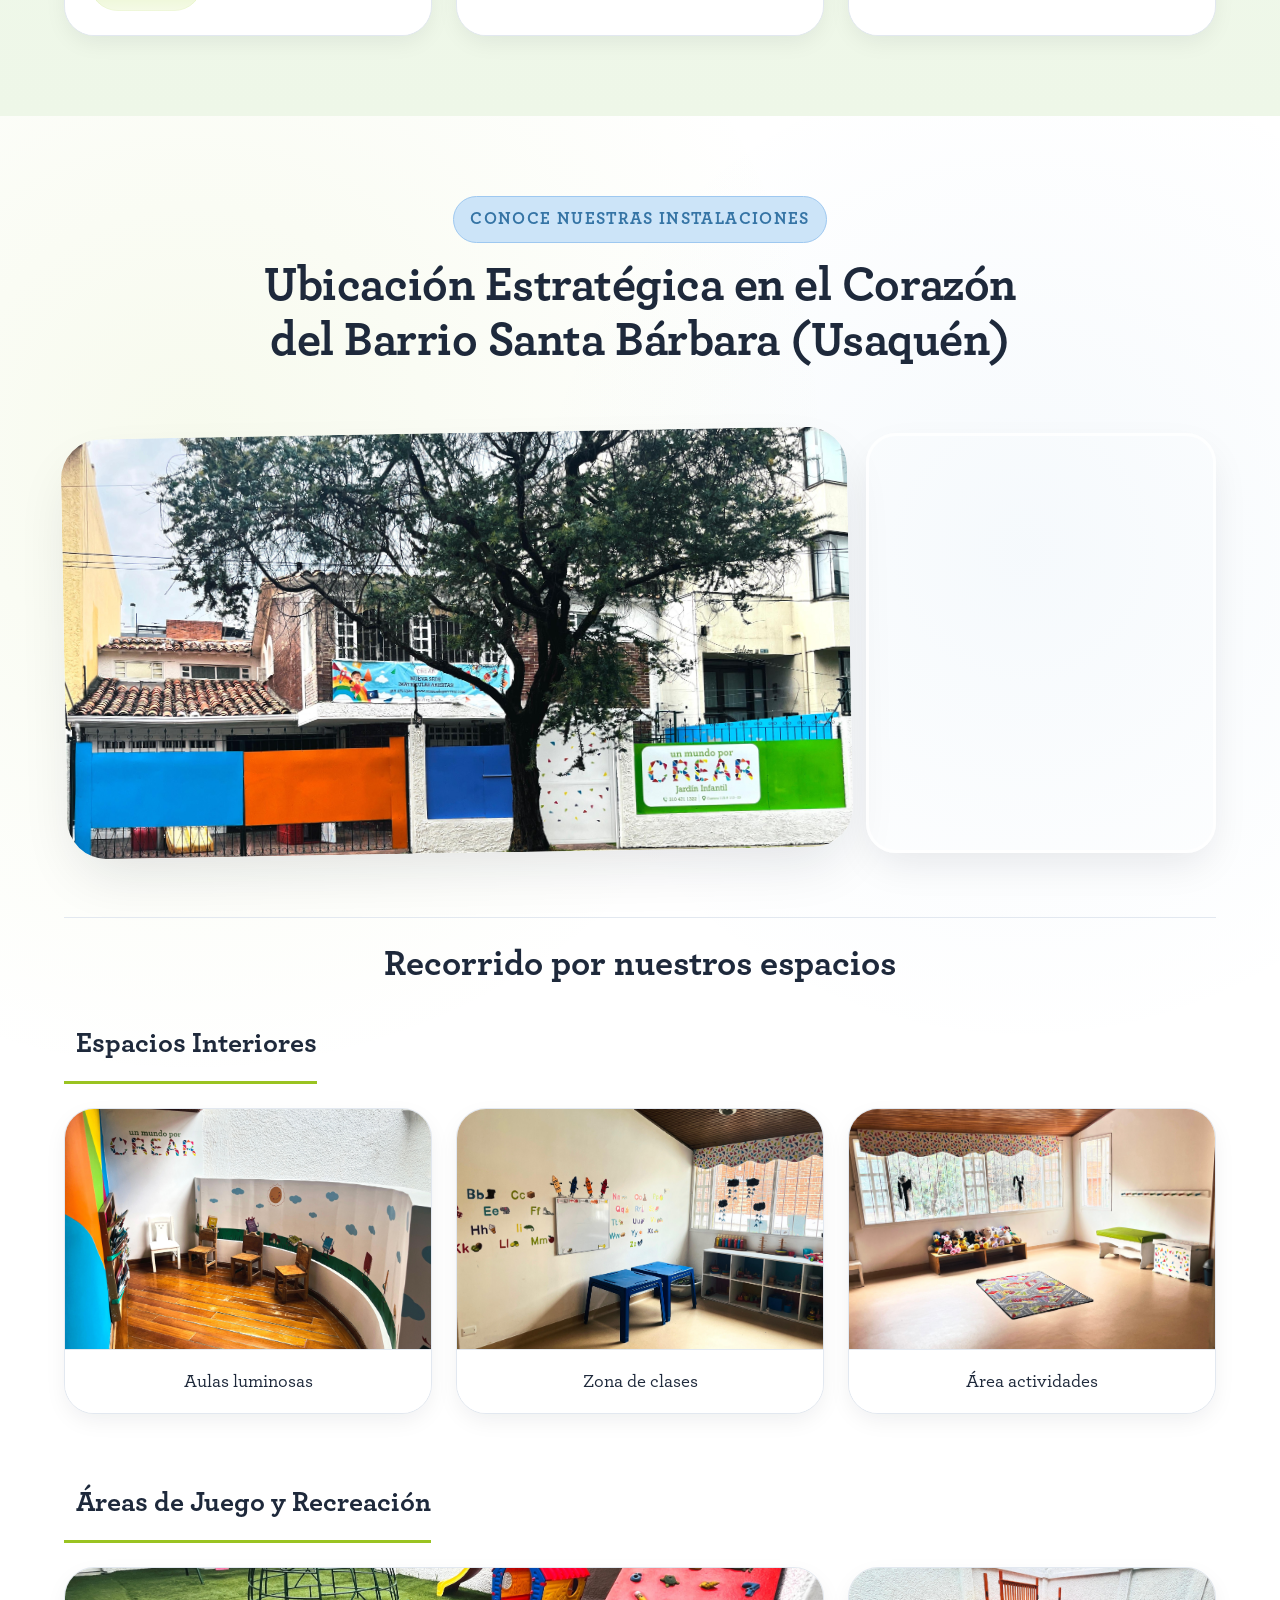
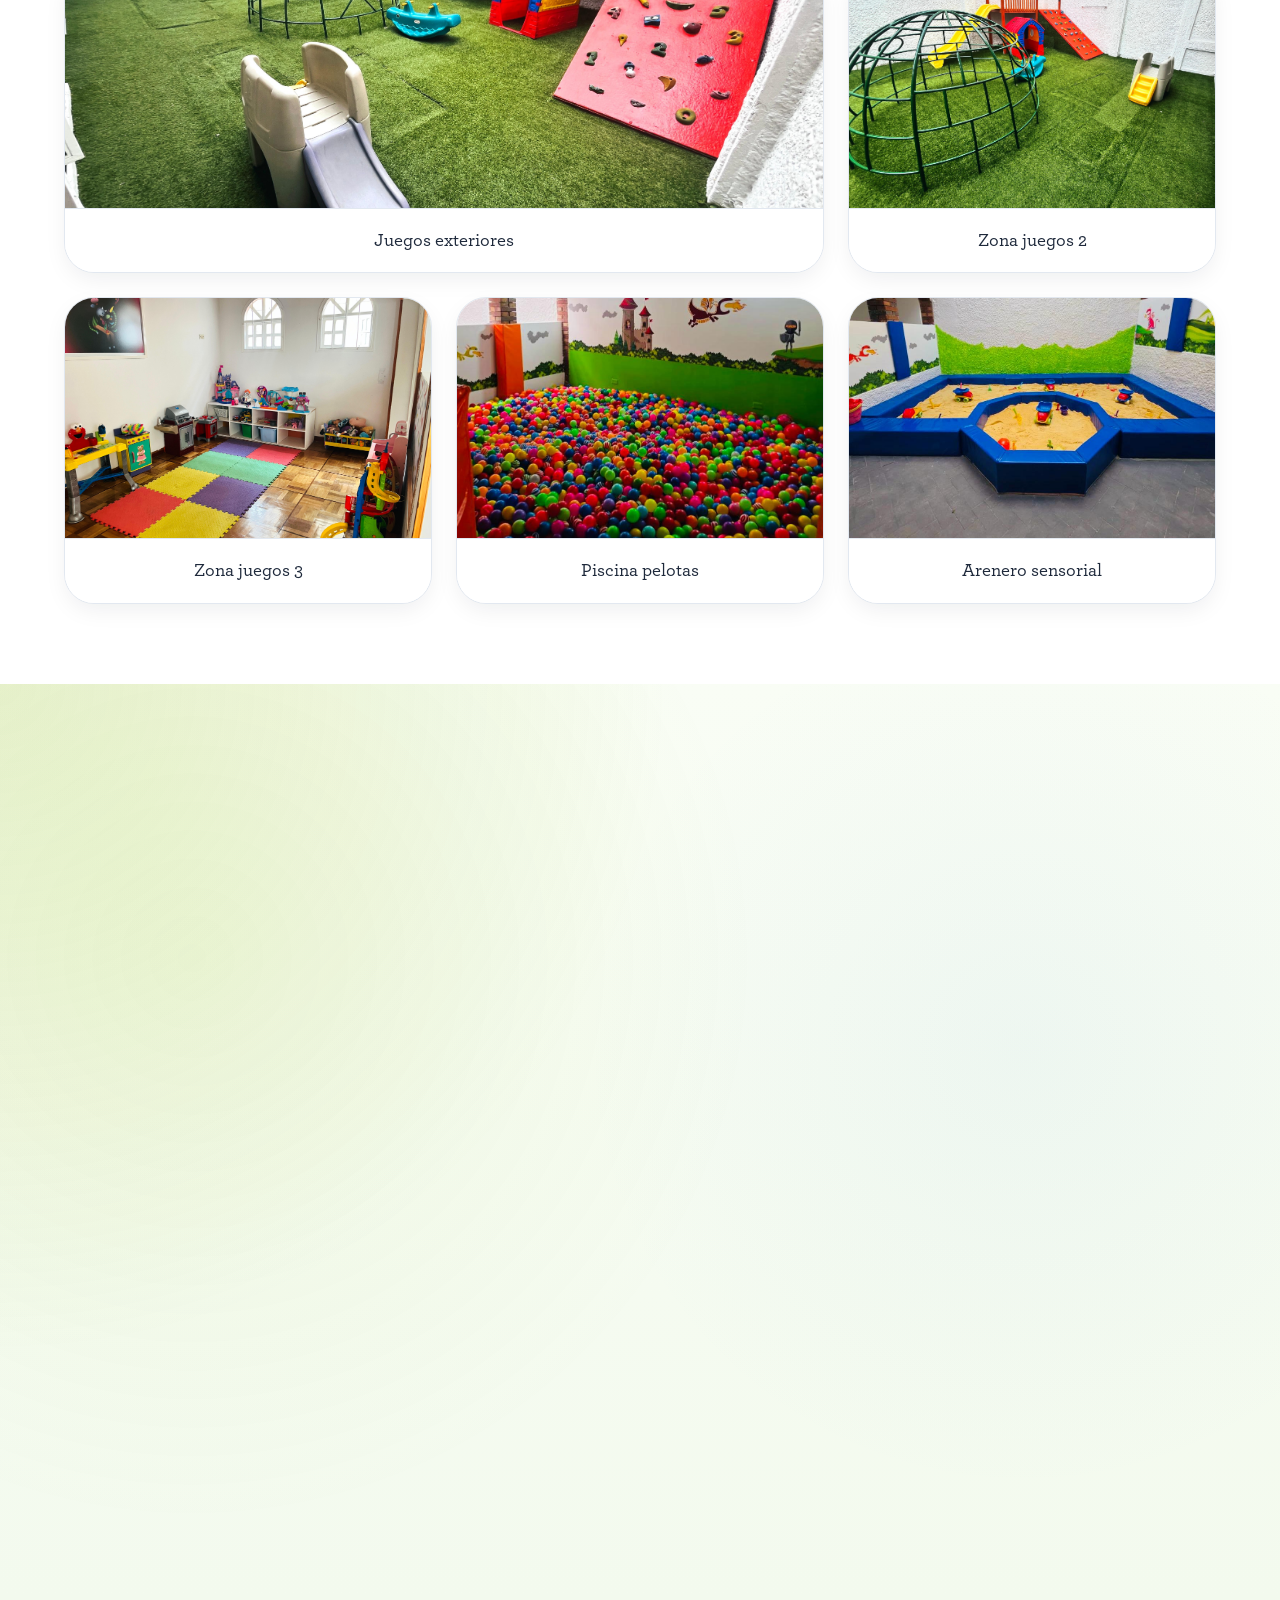
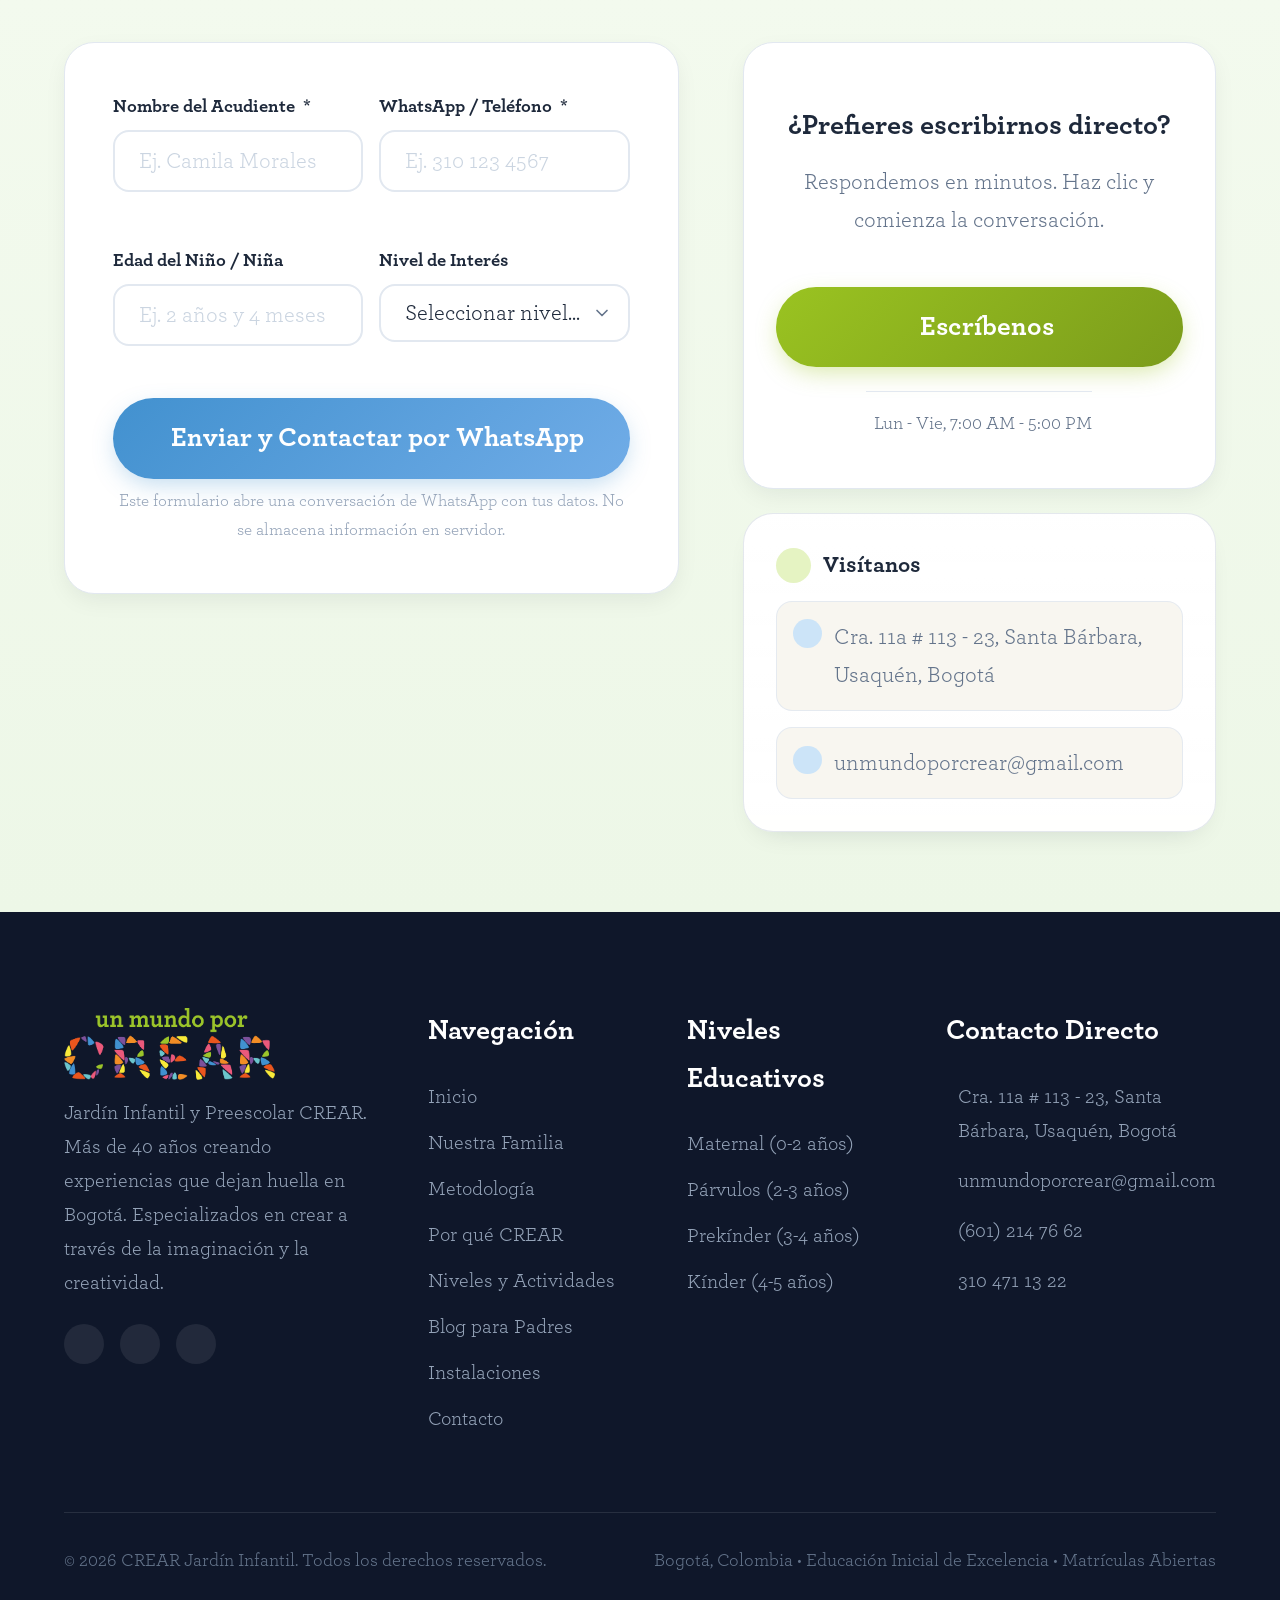
==== commit d70b8124: "fix: menu movil y breadcrumbs para produccion Menu hamburguesa: - El menu centrado se desbordaba en " ====
--- a/index.html
+++ b/index.html
@@ -97,68 +97,6 @@
             "opens": "07:00",
             "closes": "17:00"
           }
-        },
-        {
-          "@type": "BreadcrumbList",
-          "@id": "https://www.unmundoporcrear.com/#breadcrumb",
-          "itemListElement": [
-            {
-              "@type": "ListItem",
-              "position": 1,
-              "name": "Inicio",
-              "item": "https://www.unmundoporcrear.com/"
-            },
-            {
-              "@type": "ListItem",
-              "position": 2,
-              "name": "Niveles y Actividades",
-              "item": "https://www.unmundoporcrear.com/#niveles"
-            },
-            {
-              "@type": "ListItem",
-              "position": 3,
-              "name": "Contacto",
-              "item": "https://www.unmundoporcrear.com/#contacto"
-            }
-          ]
-        },
-        {
-          "@type": "FAQPage",
-          "@id": "https://www.unmundoporcrear.com/#faq",
-          "mainEntity": [
-            {
-              "@type": "Question",
-              "name": "¿Qué edades atiende el Jardín Infantil CREAR?",
-              "acceptedAnswer": {
-                "@type": "Answer",
-                "text": "Atendemos niños y niñas de 1 a 6 años, con niveles de Maternal (0-2 años), Párvulos (2-3 años), Prekínder (3-4 años) y Kínder (4-5 años)."
-              }
-            },
-            {
-              "@type": "Question",
-              "name": "¿Dónde queda el jardín infantil CREAR?",
-              "acceptedAnswer": {
-                "@type": "Answer",
-                "text": "Quedamos en Carrera 11a # 113 - 23, Barrio Santa Bárbara, Usaquén, Bogotá, Colombia."
-              }
-            },
-            {
-              "@type": "Question",
-              "name": "¿Cuál es el horario de atención?",
-              "acceptedAnswer": {
-                "@type": "Answer",
-                "text": "Atendemos de lunes a viernes, de 7:00 a. m. a 5:00 p. m."
-              }
-            },
-            {
-              "@type": "Question",
-              "name": "¿Cómo puedo agendar una visita o matricular a mi hijo?",
-              "acceptedAnswer": {
-                "@type": "Answer",
-                "text": "Puedes escribirnos por WhatsApp al 310 471 13 22 o completar el formulario de contacto en nuestra web. Te responderemos por WhatsApp."
-              }
-            }
-          ]
         }
       ]
     }
@@ -237,17 +175,6 @@
       Matrículas
     </a>
   </div>
-
-  <!-- BREADCRUMBS -->
-  <nav class="breadcrumb-nav" aria-label="Ruta de navegación">
-    <div class="container">
-      <ol class="breadcrumb-list">
-        <li class="breadcrumb-item"><a href="#inicio">Inicio</a></li>
-        <li class="breadcrumb-item"><a href="#niveles">Niveles y Actividades</a></li>
-        <li class="breadcrumb-item" aria-current="page">Contacto</li>
-      </ol>
-    </div>
-  </nav>
 
   <main>
 
--- a/css/styles.css
+++ b/css/styles.css
@@ -307,6 +307,7 @@
   scroll-behavior: smooth;
   font-size: 16px;
   -webkit-text-size-adjust: 100%;
+  scroll-padding-top: 120px;
 }
 
 @media (prefers-reduced-motion: reduce) {
@@ -790,9 +791,13 @@
   flex-direction: column;
   align-items: center;
   justify-content: center;
+  justify-content: safe center;
   gap: var(--space-xl);
   padding: var(--gutter);
   padding-top: 88px;
+  overflow-y: auto;
+  overscroll-behavior: contain;
+  -webkit-overflow-scrolling: touch;
   opacity: 0;
   pointer-events: none;
   transition: opacity var(--transition-normal);
@@ -820,6 +825,30 @@
   margin-top: var(--space-lg);
   width: 100%;
   max-width: 300px;
+  font-family: var(--font-heading);
+  font-size: var(--text-body);
+  font-weight: var(--font-weight-bold);
+  color: var(--color-white);
+}
+
+/* En pantallas bajas (teléfonos pequeños o teclado abierto) el menú
+   centrado se desbordaba por arriba y por abajo: el primer enlace
+   quedaba debajo del navbar y el botón "Matrículas" era inalcanzable */
+@media (max-height: 760px) {
+  .mobile-menu {
+    gap: var(--space-md);
+    padding-top: 76px;
+    padding-bottom: var(--space-lg);
+  }
+
+  .mobile-menu a {
+    font-size: var(--text-h4);
+  }
+
+  .mobile-menu .btn {
+    margin-top: var(--space-md);
+    font-size: var(--text-body-sm);
+  }
 }
 
 /* ========================================
@@ -829,7 +858,7 @@
   min-height: 90vh;
   display: flex;
   align-items: center;
-  padding-top: 100px;
+  padding-top: 140px;
   padding-bottom: var(--space-xl);
   position: relative;
   overflow: hidden;
@@ -4965,48 +4994,6 @@
 }
 
 /* ========================================
-   BREADCRUMBS
-   ======================================== */
-.breadcrumb-nav {
-  background: var(--color-surface);
-  border-bottom: 1px solid var(--color-border);
-  padding: var(--space-sm) 0;
-}
-
-.breadcrumb-list {
-  display: flex;
-  flex-wrap: wrap;
-  gap: var(--space-xs);
-  list-style: none;
-  margin: 0;
-  padding: 0;
-  align-items: center;
-}
-
-.breadcrumb-item {
-  display: flex;
-  align-items: center;
-  font-size: var(--text-sm);
-  color: var(--text-muted);
-}
-
-.breadcrumb-item a {
-  color: var(--color-primary-600);
-  text-decoration: none;
-  transition: color var(--transition-fast);
-}
-
-.breadcrumb-item a:hover {
-  color: var(--color-primary-700);
-  text-decoration: underline;
-}
-
-.breadcrumb-item[aria-current="page"] {
-  color: var(--color-text-900);
-  font-weight: var(--font-weight-semibold);
-}
-
-/* ========================================
    MAIN
    ======================================== */
 main {
@@ -5014,76 +5001,5 @@
 }
 
 /* ========================================
-   FAQ - PREGUNTAS FRECUENTES (SEO/GEO)
+   END OF STYLESHEET
    ======================================== */
-.faq {
-  background: var(--color-white);
-}
-
-.faq-grid {
-  display: grid;
-  grid-template-columns: repeat(auto-fit, minmax(280px, 1fr));
-  gap: var(--space-lg);
-}
-
-.faq-item {
-  background: var(--color-surface);
-  border: 1px solid var(--color-border);
-  border-radius: var(--radius-xl);
-  padding: var(--space-lg);
-  transition: all var(--transition-normal);
-}
-
-.faq-item:hover {
-  border-color: var(--color-primary-200);
-  box-shadow: var(--shadow-sm);
-}
-
-.faq-question {
-  font-family: var(--font-heading);
-  font-size: var(--text-h3);
-  font-weight: var(--font-weight-bold);
-  color: var(--color-text-900);
-  margin: 0 0 var(--space-sm) 0;
-  cursor: pointer;
-  line-height: 1.4;
-}
-
-.faq-answer {
-  color: var(--color-text-500);
-  font-size: var(--text-body);
-  line-height: var(--line-height-relaxed);
-  margin: 0;
-}
-
-.faq-answer p {
-  margin: 0;
-}
-
-@media (max-width: 768px) {
-  .faq-grid {
-    grid-template-columns: 1fr;
-    gap: var(--space-md);
-  }
-
-  .faq-item {
-    padding: var(--space-md);
-  }
-}
-
-@media (max-width: 480px) {
-  .breadcrumb-list {
-    gap: var(--space-xs);
-    overflow-x: auto;
-    padding-bottom: var(--space-xs);
-  }
-
-  .breadcrumb-item {
-    flex-shrink: 0;
-    white-space: nowrap;
-  }
-}
-
-/* ========================================
-   END OF STYLESHEET
-   ======================================== */
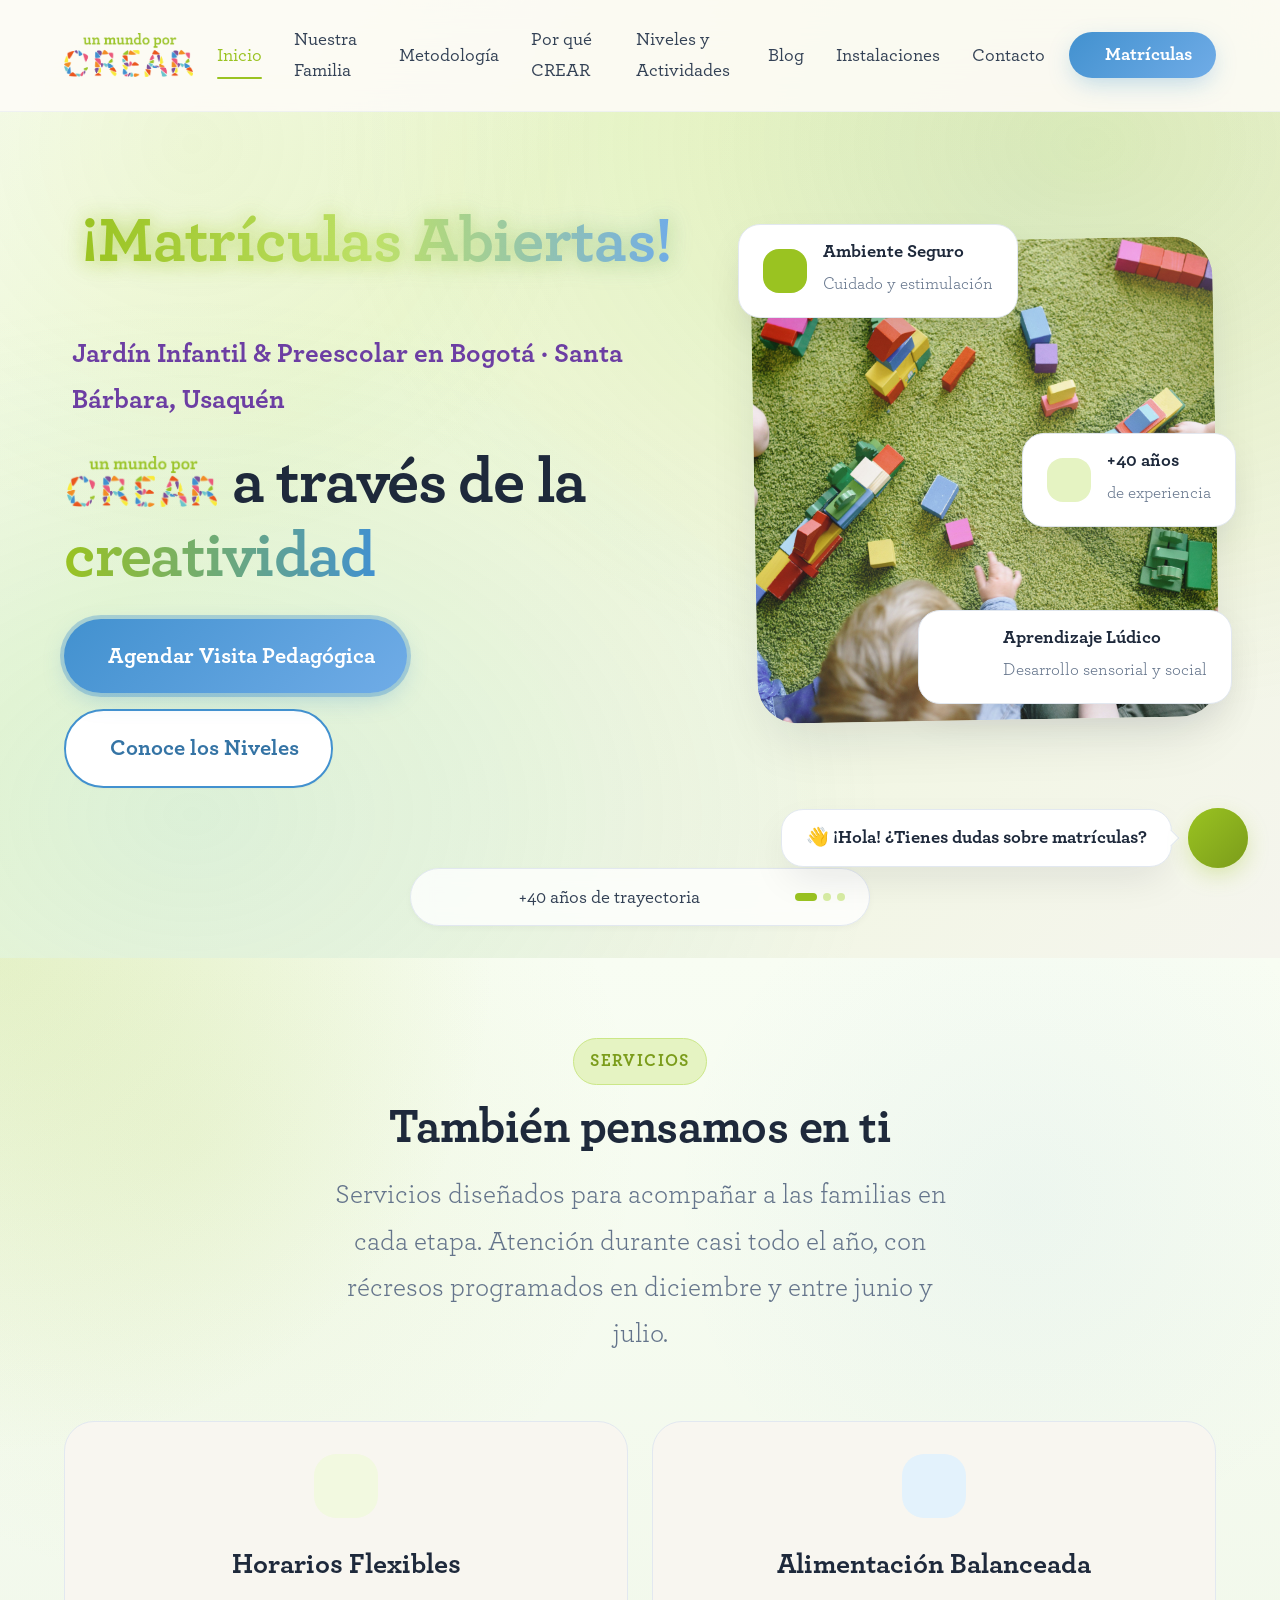
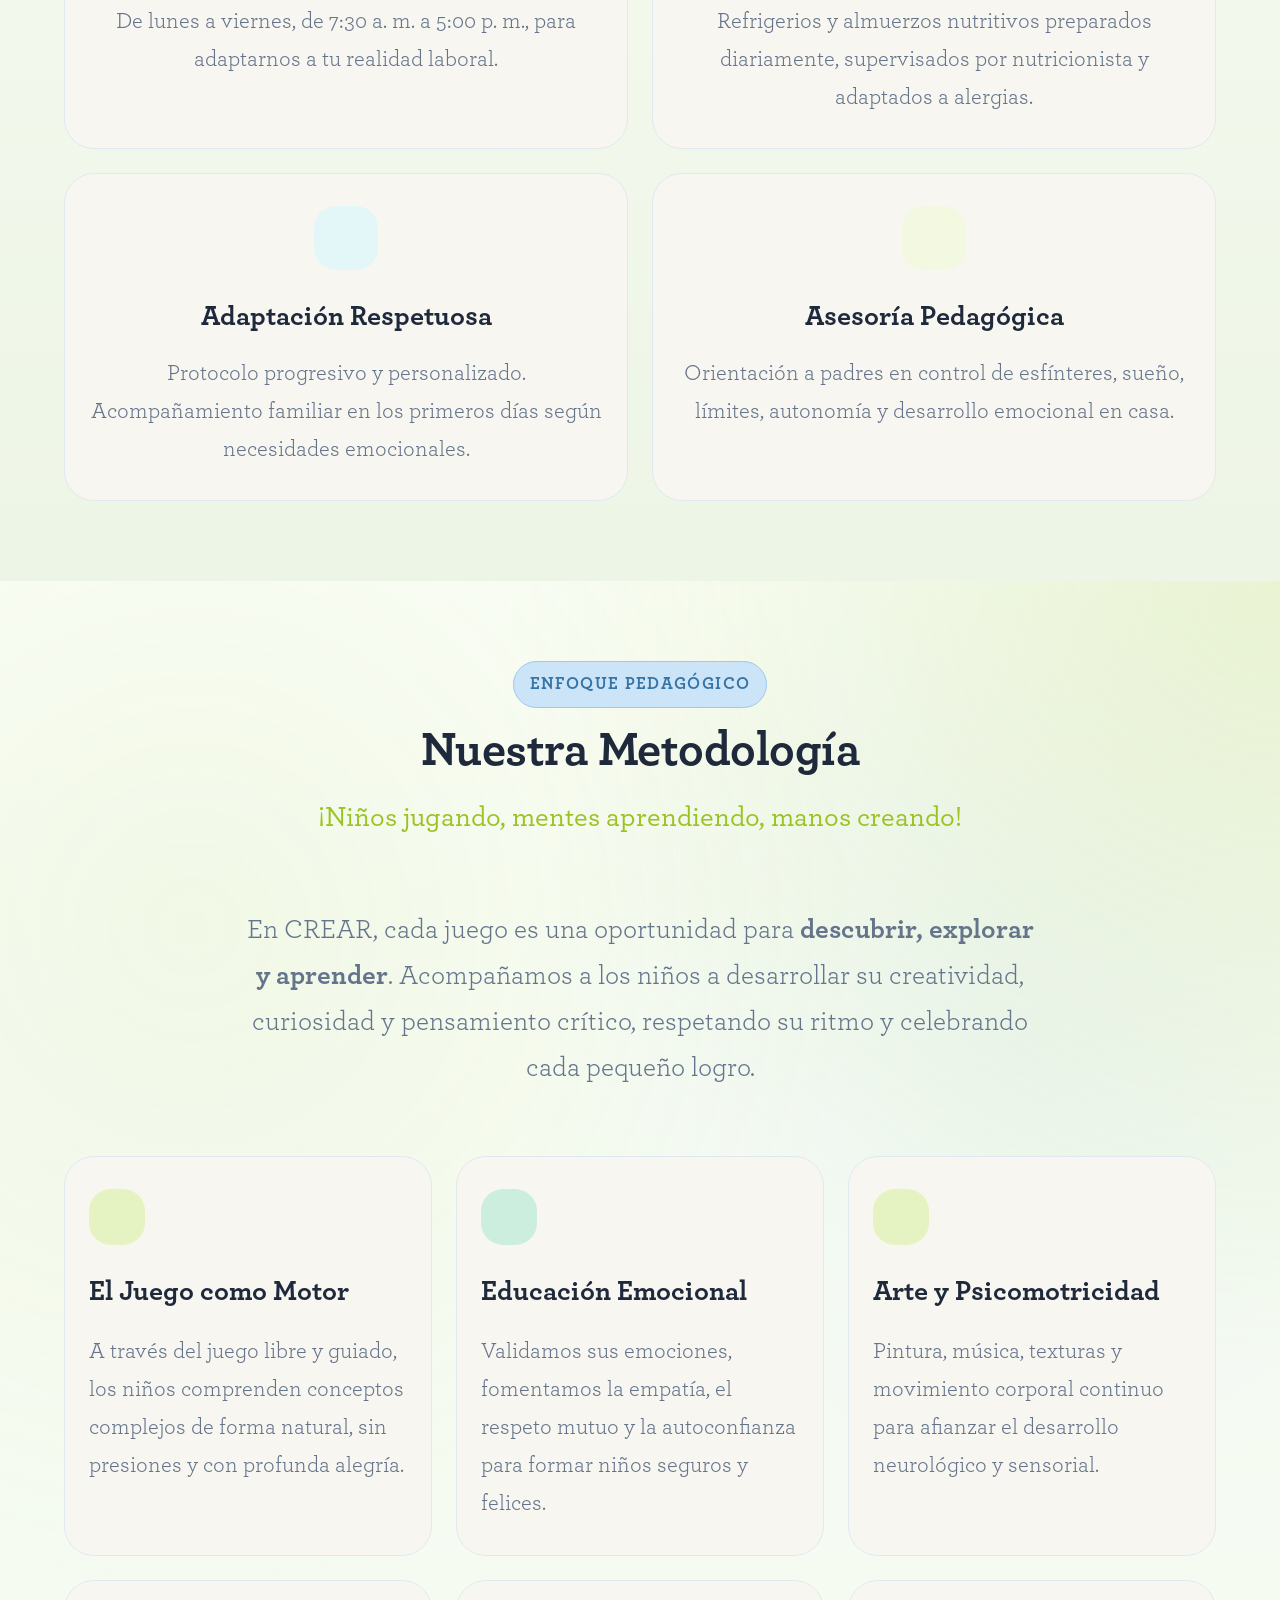
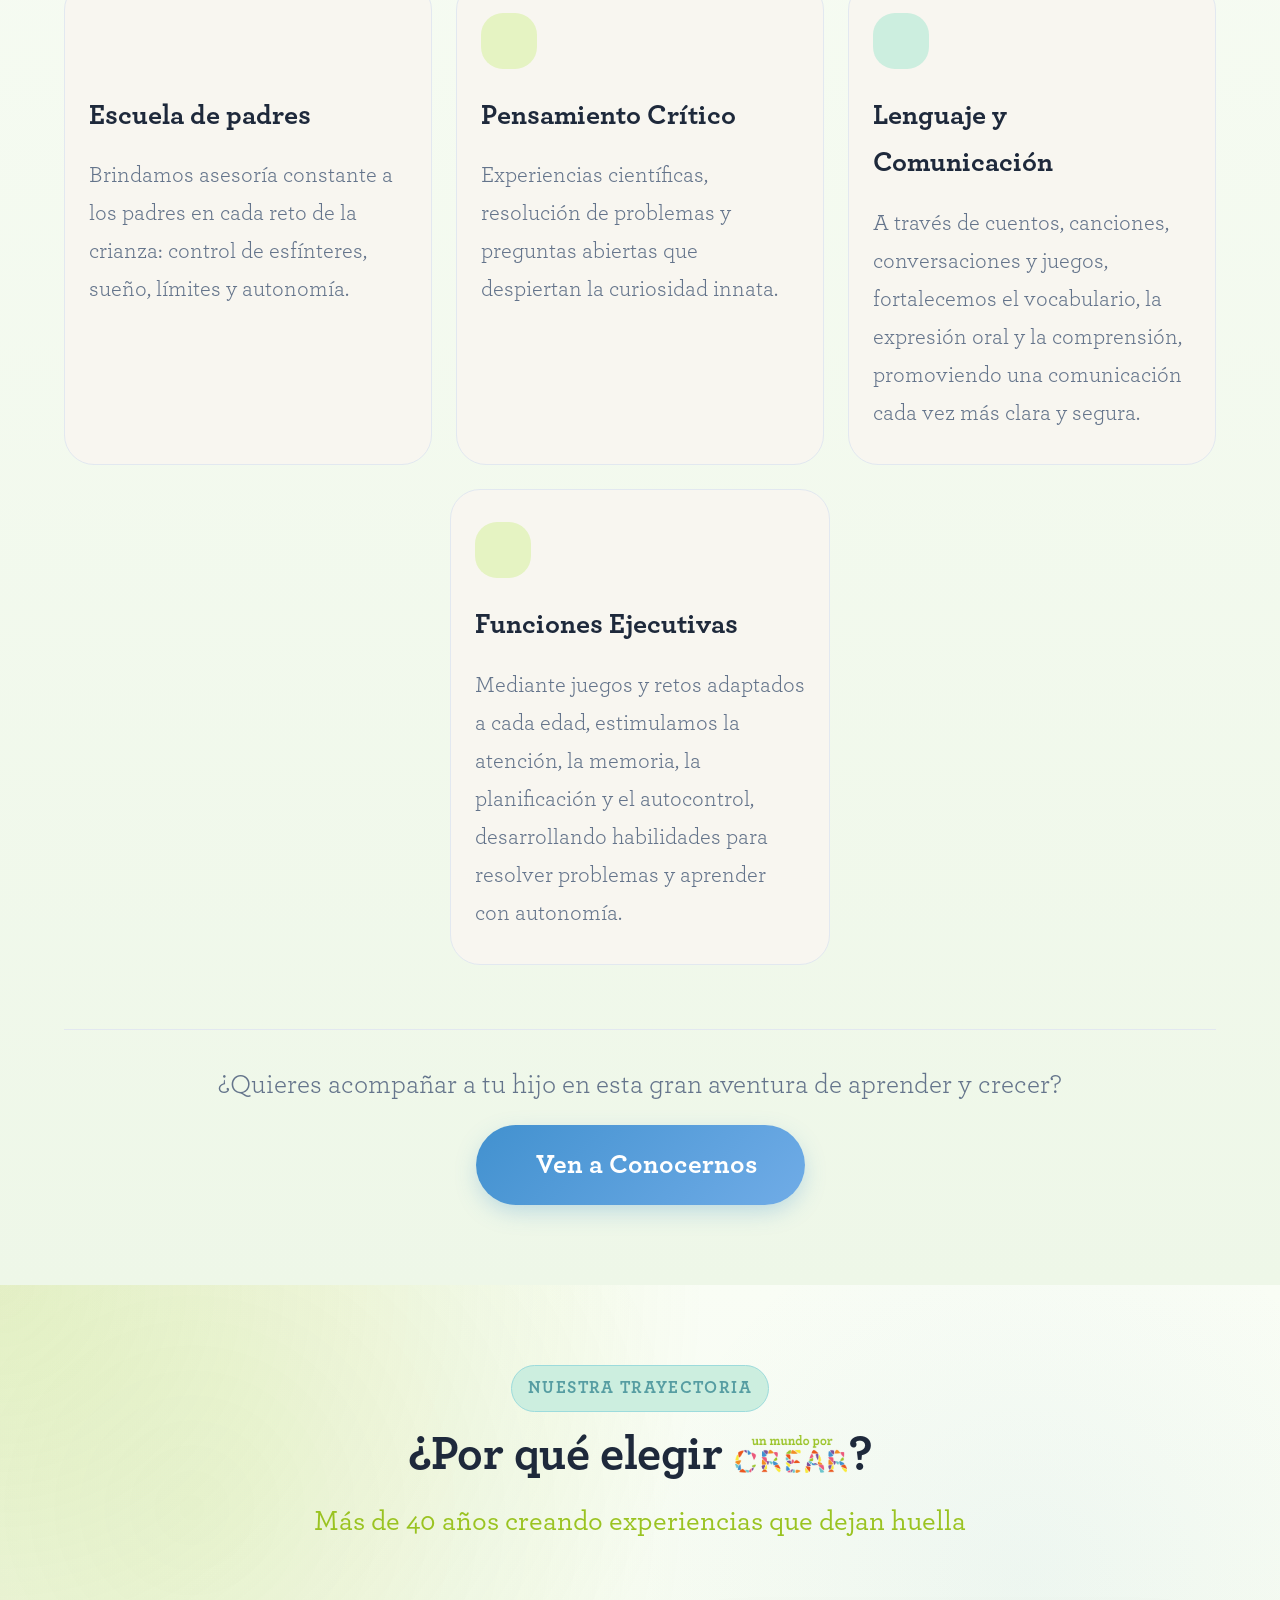
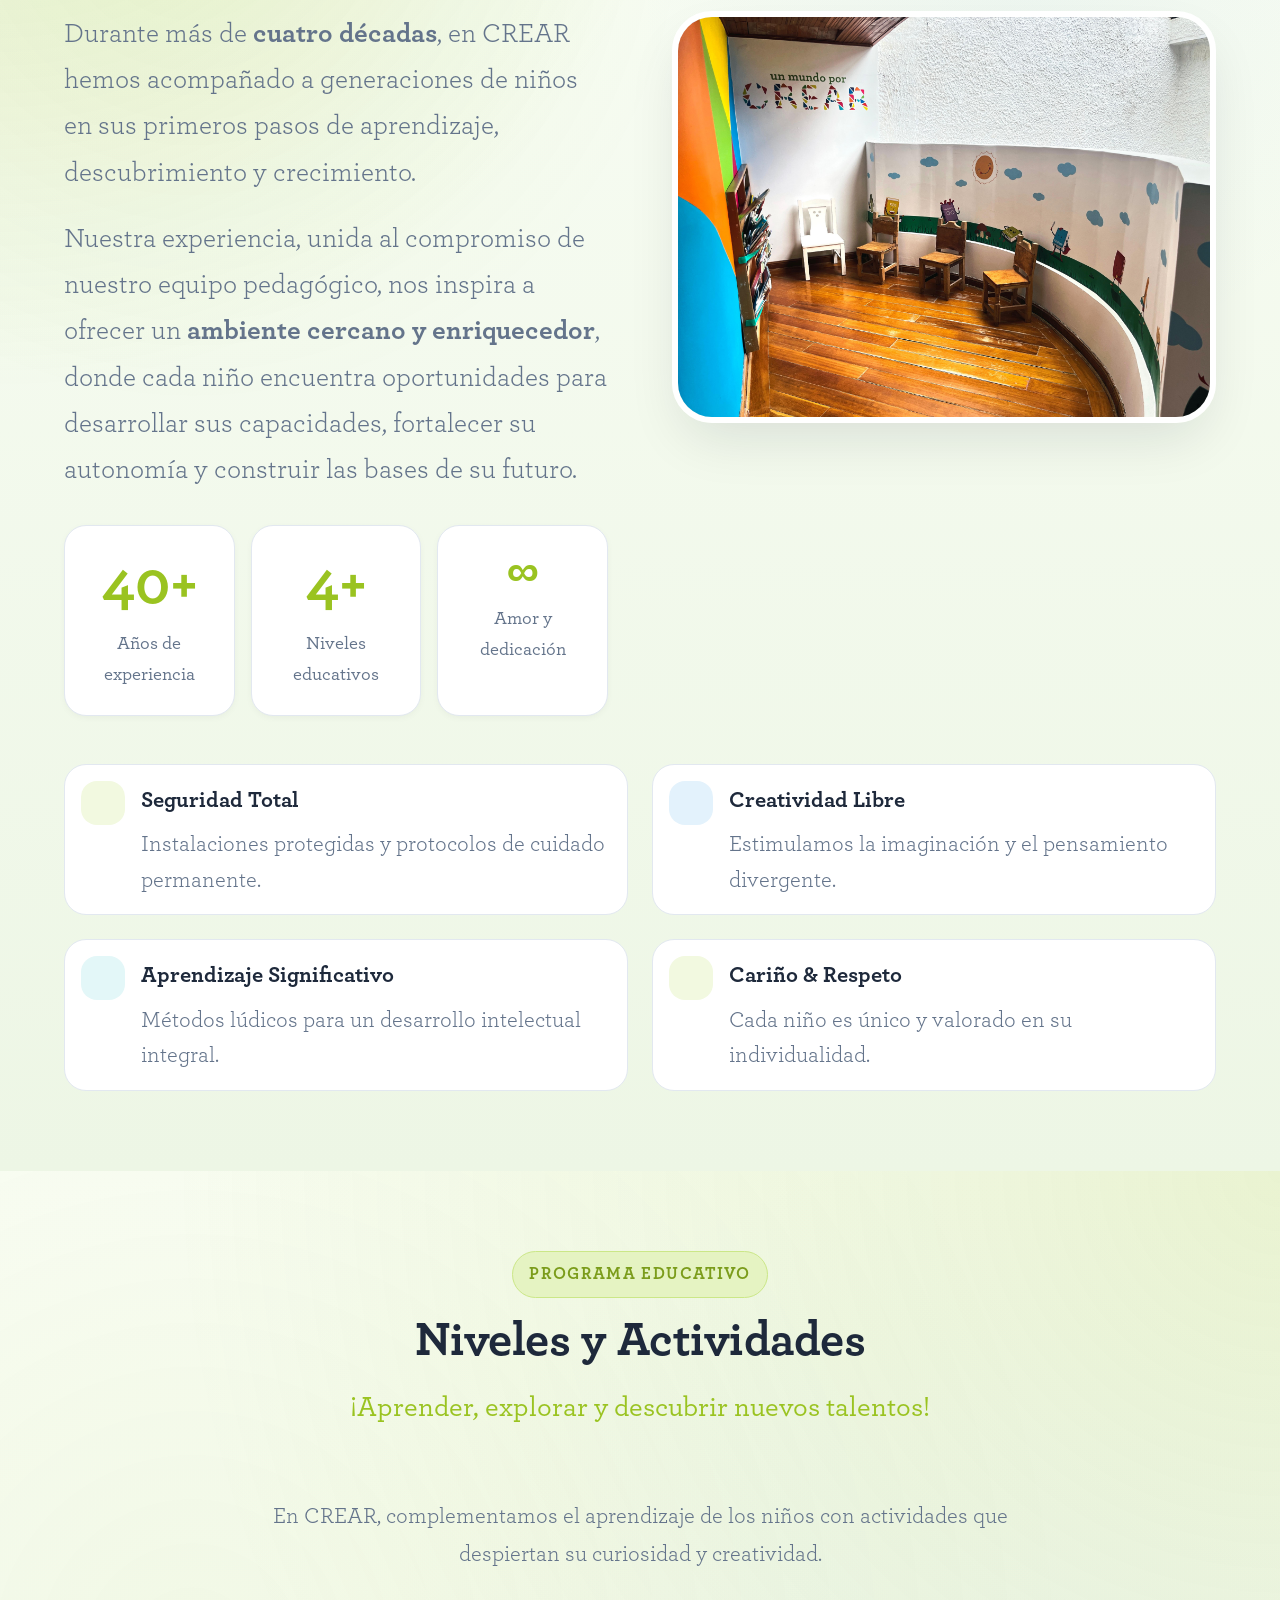
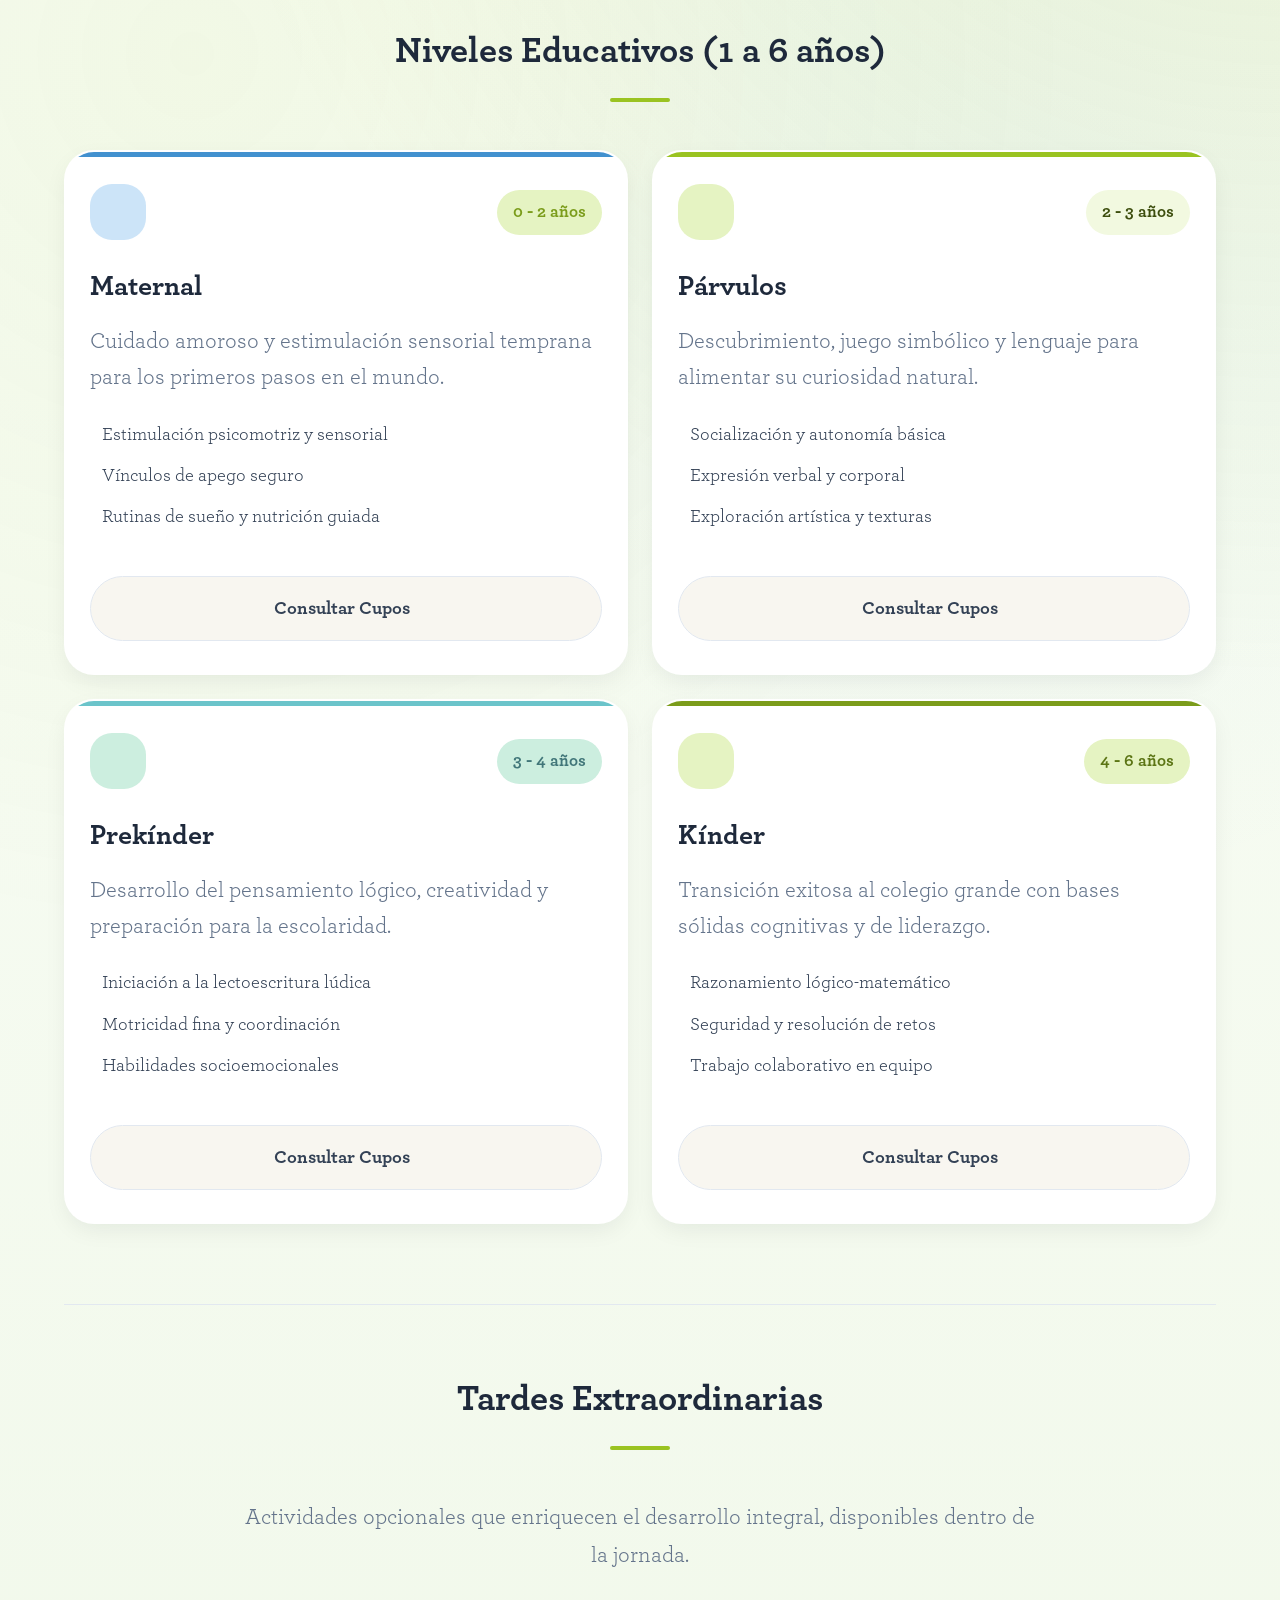
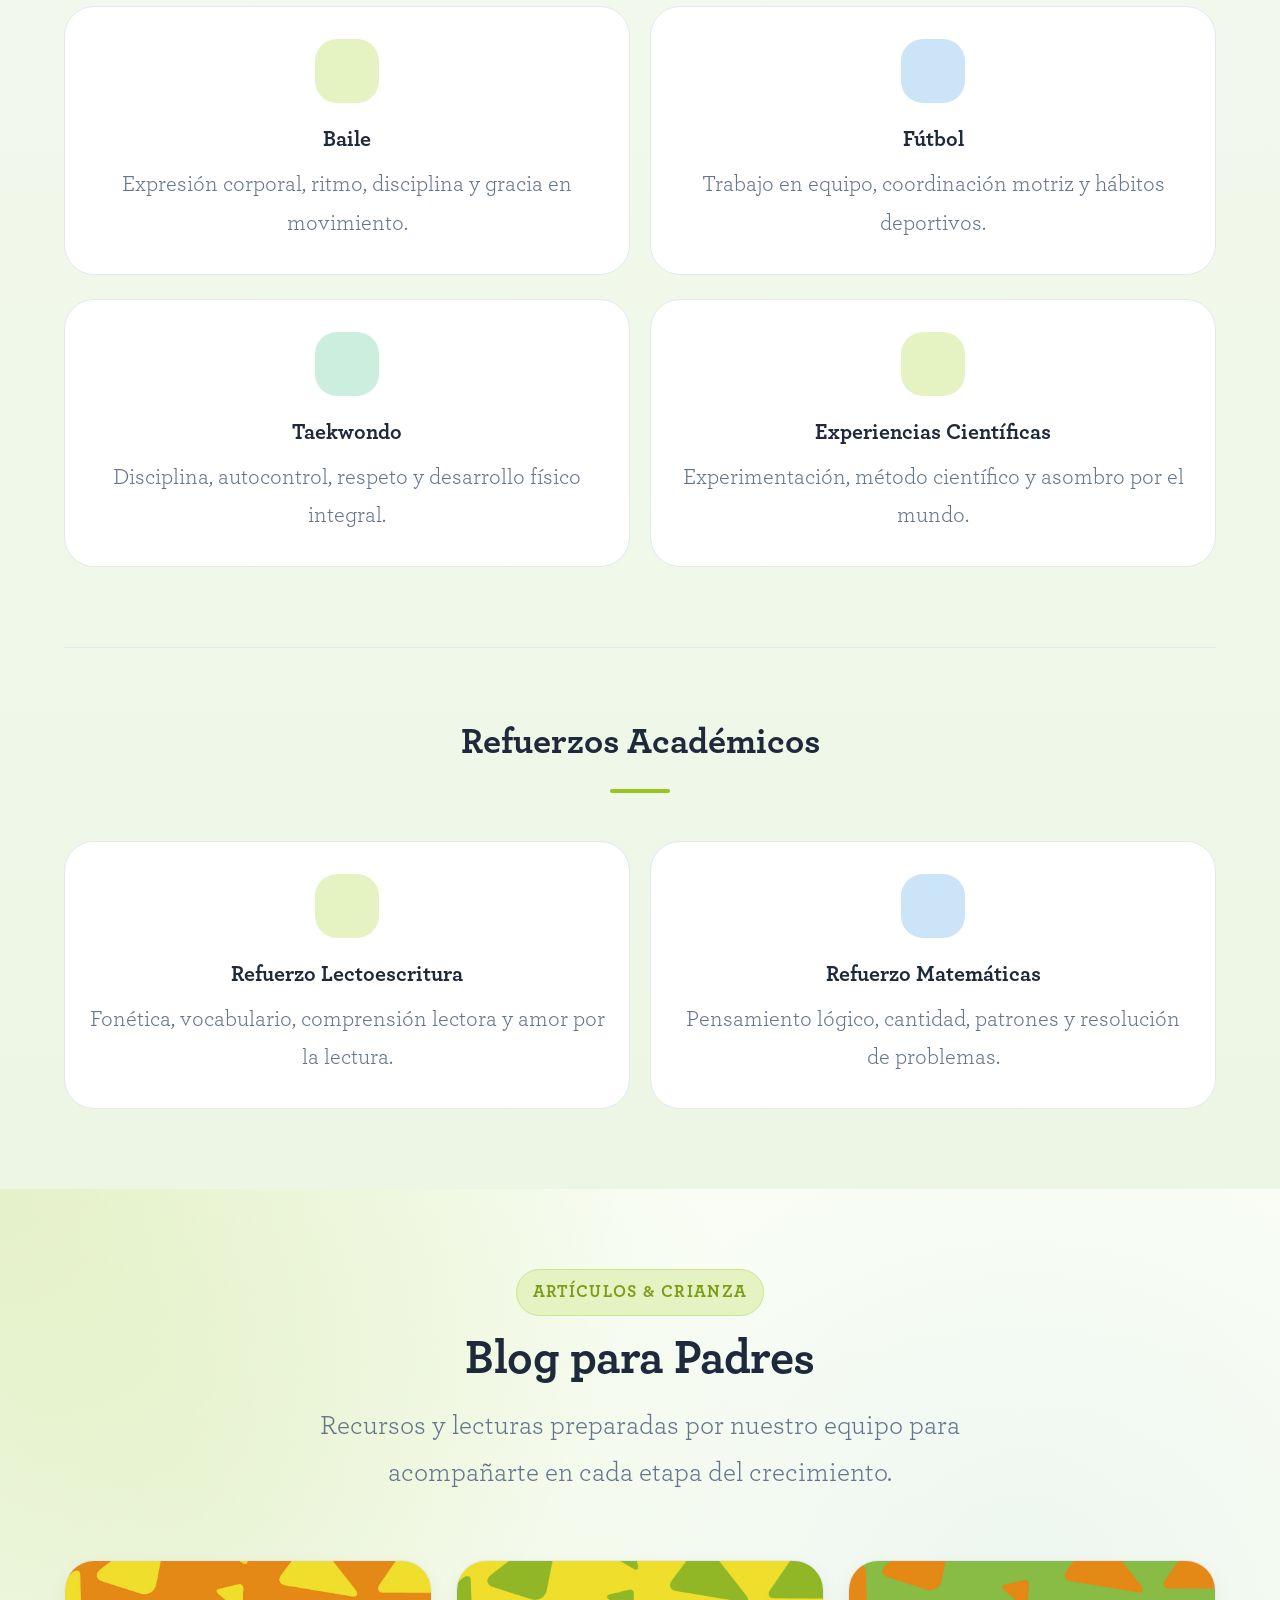
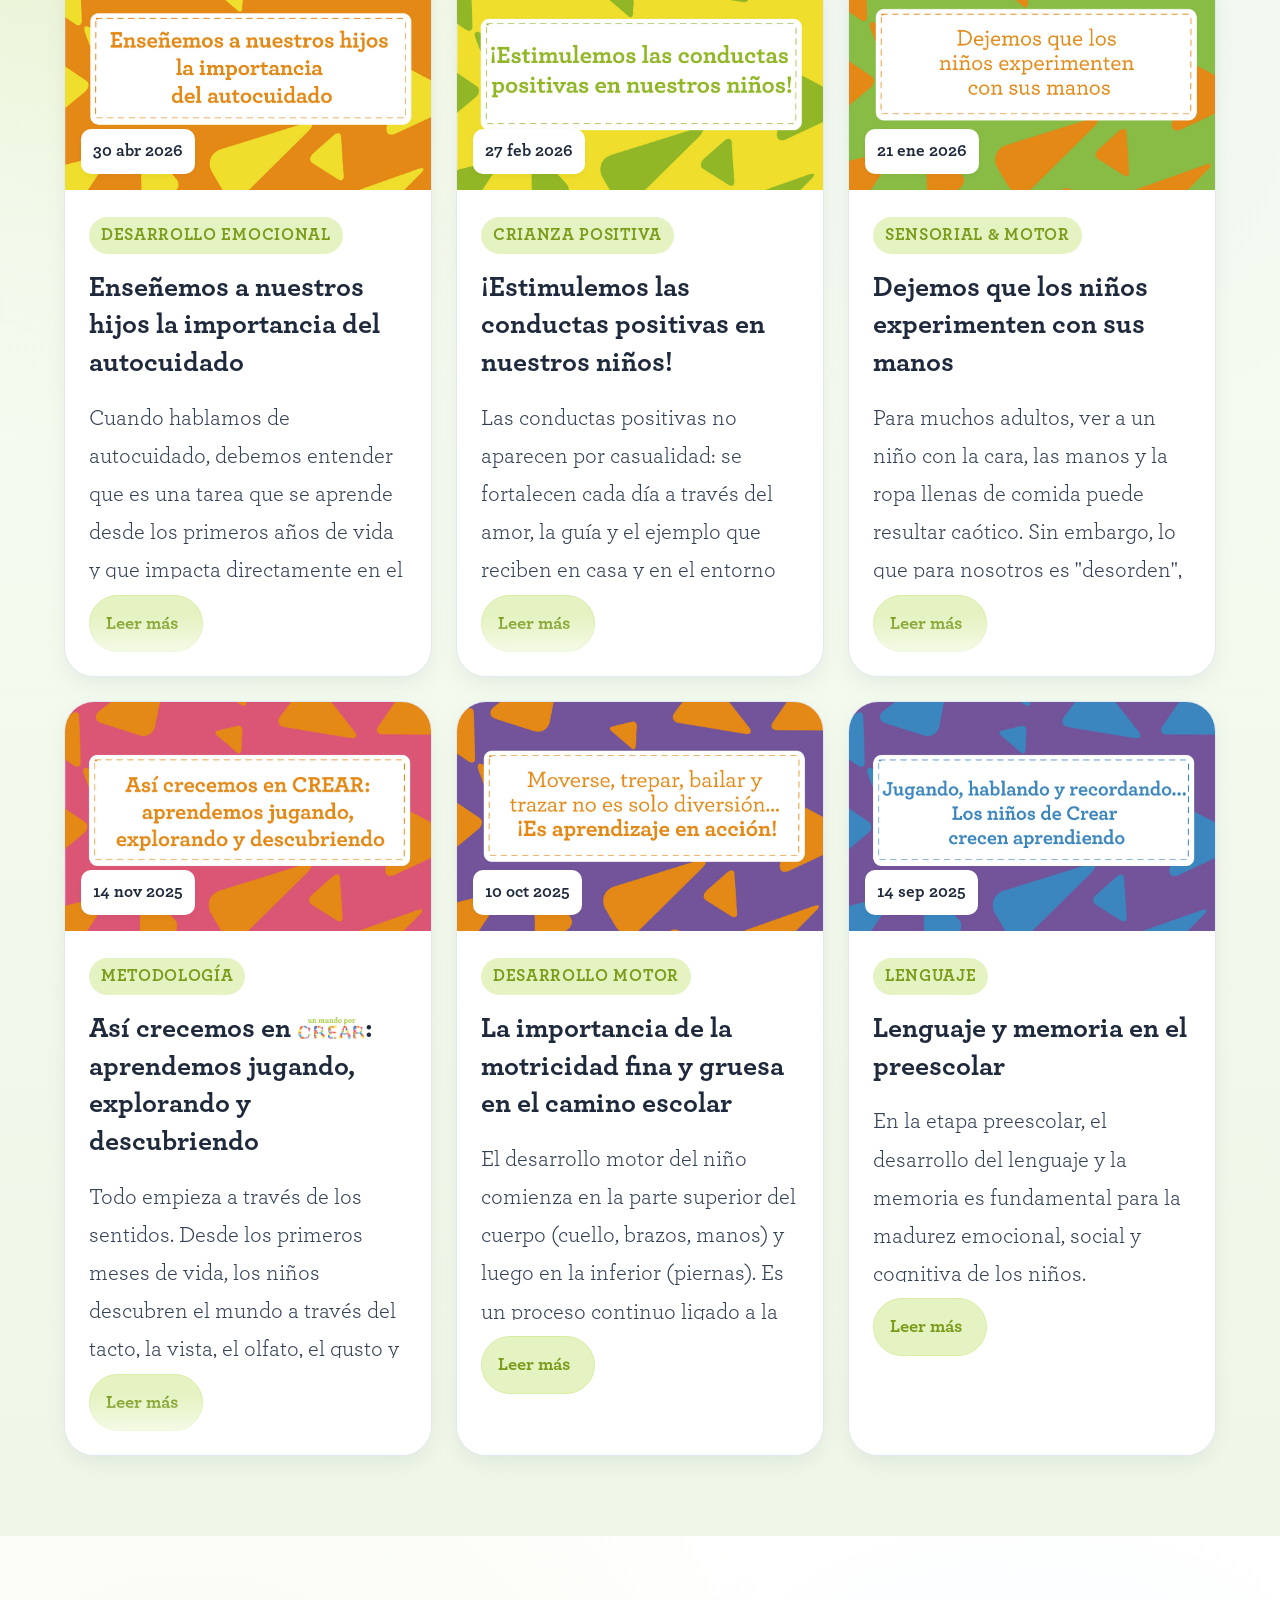
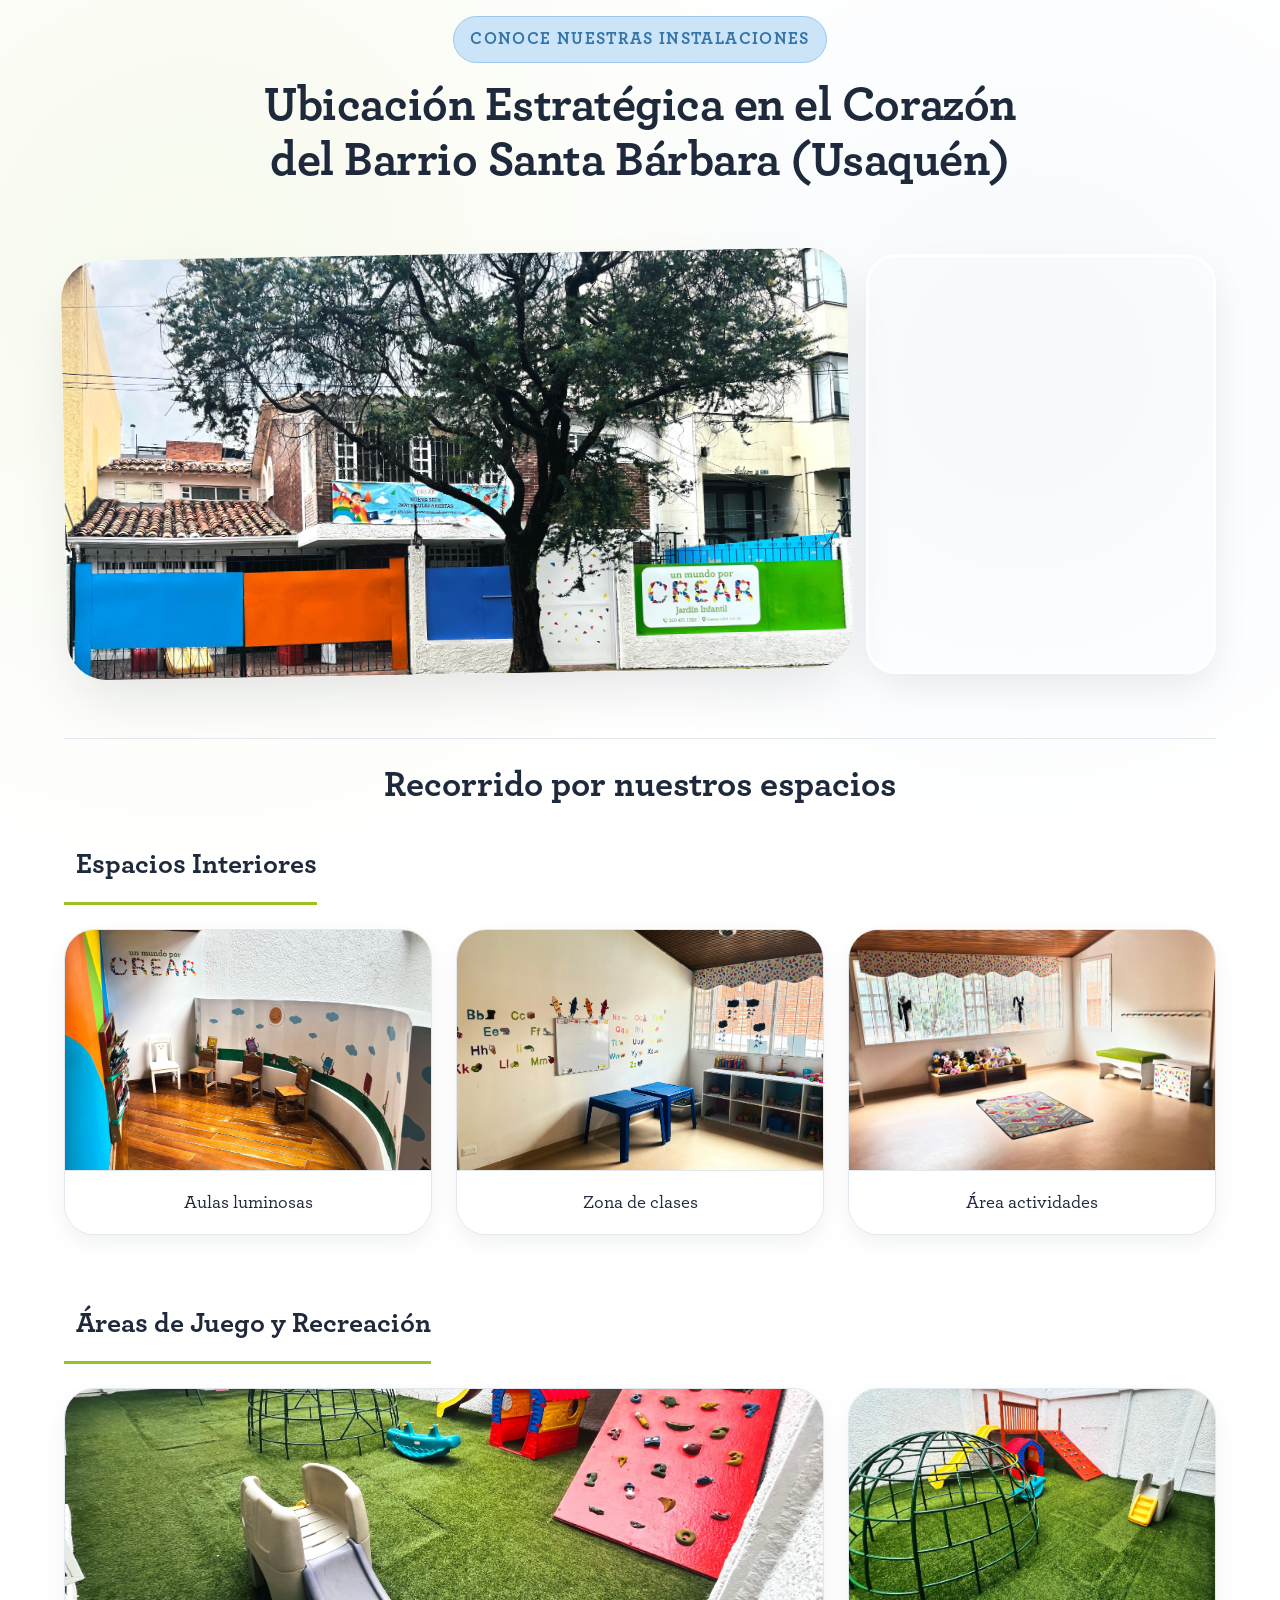
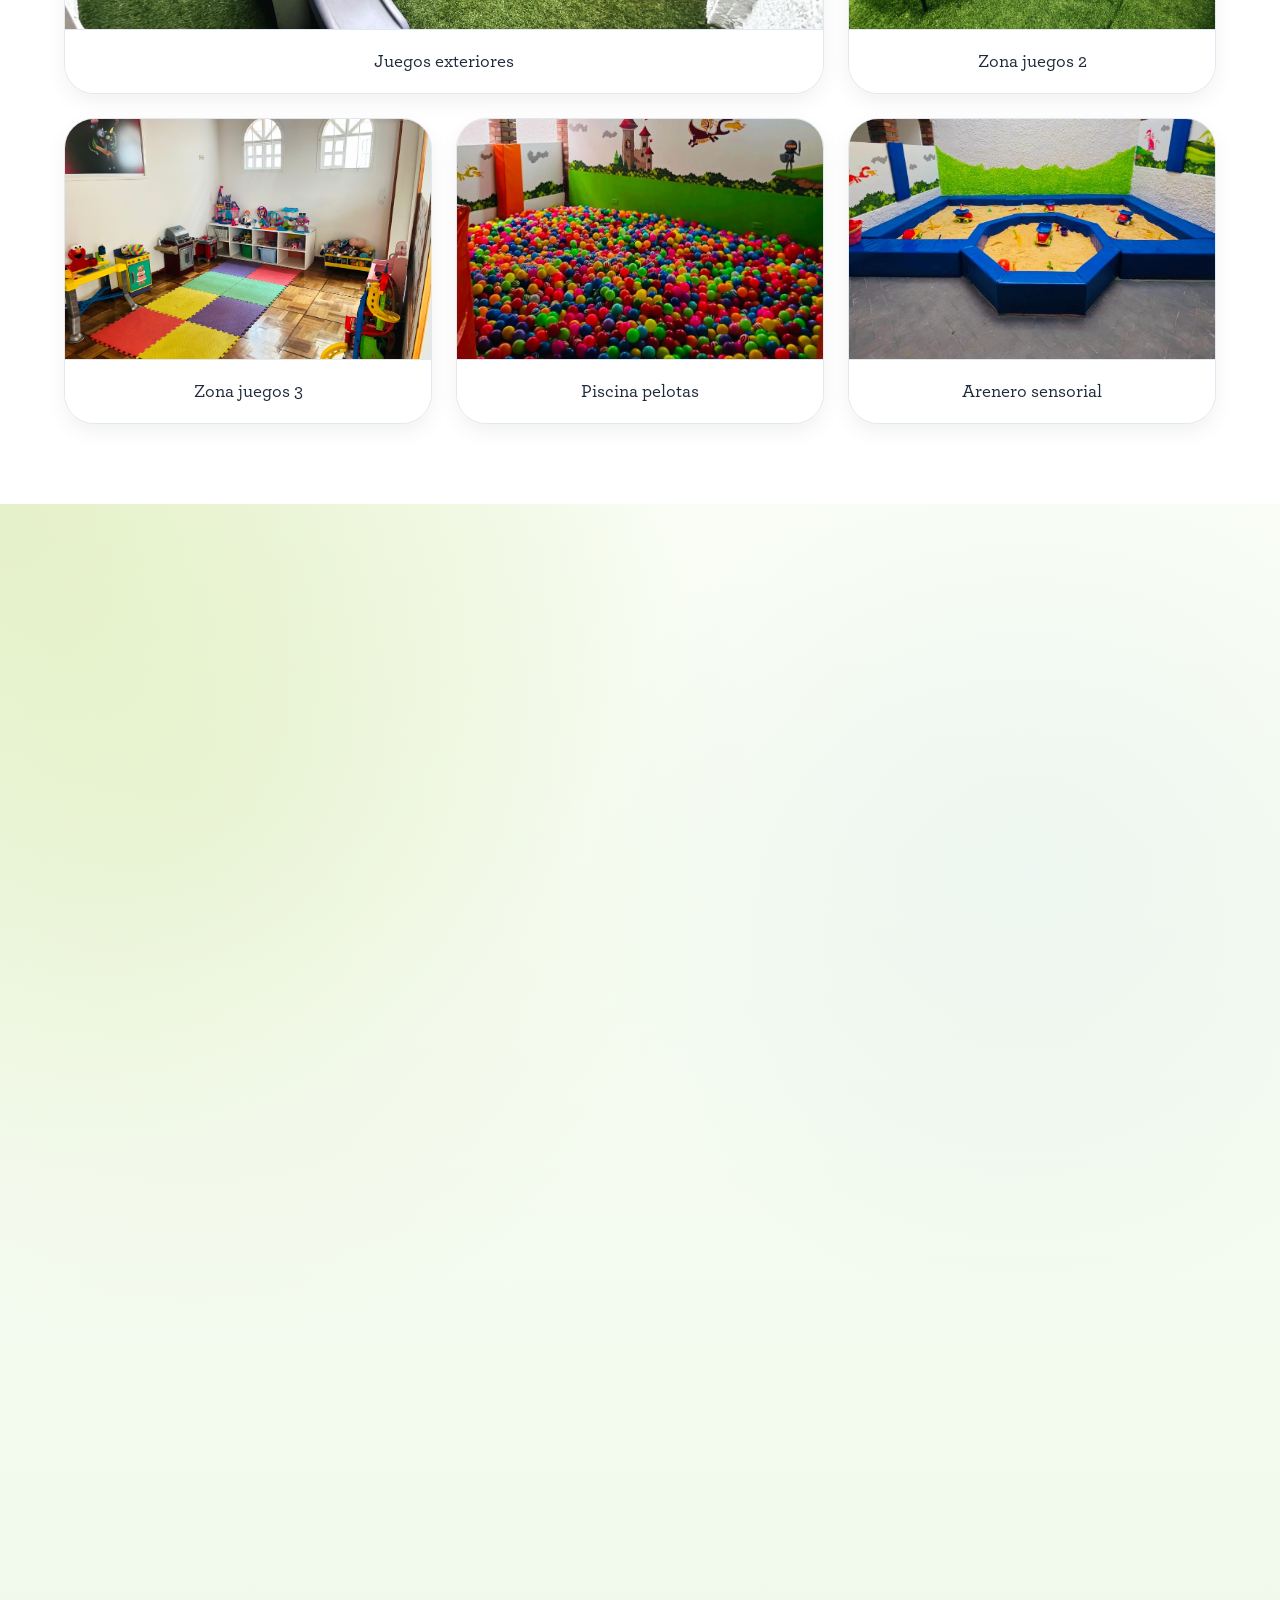
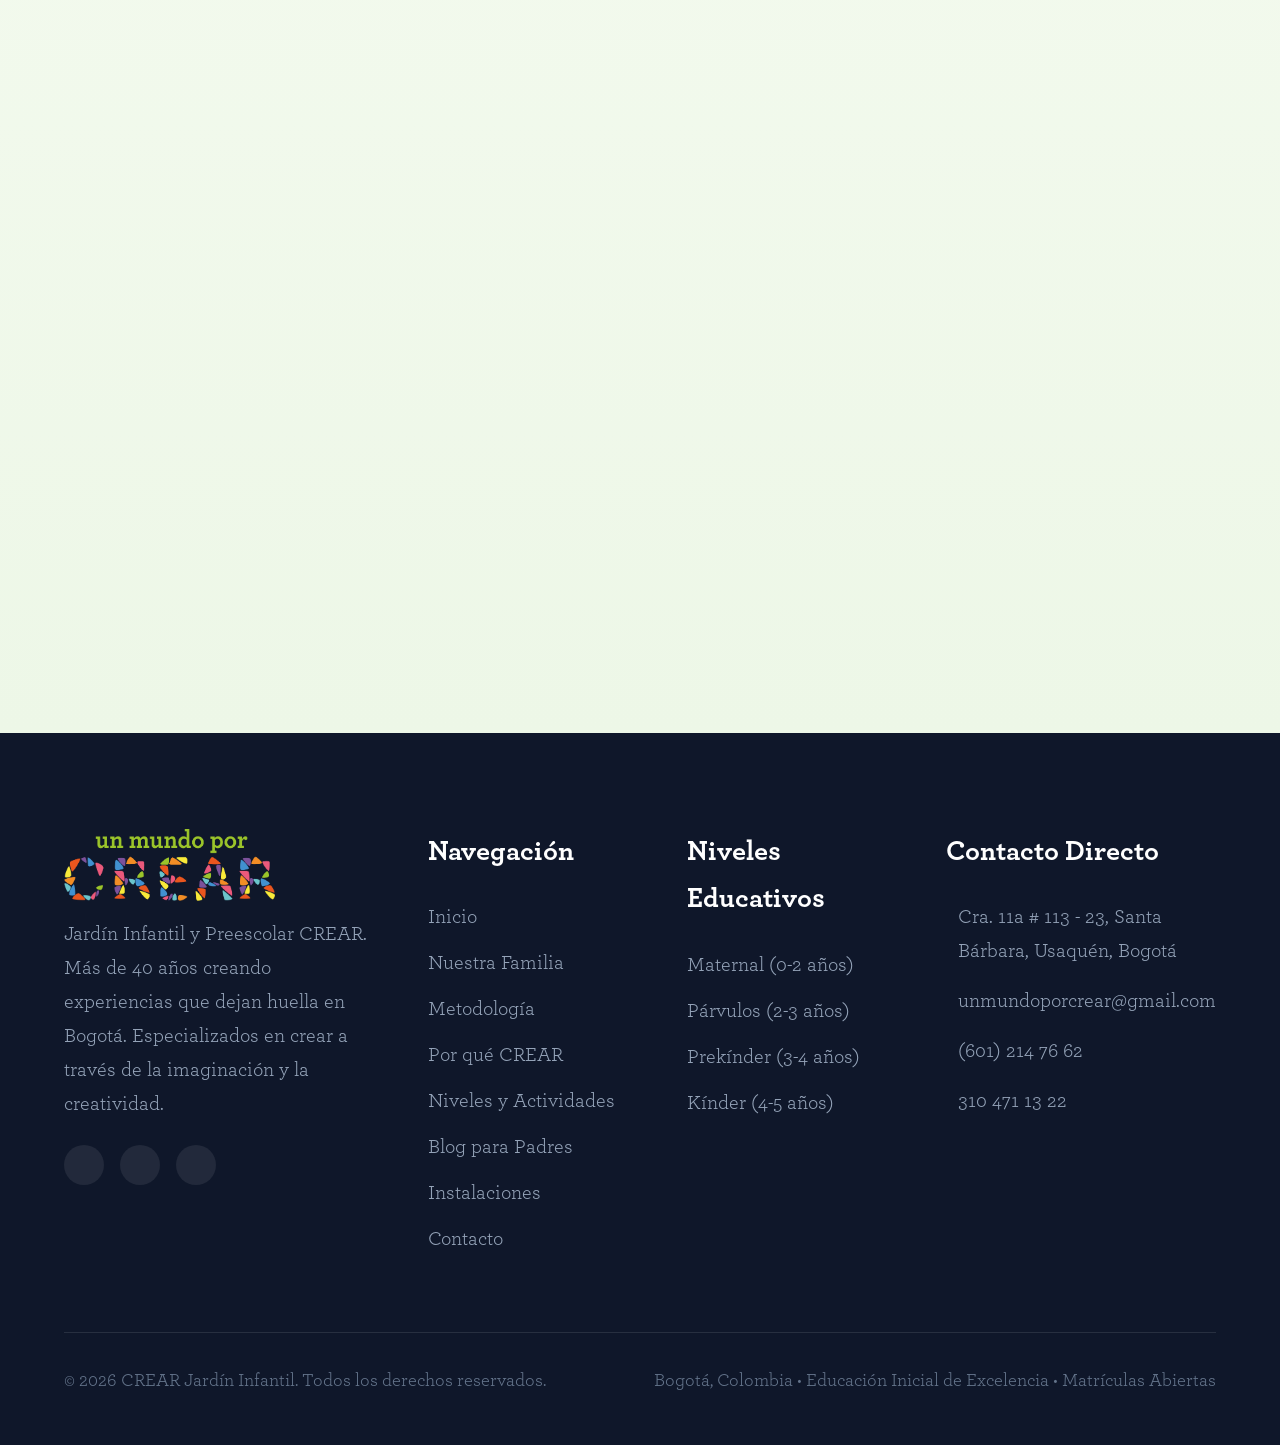
==== commit 2915b964: "feat: carrusel de diferenciales en el hero y menos texto Hero: - Se elimina el parrafo 'Un espacio c" ====
--- a/index.html
+++ b/index.html
@@ -19,7 +19,7 @@
   <meta name="twitter:card" content="summary_large_image">
   <meta name="twitter:image" content="https://www.unmundoporcrear.com/img/hero.jpg">
   <link rel="canonical" href="https://www.unmundoporcrear.com/">
-  <link rel="stylesheet" href="css/styles.css?v=19">
+  <link rel="stylesheet" href="css/styles.css?v=20">
   <link rel="icon" href="img/logo2.png" type="image/png">
   <meta name="theme-color" content="#9ac321">
   
@@ -180,35 +180,46 @@
 
   <!-- HERO SECTION - Integrated Matrículas  -->
   <section class="hero section" id="inicio" aria-labelledby="hero-title">
+    <!-- Partículas decorativas de fondo -->
+    <div class="hero-bg-particles" aria-hidden="true">
+      <span class="hero-particle"></span>
+      <span class="hero-particle"></span>
+      <span class="hero-particle"></span>
+      <span class="hero-particle"></span>
+      <span class="hero-particle"></span>
+      <span class="hero-particle"></span>
+      <span class="hero-particle"></span>
+      <span class="hero-particle"></span>
+    </div>
+
     <div class="container">
       <div class="hero-grid">
         <!-- Hero Content -->
         <div class="hero-content reveal">
-          <!-- Matrículas Title -->
+
+          <!-- Matrículas Badge animado -->
           <div class="hero-matriculas-title" aria-live="polite" role="status">
             <h2 class="matriculas-main">
               <span class="matriculas-text" data-text="¡Matrículas Abiertas!">¡Matrículas Abiertas!</span>
             </h2>
-
           </div>
 
           <p class="hero-category">
-            <i class="ph ph-heart ph-fill" aria-hidden="true"></i>
+            <i class="ph ph-map-pin ph-fill" aria-hidden="true"></i>
             <span>Jardín Infantil &amp; Preescolar en Bogotá · Santa Bárbara, Usaquén</span>
           </p>
 
+          <!-- H1 con word-cycling dinámico -->
           <h1 id="hero-title" class="hero-title">
-            <img class="heading-logo" src="img/logop.png" alt="CREAR"> a través de la <span class="animated-word" data-text="imaginación">imaginación</span> y la creatividad
+            <img class="heading-logo" src="img/logop.png" alt="CREAR"> a través de la
+            <span class="hero-typewriter" aria-label="imaginación, creatividad, juego, exploración" aria-live="polite">
+              <span class="typewriter-word">imaginación</span>
+            </span>
           </h1>
-
-          <p class="hero-description">
-            Un espacio cálido, seguro y estimulante donde los niños exploran, crecen y descubren el mundo con amor,
-            juego y aprendizaje significativo.
-          </p>
 
           <div class="hero-buttons">
             <a href="https://wa.me/573104711322" target="_blank" rel="noopener noreferrer"
-              class="btn btn-primary btn-lg" aria-label="Agendar visita pedagógica por WhatsApp">
+              class="btn btn-primary btn-lg hero-btn-pulse" aria-label="Agendar visita pedagógica por WhatsApp">
               <i class="ph ph-calendar-check" aria-hidden="true"></i>
               <span>Agendar Visita Pedagógica</span>
             </a>
@@ -217,32 +228,18 @@
               <span>Conoce los Niveles</span>
             </a>
           </div>
-
-          <div class="hero-trust-bar">
-            <div class="trust-item">
-              <i class="ph ph-check-circle ph-fill"></i>
-              <span>+40 años de trayectoria</span>
-            </div>
-            <div class="trust-item">
-              <i class="ph ph-check-circle ph-fill"></i>
-              <span>Edades de 1 a 6 años</span>
-            </div>
-            <div class="trust-item">
-              <i class="ph ph-check-circle ph-fill"></i>
-              <span>Atención personalizada</span>
-            </div>
-          </div>
         </div>
 
         <!-- Hero Image -->
         <div class="hero-image-wrapper reveal">
           <div class="hero-image-card">
             <img src="img/hero.jpg" alt="Niños felices aprendiendo y jugando en el jardín infantil CREAR" loading="eager" fetchpriority="high" width="800" height="480">
-          </div>
-          <!-- Floating Elements -->
+            <div class="hero-image-shimmer" aria-hidden="true"></div>
+          </div>
+          <!-- Floating Cards -->
           <div class="hero-float-card float-card-1">
             <div class="float-icon icon-sun">
-              <i class="ph ph-sun-dim ph-fill"></i>
+              <i class="ph ph-shield-check ph-fill"></i>
             </div>
             <div class="float-text">
               <strong>Ambiente Seguro</strong>
@@ -258,6 +255,44 @@
               <span>Desarrollo sensorial y social</span>
             </div>
           </div>
+          <div class="hero-float-card float-card-3">
+            <div class="float-icon icon-star">
+              <i class="ph ph-star ph-fill"></i>
+            </div>
+            <div class="float-text">
+              <strong>+40 años</strong>
+              <span>de experiencia</span>
+            </div>
+          </div>
+        </div>
+      </div>
+
+      <!-- Carrusel de diferenciales -->
+      <div class="hero-carousel" id="heroCarousel" role="region" aria-roledescription="carrusel"
+        aria-label="Nuestros diferenciales">
+        <div class="hero-carousel-track">
+          <div class="hero-carousel-slide is-active" role="group" aria-roledescription="diapositiva" aria-label="1 de 3">
+            <i class="ph ph-check-circle ph-fill" aria-hidden="true"></i>
+            <span>+40 años de trayectoria</span>
+          </div>
+          <div class="hero-carousel-slide" role="group" aria-roledescription="diapositiva" aria-label="2 de 3"
+            aria-hidden="true">
+            <i class="ph ph-baby ph-fill" aria-hidden="true"></i>
+            <span>Edades de 1 a 6 años</span>
+          </div>
+          <div class="hero-carousel-slide" role="group" aria-roledescription="diapositiva" aria-label="3 de 3"
+            aria-hidden="true">
+            <i class="ph ph-star ph-fill" aria-hidden="true"></i>
+            <span>Atención personalizada</span>
+          </div>
+        </div>
+        <div class="hero-carousel-dots">
+          <button type="button" class="hero-carousel-dot is-active" data-carousel-dot="0"
+            aria-label="Ver +40 años de trayectoria" aria-current="true"></button>
+          <button type="button" class="hero-carousel-dot" data-carousel-dot="1"
+            aria-label="Ver Edades de 1 a 6 años"></button>
+          <button type="button" class="hero-carousel-dot" data-carousel-dot="2"
+            aria-label="Ver Atención personalizada"></button>
         </div>
       </div>
     </div>
@@ -1500,7 +1535,7 @@
     <button class="lightbox-nav lightbox-next" aria-label="Imagen siguiente"><i class="ph ph-caret-right"></i></button>
   </div>
 
-  <script src="js/main.js?v=10"></script>
+  <script src="js/main.js?v=11"></script>
 
   <!-- GOOGLE ADS - Seguimiento de conversiones (eventos) -->
   <script>
--- a/css/styles.css
+++ b/css/styles.css
@@ -852,9 +852,147 @@
 }
 
 /* ========================================
+   HERO SECTION - Partículas de fondo
+   ======================================== */
+.hero-bg-particles {
+  position: absolute;
+  inset: 0;
+  pointer-events: none;
+  overflow: hidden;
+  z-index: 0;
+}
+.hero > .container { position: relative; z-index: 1; }
+
+.hero-particle {
+  position: absolute;
+  border-radius: 50%;
+  opacity: 0;
+  animation: particleFloat 8s ease-in-out infinite;
+}
+.hero-particle:nth-child(1)  { width:18px;height:18px;background:rgba(124,79,155,.18);top:12%;left:8%;  animation-delay:0s;  animation-duration:9s; }
+.hero-particle:nth-child(2)  { width:10px;height:10px;background:rgba(66,145,207,.22);top:72%;left:14%;animation-delay:1.5s;animation-duration:7s; }
+.hero-particle:nth-child(3)  { width:24px;height:24px;background:rgba(154,195,33,.15);top:25%;left:88%;animation-delay:.8s; animation-duration:11s;}
+.hero-particle:nth-child(4)  { width:14px;height:14px;background:rgba(107,196,202,.2);top:60%;left:78%;animation-delay:2.5s;animation-duration:8s; }
+.hero-particle:nth-child(5)  { width:8px; height:8px; background:rgba(124,79,155,.25);top:85%;left:55%;animation-delay:3.2s;animation-duration:10s;}
+.hero-particle:nth-child(6)  { width:20px;height:20px;background:rgba(154,195,33,.12);top:40%;left:4%; animation-delay:4s;  animation-duration:9s; }
+.hero-particle:nth-child(7)  { width:12px;height:12px;background:rgba(66,145,207,.18);top:8%; left:65%;animation-delay:1s;  animation-duration:12s;}
+.hero-particle:nth-child(8)  { width:16px;height:16px;background:rgba(107,196,202,.16);top:55%;left:42%;animation-delay:5s;  animation-duration:8s; }
+
+@keyframes particleFloat {
+  0%   { opacity:0; transform:translateY(0) scale(.6); }
+  20%  { opacity:1; }
+  80%  { opacity:.7; }
+  100% { opacity:0; transform:translateY(-60px) scale(1.1); }
+}
+@media (prefers-reduced-motion:reduce){.hero-particle{animation:none;opacity:0;}}
+
+/* ========================================
+   HERO TYPEWRITER - word cycling
+   ======================================== */
+.hero-typewriter {
+  display: inline-block;
+  position: relative;
+  min-width: 2ch;
+}
+.typewriter-word {
+  display: inline-block;
+  background: linear-gradient(90deg,
+    var(--color-primary-600) 0%,
+    var(--color-secondary-600) 50%,
+    var(--color-primary-600) 100%);
+  background-size: 200% 100%;
+  background-clip: text;
+  -webkit-background-clip: text;
+  -webkit-text-fill-color: transparent;
+  animation: unifiedShimmer 3s ease-in-out infinite;
+}
+.typewriter-word.tw-exit {
+  animation: twExit .35s ease-in forwards;
+}
+.typewriter-word.tw-enter {
+  animation: twEnter .45s cubic-bezier(.22,1,.36,1) forwards;
+}
+@keyframes twExit {
+  0%   { opacity:1; transform:translateY(0) scaleY(1); }
+  100% { opacity:0; transform:translateY(-18px) scaleY(.7); }
+}
+@keyframes twEnter {
+  0%   { opacity:0; transform:translateY(18px) scaleY(.8); }
+  100% { opacity:1; transform:translateY(0) scaleY(1); }
+}
+@media (prefers-reduced-motion:reduce){
+  .typewriter-word.tw-exit,.typewriter-word.tw-enter{animation:none;opacity:1;transform:none;}
+}
+
+/* ========================================
+   HERO IMAGE SHIMMER overlay
+   ======================================== */
+.hero-image-shimmer {
+  position: absolute;
+  inset: 0;
+  background: linear-gradient(
+    125deg,
+    transparent 0%,
+    rgba(255,255,255,.18) 40%,
+    transparent 60%
+  );
+  background-size: 200% 100%;
+  animation: imgShimmer 5s ease-in-out infinite;
+  pointer-events: none;
+  border-radius: inherit;
+}
+@keyframes imgShimmer {
+  0%,100% { background-position:200% 0; }
+  50%      { background-position:0% 0; }
+}
+@media (prefers-reduced-motion:reduce){.hero-image-shimmer{animation:none;}}
+
+/* ========================================
+   HERO BTN PULSE - CTA primario
+   ======================================== */
+.hero-btn-pulse {
+  position: relative;
+}
+.hero-btn-pulse::after {
+  content:'';
+  position:absolute;
+  inset:-4px;
+  border-radius:inherit;
+  background: var(--color-secondary-600);
+  opacity:.35;
+  animation: btnPulseRing 2.4s ease-out infinite;
+  pointer-events:none;
+  z-index:-1;
+}
+@keyframes btnPulseRing {
+  0%   { transform:scale(1);   opacity:.35; }
+  70%  { transform:scale(1.14);opacity:0; }
+  100% { transform:scale(1.14);opacity:0; }
+}
+@media (prefers-reduced-motion:reduce){.hero-btn-pulse::after{animation:none;}}
+
+/* ========================================
+   FLOAT CARD 3 - Tercera tarjeta flotante
+   ======================================== */
+.float-card-3 {
+  top: 50%;
+  right: -20px;
+  transform: translateY(-50%);
+  animation-delay: 1s;
+}
+.icon-star {
+  background: var(--color-primary-100);
+  color: var(--color-primary-700);
+}
+@media (max-width: 1024px) {
+  .float-card-3 { display: none; }
+}
+
+/* ========================================
    HERO SECTION - Integrated Matrículas 2027
    ======================================== */
 .hero {
+  isolation: isolate;
   min-height: 90vh;
   display: flex;
   align-items: center;
@@ -1153,9 +1291,9 @@
    ======================================== */
 .hero-category {
   display: inline-flex;
-  align-items: center;
+  align-items: flex-start;
   gap: var(--space-xs);
-  white-space: nowrap;
+  white-space: normal;
   font-family: var(--font-heading);
   font-size: var(--text-body-lg);
   font-weight: var(--font-weight-bold);
@@ -1163,13 +1301,16 @@
   margin-bottom: var(--space-lg);
 }
 
-.hero-category span {
-  white-space: nowrap;
-}
-
 .hero-category i {
   color: #6c3ea3;
   font-size: 1.1rem;
+  margin-top: 0.45em;
+  flex-shrink: 0;
+}
+
+.hero-category span {
+  white-space: normal;
+  min-width: 0;
 }
 
 @media (max-width: 1024px) {
@@ -1180,13 +1321,16 @@
 }
 
 @media (max-width: 768px) {
-  .hero-category,
-  .hero-category span {
+  .hero-category {
     white-space: normal;
-    flex-wrap: wrap;
     justify-content: center;
     text-align: center;
     max-width: 100%;
+  }
+
+  .hero-category span {
+    white-space: normal;
+    min-width: 0;
   }
 }
 
@@ -1307,8 +1451,111 @@
 }
 
 .hero-buttons .btn-lg {
-  padding: var(--space-lg) var(--space-2xl);
+  padding: var(--space-lg) var(--space-xl);
   font-size: var(--text-body);
+}
+
+/* Hero Carousel - Diferenciales */
+.hero-carousel {
+  display: flex;
+  align-items: center;
+  justify-content: center;
+  gap: var(--space-lg);
+  margin: var(--space-2xl) auto 0;
+  max-width: 460px;
+  padding: var(--space-sm) var(--space-lg);
+  background: rgba(255, 255, 255, 0.78);
+  border: 1px solid var(--color-border);
+  border-radius: var(--radius-full);
+  box-shadow: var(--shadow-sm);
+  backdrop-filter: blur(10px);
+  -webkit-backdrop-filter: blur(10px);
+}
+
+.hero-carousel-track {
+  position: relative;
+  display: grid;
+  flex: 1 1 auto;
+  min-width: 0;
+  min-height: 32px;
+}
+
+.hero-carousel-slide {
+  grid-area: 1 / 1;
+  display: flex;
+  align-items: center;
+  justify-content: center;
+  gap: var(--space-sm);
+  font-size: var(--text-caption);
+  font-weight: var(--font-weight-semibold);
+  color: var(--color-text-700);
+  text-align: center;
+  opacity: 0;
+  transform: translateY(8px);
+  transition: opacity 0.45s ease, transform 0.45s ease;
+  pointer-events: none;
+}
+
+.hero-carousel-slide.is-active {
+  opacity: 1;
+  transform: translateY(0);
+}
+
+.hero-carousel-slide i {
+  font-size: 1.35em;
+  color: var(--color-primary-600);
+  flex-shrink: 0;
+}
+
+.hero-carousel-dots {
+  display: flex;
+  align-items: center;
+  gap: 6px;
+  flex-shrink: 0;
+}
+
+.hero-carousel-dot {
+  width: 8px;
+  height: 8px;
+  padding: 0;
+  border: none;
+  border-radius: var(--radius-full);
+  background: var(--color-primary-200);
+  cursor: pointer;
+  transition: width var(--transition-normal), background-color var(--transition-normal);
+}
+
+.hero-carousel-dot.is-active {
+  width: 22px;
+  background: var(--color-primary-600);
+}
+
+.hero-carousel-dot:hover {
+  background: var(--color-primary-500);
+}
+
+.hero-carousel-dot:focus-visible {
+  outline: 2px solid var(--color-primary-600);
+  outline-offset: 3px;
+}
+
+@media (max-width: 1024px) {
+  .hero-carousel {
+    margin-left: auto;
+    margin-right: auto;
+  }
+}
+
+@media (max-width: 480px) {
+  .hero-carousel {
+    gap: var(--space-sm);
+    padding: var(--space-sm) var(--space-md);
+    margin-top: var(--space-xl);
+  }
+
+  .hero-carousel-slide {
+    font-size: var(--text-xs);
+  }
 }
 
 /* Hero Trust Bar */
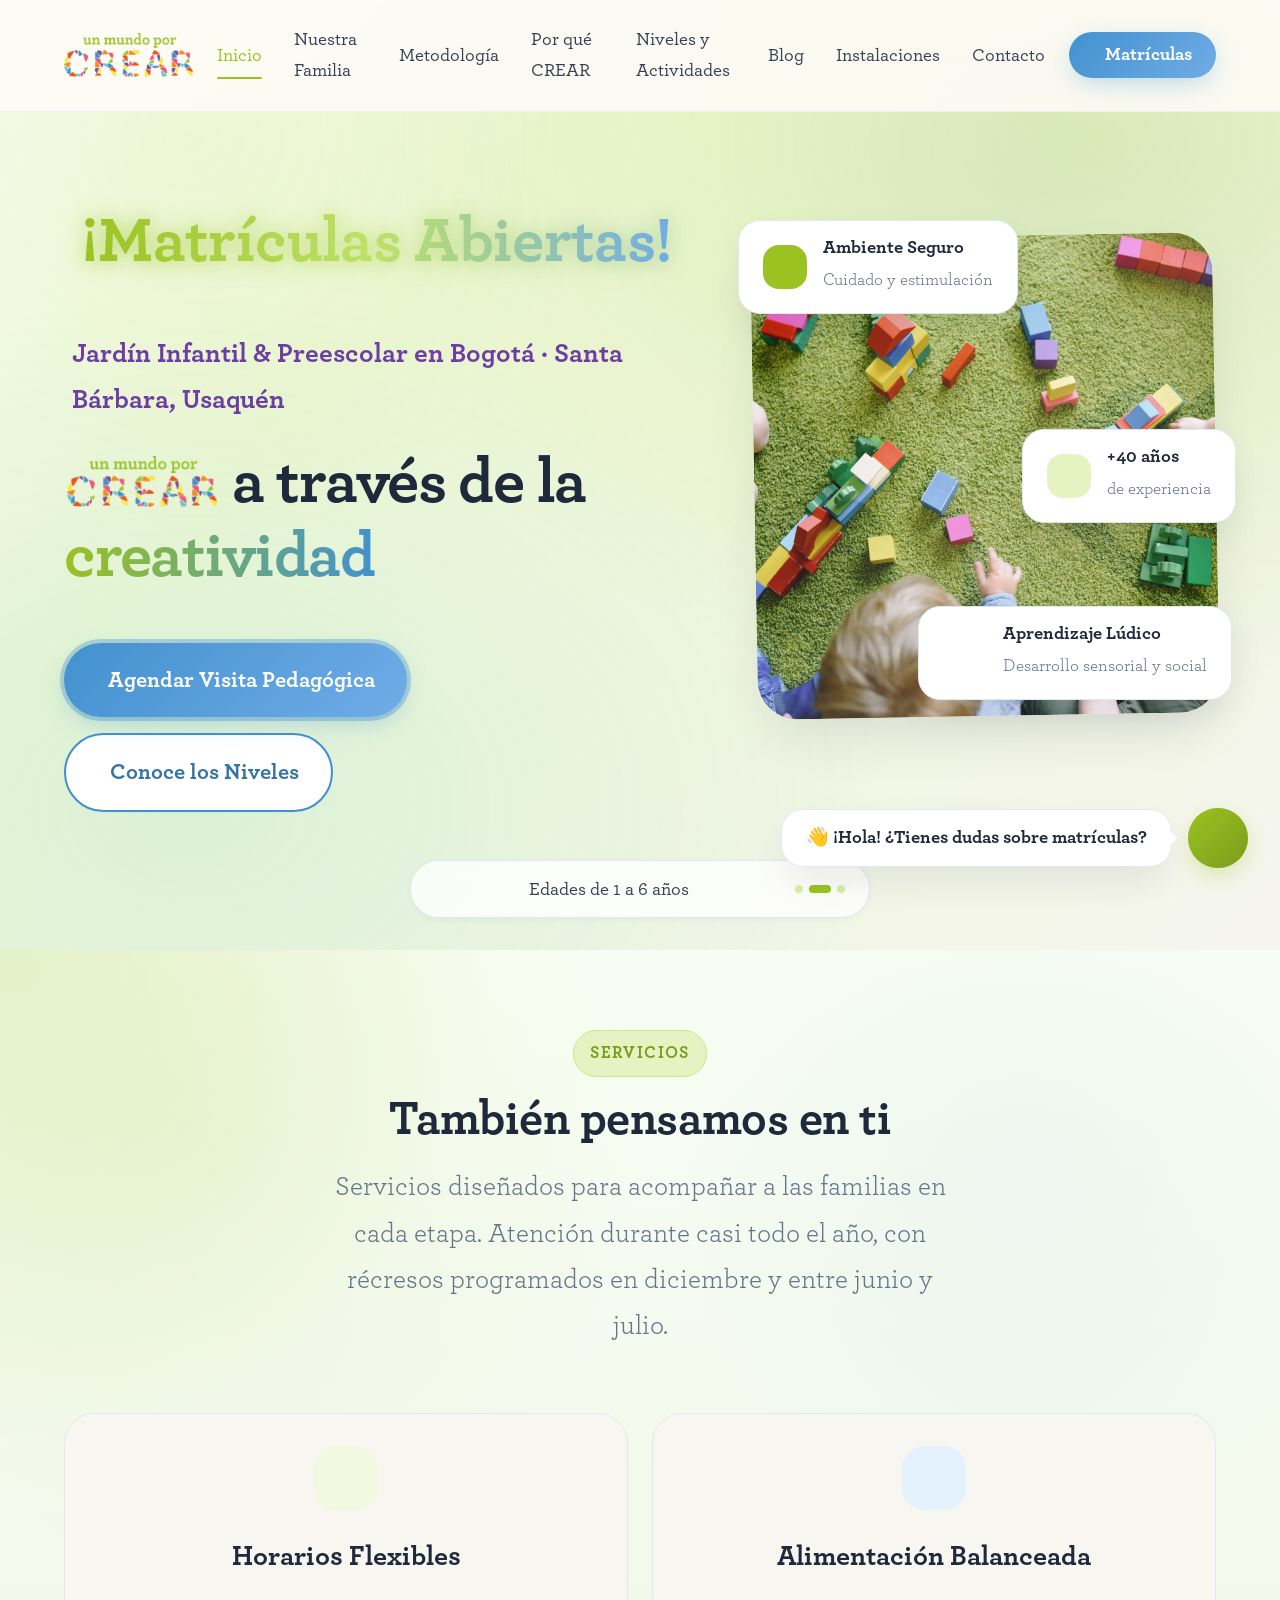
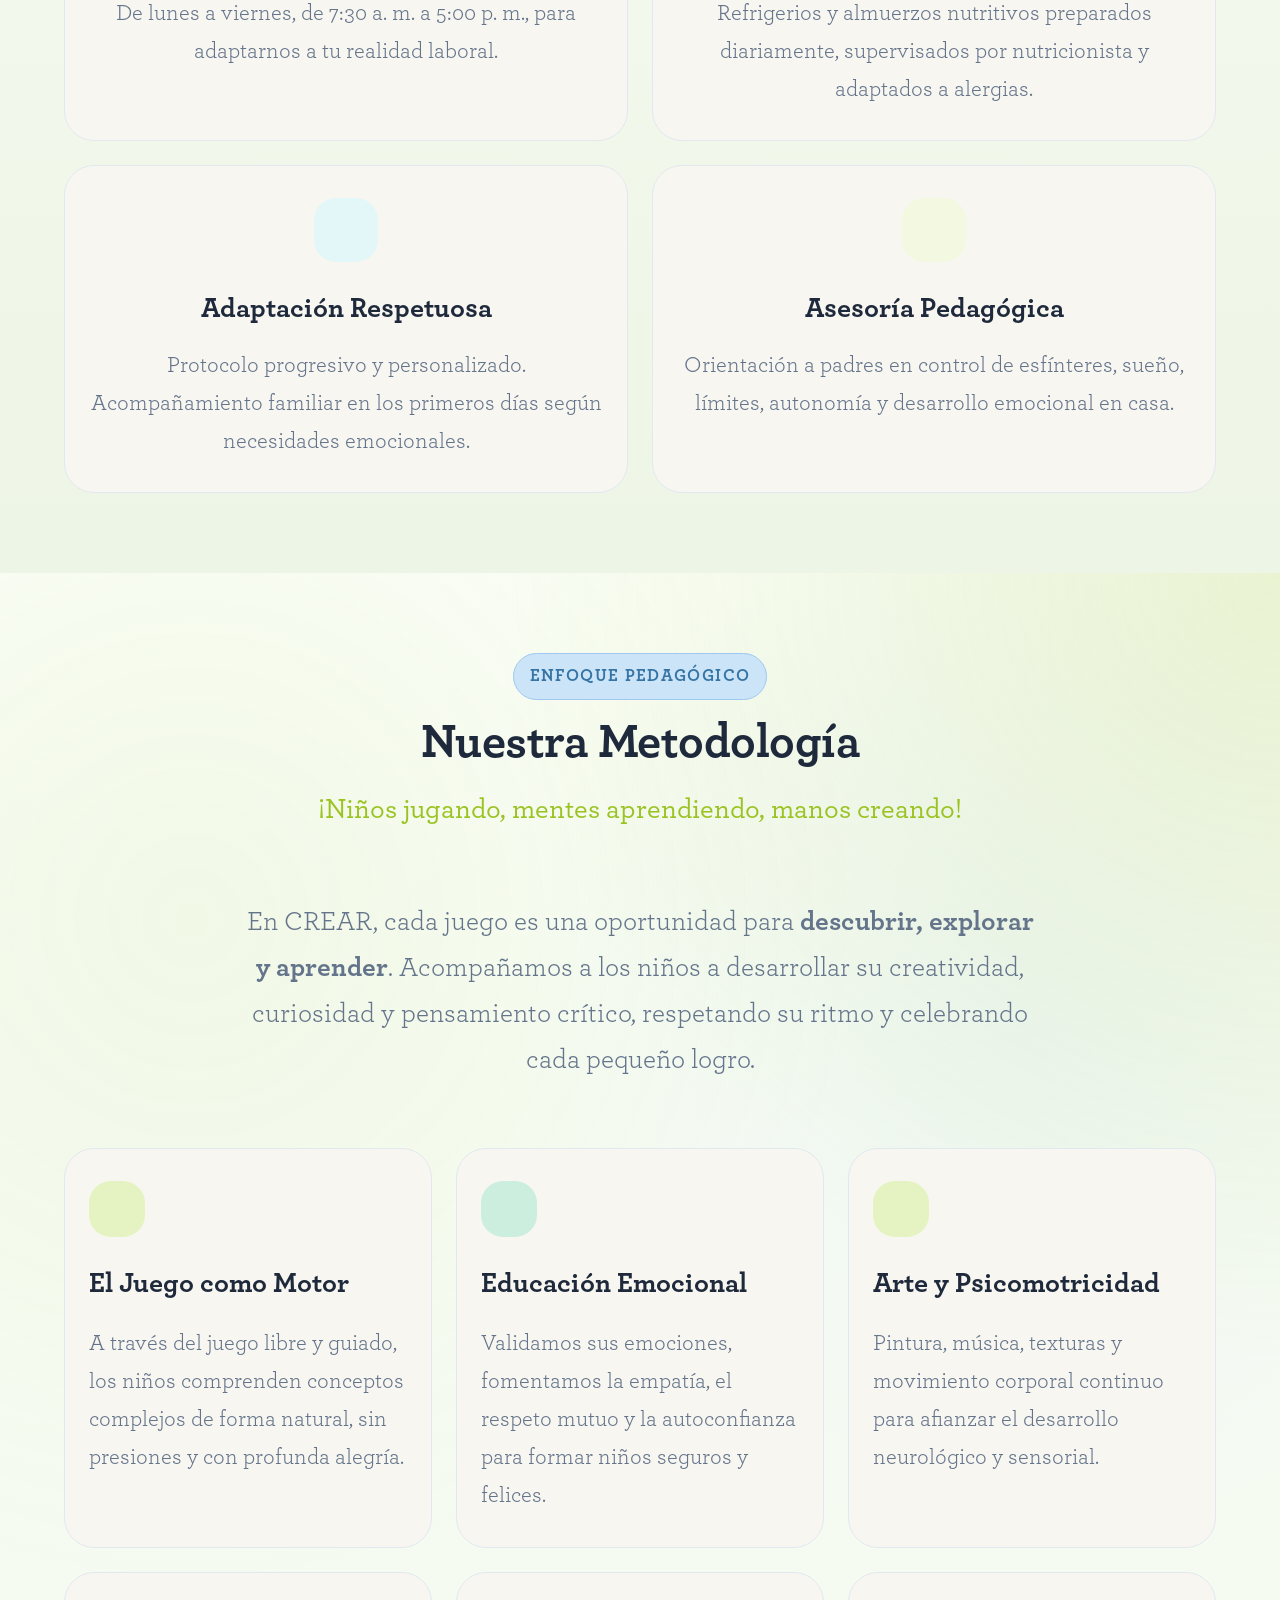
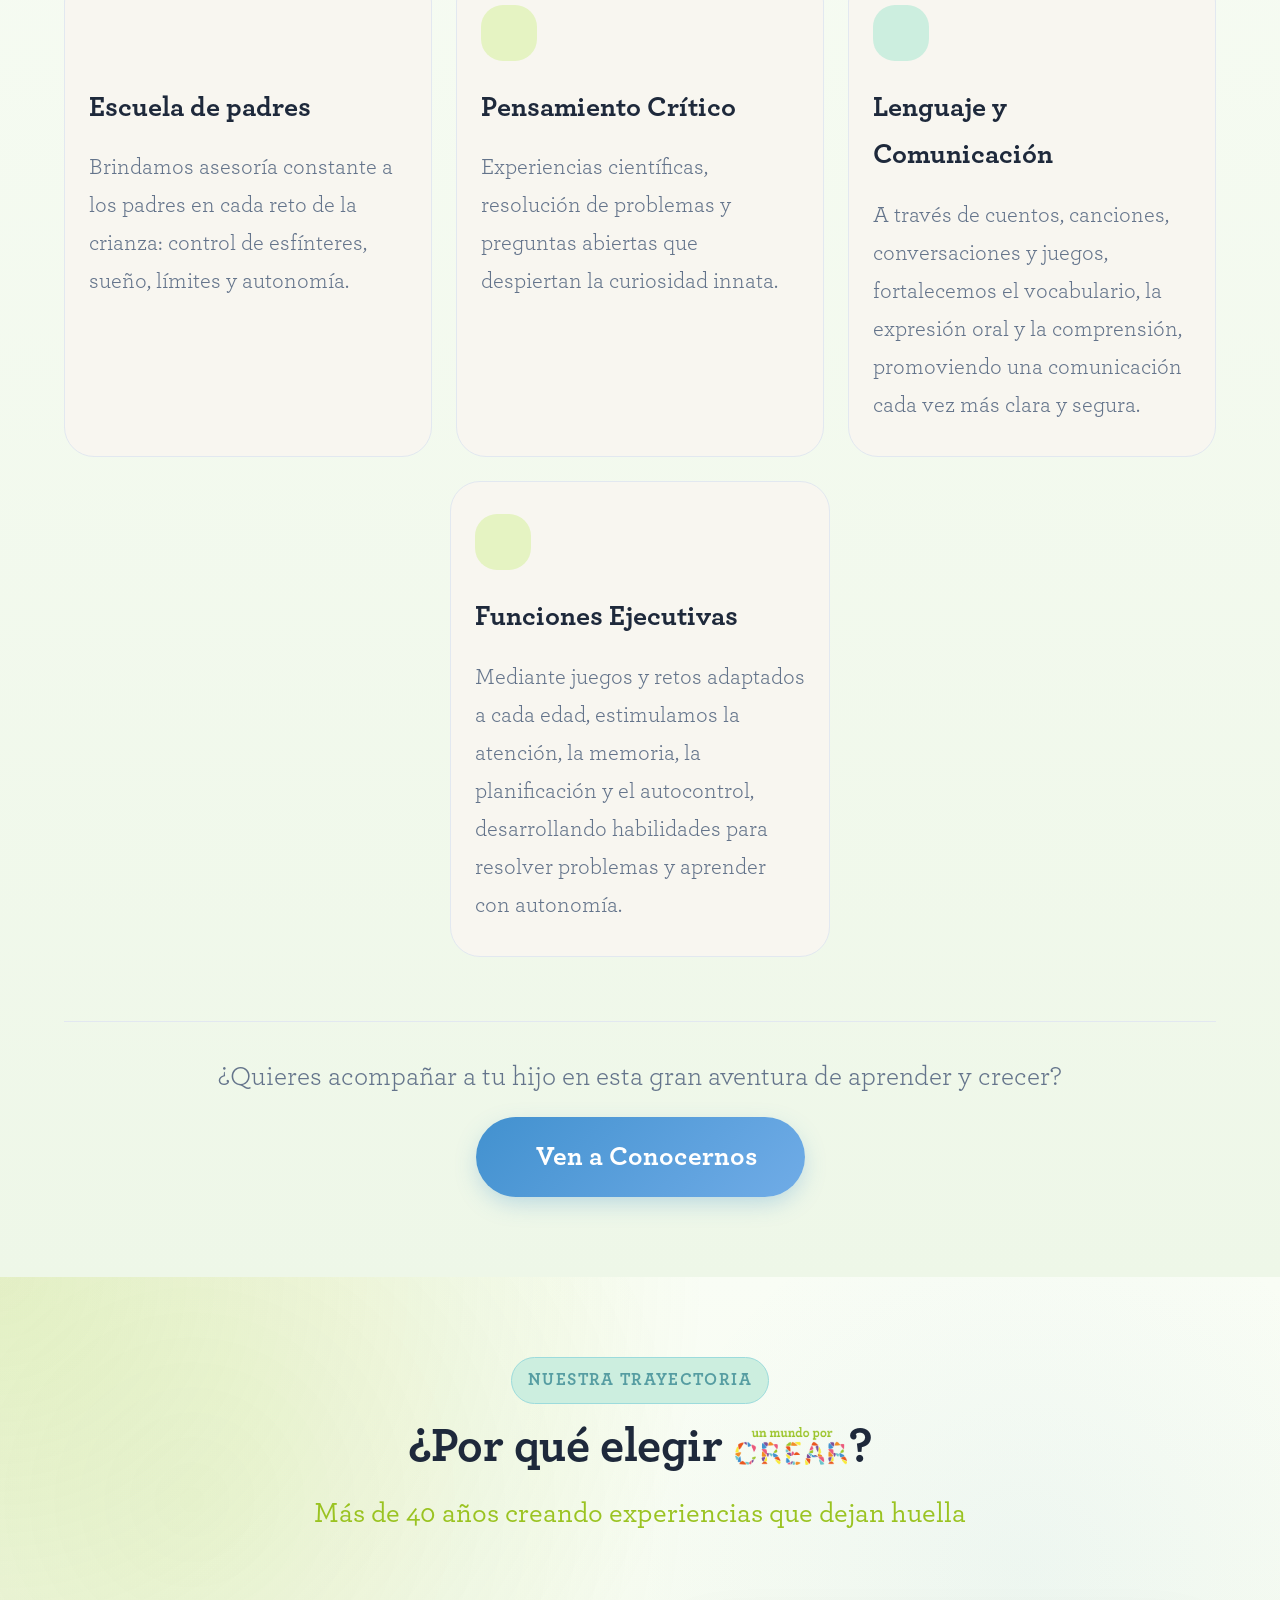
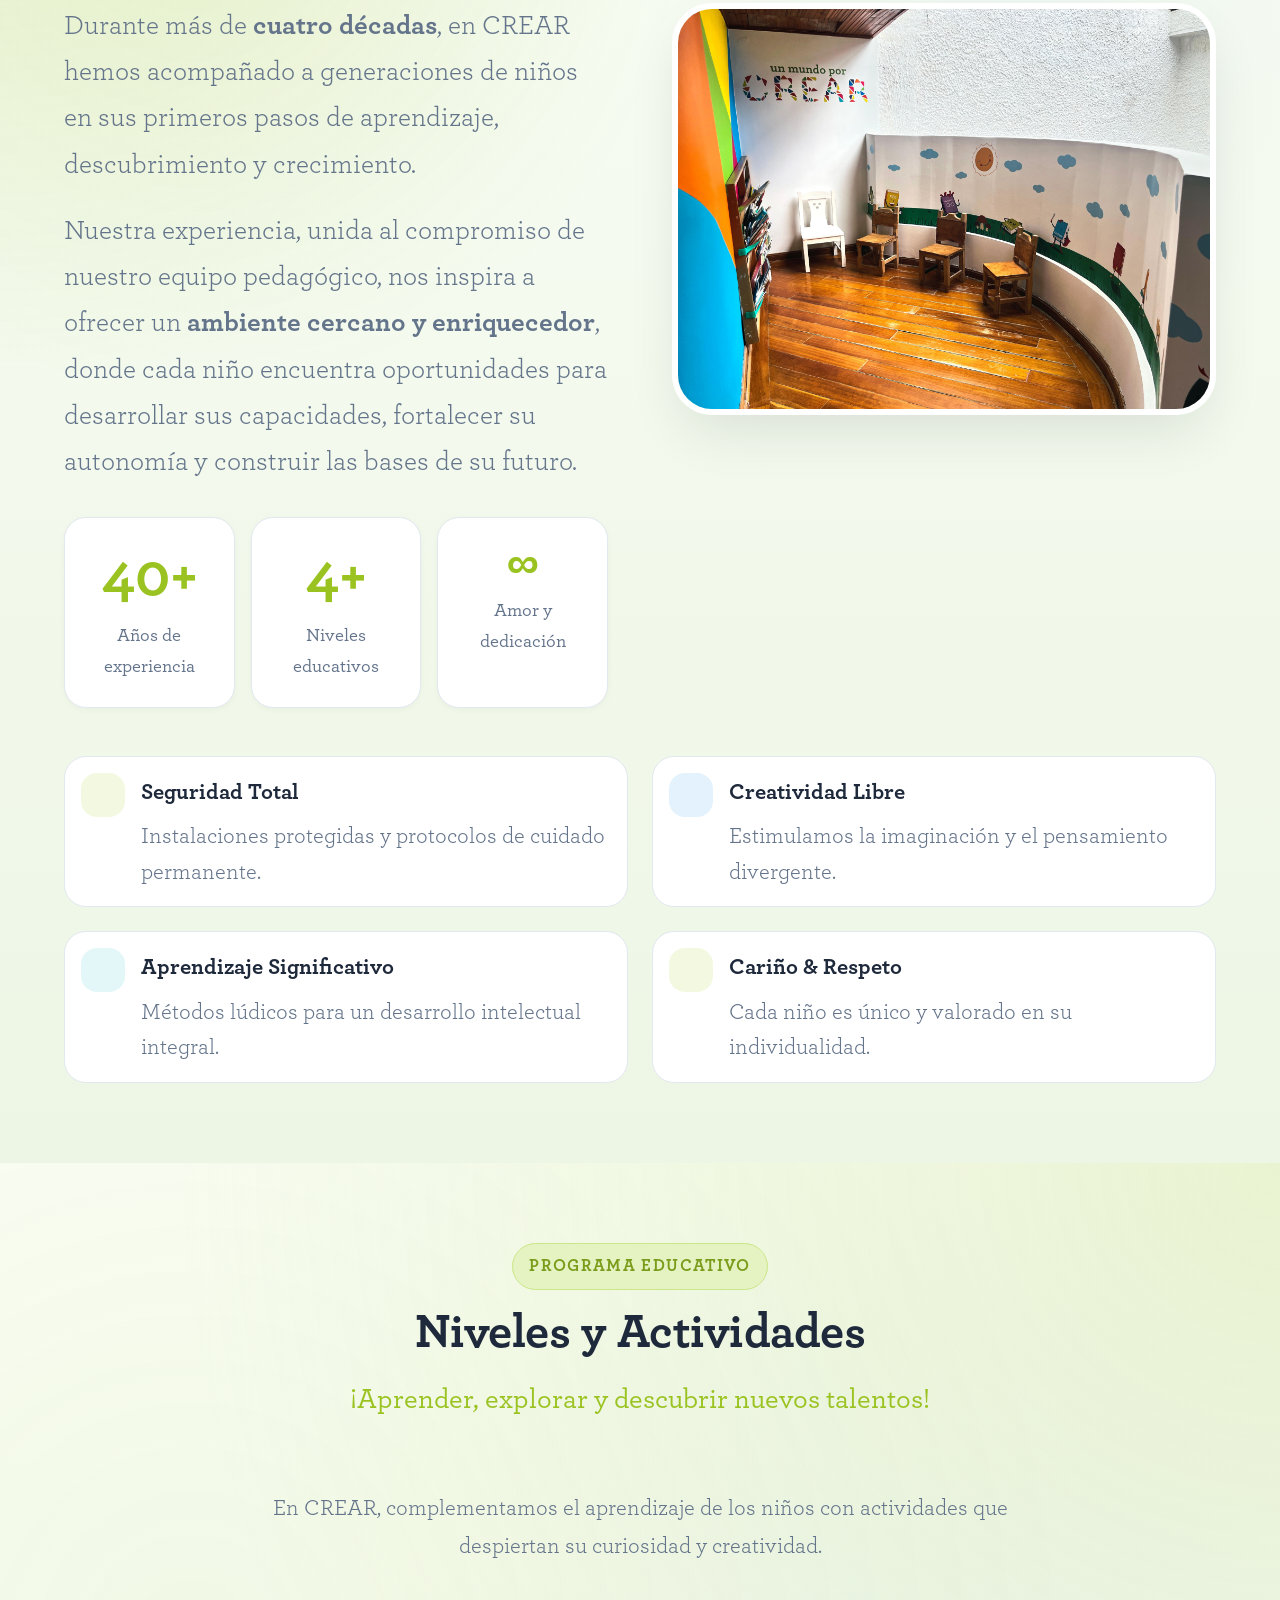
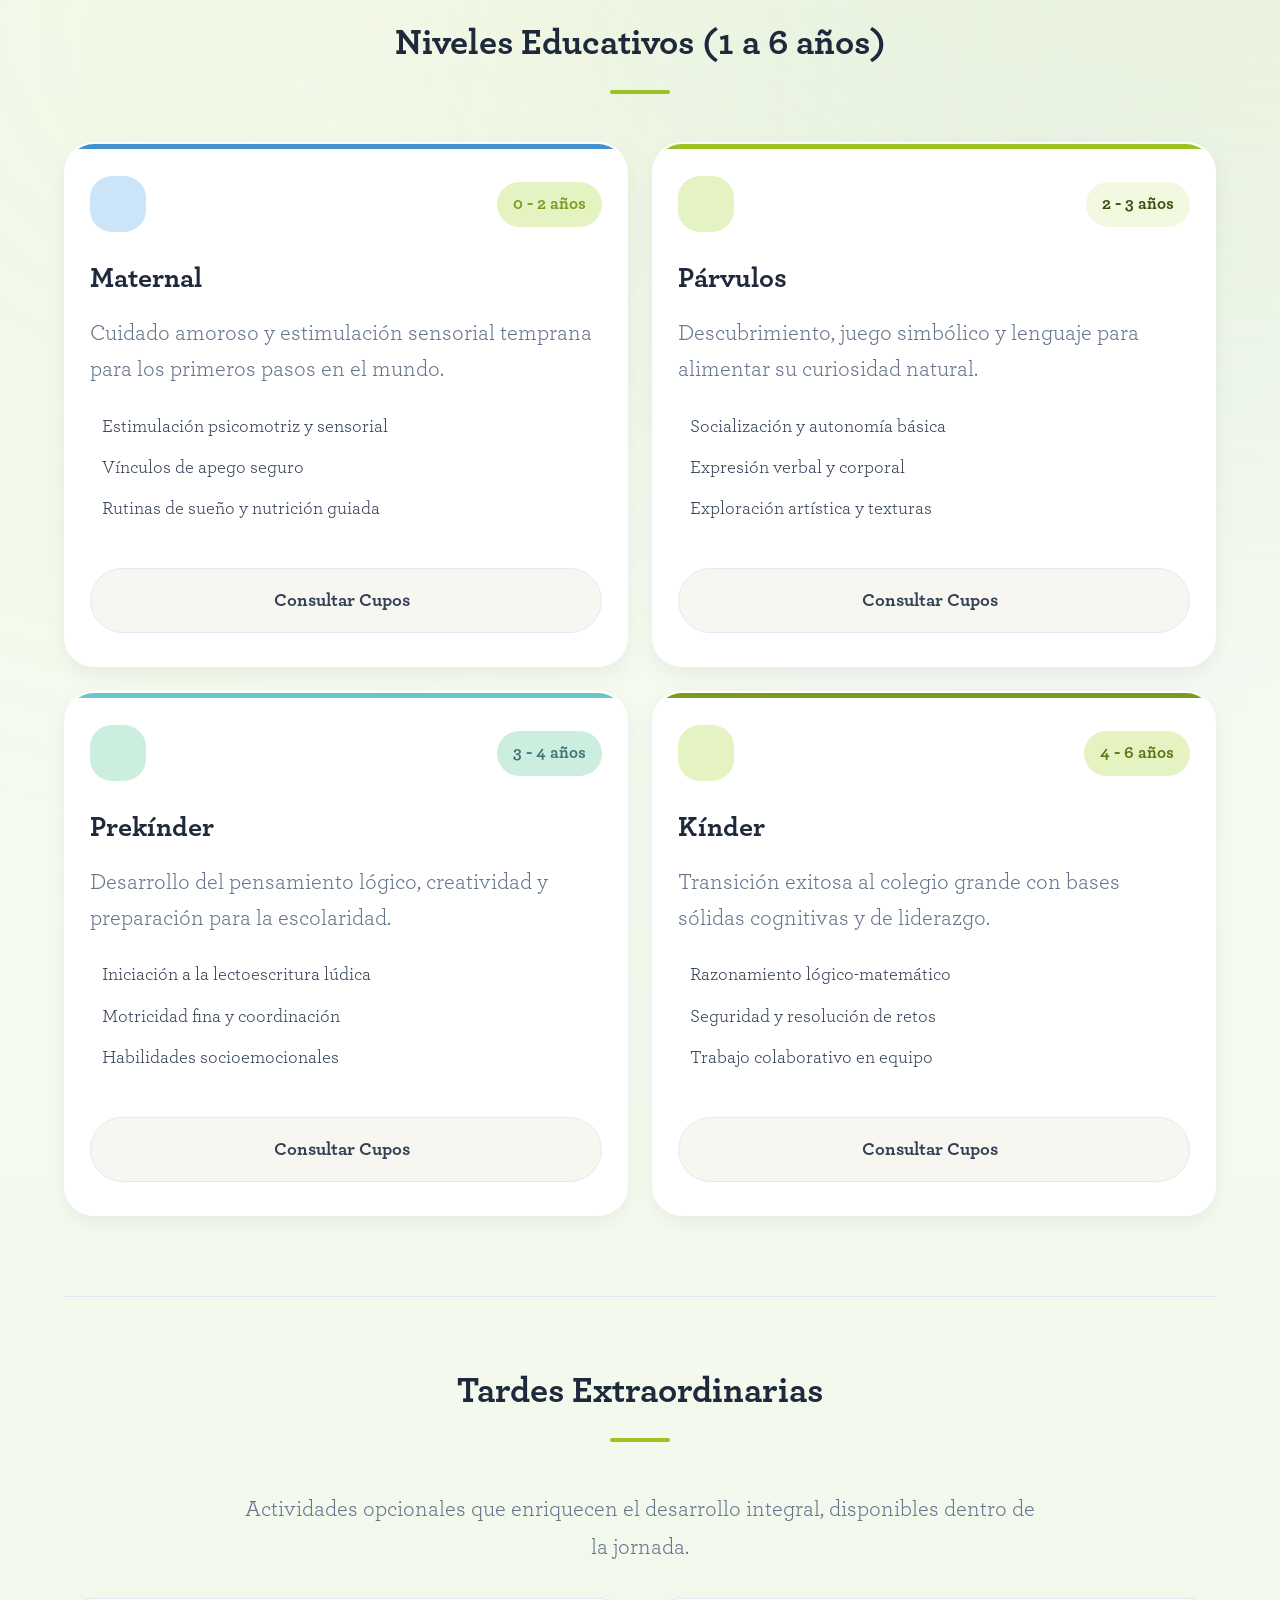
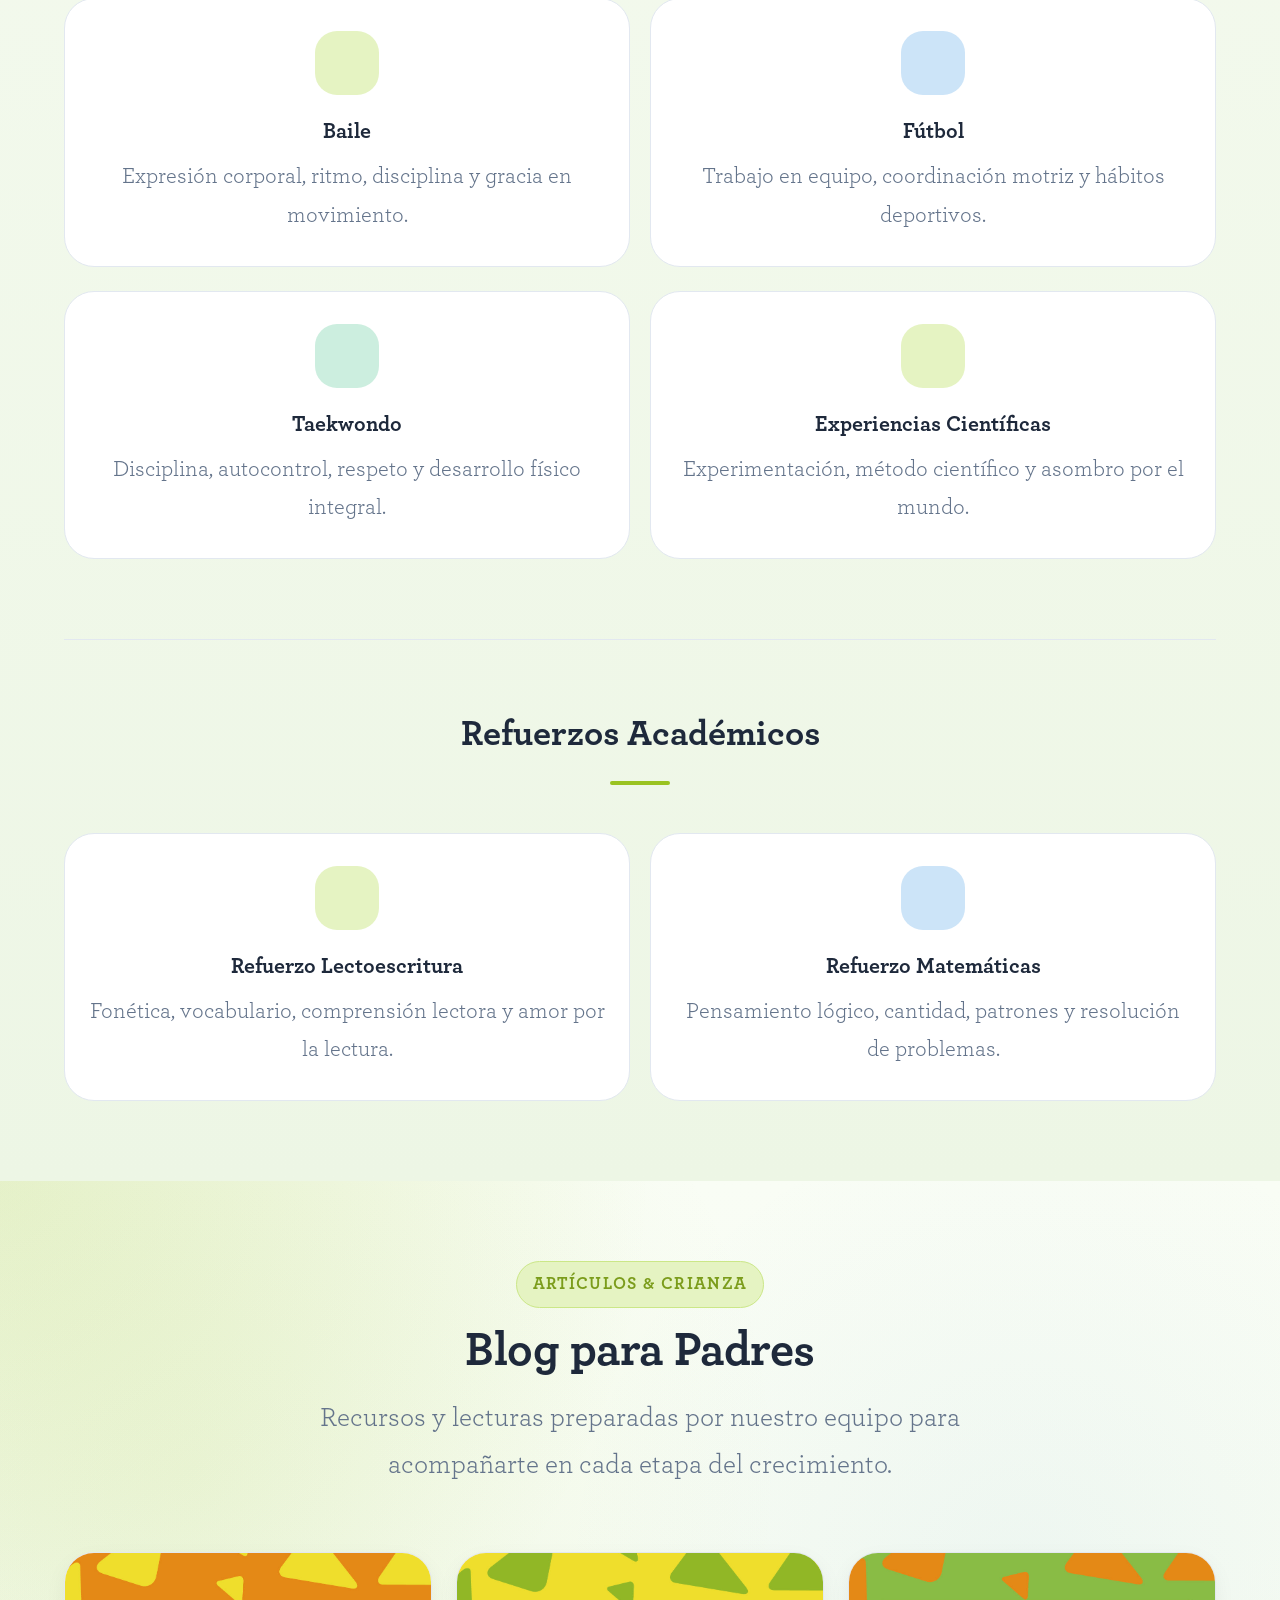
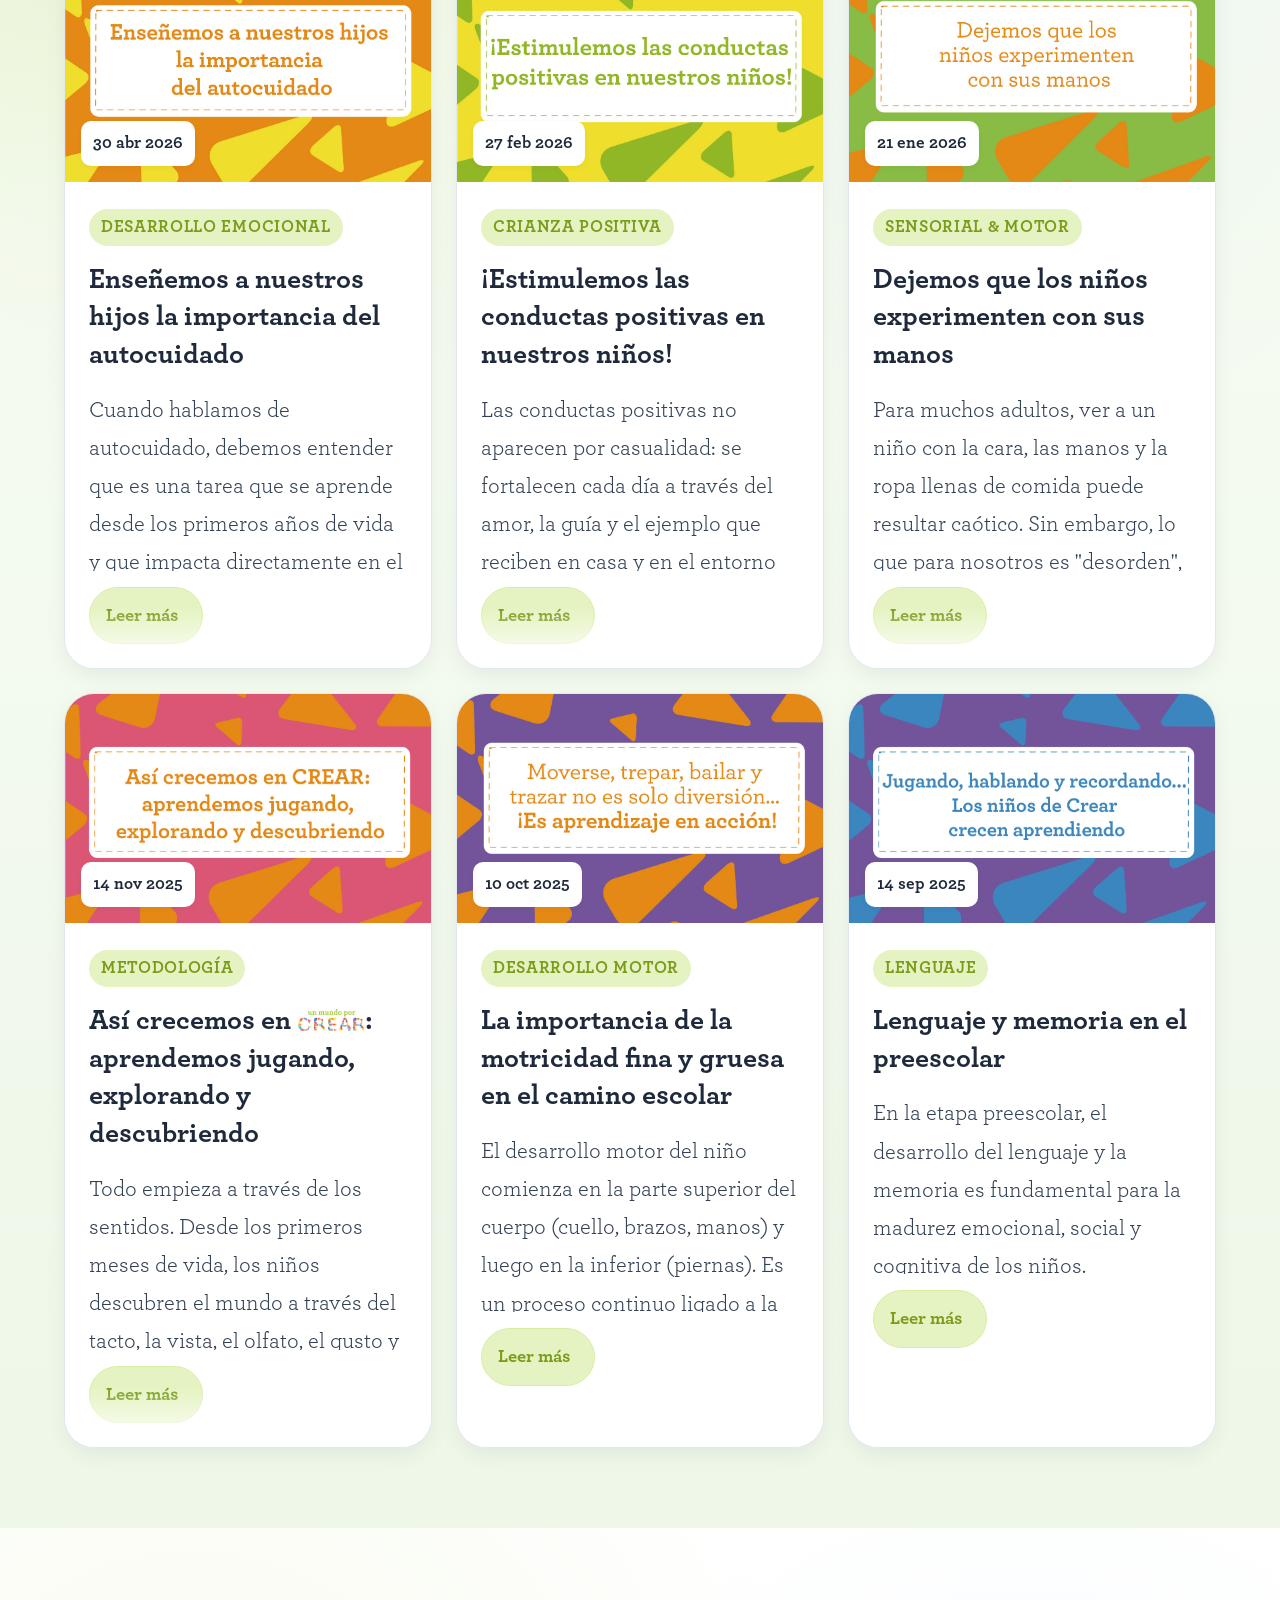
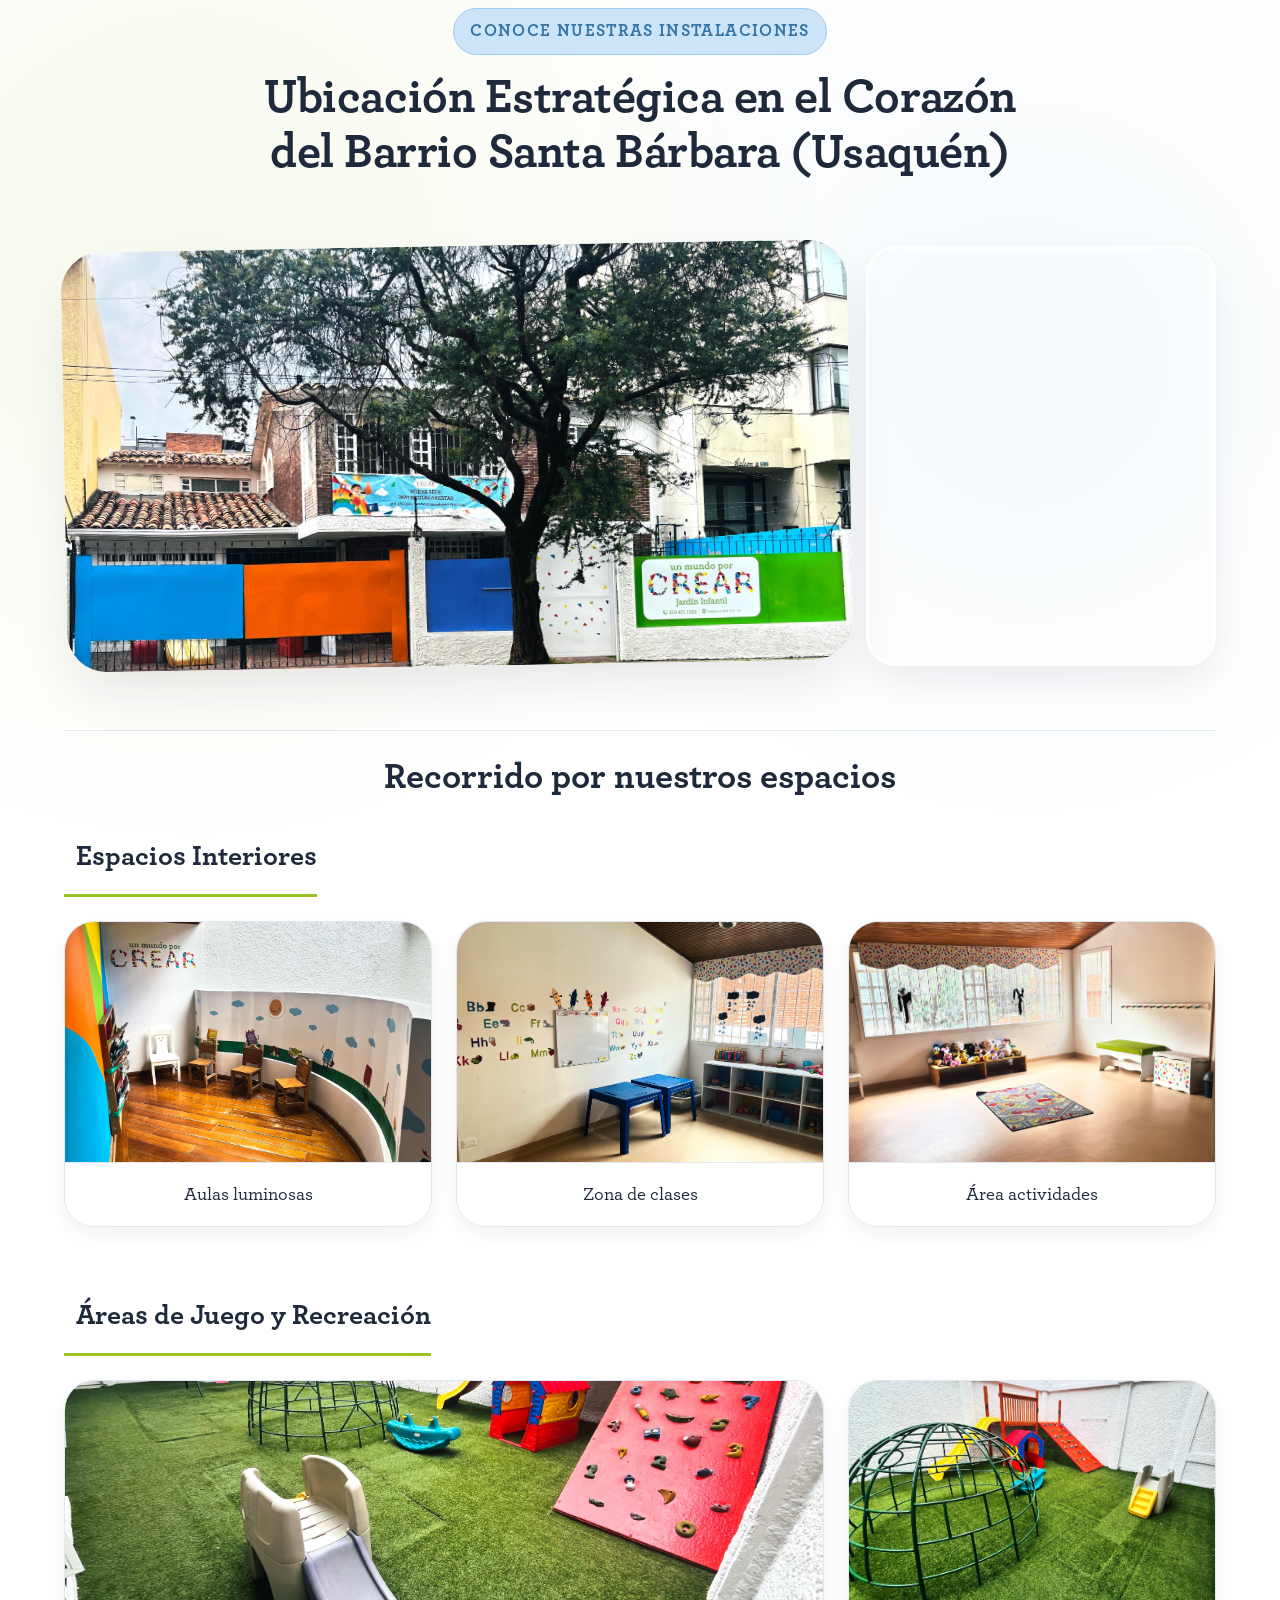
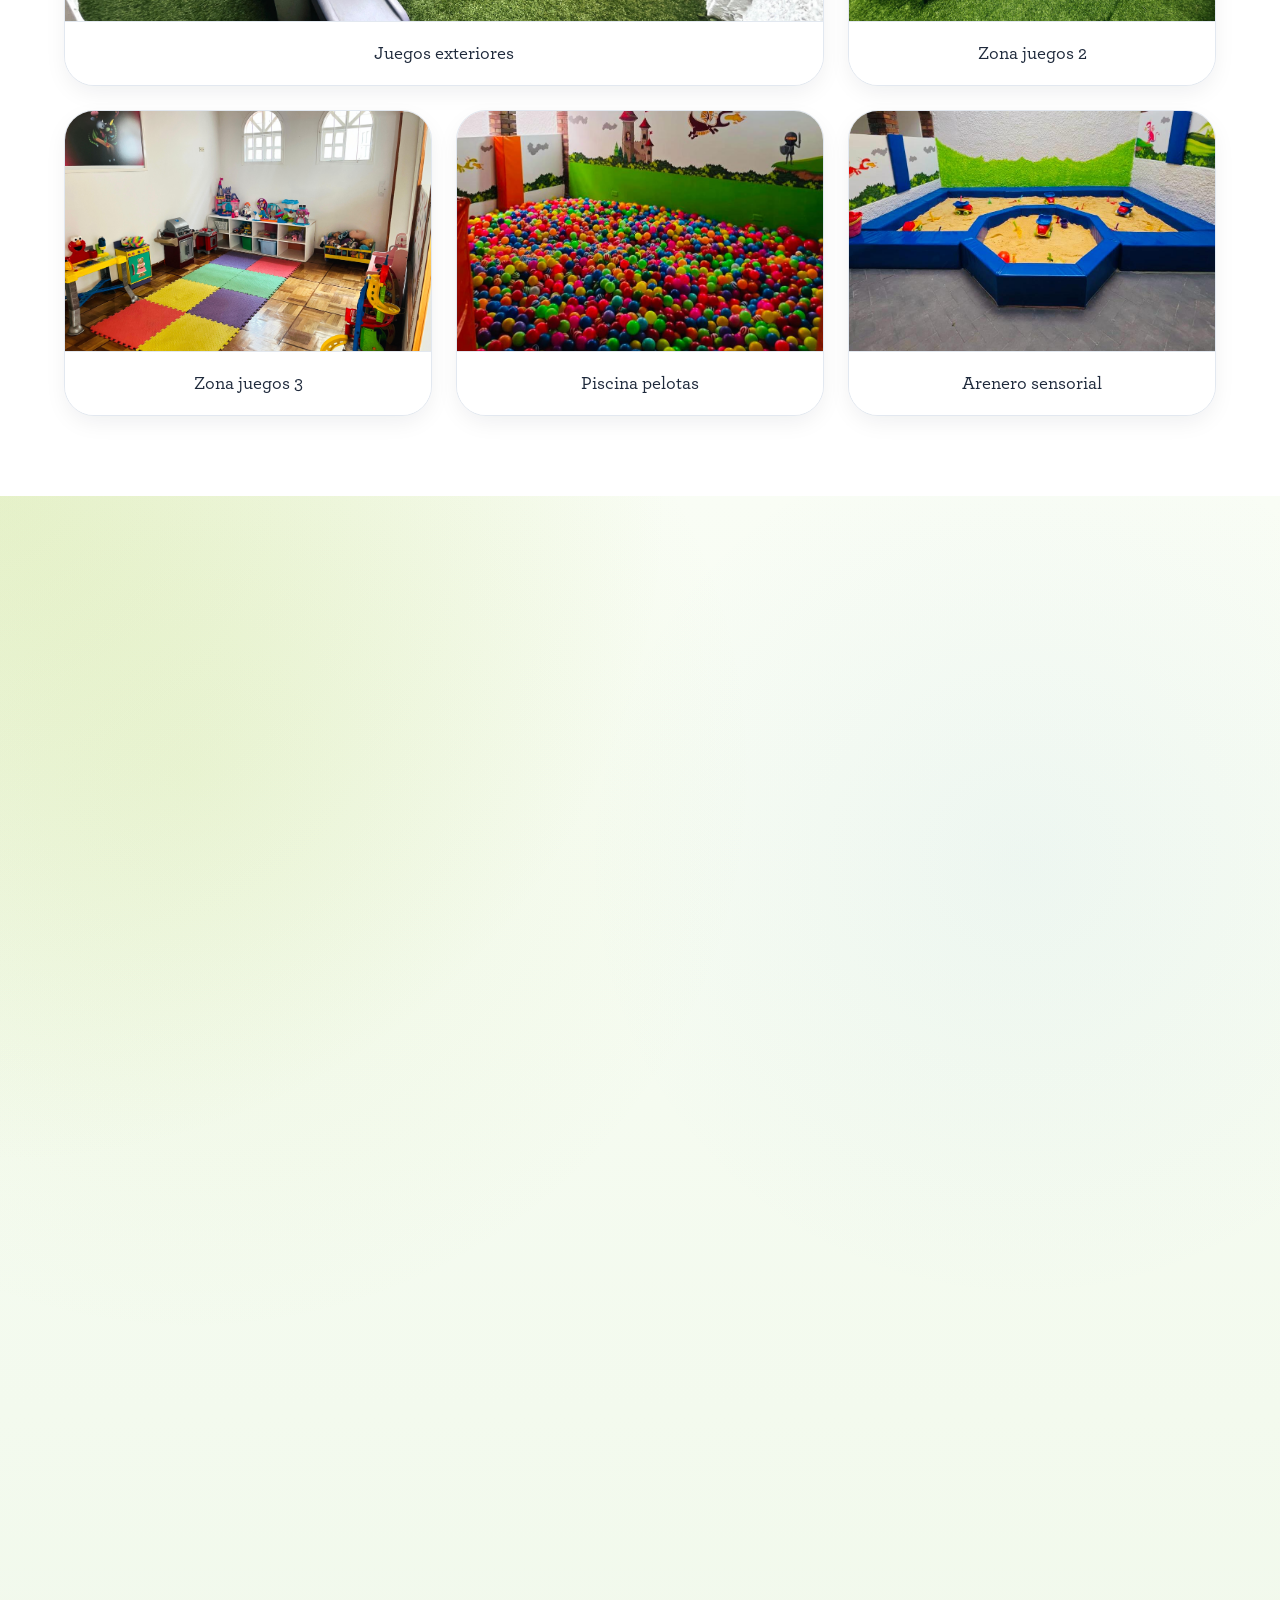
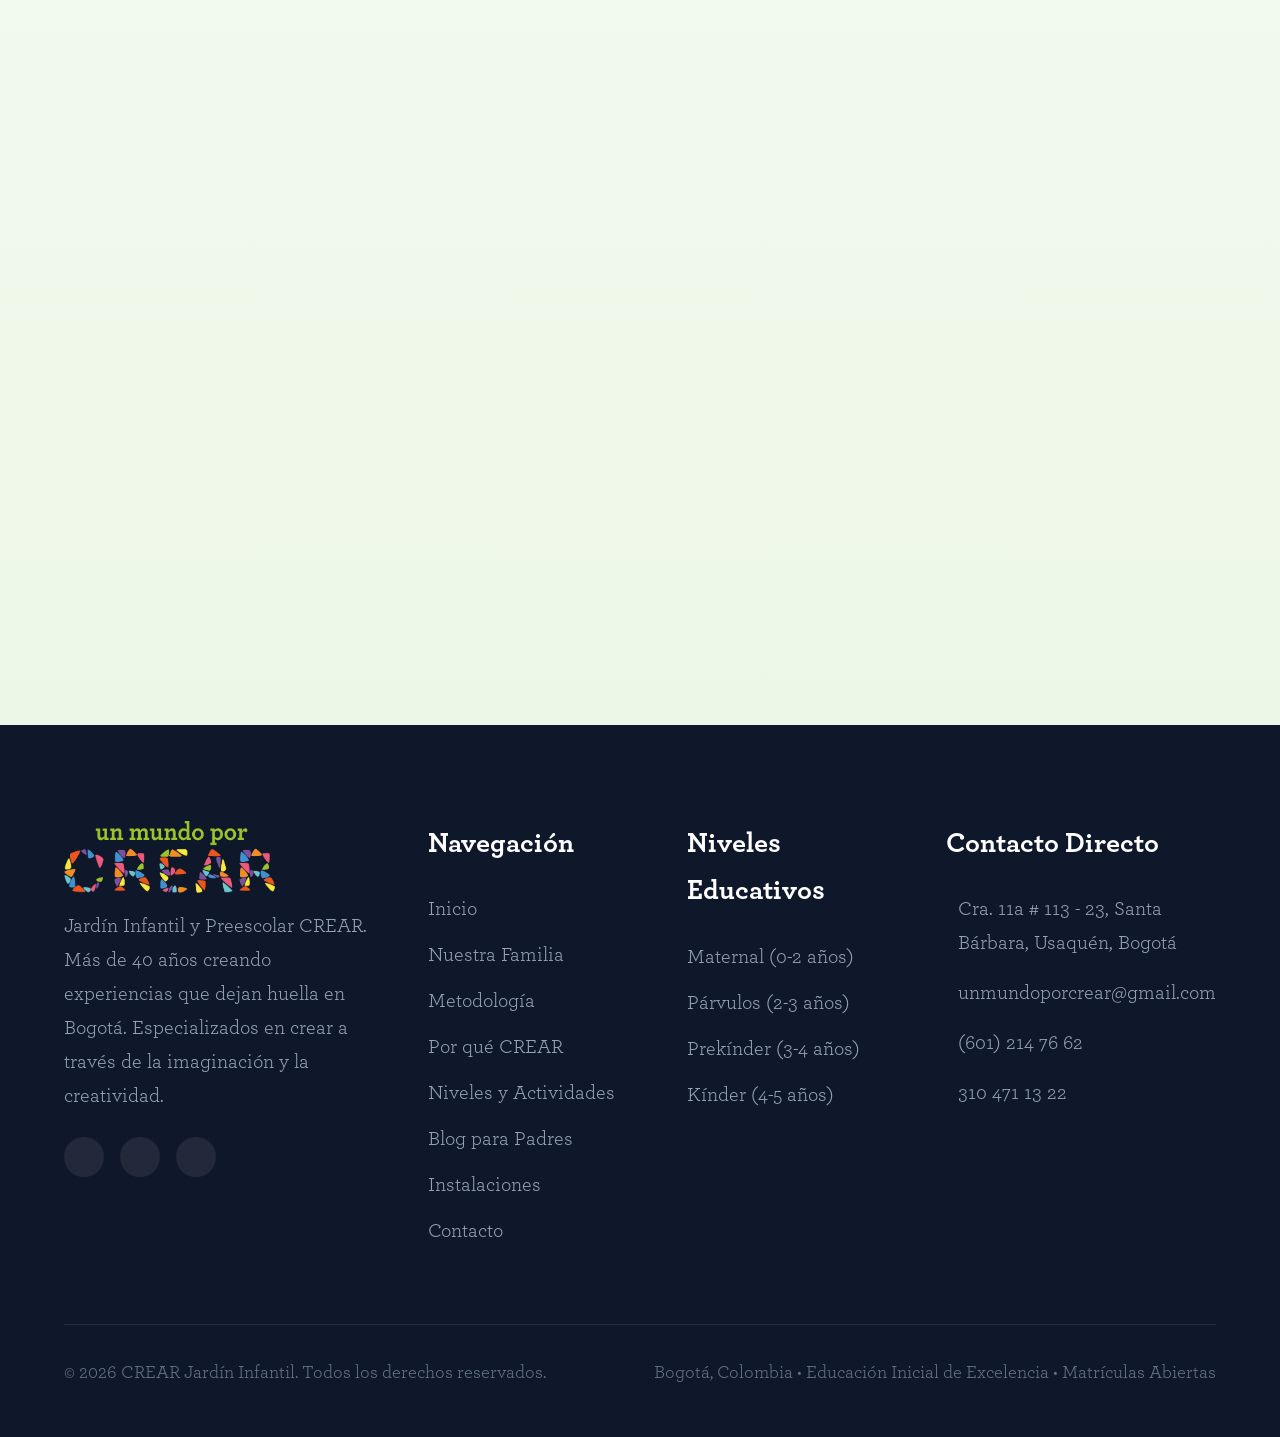
==== commit f40ecc6c: "feat: hero optimizado para movil - Titulo 'Matriculas Abiertas!' mas grande en movil (34-41px) y con" ====
--- a/index.html
+++ b/index.html
@@ -19,7 +19,7 @@
   <meta name="twitter:card" content="summary_large_image">
   <meta name="twitter:image" content="https://www.unmundoporcrear.com/img/hero.jpg">
   <link rel="canonical" href="https://www.unmundoporcrear.com/">
-  <link rel="stylesheet" href="css/styles.css?v=20">
+  <link rel="stylesheet" href="css/styles.css?v=21">
   <link rel="icon" href="img/logo2.png" type="image/png">
   <meta name="theme-color" content="#9ac321">
   
@@ -216,18 +216,6 @@
               <span class="typewriter-word">imaginación</span>
             </span>
           </h1>
-
-          <div class="hero-buttons">
-            <a href="https://wa.me/573104711322" target="_blank" rel="noopener noreferrer"
-              class="btn btn-primary btn-lg hero-btn-pulse" aria-label="Agendar visita pedagógica por WhatsApp">
-              <i class="ph ph-calendar-check" aria-hidden="true"></i>
-              <span>Agendar Visita Pedagógica</span>
-            </a>
-            <a href="#niveles" class="btn btn-secondary btn-lg">
-              <i class="ph ph-compass" aria-hidden="true"></i>
-              <span>Conoce los Niveles</span>
-            </a>
-          </div>
         </div>
 
         <!-- Hero Image -->
@@ -264,6 +252,19 @@
               <span>de experiencia</span>
             </div>
           </div>
+        </div>
+
+        <!-- Hero Buttons (debajo de la imagen en móvil) -->
+        <div class="hero-buttons">
+          <a href="https://wa.me/573104711322" target="_blank" rel="noopener noreferrer"
+            class="btn btn-primary btn-lg hero-btn-pulse" aria-label="Agendar visita pedagógica por WhatsApp">
+            <i class="ph ph-calendar-check" aria-hidden="true"></i>
+            <span>Agendar Visita Pedagógica</span>
+          </a>
+          <a href="#niveles" class="btn btn-secondary btn-lg">
+            <i class="ph ph-compass" aria-hidden="true"></i>
+            <span>Conoce los Niveles</span>
+          </a>
         </div>
       </div>
 
--- a/css/styles.css
+++ b/css/styles.css
@@ -1034,7 +1034,10 @@
 .hero-grid {
   display: grid;
   grid-template-columns: minmax(0, 1.15fr) minmax(0, 0.85fr);
-  gap: var(--space-3xl);
+  grid-template-areas:
+    "content image"
+    "buttons image";
+  gap: var(--space-lg) var(--space-3xl);
   align-items: center;
 }
 
@@ -1043,9 +1046,25 @@
   min-width: 0;
 }
 
+.hero-content {
+  grid-area: content;
+}
+
+.hero-buttons {
+  grid-area: buttons;
+}
+
+.hero-image-wrapper {
+  grid-area: image;
+}
+
 @media (max-width: 1024px) {
   .hero-grid {
     grid-template-columns: minmax(0, 1fr);
+    grid-template-areas:
+      "content"
+      "image"
+      "buttons";
     text-align: center;
     gap: var(--space-2xl);
   }
@@ -1281,7 +1300,7 @@
 
 @media (max-width: 480px) {
   .hero-matriculas-title .matriculas-main {
-    font-size: clamp(1.5rem, 7vw, 2rem);
+    font-size: clamp(1.9rem, 9.5vw, 2.7rem);
   }
 }
 
@@ -1340,29 +1359,15 @@
   }
 }
 
-/* Asegurar visibilidad del título de matrículas en móvil */
+/* Título de matrículas en móvil: se mantiene la animación de escritorio
+   (degradado con brillo) y solo se ajusta el salto de línea */
 @media (max-width: 768px) {
 
-  .matriculas-text,
-  .matriculas-main {
-    color: var(--color-primary-700);
-    -webkit-text-fill-color: var(--color-primary-700);
-    background: transparent;
-    -webkit-background-clip: unset;
-    background-clip: unset;
-    filter: none;
-  }
-
   .matriculas-text {
-    display: inline;
+    display: inline-block;
     white-space: normal;
     max-width: 100%;
     overflow-wrap: break-word;
-  }
-
-  .matriculas-text::before,
-  .matriculas-text::after {
-    display: none;
   }
 }
 
@@ -1427,7 +1432,7 @@
   display: flex;
   flex-wrap: wrap;
   gap: var(--space-md);
-  margin-bottom: var(--space-xl);
+  margin-bottom: 0;
 }
 
 @media (max-width: 1024px) {
@@ -1453,6 +1458,14 @@
 .hero-buttons .btn-lg {
   padding: var(--space-lg) var(--space-xl);
   font-size: var(--text-body);
+}
+
+/* Botones del hero más compactos en móvil */
+@media (max-width: 768px) {
+  .hero-buttons .btn-lg {
+    padding: var(--space-md) var(--space-lg);
+    font-size: var(--text-body-sm);
+  }
 }
 
 /* Hero Carousel - Diferenciales */
@@ -4915,30 +4928,6 @@
    ======================================== */
 @media (max-width: 768px) {
 
-  /* Título de matrículas: forzar color sólido visible */
-  .hero-matriculas-title,
-  .matriculas-main {
-    background: transparent !important;
-  }
-
-  .matriculas-text {
-    color: var(--color-primary-700) !important;
-    -webkit-text-fill-color: var(--color-primary-700) !important;
-    background: transparent !important;
-    -webkit-background-clip: unset !important;
-    background-clip: unset !important;
-    filter: none !important;
-    opacity: 1 !important;
-    visibility: visible !important;
-    -webkit-text-stroke: 0 !important;
-  }
-
-  .matriculas-text::before,
-  .matriculas-text::after {
-    display: none !important;
-    content: none !important;
-  }
-
   /* Botón hamburguesa: asegurar que se muestre siempre en móvil */
   .navbar-actions {
     display: flex !important;
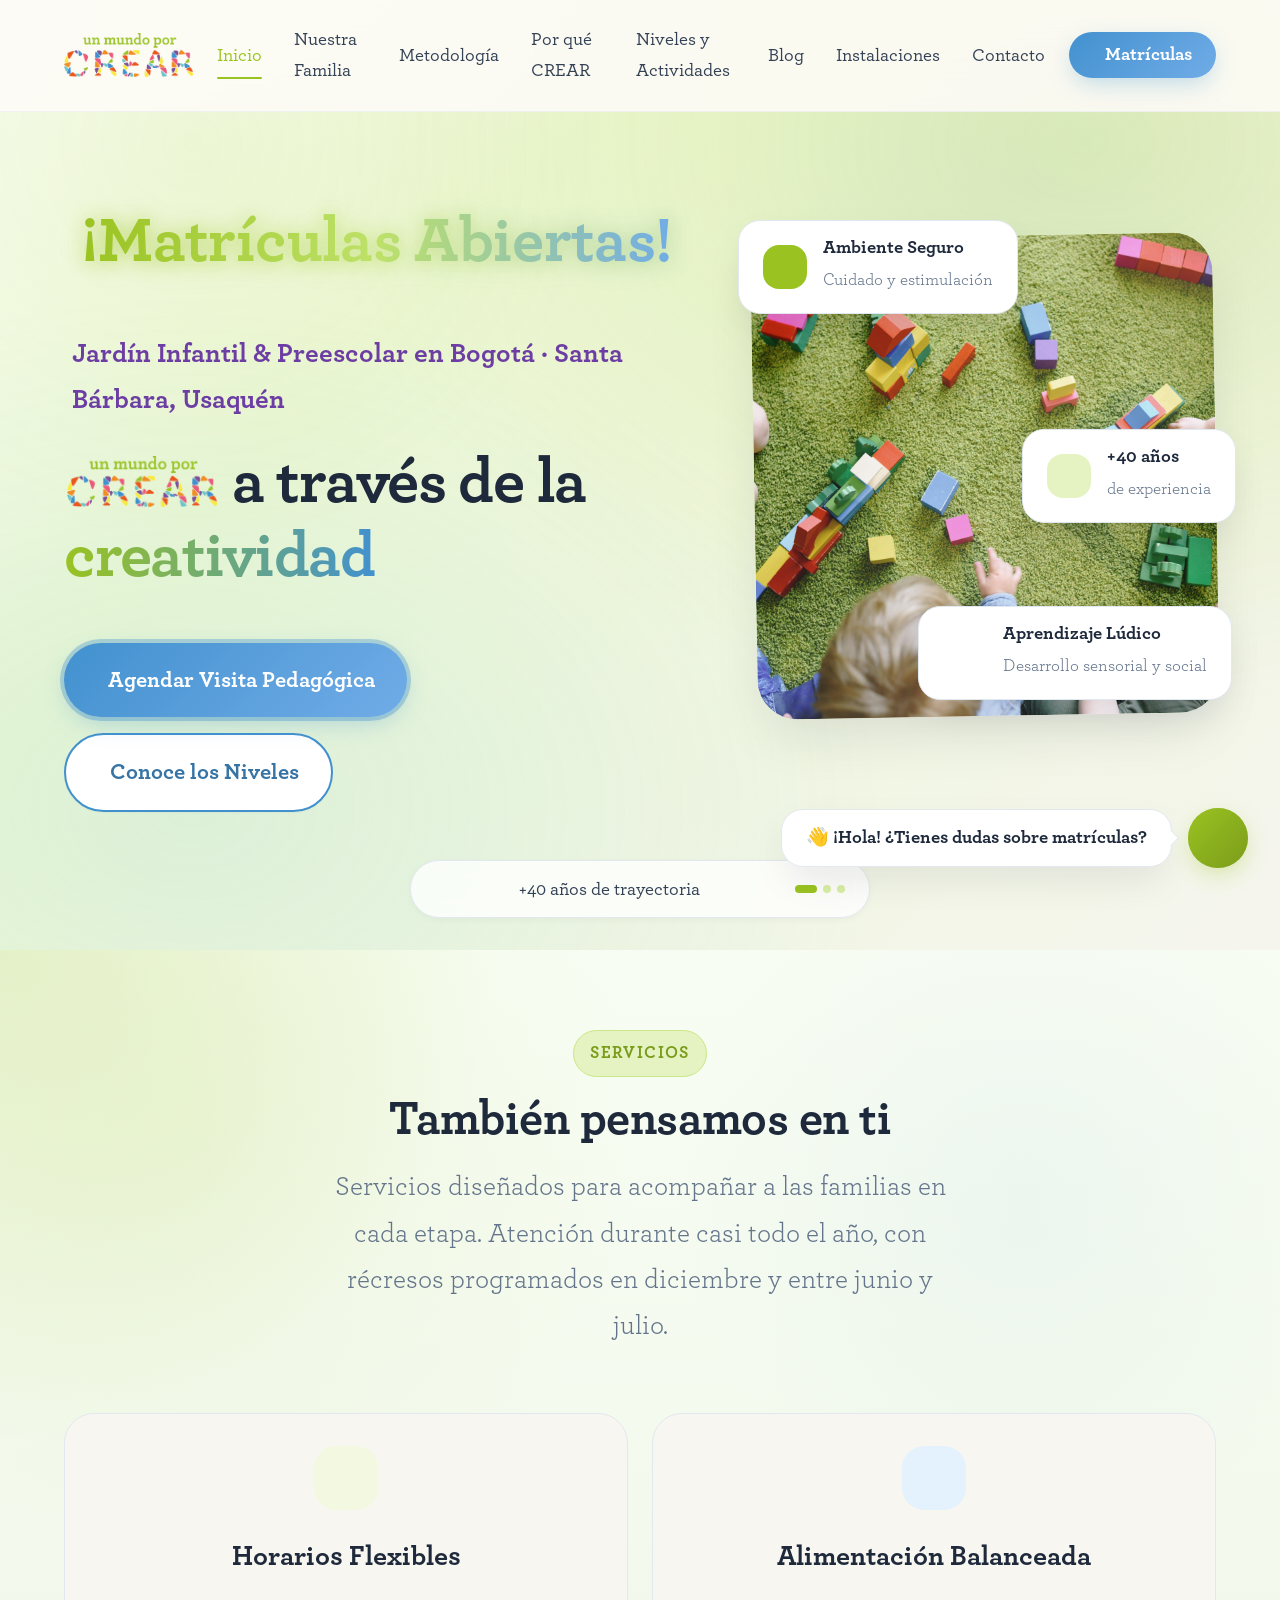
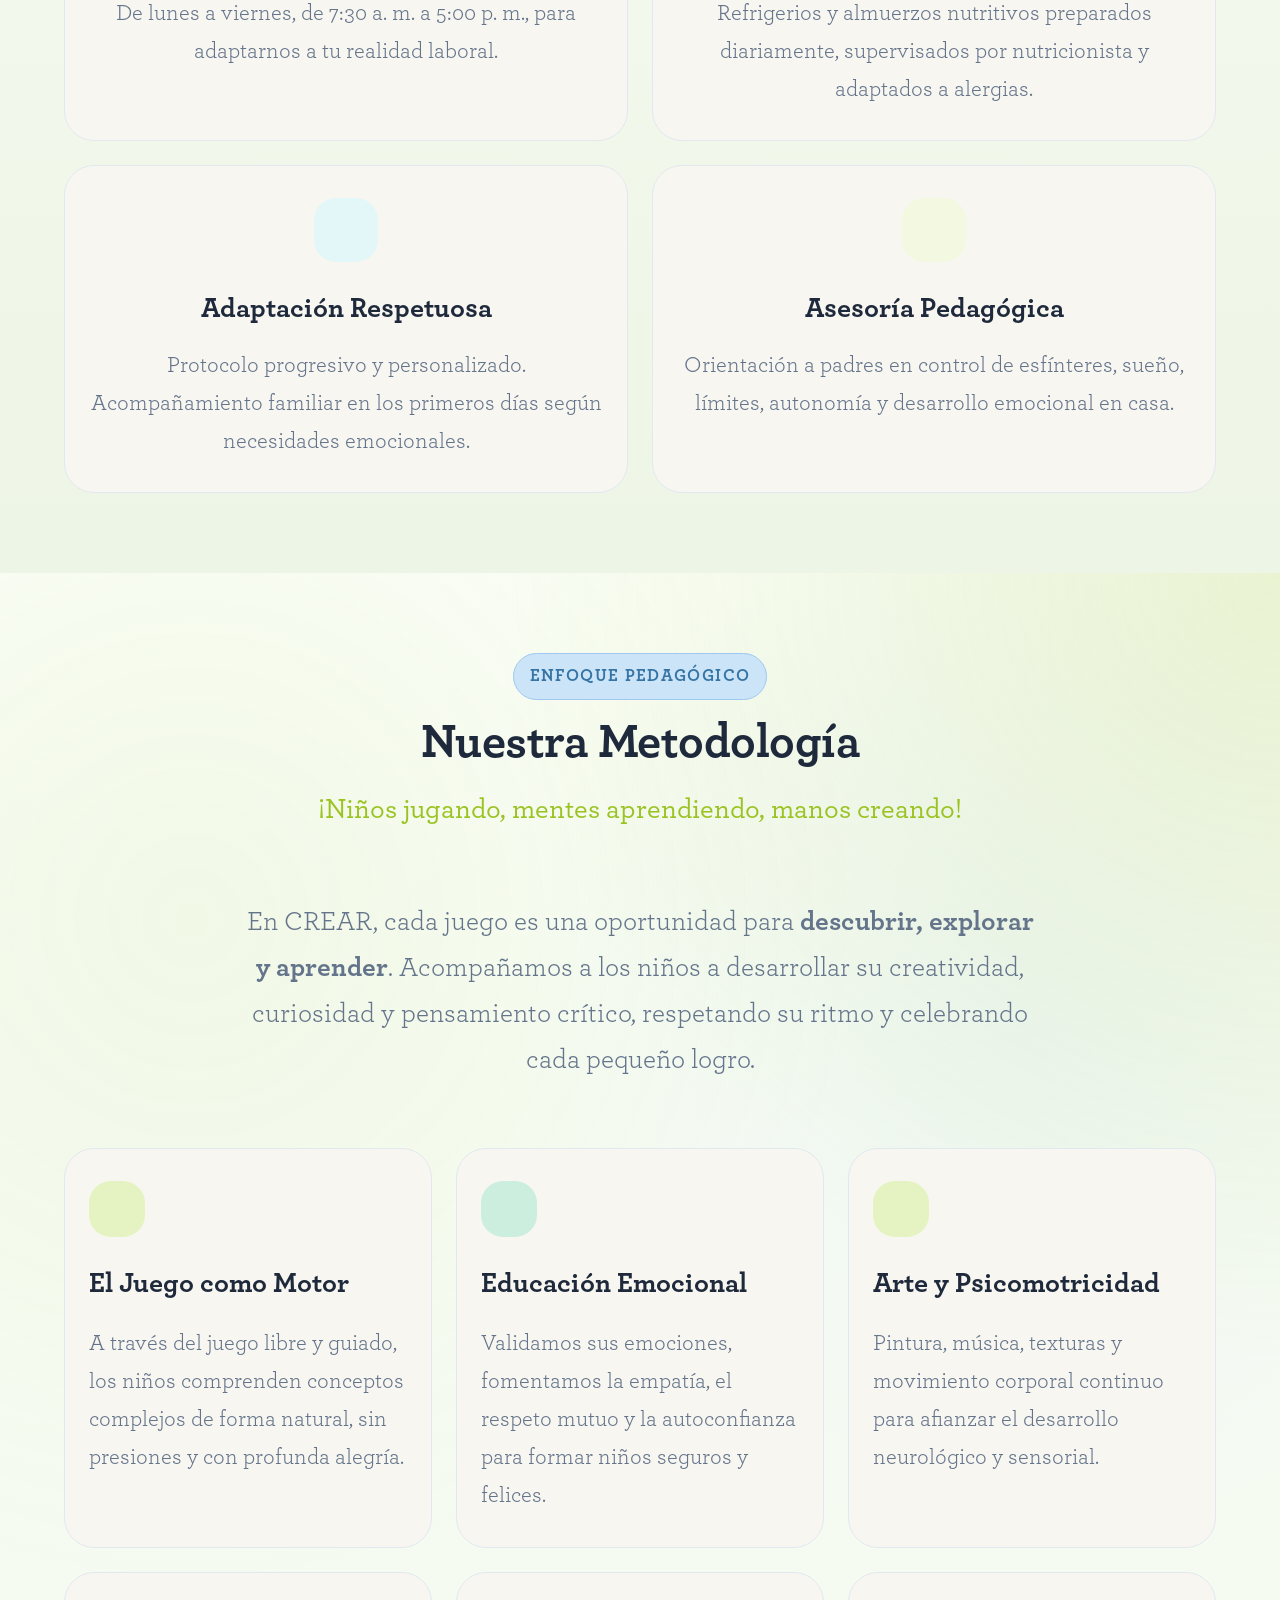
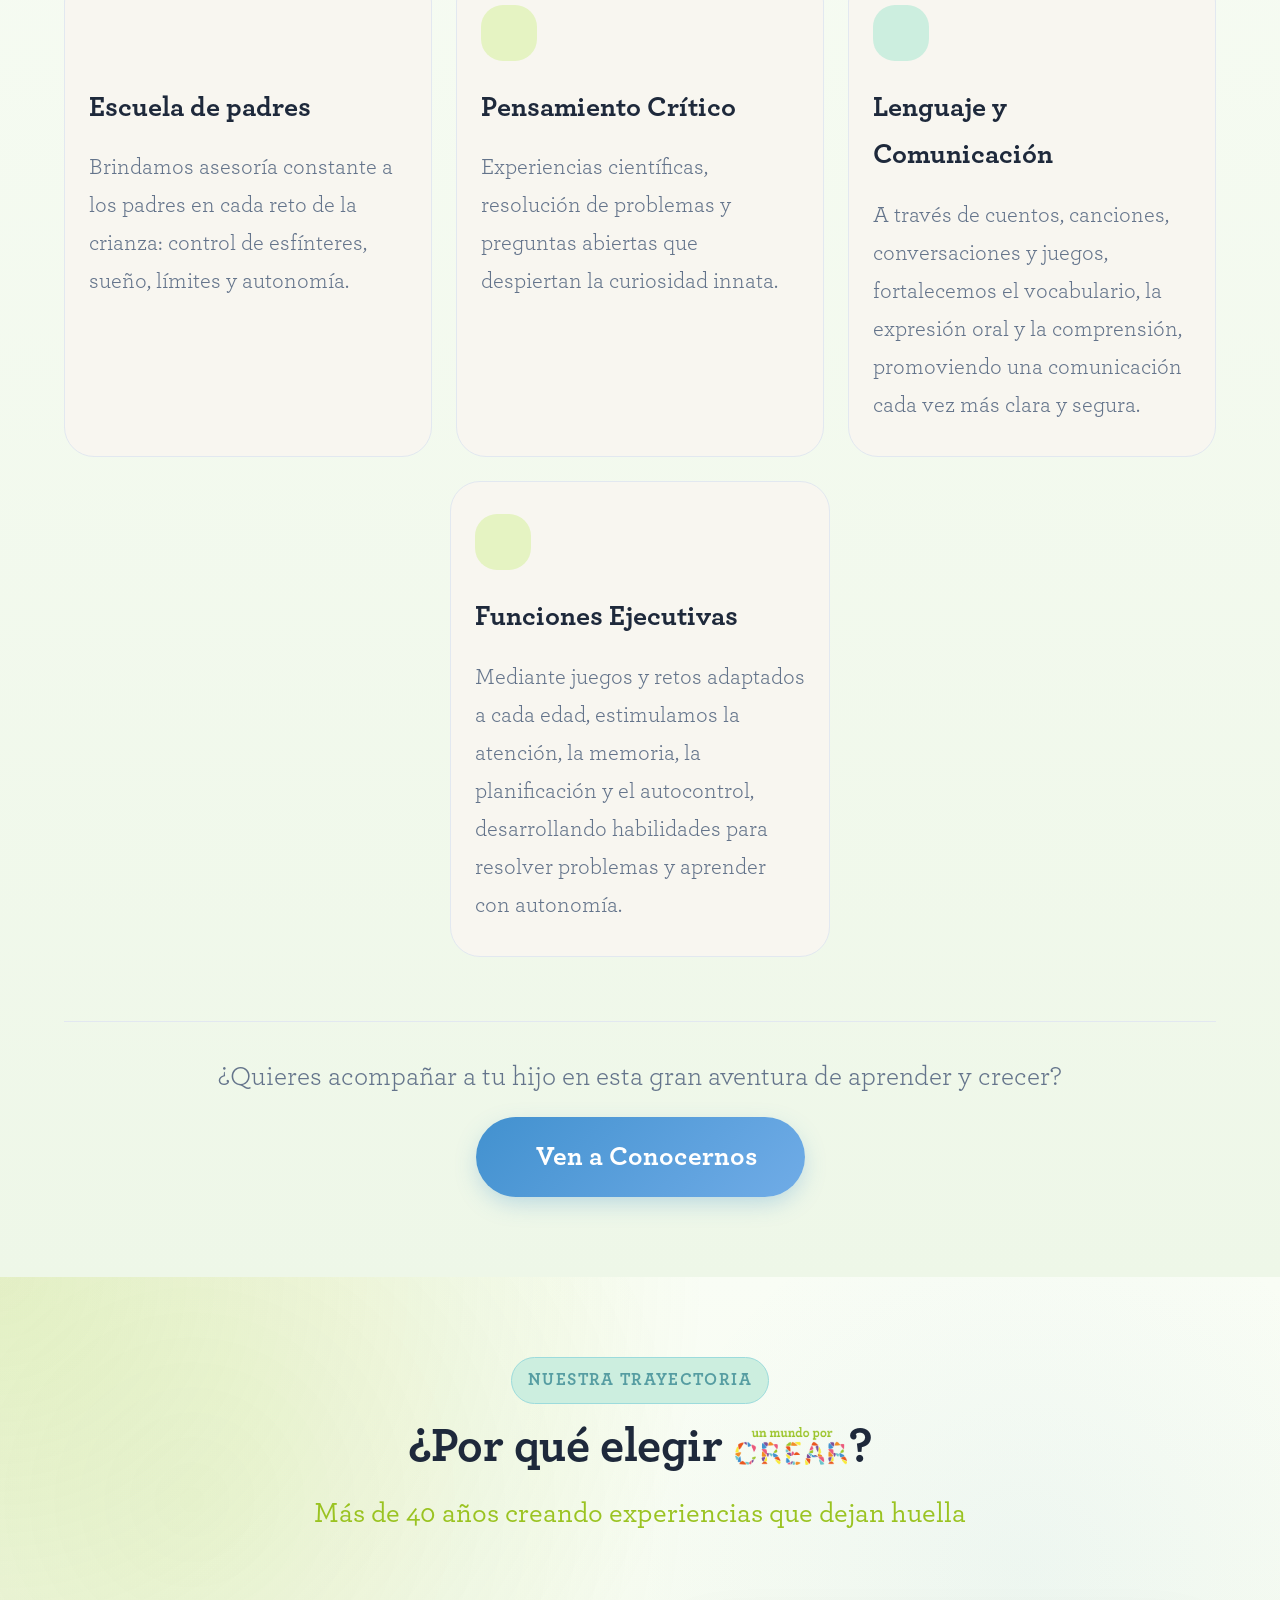
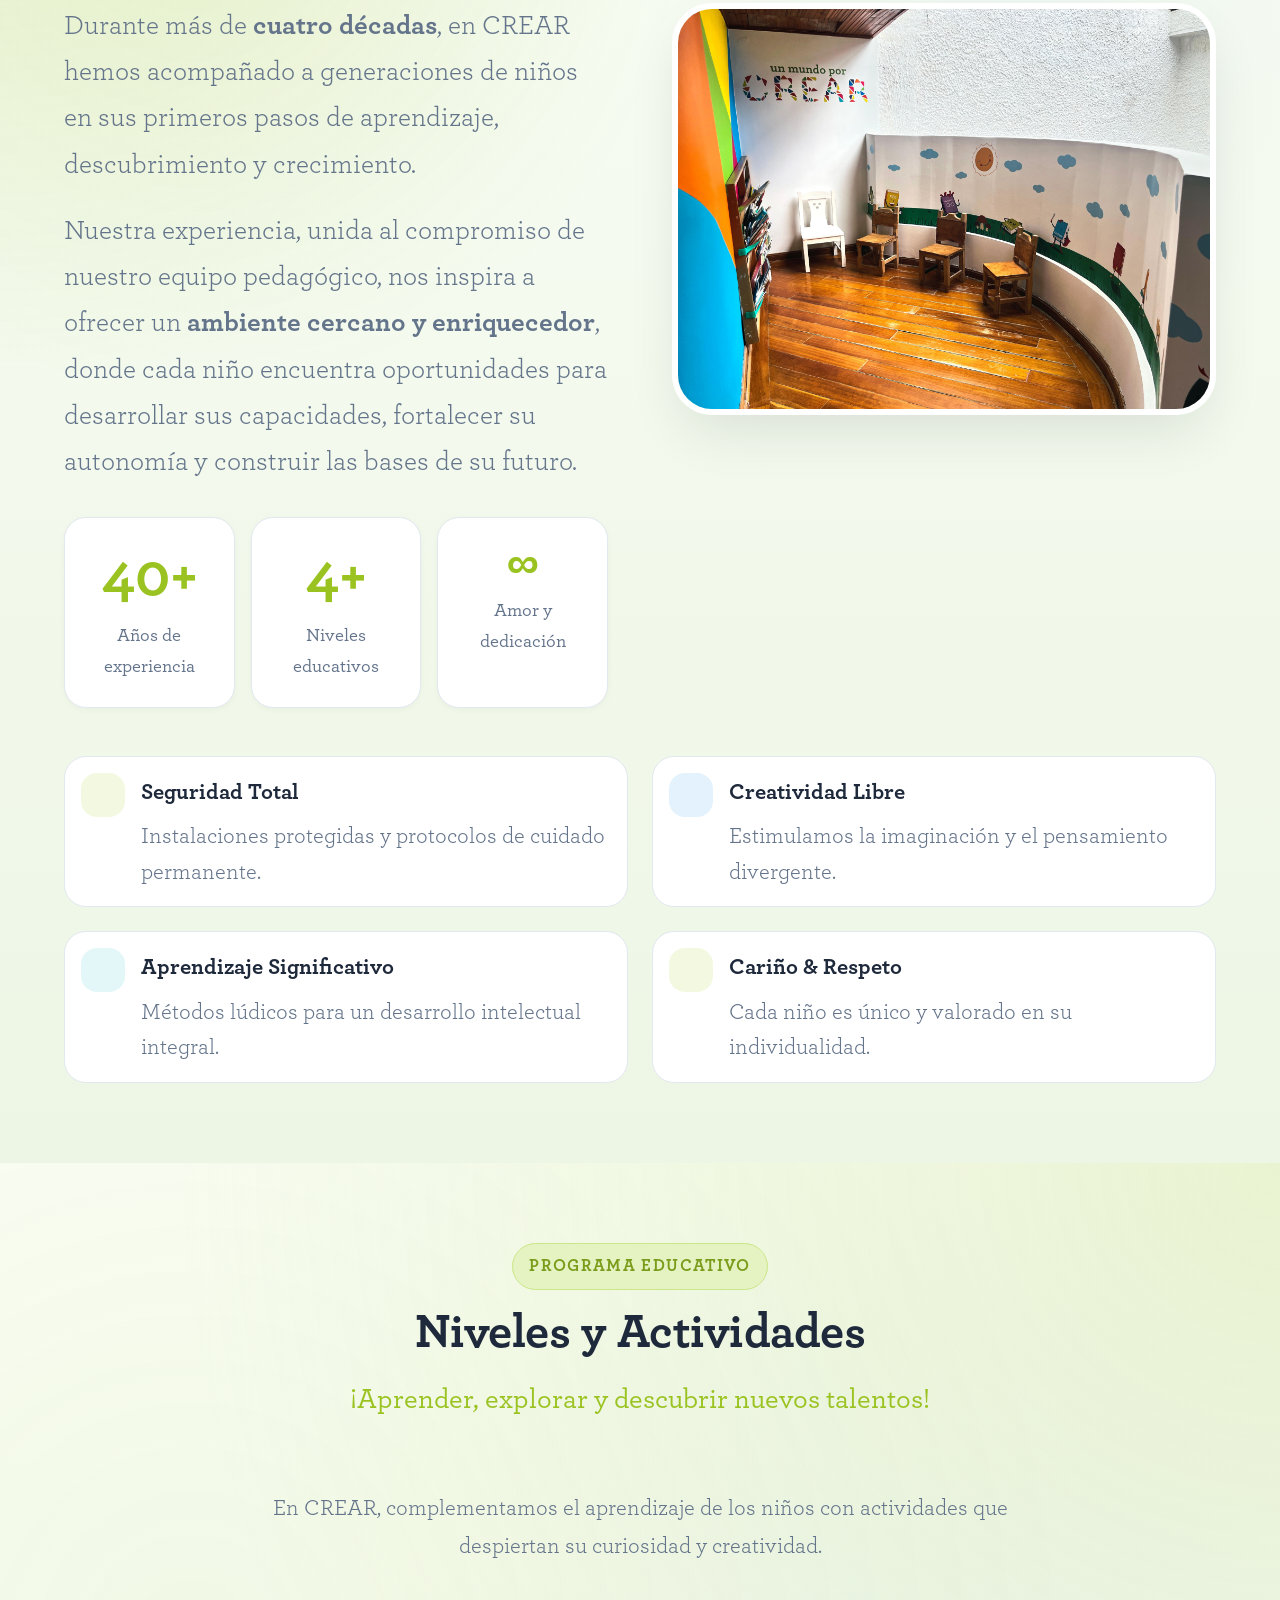
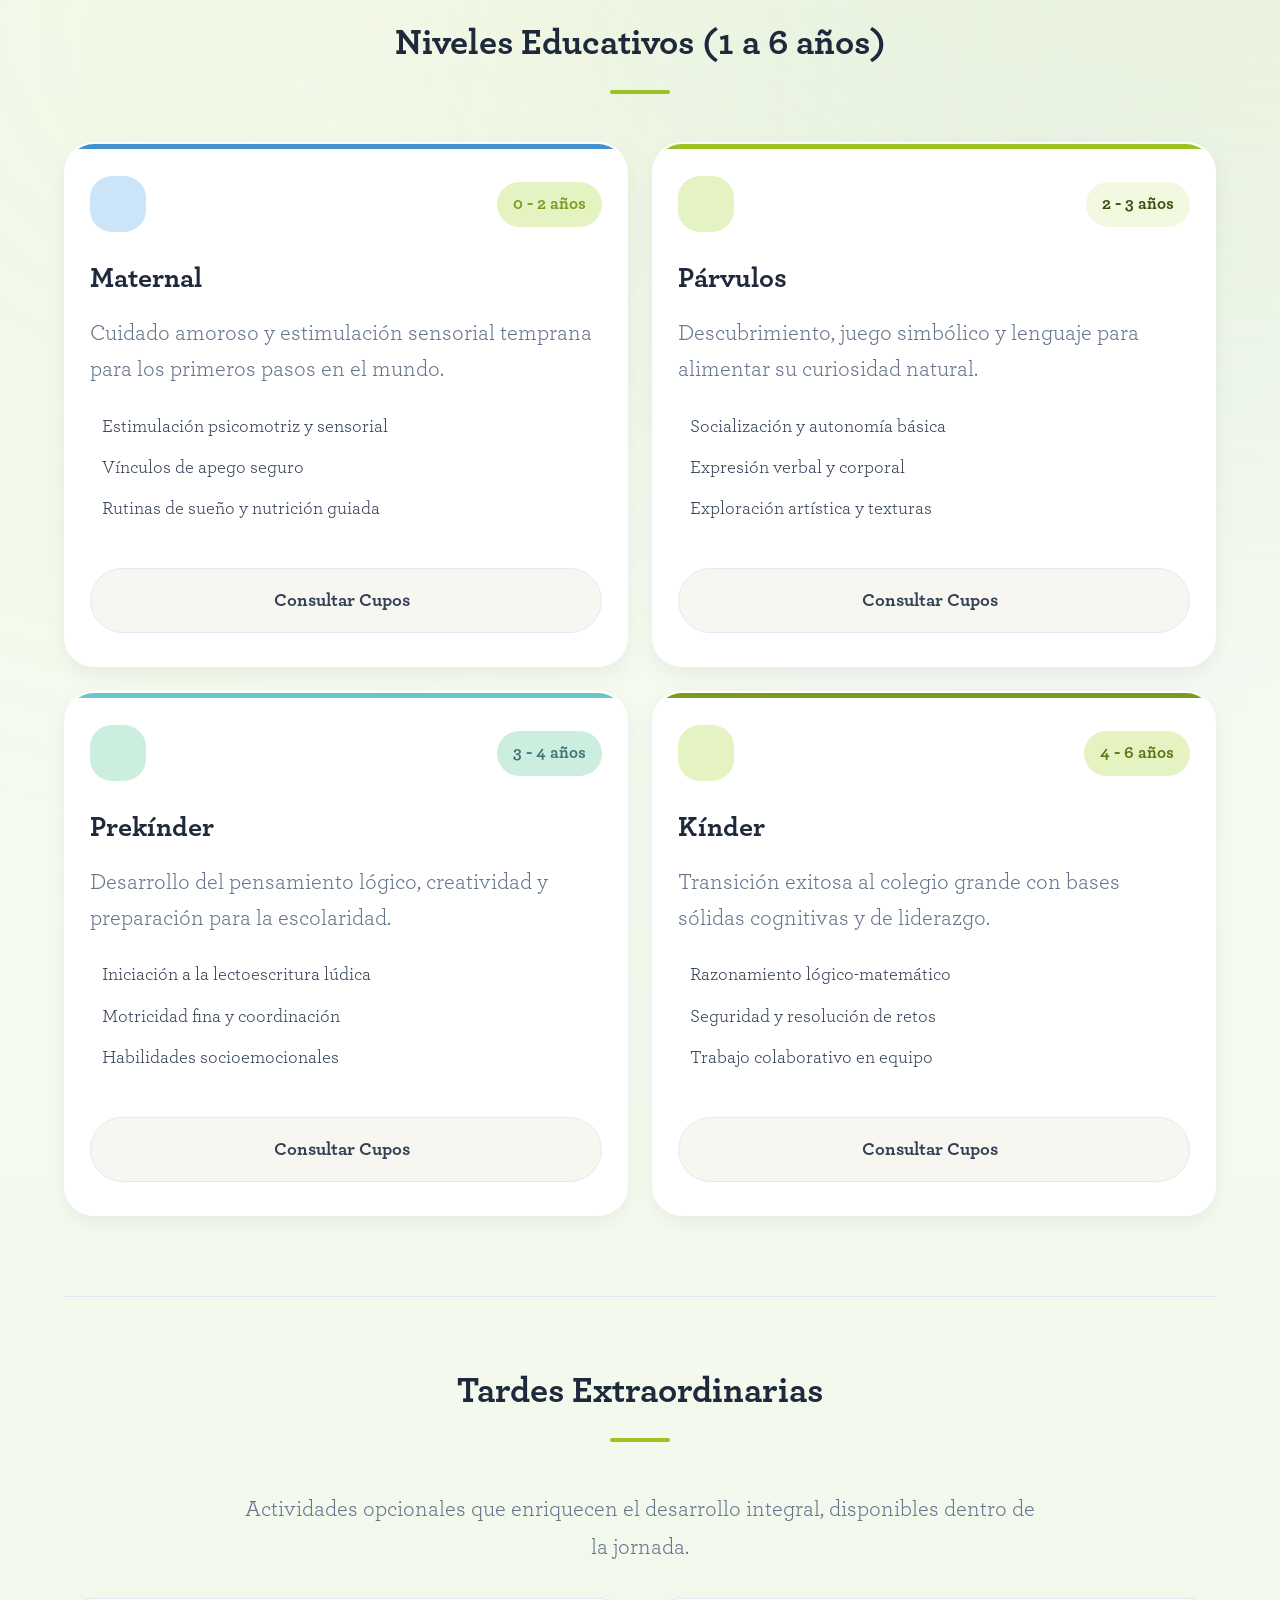
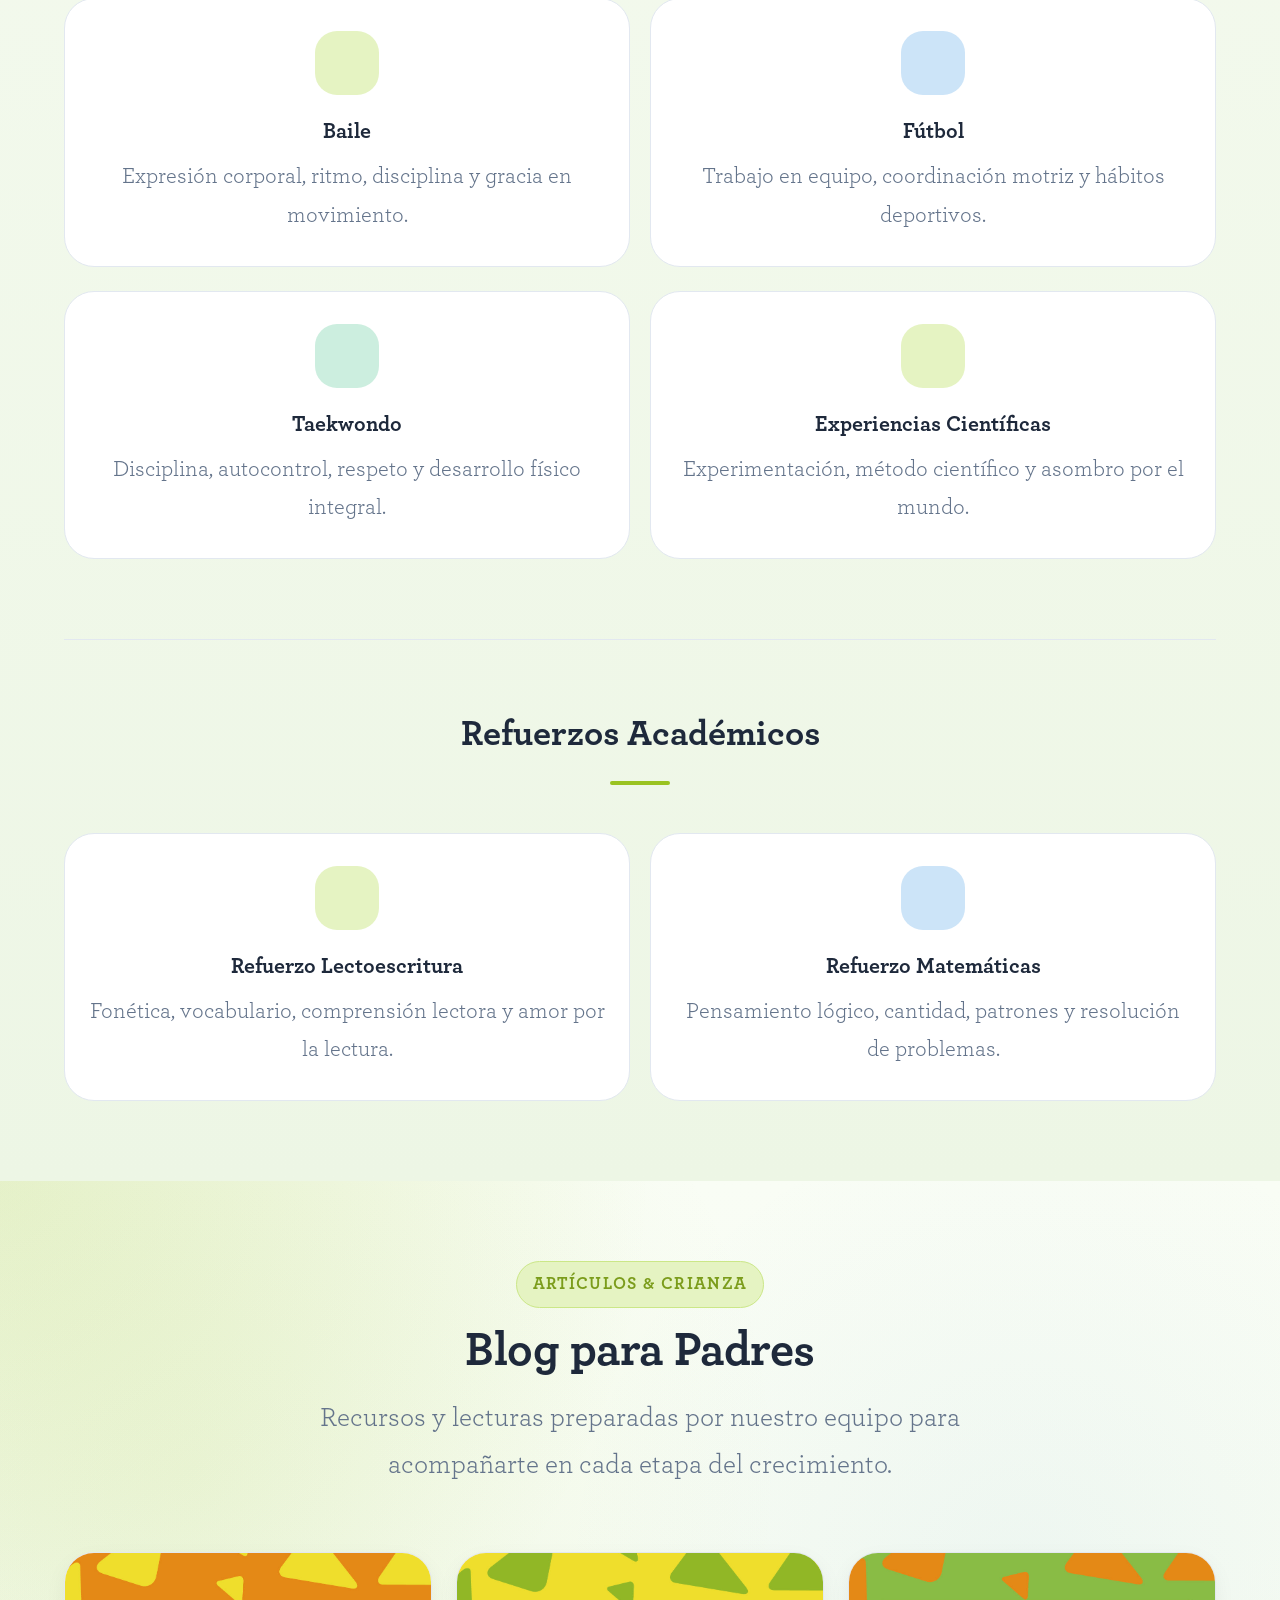
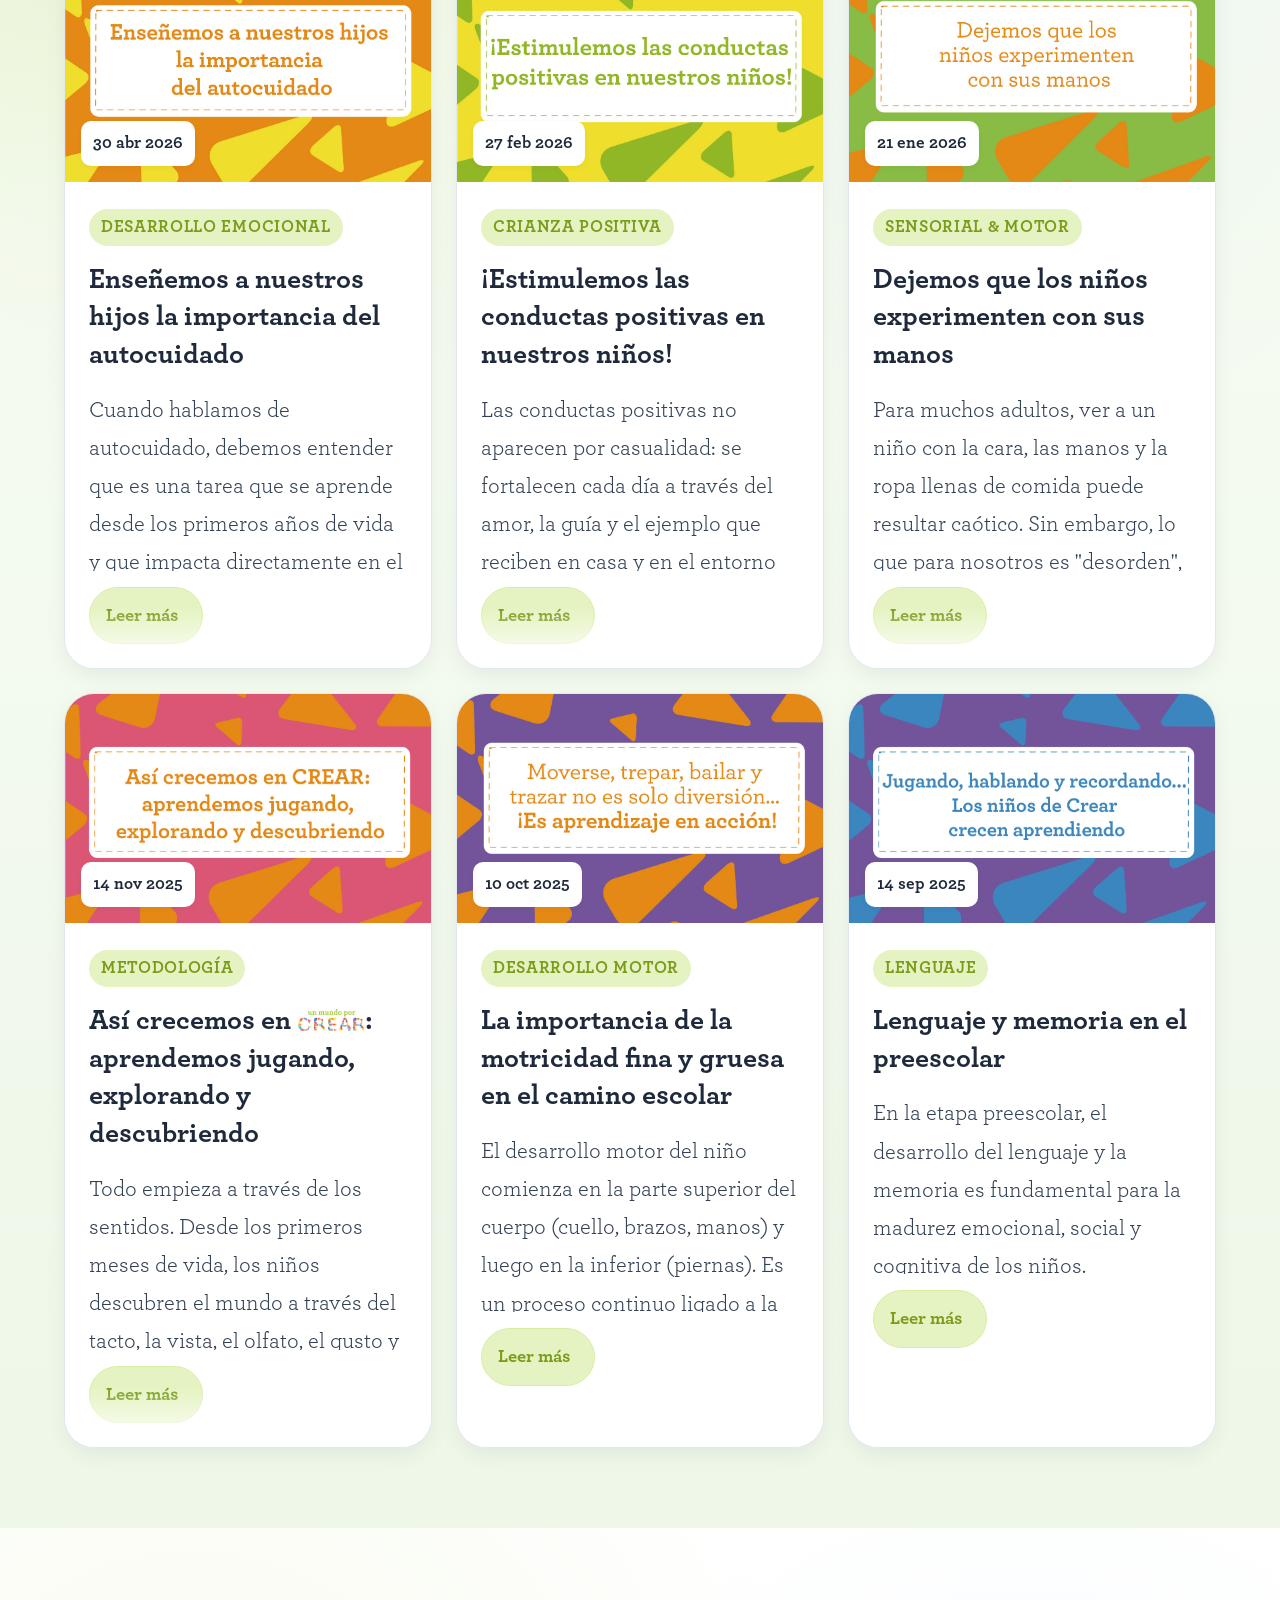
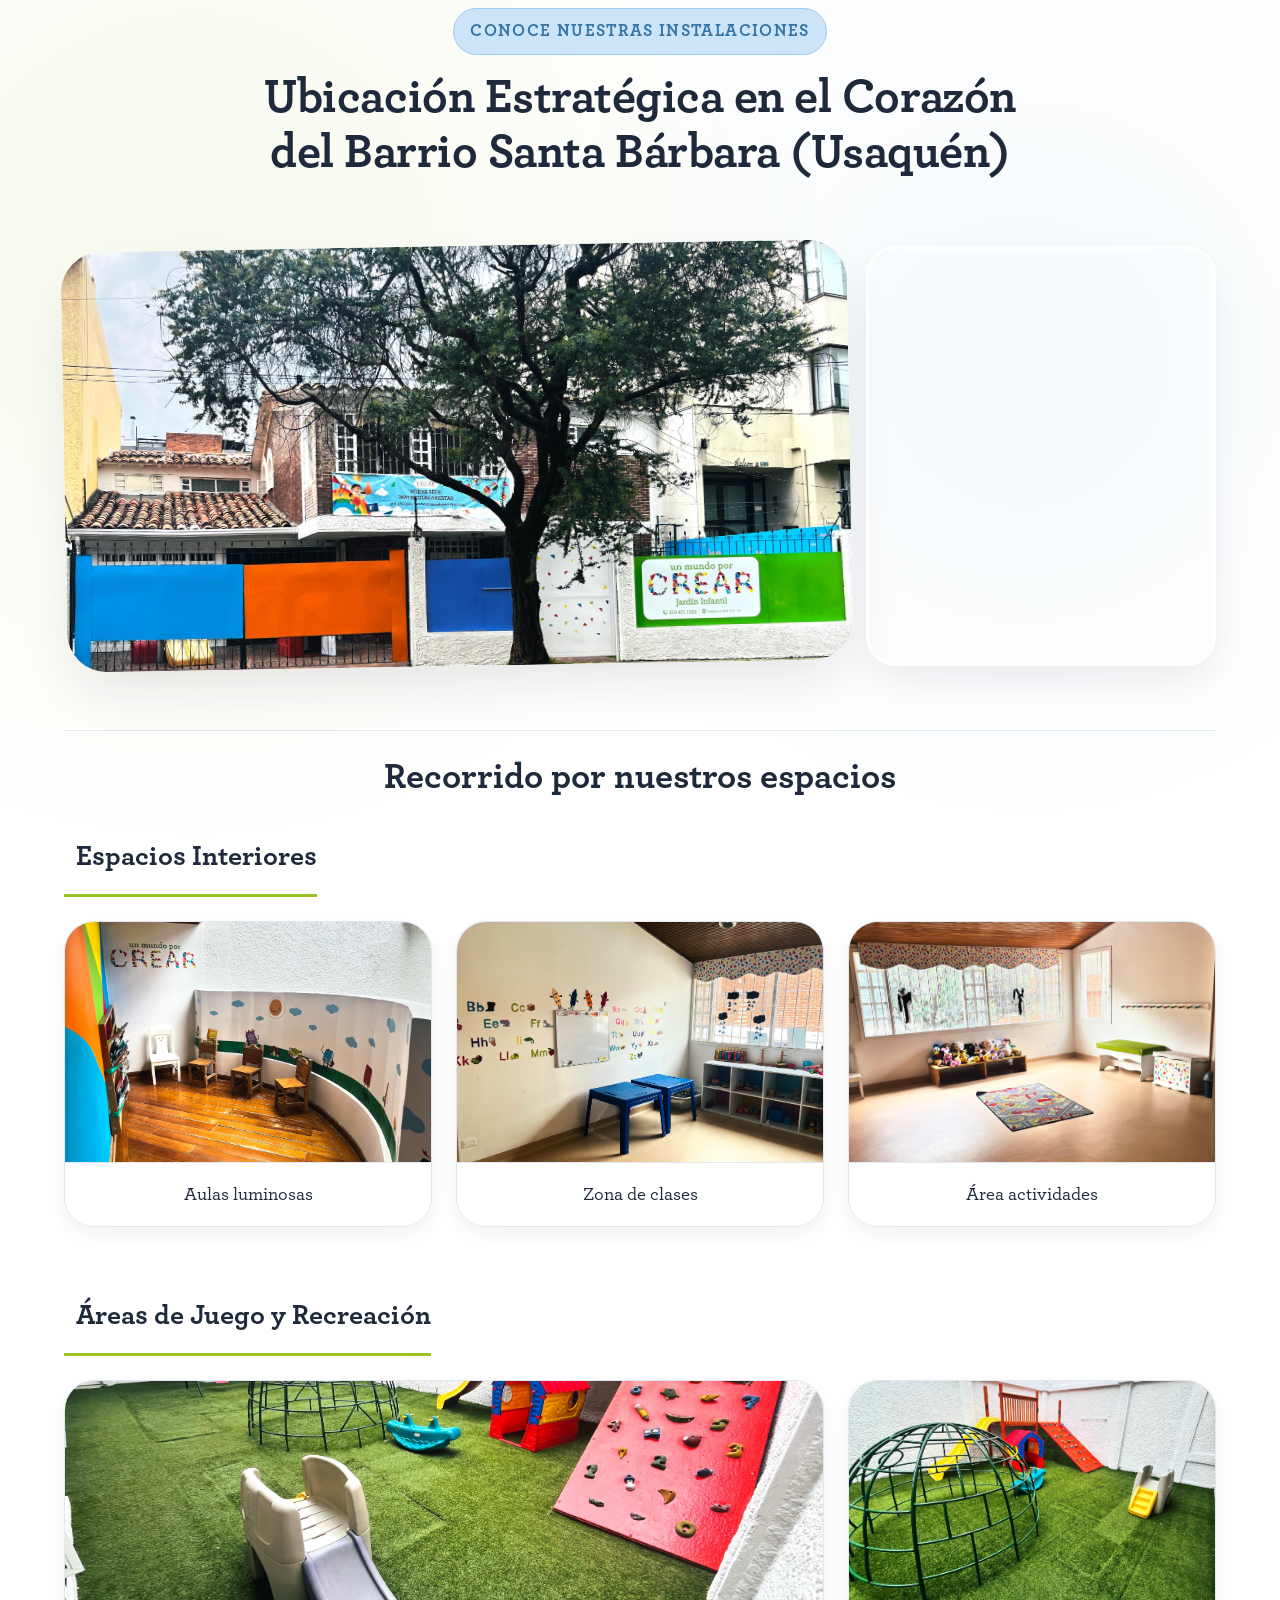
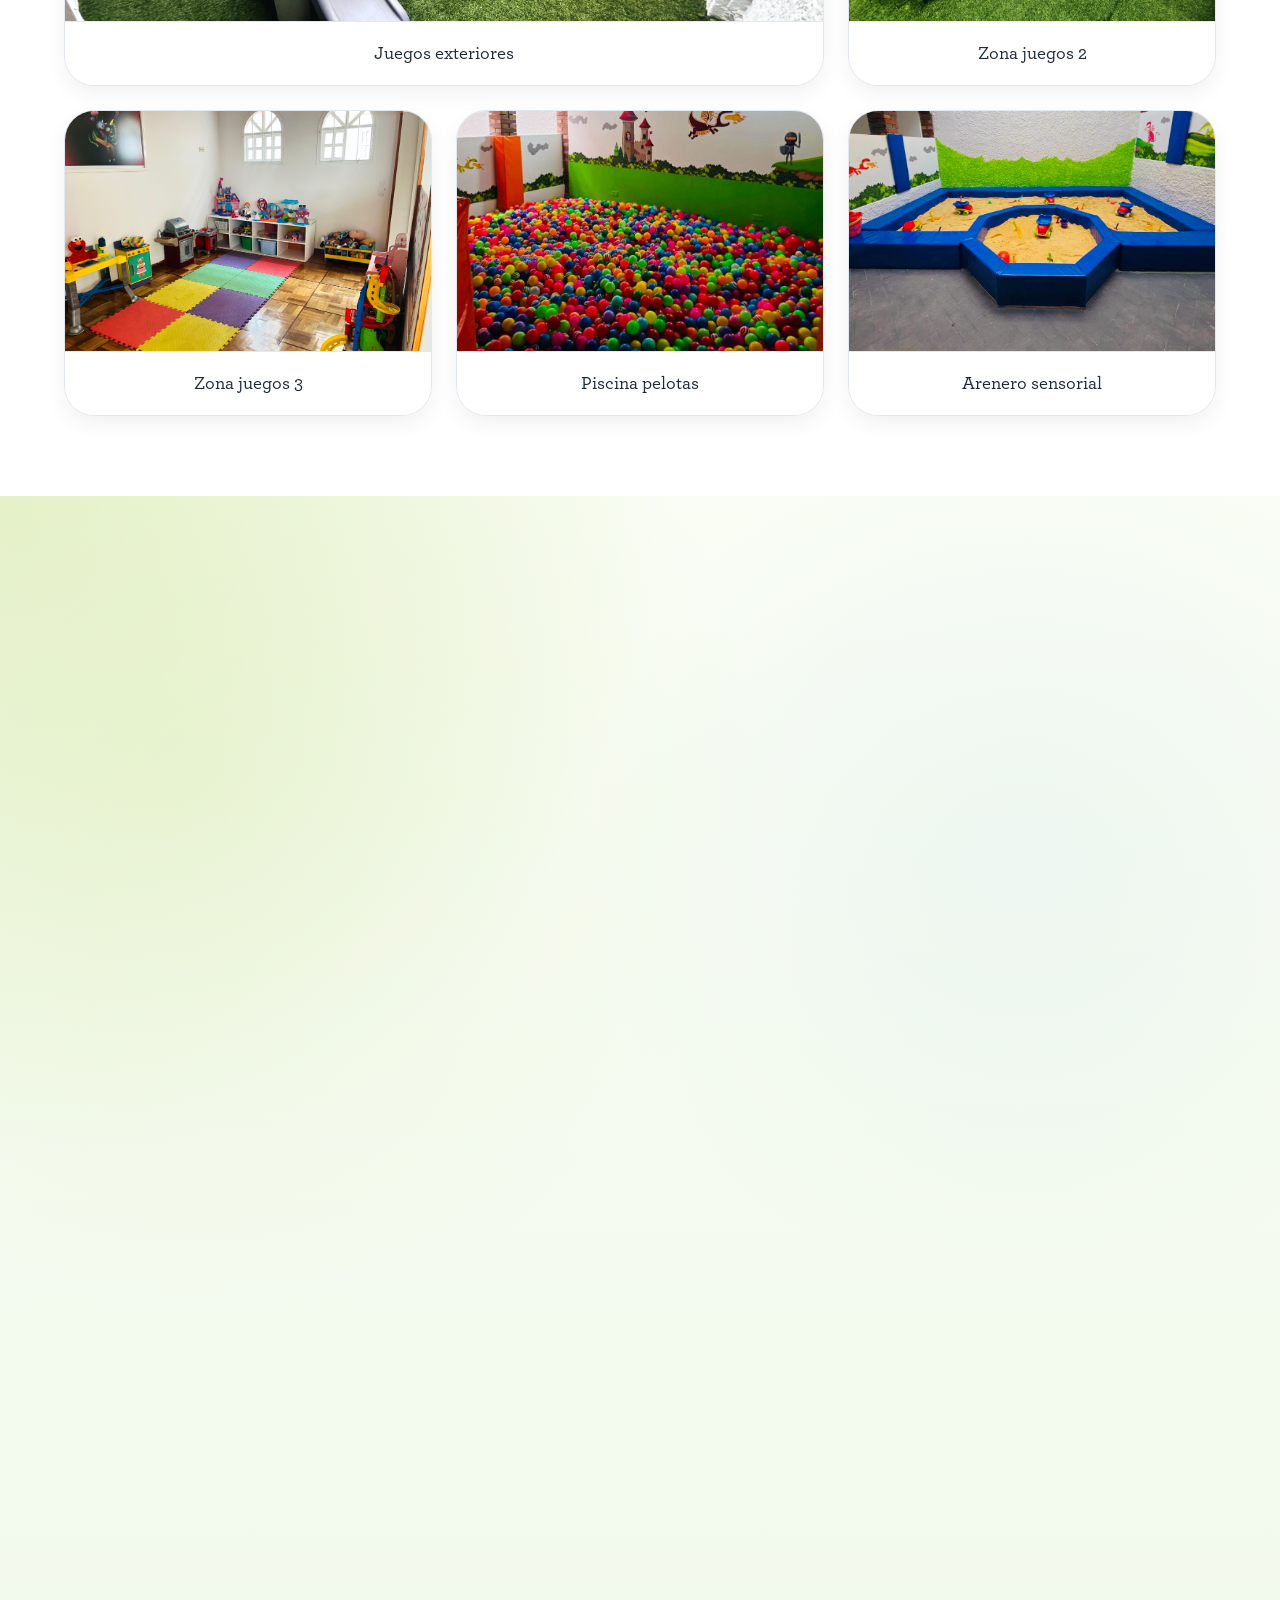
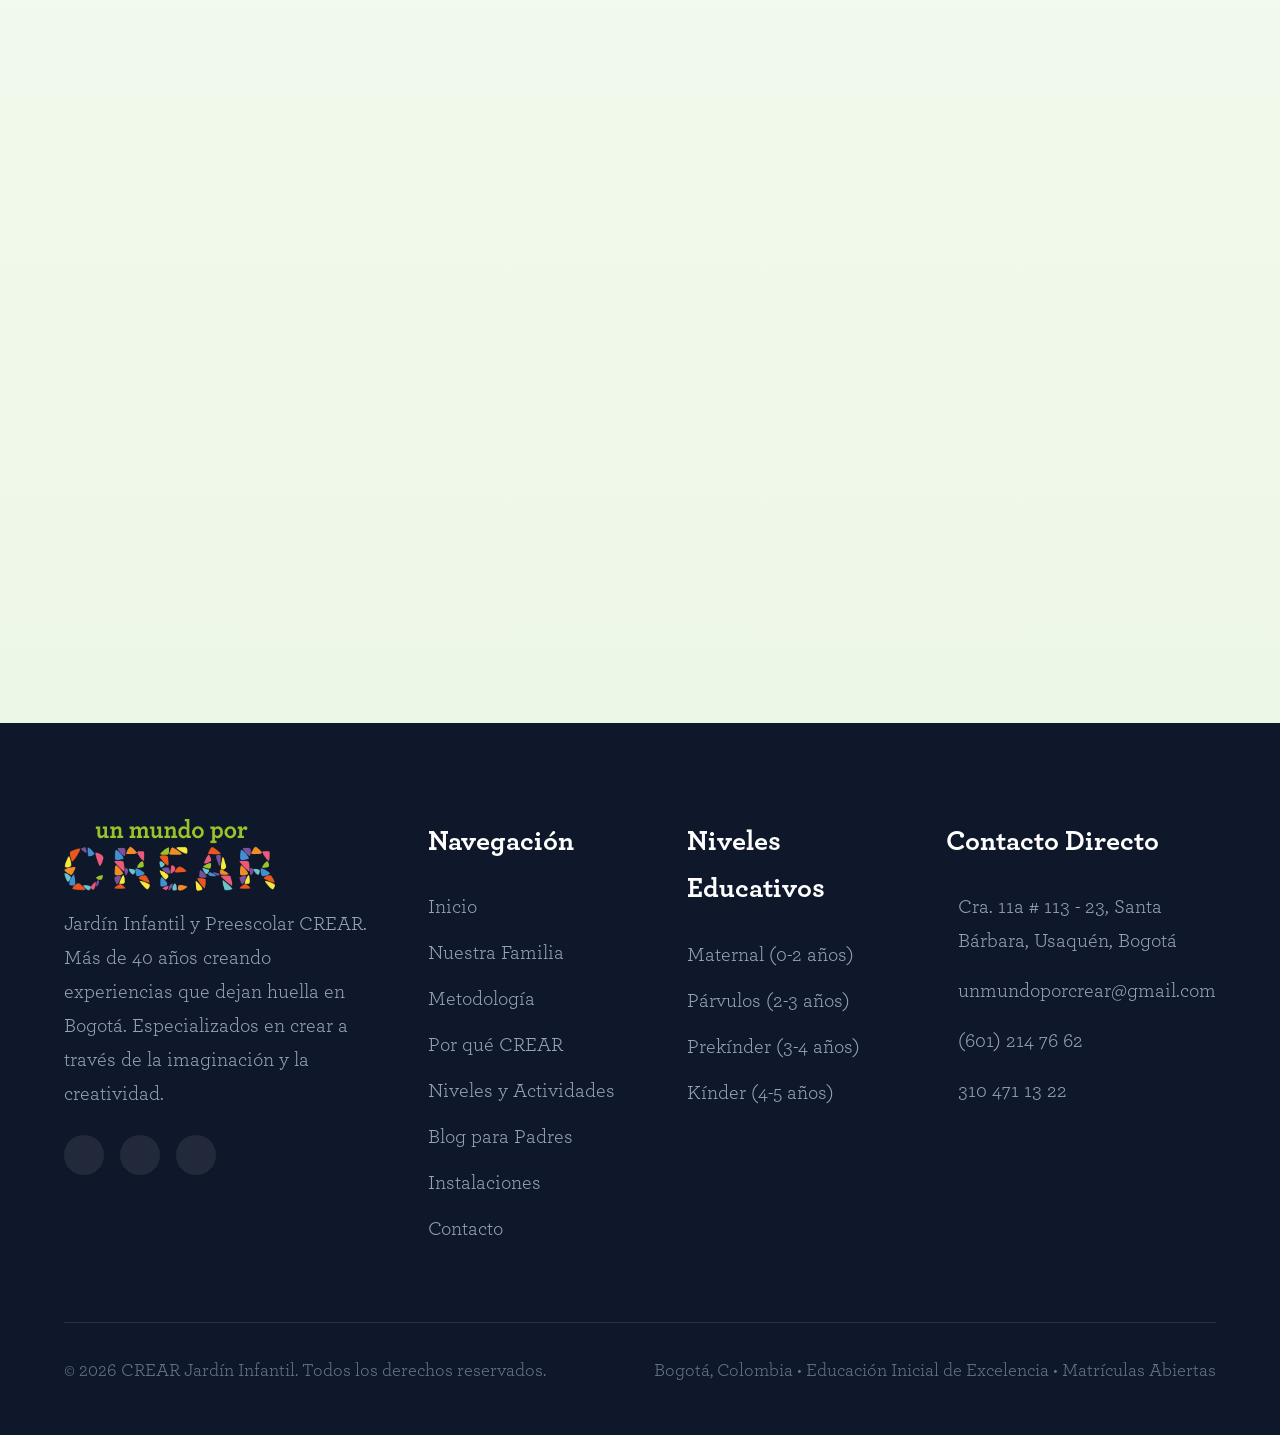
==== commit ee627e02: "feat: boton Escribenos en la tarjeta Visitanos El tag con el correo (unmundoporcrear@gmail.com) se r" ====
--- a/index.html
+++ b/index.html
@@ -1423,8 +1423,11 @@
 
           <div class="visit-info-small">
             <h4><i class="ph ph-map-pin" aria-hidden="true"></i> Visítanos</h4>
-            <p><i class="ph ph-map-pin-line" aria-hidden="true"></i> Cra. 11a # 113 - 23, Santa Bárbara, Usaquén, Bogotá</p>          
-            <p><i class="ph ph-envelope" aria-hidden="true"></i> unmundoporcrear@gmail.com</p>
+            <p><i class="ph ph-map-pin-line" aria-hidden="true"></i> Cra. 11a # 113 - 23, Santa Bárbara, Usaquén, Bogotá</p>
+            <a href="#contactForm" class="visit-write-btn" aria-label="Escríbenos: ir al formulario de contacto">
+              <i class="ph ph-pencil-simple-line" aria-hidden="true"></i>
+              <span>Escríbenos</span>
+            </a>
           </div>
         </div>
       </div>
--- a/css/styles.css
+++ b/css/styles.css
@@ -3827,6 +3827,49 @@
   margin-top: 0.1rem;
 }
 
+/* Botón "Escríbenos" -> lleva al formulario de contacto */
+.visit-info-small .visit-write-btn {
+  display: flex;
+  align-items: center;
+  gap: var(--space-sm);
+  font-family: var(--font-heading);
+  font-size: var(--text-body);
+  font-weight: var(--font-weight-semibold);
+  color: var(--color-white);
+  background: linear-gradient(135deg, var(--color-primary-600) 0%, var(--color-primary-500) 100%);
+  border: none;
+  border-radius: var(--radius-md);
+  padding: var(--space-md);
+  text-decoration: none;
+  cursor: pointer;
+  box-shadow: var(--shadow-primary);
+  transition: transform var(--transition-fast), box-shadow var(--transition-normal), filter var(--transition-fast);
+}
+
+.visit-info-small .visit-write-btn i {
+  width: 1.8rem;
+  height: 1.8rem;
+  display: inline-flex;
+  align-items: center;
+  justify-content: center;
+  flex-shrink: 0;
+  border-radius: 50%;
+  background: rgba(255, 255, 255, 0.25);
+  color: var(--color-white);
+  font-size: 0.95rem;
+}
+
+.visit-info-small .visit-write-btn:hover {
+  transform: translateY(-2px);
+  box-shadow: var(--shadow-primary-lg);
+  filter: brightness(1.04);
+}
+
+.visit-info-small .visit-write-btn:focus-visible {
+  outline: 3px solid var(--color-primary-300);
+  outline-offset: 3px;
+}
+
 /* --- Floating WhatsApp Button --- */
 .floating-whatsapp {
   position: fixed;
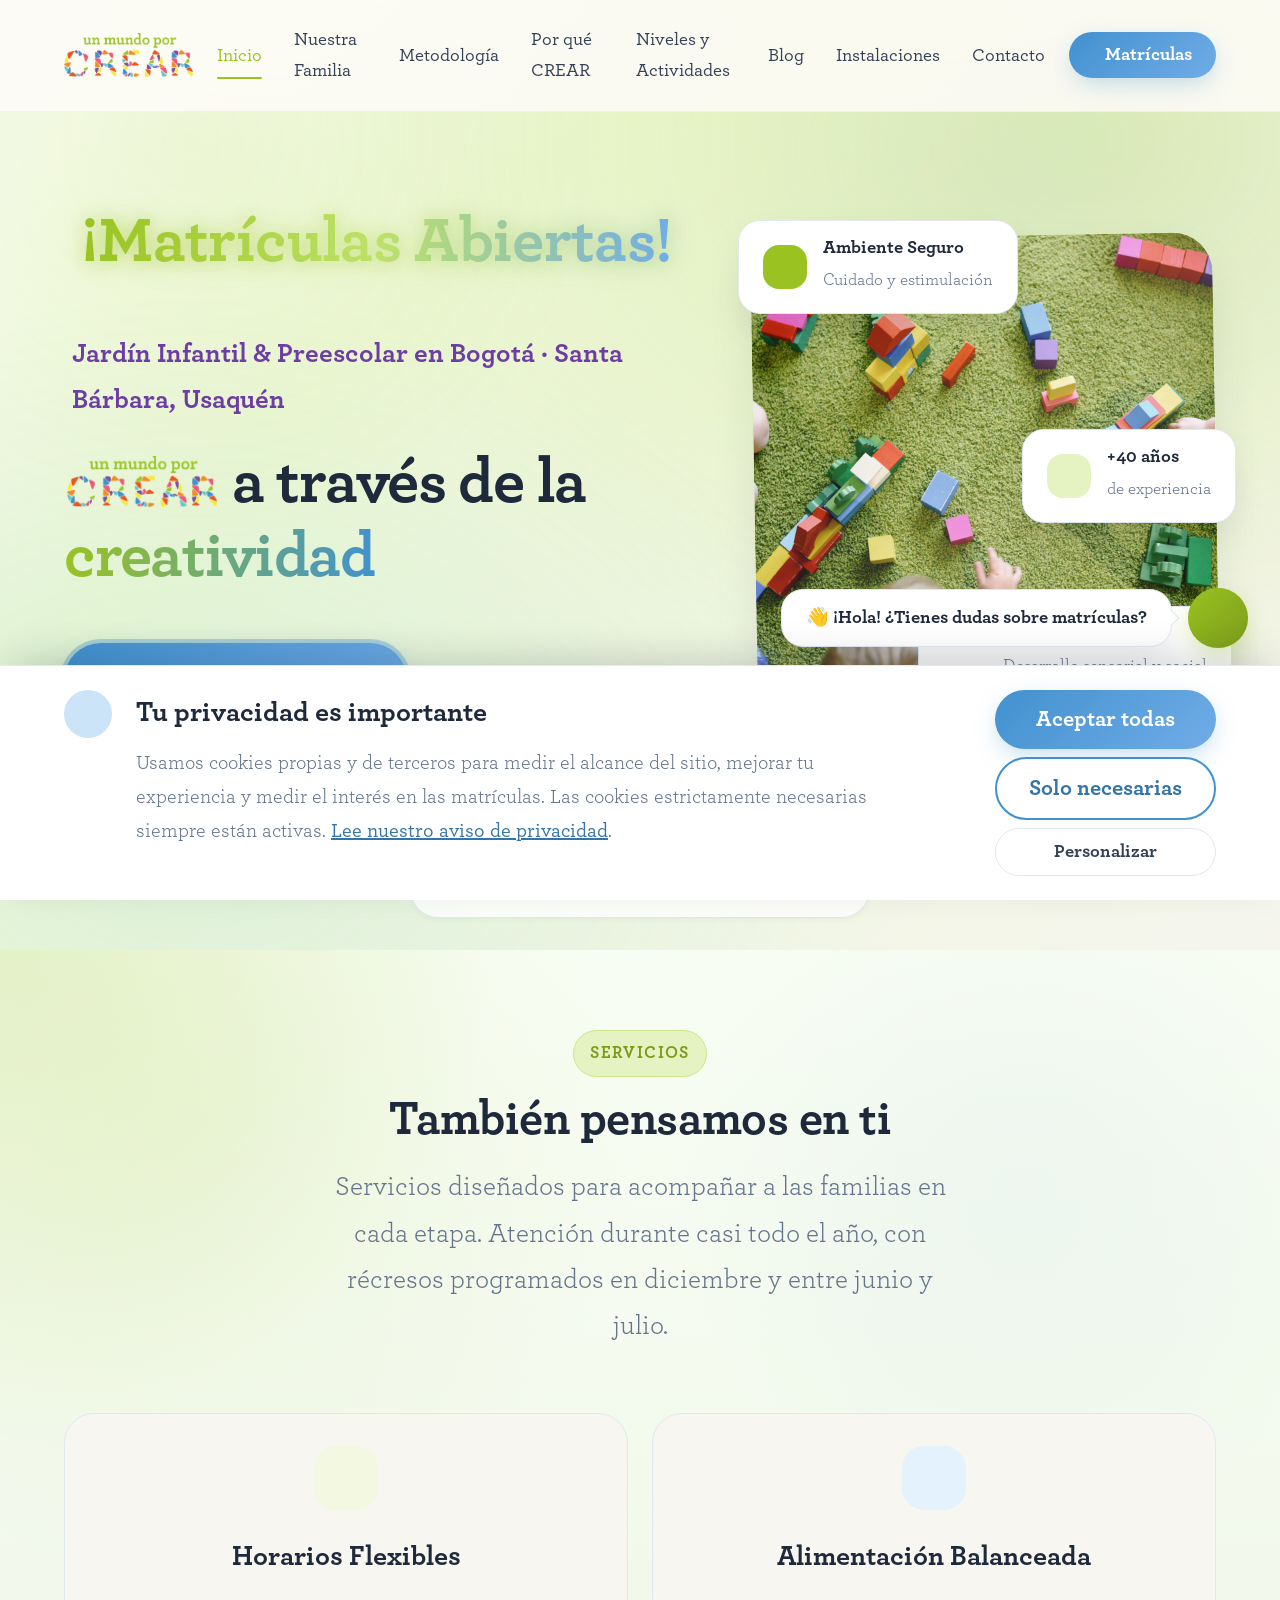
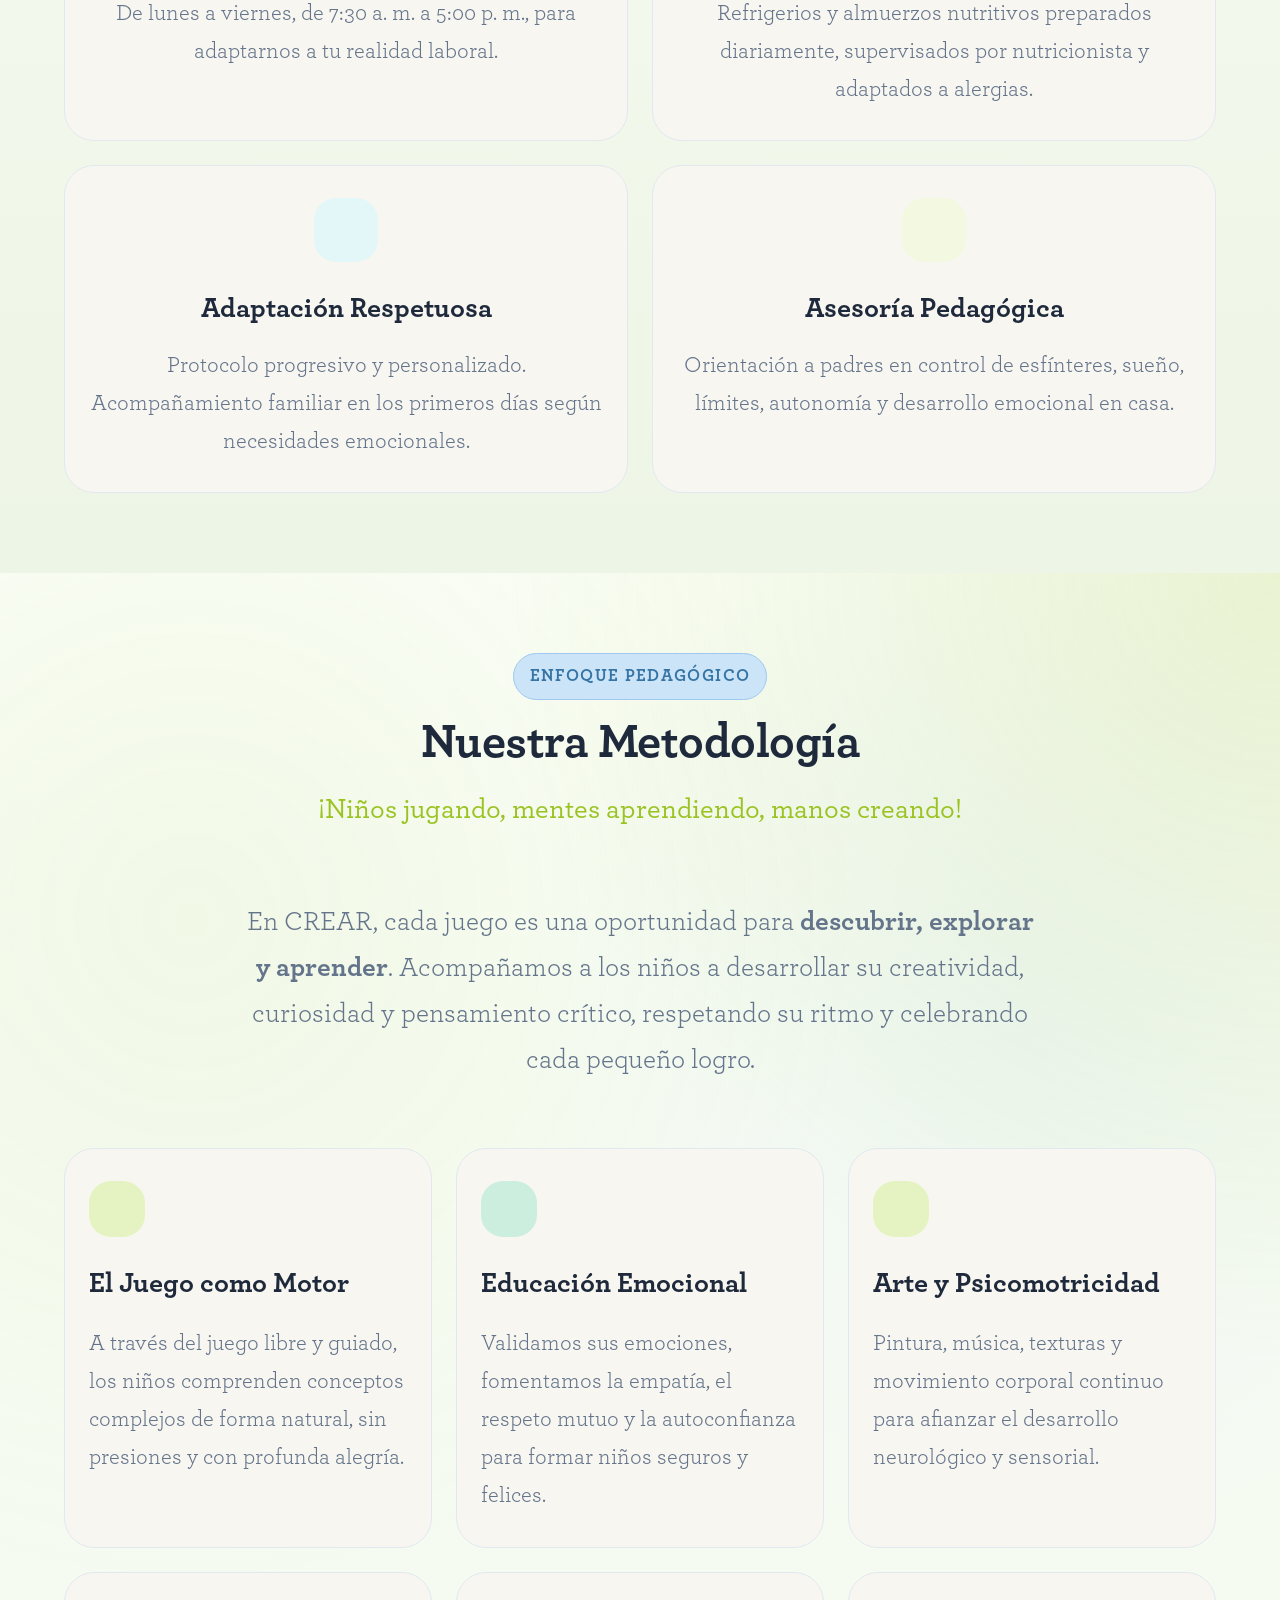
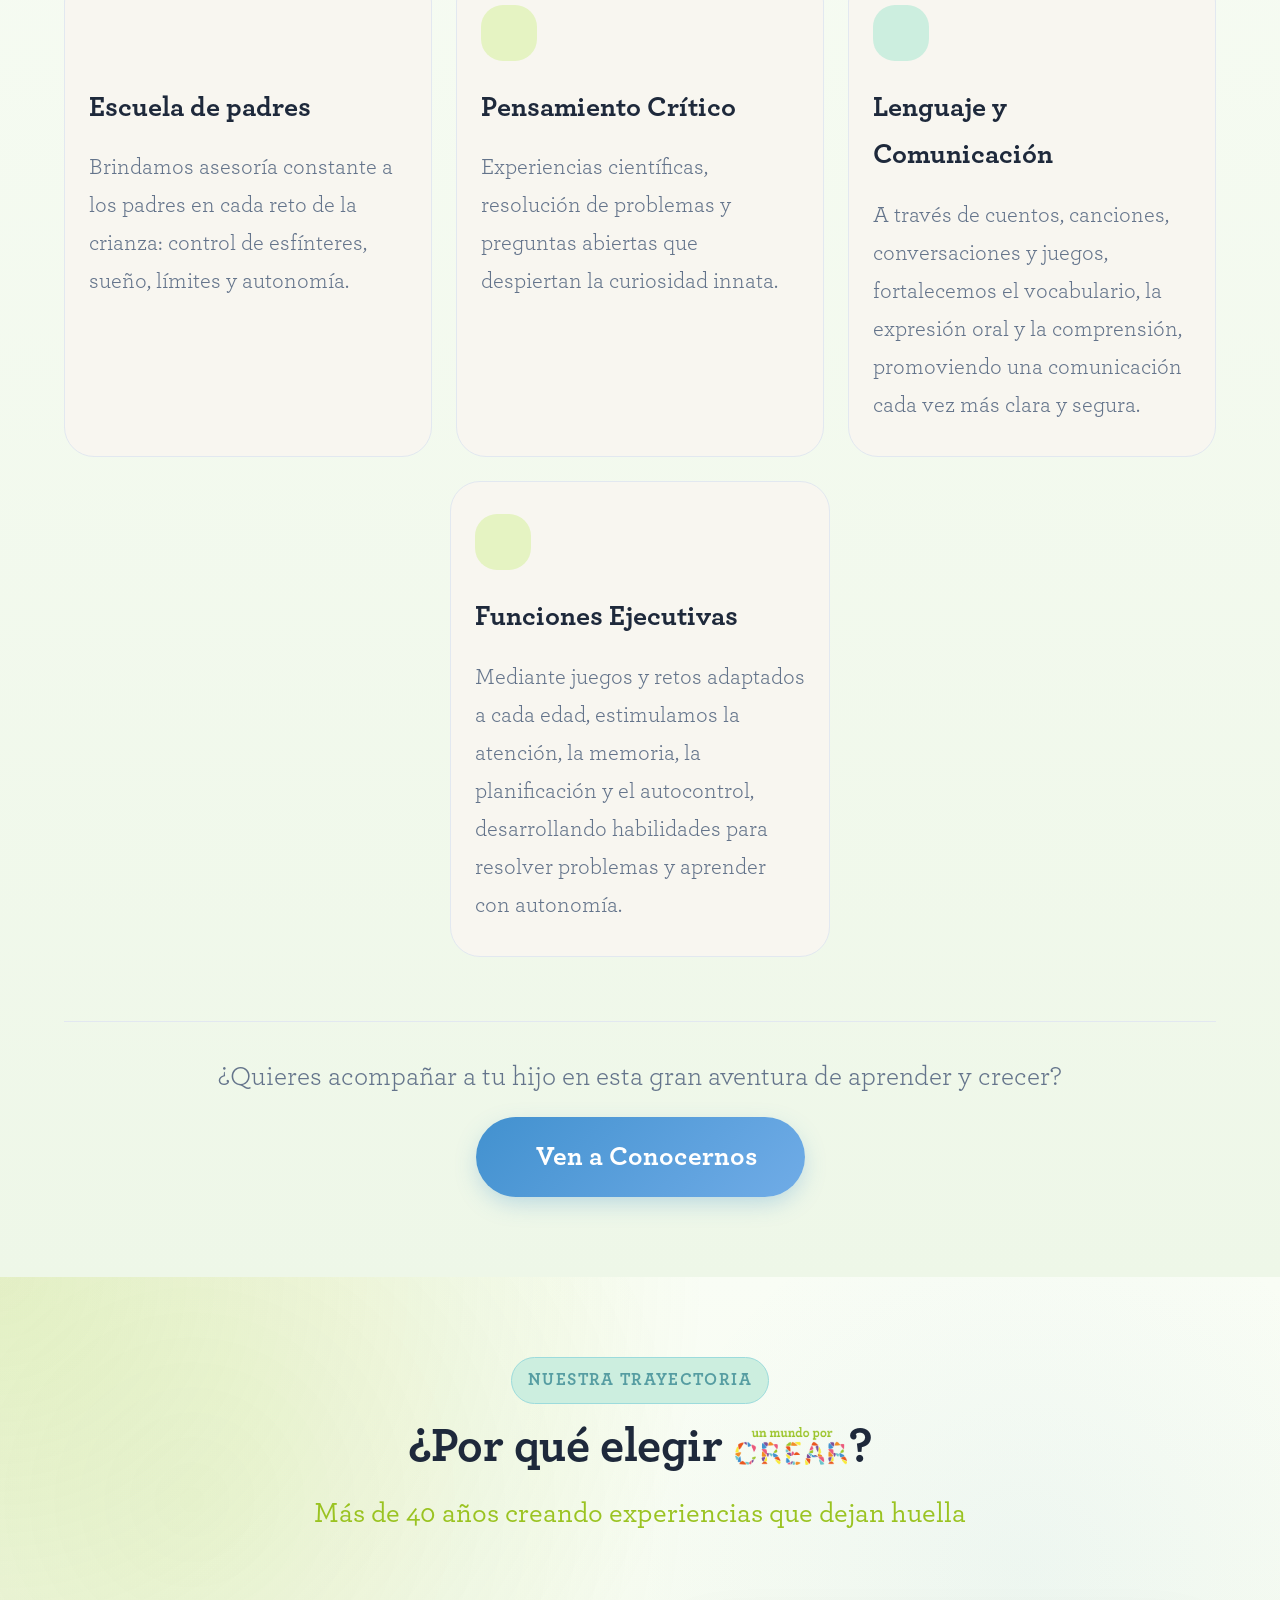
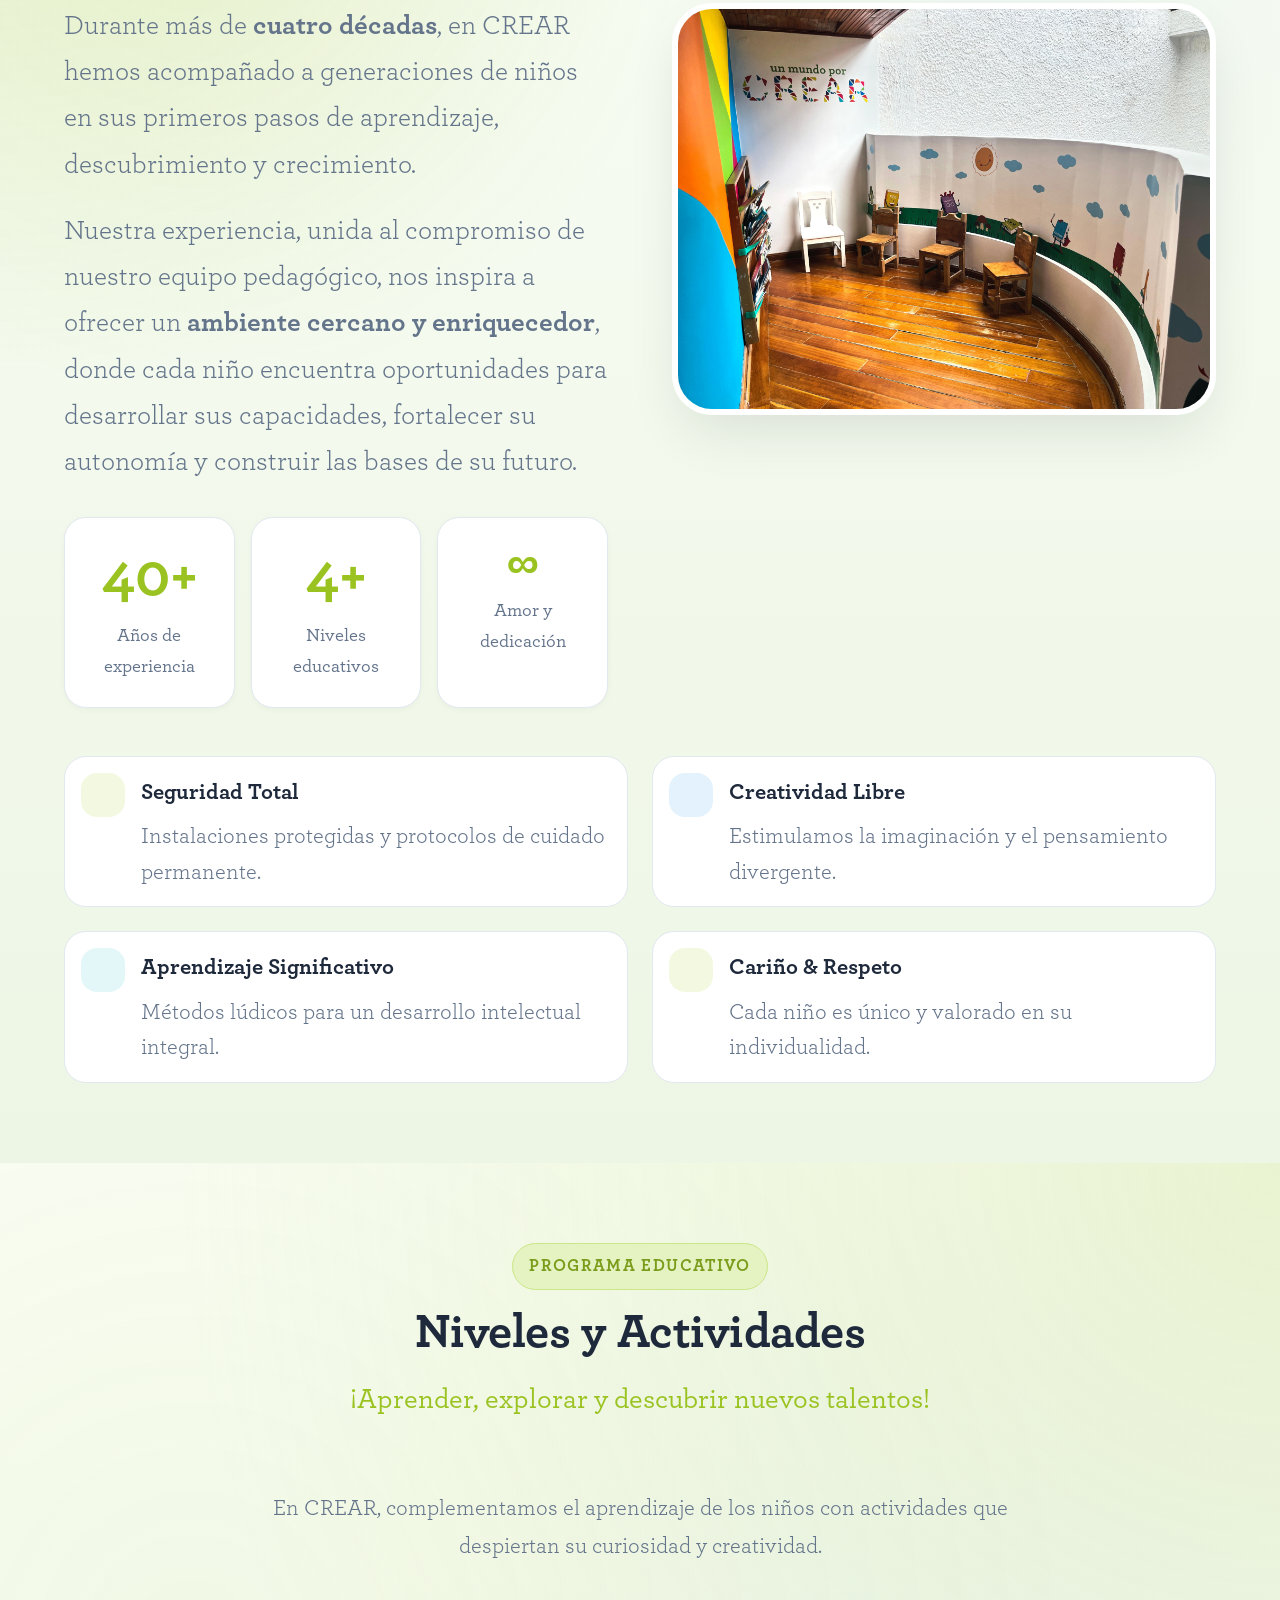
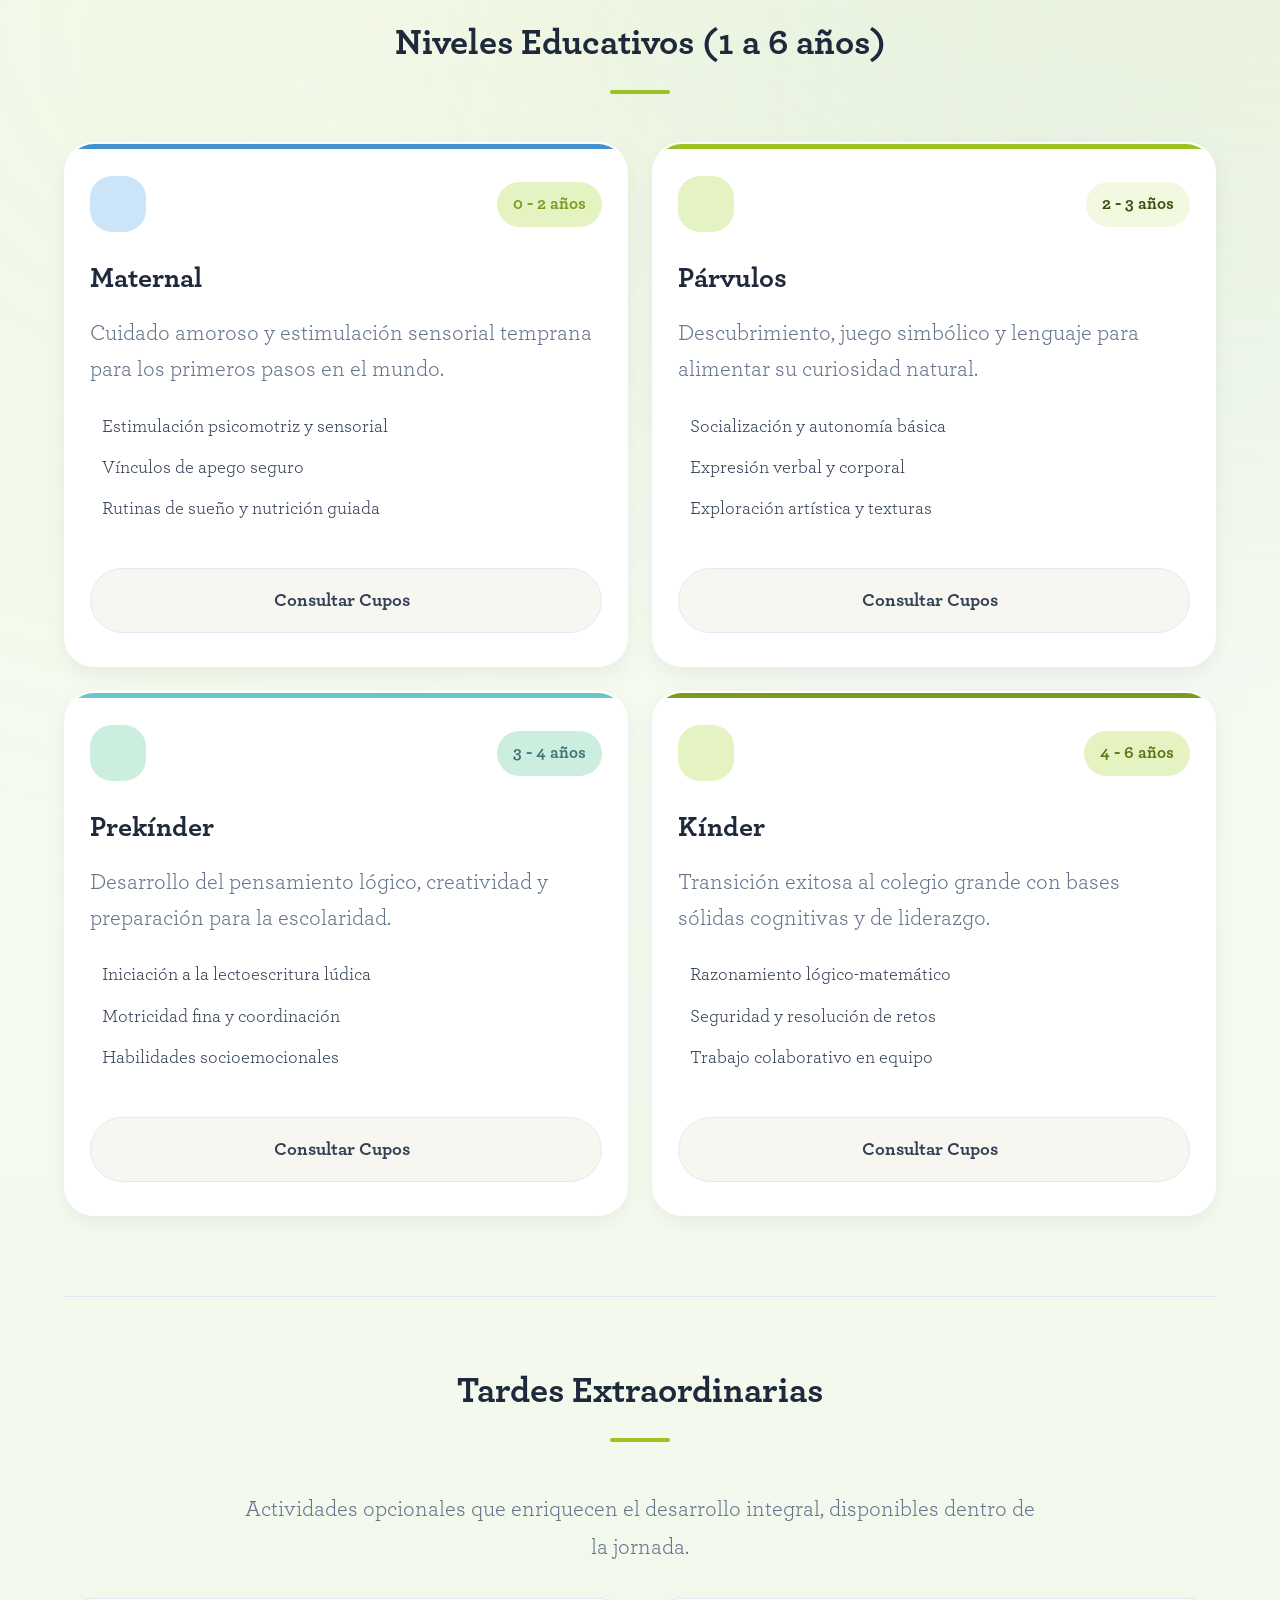
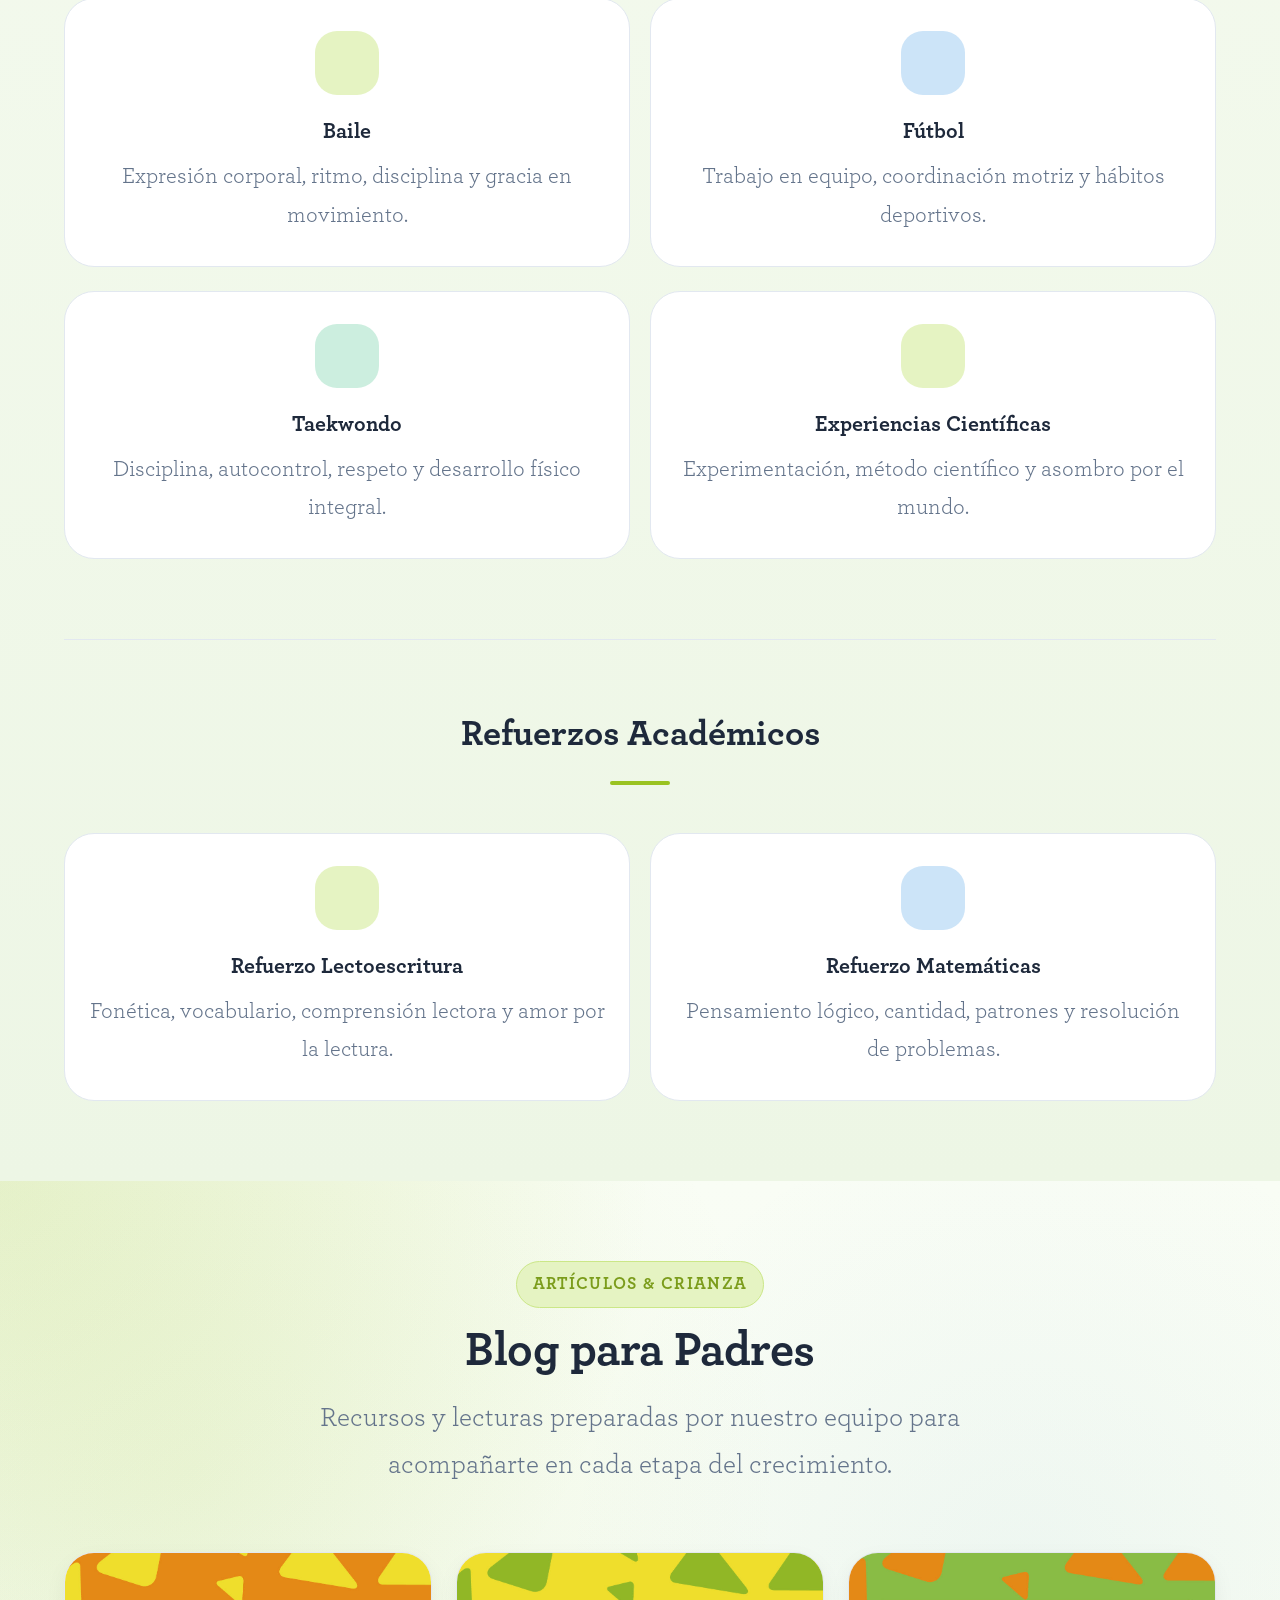
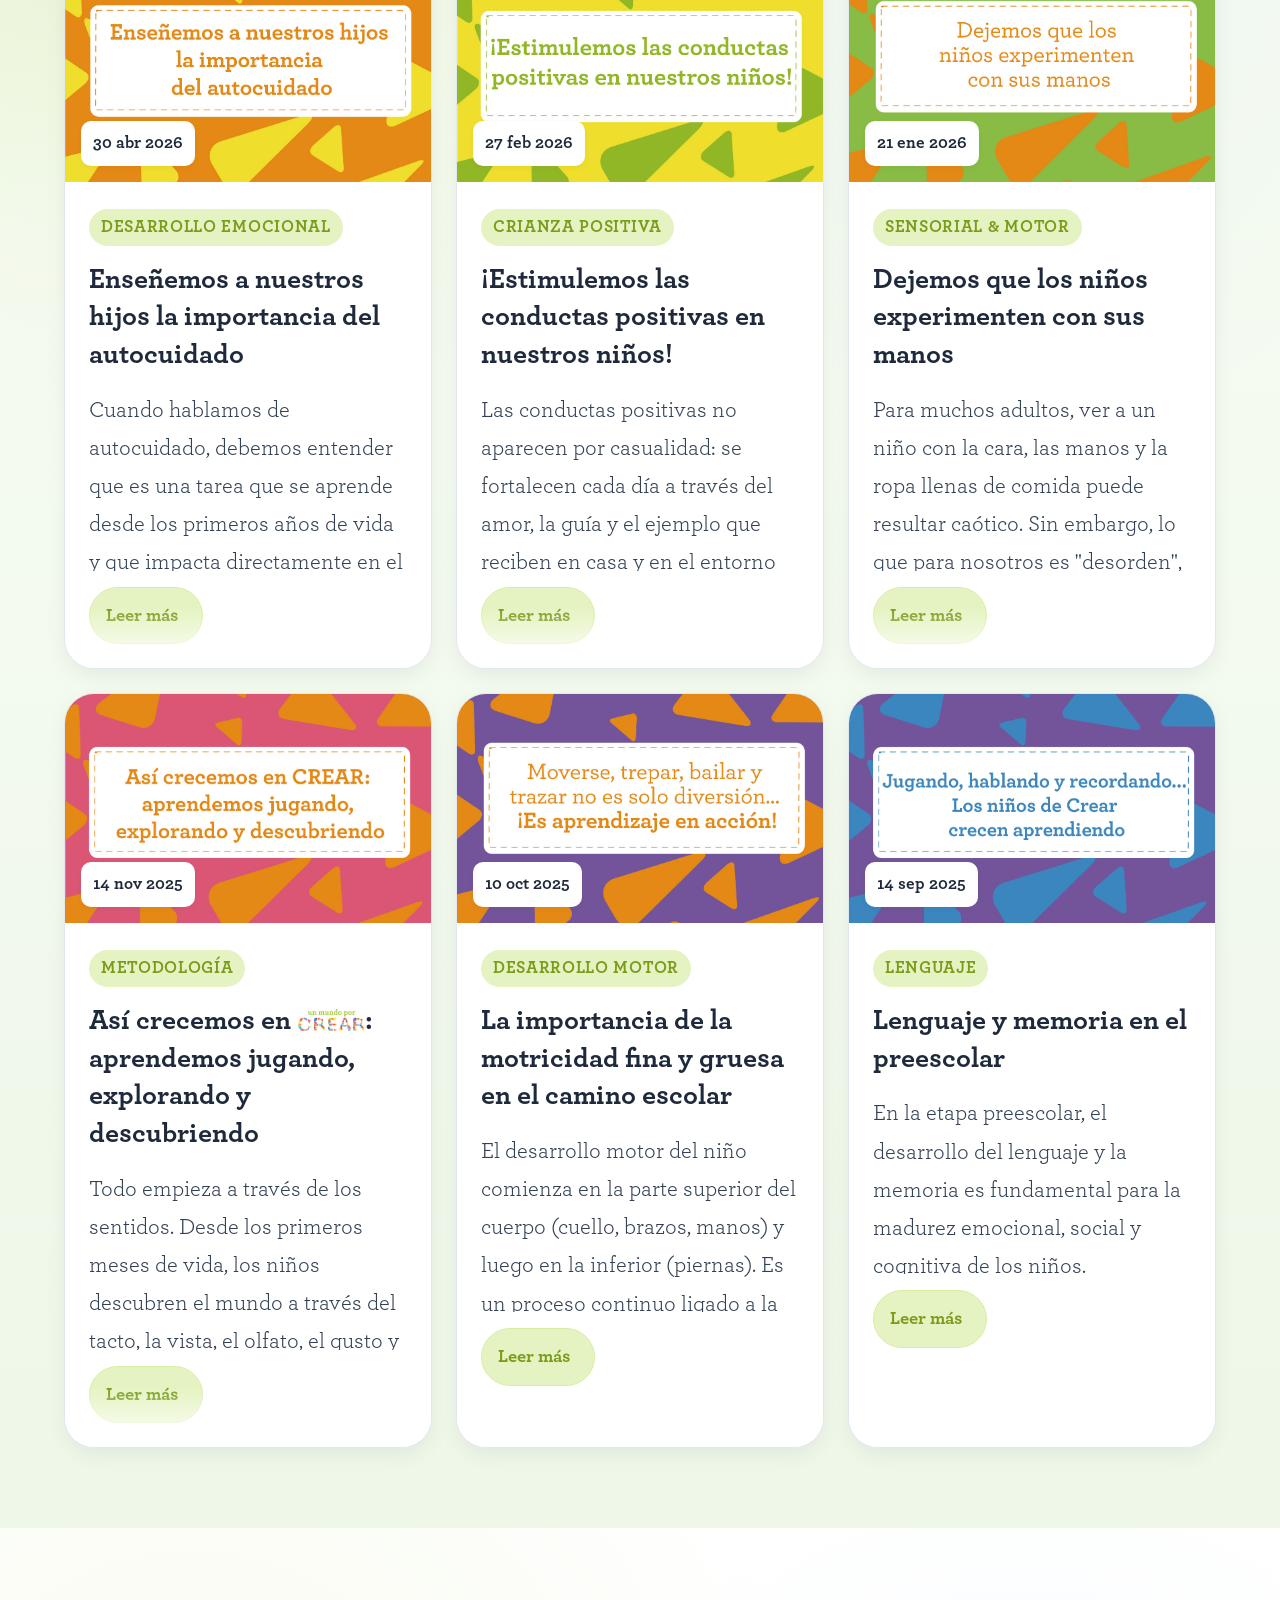
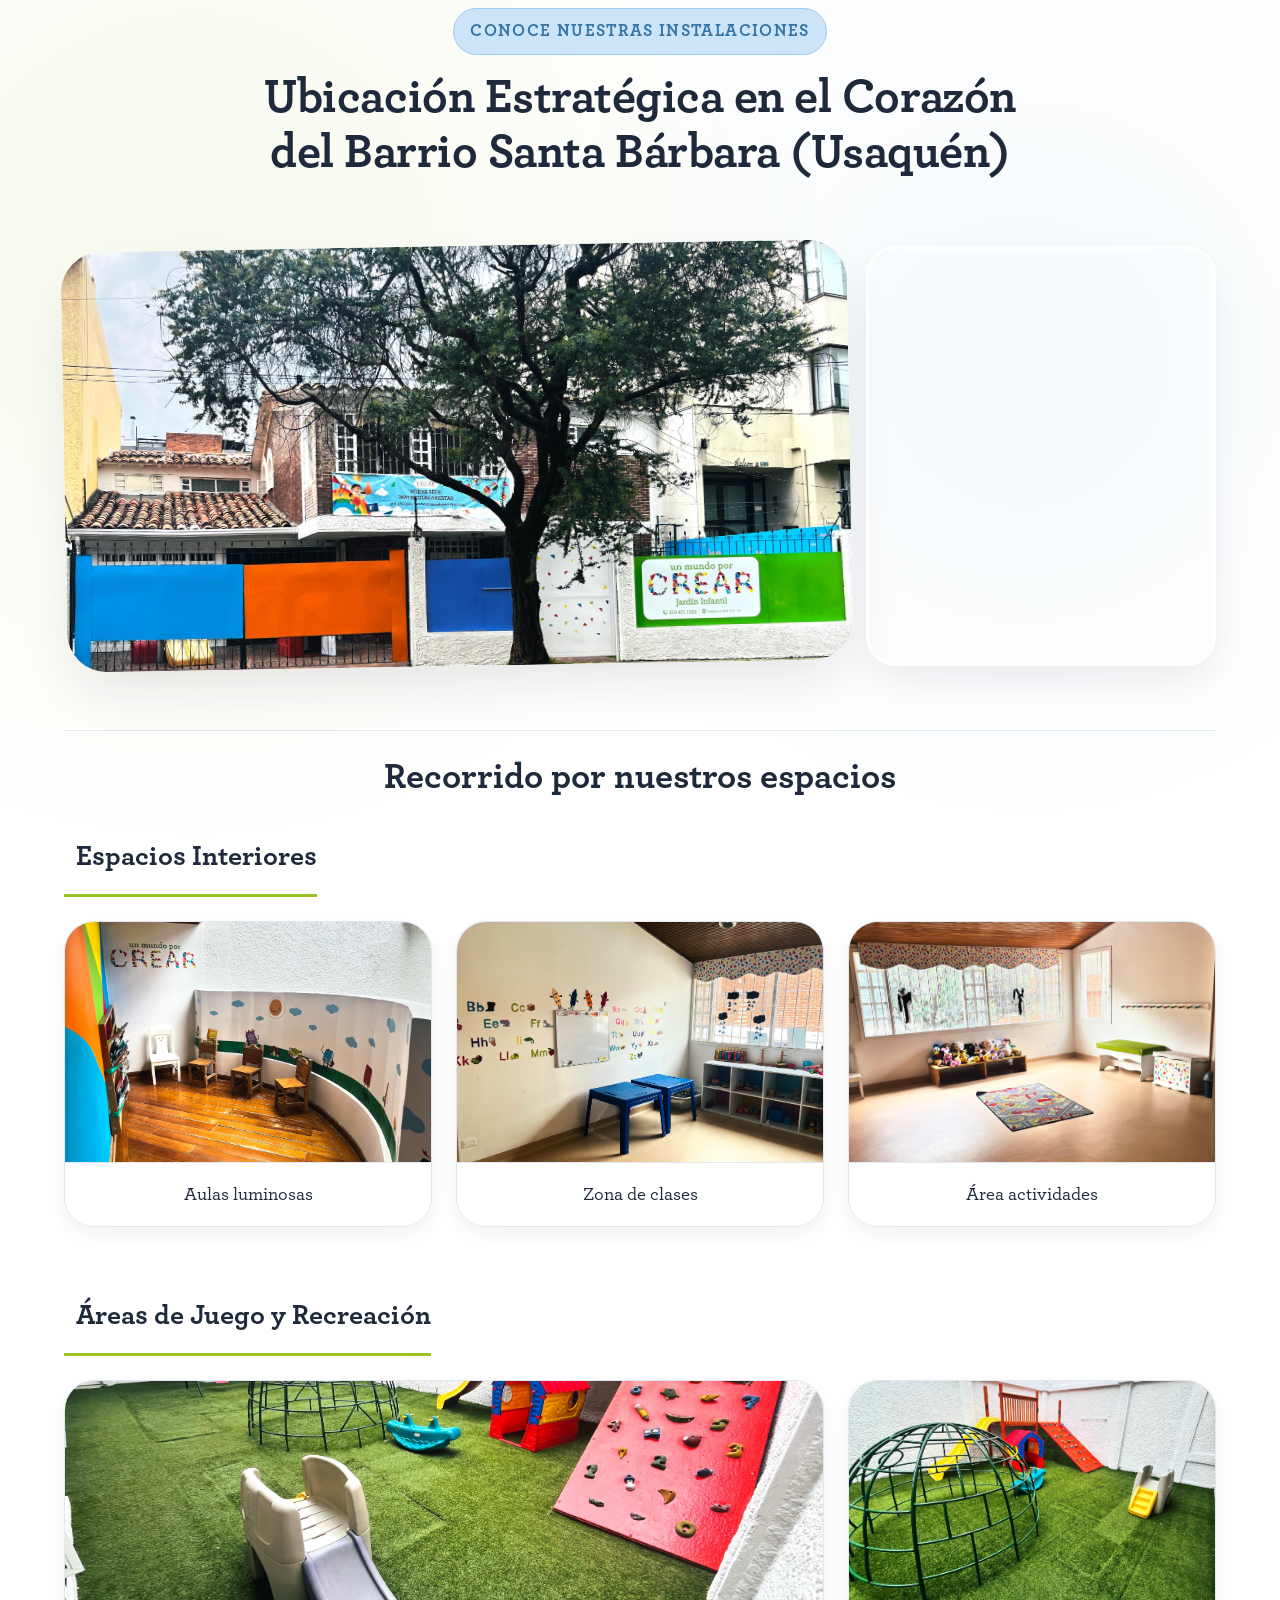
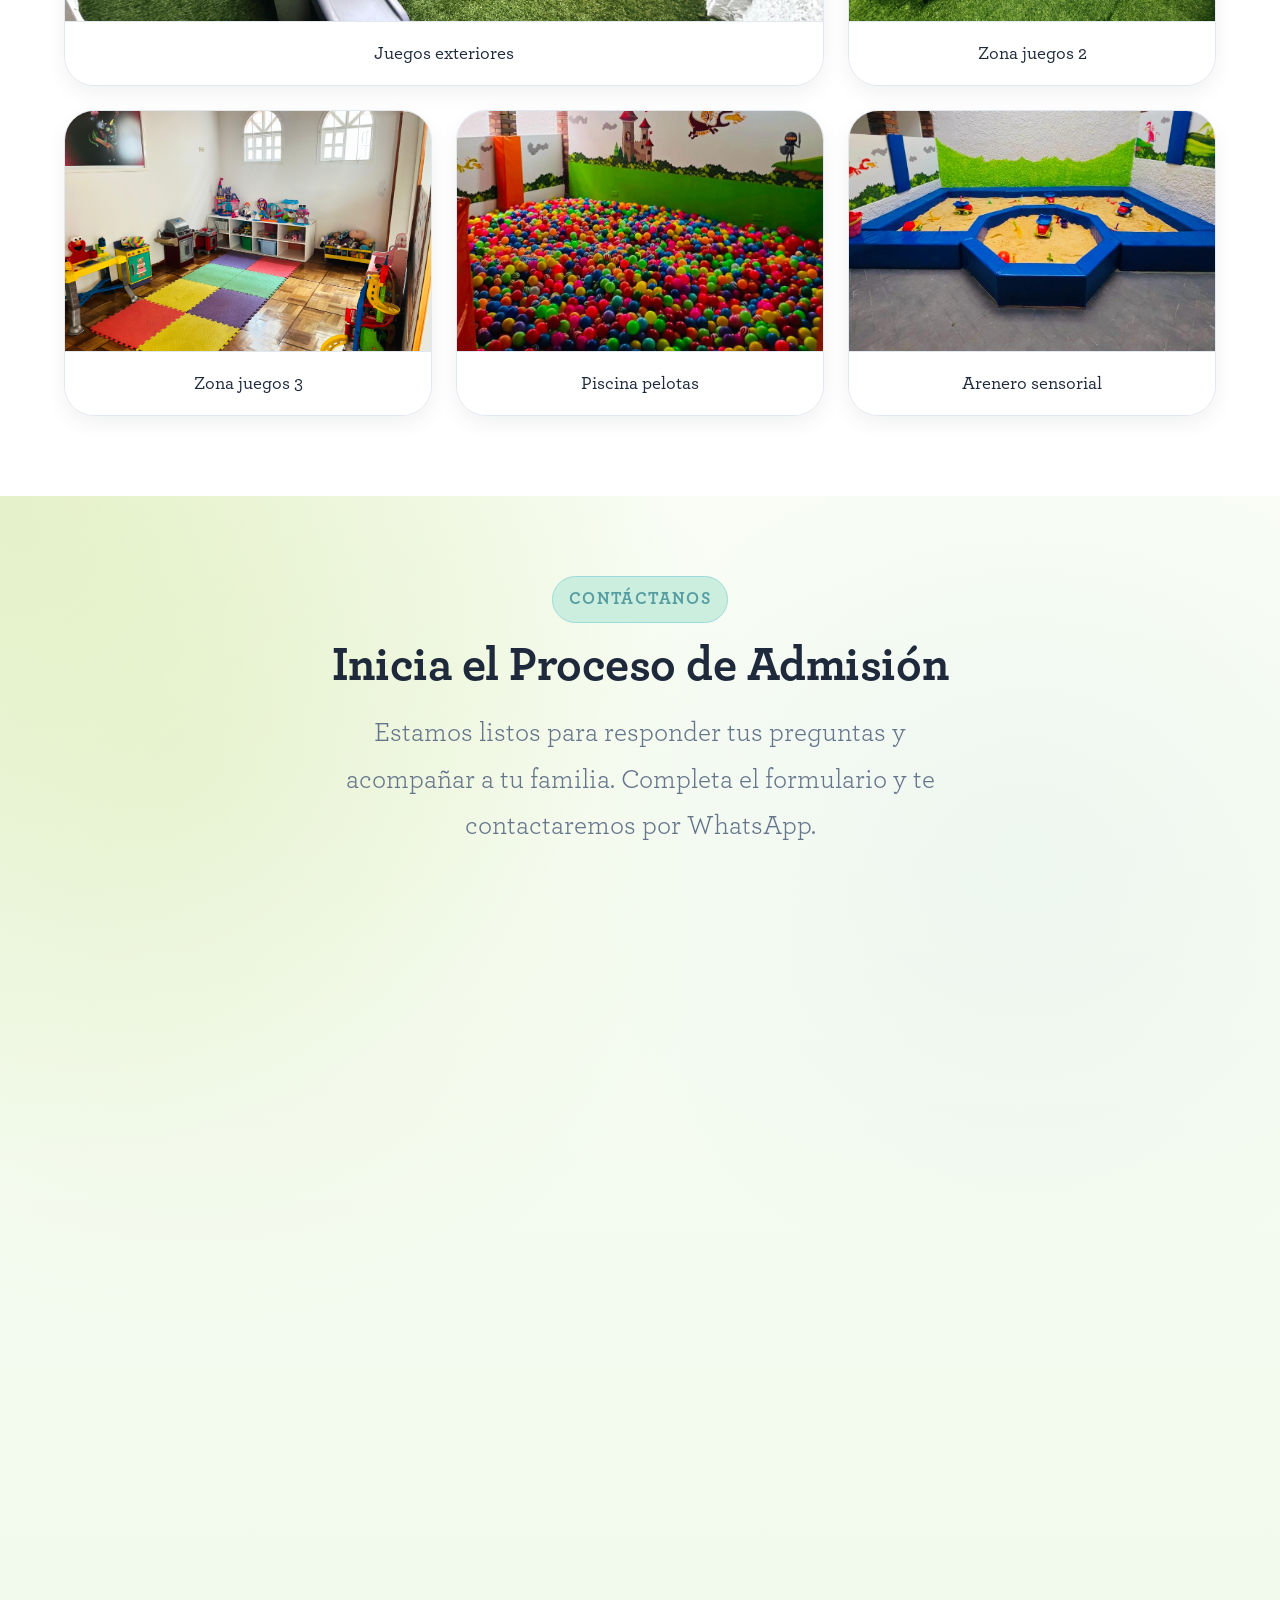
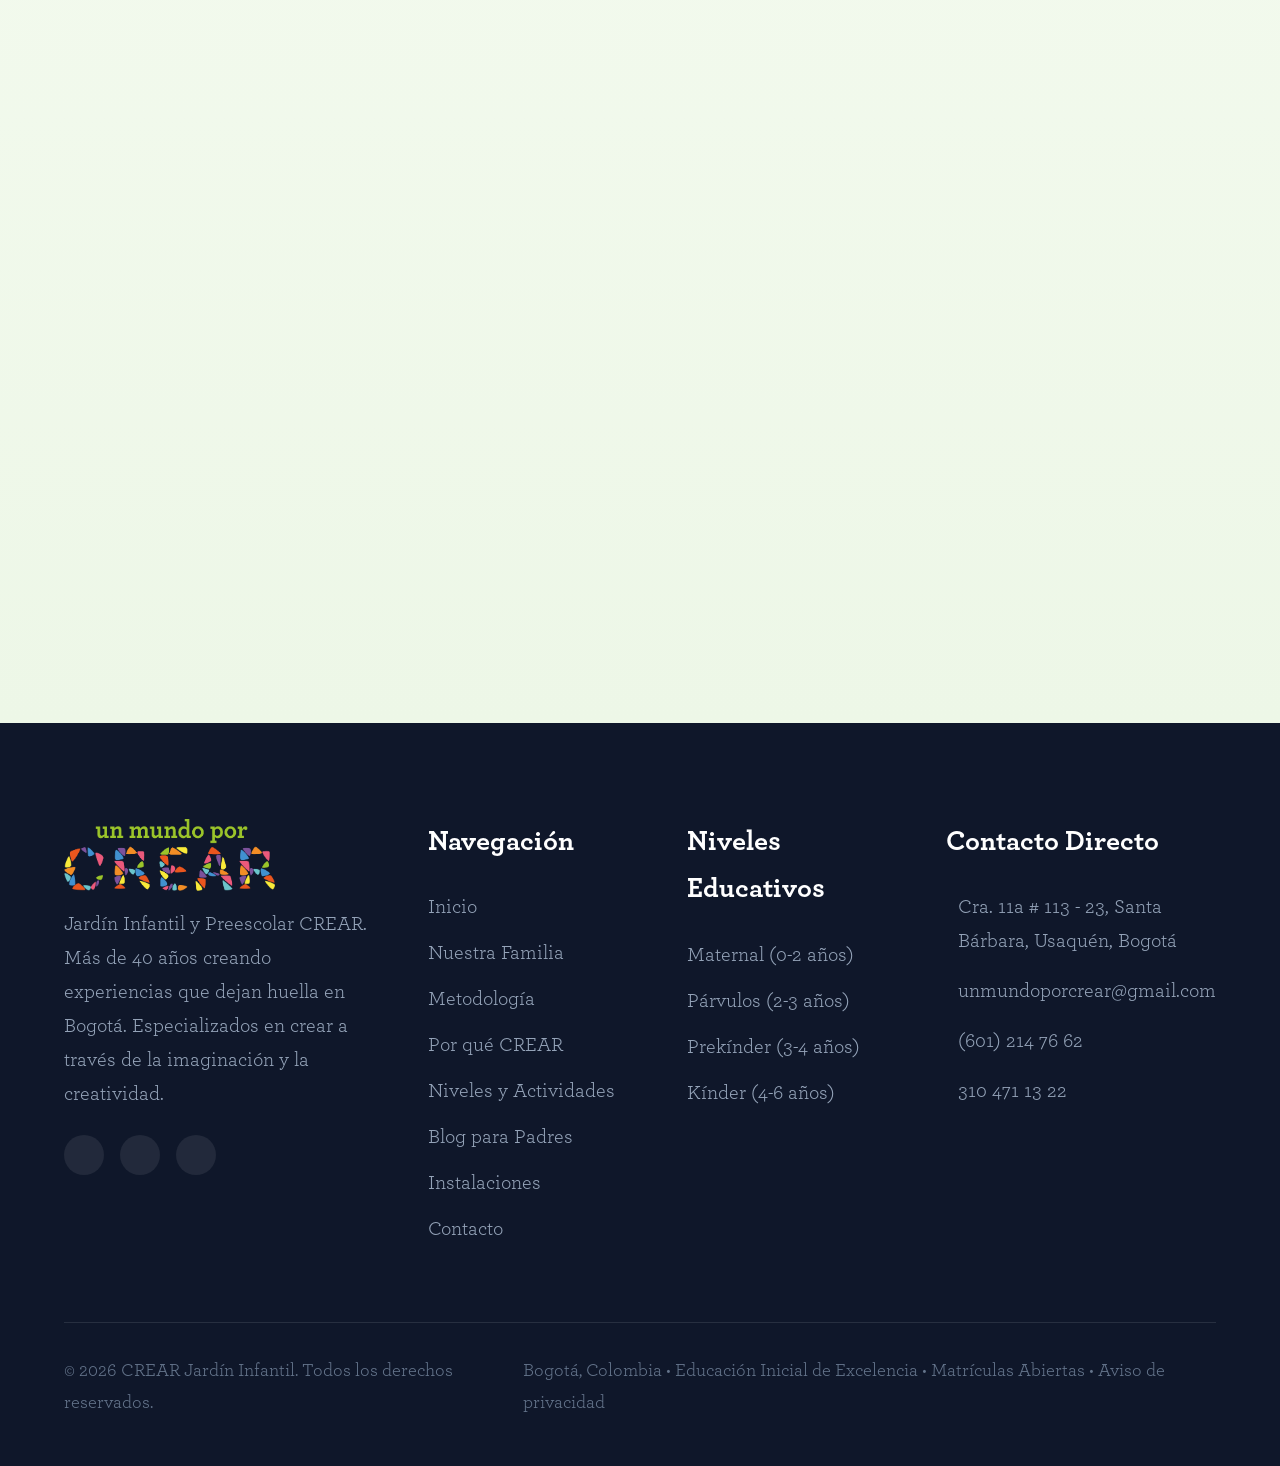
==== commit 7dda506e: "feat: banner de cookies con consentimiento y aviso de privacidad Banner de cookies profesional (nuev" ====
--- a/index.html
+++ b/index.html
@@ -102,17 +102,15 @@
     }
   </script>
 
-  <!-- GOOGLE TAG (gtag.js) - Google Analytics 4 + Google Ads -->
-  <!-- REEMPLAZA 'G-XXXXXXXXXX' por tu ID de medición de GA4 -->
-  <!-- REEMPLAZA 'AW-XXXXXXXXXX' por tu ID de conversión de Google Ads -->
-  <script async src="https://www.googletagmanager.com/gtag/js?id=G-XXXXXXXXXX"></script>
+  <!-- ANALYTICS - Google Analytics 4 + Google Ads (se cargan SOLO con consentimiento)
+       REEMPLAZA 'G-XXXXXXXXXX' por tu ID de medición de GA4
+       REEMPLAZA 'AW-XXXXXXXXXX' por tu ID de conversión de Google Ads
+       Mientras el ID contenga "XXXXX" no se carga nada (modo seguro). -->
   <script>
-    window.dataLayer = window.dataLayer || [];
-    function gtag(){dataLayer.push(arguments);}
-    gtag('js', new Date());
-    gtag('config', 'G-XXXXXXXXXX');
-    // Configuración de Google Ads (descomenta y pon tu ID de conversión):
-    // gtag('config', 'AW-XXXXXXXXXX');
+    window.CREAR_ANALYTICS = {
+      ga4Id: 'G-XXXXXXXXXX',
+      adsId: 'AW-XXXXXXXXXX'
+    };
   </script>
 
   <meta name="robots" content="index, follow, max-snippet:-1, max-image-preview:large, max-video-preview:-1">
@@ -1495,7 +1493,7 @@
             <a href="#niveles">Maternal (0-2 años)</a>
             <a href="#niveles">Párvulos (2-3 años)</a>
             <a href="#niveles">Prekínder (3-4 años)</a>
-            <a href="#niveles">Kínder (4-5 años)</a>
+            <a href="#niveles">Kínder (4-6 años)</a>
           </div>
         </div>
 
@@ -1520,10 +1518,12 @@
         </div>
       </div>
 
-      <div class="footer-bottom">
-        <p>&copy; 2026 CREAR Jardín Infantil. Todos los derechos reservados.</p>
-        <p>Bogotá, Colombia &bull; Educación Inicial de Excelencia &bull; Matrículas Abiertas </p>
-      </div>
+        <div class="footer-bottom">
+          <p>&copy; 2026 CREAR Jardín Infantil. Todos los derechos reservados.</p>
+          <p>Bogotá, Colombia &bull; Educación Inicial de Excelencia &bull; Matrículas Abiertas &bull;
+            <a href="privacidad.html">Aviso de privacidad</a></p>
+        </div>
+
     </div>
   </footer>
   </main>
@@ -1539,7 +1539,64 @@
     <button class="lightbox-nav lightbox-next" aria-label="Imagen siguiente"><i class="ph ph-caret-right"></i></button>
   </div>
 
-  <script src="js/main.js?v=11"></script>
+  <script src="js/main.js?v=12"></script>
+
+  <!-- BANNER DE COOKIES - Consentimiento (Ley 1581 de 2012 - Habeas Data Colombia) -->
+  <div class="cookie-banner" id="cookieBanner" role="dialog" aria-labelledby="cookieBannerTitle"
+    aria-describedby="cookieBannerText" hidden>
+    <div class="cookie-banner-inner">
+      <div class="cookie-banner-icon" aria-hidden="true">
+        <i class="ph ph-shield-check"></i>
+      </div>
+      <div class="cookie-banner-body">
+        <h2 id="cookieBannerTitle">Tu privacidad es importante</h2>
+        <p id="cookieBannerText">
+          Usamos cookies propias y de terceros para medir el alcance del sitio, mejorar tu experiencia y medir el
+          interés en las matrículas. Las cookies estrictamente necesarias siempre están activas.
+          <a href="privacidad.html" target="_blank" rel="noopener">Lee nuestro aviso de privacidad</a>.
+        </p>
+
+        <div class="cookie-prefs" id="cookiePrefs" hidden>
+          <div class="cookie-pref-item">
+            <div class="cookie-pref-text">
+              <strong>Necesarias</strong>
+              <span>Mantienen el sitio funcionando. Siempre activas.</span>
+            </div>
+            <span class="cookie-switch is-locked" aria-hidden="true"><span></span></span>
+          </div>
+          <div class="cookie-pref-item">
+            <div class="cookie-pref-text">
+              <strong>Analítica</strong>
+              <span>Google Analytics 4: páginas visitadas y origen del tráfico.</span>
+            </div>
+            <label class="cookie-switch">
+              <input type="checkbox" id="cookieAnalytics">
+              <span></span>
+              <span class="sr-only">Permitir cookies de analítica</span>
+            </label>
+          </div>
+          <div class="cookie-pref-item">
+            <div class="cookie-pref-text">
+              <strong>Publicidad</strong>
+              <span>Google Ads: medición de conversiones y campañas.</span>
+            </div>
+            <label class="cookie-switch">
+              <input type="checkbox" id="cookieAds">
+              <span></span>
+              <span class="sr-only">Permitir cookies de publicidad</span>
+            </label>
+          </div>
+        </div>
+      </div>
+      <div class="cookie-banner-actions">
+        <button type="button" class="btn btn-primary" id="cookieAcceptAll">Aceptar todas</button>
+        <button type="button" class="btn btn-secondary" id="cookieNecessary">Solo necesarias</button>
+        <button type="button" class="btn btn-ghost" id="cookieCustomize" aria-expanded="false"
+          aria-controls="cookiePrefs">Personalizar</button>
+        <button type="button" class="btn btn-primary" id="cookieSavePrefs" hidden>Guardar preferencias</button>
+      </div>
+    </div>
+  </div>
 
   <!-- GOOGLE ADS - Seguimiento de conversiones (eventos) -->
   <script>
--- a/css/styles.css
+++ b/css/styles.css
@@ -308,6 +308,10 @@
   font-size: 16px;
   -webkit-text-size-adjust: 100%;
   scroll-padding-top: 120px;
+}
+
+[hidden] {
+  display: none !important;
 }
 
 @media (prefers-reduced-motion: reduce) {
@@ -637,6 +641,40 @@
 
 .btn-full {
   width: 100%;
+}
+
+.btn-ghost {
+  background: transparent;
+  color: var(--color-text-700);
+  border: 1px solid var(--color-border);
+  box-shadow: none;
+  padding: var(--space-sm) var(--space-lg);
+  font-size: var(--text-caption);
+}
+
+.btn-ghost:hover:not(:disabled) {
+  background: var(--color-surface-dim);
+  border-color: var(--color-primary-300);
+  color: var(--color-primary-700);
+  box-shadow: none;
+  transform: none;
+}
+
+.btn-ghost:focus-visible {
+  outline: 3px solid var(--color-primary-300);
+  outline-offset: 2px;
+}
+
+.sr-only {
+  position: absolute;
+  width: 1px;
+  height: 1px;
+  padding: 0;
+  margin: -1px;
+  overflow: hidden;
+  clip: rect(0, 0, 0, 0);
+  white-space: nowrap;
+  border: 0;
 }
 
 /* --- Navbar --- */
@@ -3836,13 +3874,13 @@
   font-size: var(--text-body);
   font-weight: var(--font-weight-semibold);
   color: var(--color-white);
-  background: linear-gradient(135deg, var(--color-primary-600) 0%, var(--color-primary-500) 100%);
+  background: linear-gradient(135deg, var(--color-secondary-600) 0%, var(--color-secondary-500) 100%);
   border: none;
   border-radius: var(--radius-md);
   padding: var(--space-md);
   text-decoration: none;
   cursor: pointer;
-  box-shadow: var(--shadow-primary);
+  box-shadow: var(--shadow-secondary);
   transition: transform var(--transition-fast), box-shadow var(--transition-normal), filter var(--transition-fast);
 }
 
@@ -3861,12 +3899,12 @@
 
 .visit-info-small .visit-write-btn:hover {
   transform: translateY(-2px);
-  box-shadow: var(--shadow-primary-lg);
+  box-shadow: 0 16px 32px -6px rgba(66, 145, 207, 0.45);
   filter: brightness(1.04);
 }
 
 .visit-info-small .visit-write-btn:focus-visible {
-  outline: 3px solid var(--color-primary-300);
+  outline: 3px solid var(--color-secondary-300);
   outline-offset: 3px;
 }
 
@@ -5280,5 +5318,384 @@
 }
 
 /* ========================================
+   AVISO DE PRIVACIDAD (privacidad.html)
+   ======================================== */
+.privacy-wrap {
+  display: flex;
+  flex-direction: column;
+  gap: var(--space-lg);
+  max-width: 900px;
+  margin: 0 auto;
+}
+
+.privacy-card {
+  background: var(--color-white);
+  border: 1px solid var(--color-border);
+  border-radius: var(--radius-xl);
+  padding: var(--space-xl);
+  box-shadow: var(--shadow-sm);
+}
+
+.privacy-card h2 {
+  display: flex;
+  align-items: center;
+  gap: var(--space-sm);
+  font-family: var(--font-heading);
+  font-size: var(--text-h4);
+  font-weight: var(--font-weight-bold);
+  color: var(--color-text-900);
+  margin: 0 0 var(--space-md);
+}
+
+.privacy-card h2 i {
+  color: var(--color-secondary-600);
+  font-size: 1.3em;
+  flex-shrink: 0;
+}
+
+.privacy-card p {
+  font-size: var(--text-body);
+  color: var(--color-text-500);
+  line-height: var(--line-height-relaxed);
+  margin: 0 0 var(--space-sm);
+}
+
+.privacy-card p:last-child {
+  margin-bottom: 0;
+}
+
+.privacy-card ul {
+  margin: 0;
+  padding-left: var(--space-lg);
+  display: flex;
+  flex-direction: column;
+  gap: var(--space-xs);
+}
+
+.privacy-card li {
+  font-size: var(--text-body);
+  color: var(--color-text-500);
+  line-height: var(--line-height-relaxed);
+}
+
+.privacy-card strong {
+  color: var(--color-text-900);
+}
+
+.privacy-card a {
+  color: var(--color-secondary-700);
+  font-weight: var(--font-weight-semibold);
+}
+
+.privacy-note {
+  display: flex;
+  align-items: flex-start;
+  gap: var(--space-sm);
+  background: var(--color-secondary-50);
+  border-left: 4px solid var(--color-secondary-500);
+  border-radius: var(--radius-md);
+  padding: var(--space-md);
+}
+
+.privacy-note i {
+  color: var(--color-secondary-600);
+  font-size: 1.2em;
+  flex-shrink: 0;
+  margin-top: 0.1rem;
+}
+
+.privacy-table-wrap {
+  overflow-x: auto;
+  border: 1px solid var(--color-border);
+  border-radius: var(--radius-lg);
+}
+
+.privacy-table {
+  width: 100%;
+  border-collapse: collapse;
+  min-width: 620px;
+  font-size: var(--text-body-sm);
+}
+
+.privacy-table th {
+  text-align: left;
+  font-family: var(--font-heading);
+  font-weight: var(--font-weight-bold);
+  color: var(--color-text-900);
+  background: var(--color-surface-dim);
+  padding: var(--space-sm) var(--space-md);
+  border-bottom: 1px solid var(--color-border);
+  white-space: nowrap;
+}
+
+.privacy-table td {
+  padding: var(--space-sm) var(--space-md);
+  color: var(--color-text-500);
+  border-bottom: 1px solid var(--color-border);
+  vertical-align: top;
+}
+
+.privacy-table tr:last-child td {
+  border-bottom: none;
+}
+
+.privacy-actions {
+  display: flex;
+  flex-wrap: wrap;
+  gap: var(--space-md);
+  justify-content: center;
+  margin-top: var(--space-md);
+}
+
+@media (max-width: 640px) {
+  .privacy-card {
+    padding: var(--space-lg);
+  }
+
+  .privacy-actions .btn {
+    width: 100%;
+  }
+}
+
+/* ========================================
+   BANNER DE COOKIES (CONSENTIMIENTO)
+   ======================================== */
+.cookie-banner {
+  position: fixed;
+  left: 0;
+  right: 0;
+  bottom: 0;
+  z-index: 8000;
+  background: var(--color-white);
+  border-top: 1px solid var(--color-border);
+  box-shadow: 0 -12px 40px -12px rgba(15, 23, 42, 0.22);
+  transform: translateY(100%);
+  opacity: 0;
+  transition: transform 0.45s ease, opacity 0.35s ease;
+  max-height: 90vh;
+  overflow-y: auto;
+}
+
+.cookie-banner.is-visible {
+  transform: translateY(0);
+  opacity: 1;
+}
+
+.cookie-banner-inner {
+  display: grid;
+  grid-template-columns: auto 1fr auto;
+  align-items: start;
+  gap: var(--space-lg);
+  width: 100%;
+  max-width: var(--container-max);
+  margin: 0 auto;
+  padding: var(--space-lg) var(--gutter);
+}
+
+.cookie-banner-icon {
+  width: 3rem;
+  height: 3rem;
+  display: inline-flex;
+  align-items: center;
+  justify-content: center;
+  flex-shrink: 0;
+  border-radius: 50%;
+  background: var(--color-secondary-100);
+  color: var(--color-secondary-700);
+  font-size: 1.5rem;
+}
+
+.cookie-banner-body h2 {
+  font-family: var(--font-heading);
+  font-size: var(--text-h4);
+  font-weight: var(--font-weight-bold);
+  color: var(--color-text-900);
+  margin: 0 0 var(--space-xs);
+}
+
+.cookie-banner-body p {
+  font-size: var(--text-body-sm);
+  color: var(--color-text-500);
+  line-height: var(--line-height-relaxed);
+  margin: 0;
+  max-width: 70ch;
+}
+
+.cookie-banner-body p a {
+  color: var(--color-secondary-700);
+  font-weight: var(--font-weight-semibold);
+  text-decoration: underline;
+}
+
+.cookie-banner-body p a:hover {
+  color: var(--color-secondary-800);
+}
+
+.cookie-banner-actions {
+  display: flex;
+  flex-direction: column;
+  gap: var(--space-xs);
+  align-self: center;
+  min-width: 210px;
+}
+
+.cookie-banner-actions .btn {
+  white-space: nowrap;
+}
+
+.cookie-prefs {
+  margin-top: var(--space-md);
+  border: 1px solid var(--color-border);
+  border-radius: var(--radius-lg);
+  background: var(--color-surface-dim);
+  overflow: hidden;
+}
+
+.cookie-pref-item {
+  display: flex;
+  align-items: center;
+  justify-content: space-between;
+  gap: var(--space-md);
+  padding: var(--space-sm) var(--space-md);
+  border-bottom: 1px solid var(--color-border);
+}
+
+.cookie-pref-item:last-child {
+  border-bottom: none;
+}
+
+.cookie-pref-text {
+  display: flex;
+  flex-direction: column;
+  gap: 2px;
+  min-width: 0;
+}
+
+.cookie-pref-text strong {
+  font-family: var(--font-heading);
+  font-size: var(--text-caption);
+  color: var(--color-text-900);
+}
+
+.cookie-pref-text span {
+  font-size: var(--text-xs);
+  color: var(--color-text-500);
+}
+
+.cookie-switch {
+  position: relative;
+  display: inline-flex;
+  align-items: center;
+  flex-shrink: 0;
+  width: 44px;
+  height: 24px;
+  cursor: pointer;
+}
+
+.cookie-switch input {
+  position: absolute;
+  opacity: 0;
+  width: 100%;
+  height: 100%;
+  margin: 0;
+  cursor: pointer;
+}
+
+.cookie-switch > span:not(.sr-only) {
+  position: absolute;
+  inset: 0;
+  border-radius: var(--radius-full);
+  background: var(--color-border);
+  transition: background-color var(--transition-fast);
+  pointer-events: none;
+}
+
+.cookie-switch > span:not(.sr-only)::after {
+  content: '';
+  position: absolute;
+  top: 3px;
+  left: 3px;
+  width: 18px;
+  height: 18px;
+  border-radius: 50%;
+  background: var(--color-white);
+  box-shadow: var(--shadow-sm);
+  transition: transform var(--transition-fast);
+}
+
+.cookie-switch input:checked + span {
+  background: var(--color-secondary-600);
+}
+
+.cookie-switch input:checked + span::after {
+  transform: translateX(20px);
+}
+
+.cookie-switch input:focus-visible + span {
+  outline: 3px solid var(--color-secondary-300);
+  outline-offset: 2px;
+}
+
+.cookie-switch.is-locked {
+  cursor: not-allowed;
+  opacity: 0.75;
+}
+
+.cookie-switch.is-locked > span:not(.sr-only) {
+  background: var(--color-secondary-600);
+}
+
+.cookie-switch.is-locked > span:not(.sr-only)::after {
+  transform: translateX(20px);
+}
+
+body.cookie-banner-open .floating-whatsapp {
+  bottom: calc(var(--space-xl) + 220px);
+}
+
+@media (max-width: 1024px) {
+  .cookie-banner-inner {
+    grid-template-columns: auto 1fr;
+    gap: var(--space-md);
+  }
+
+  .cookie-banner-actions {
+    grid-column: 1 / -1;
+    flex-direction: row;
+    flex-wrap: wrap;
+    min-width: 0;
+  }
+
+  .cookie-banner-actions .btn {
+    flex: 1 1 auto;
+  }
+}
+
+@media (max-width: 640px) {
+  .cookie-banner-inner {
+    grid-template-columns: 1fr;
+    padding: var(--space-md) var(--gutter);
+  }
+
+  .cookie-banner-icon {
+    width: 2.5rem;
+    height: 2.5rem;
+    font-size: 1.25rem;
+  }
+
+  .cookie-banner-actions {
+    flex-direction: column;
+  }
+
+  .cookie-banner-actions .btn {
+    width: 100%;
+  }
+
+  body.cookie-banner-open .floating-whatsapp {
+    bottom: calc(var(--space-lg) + 260px);
+  }
+}
+
+/* ========================================
    END OF STYLESHEET
    ======================================== */
